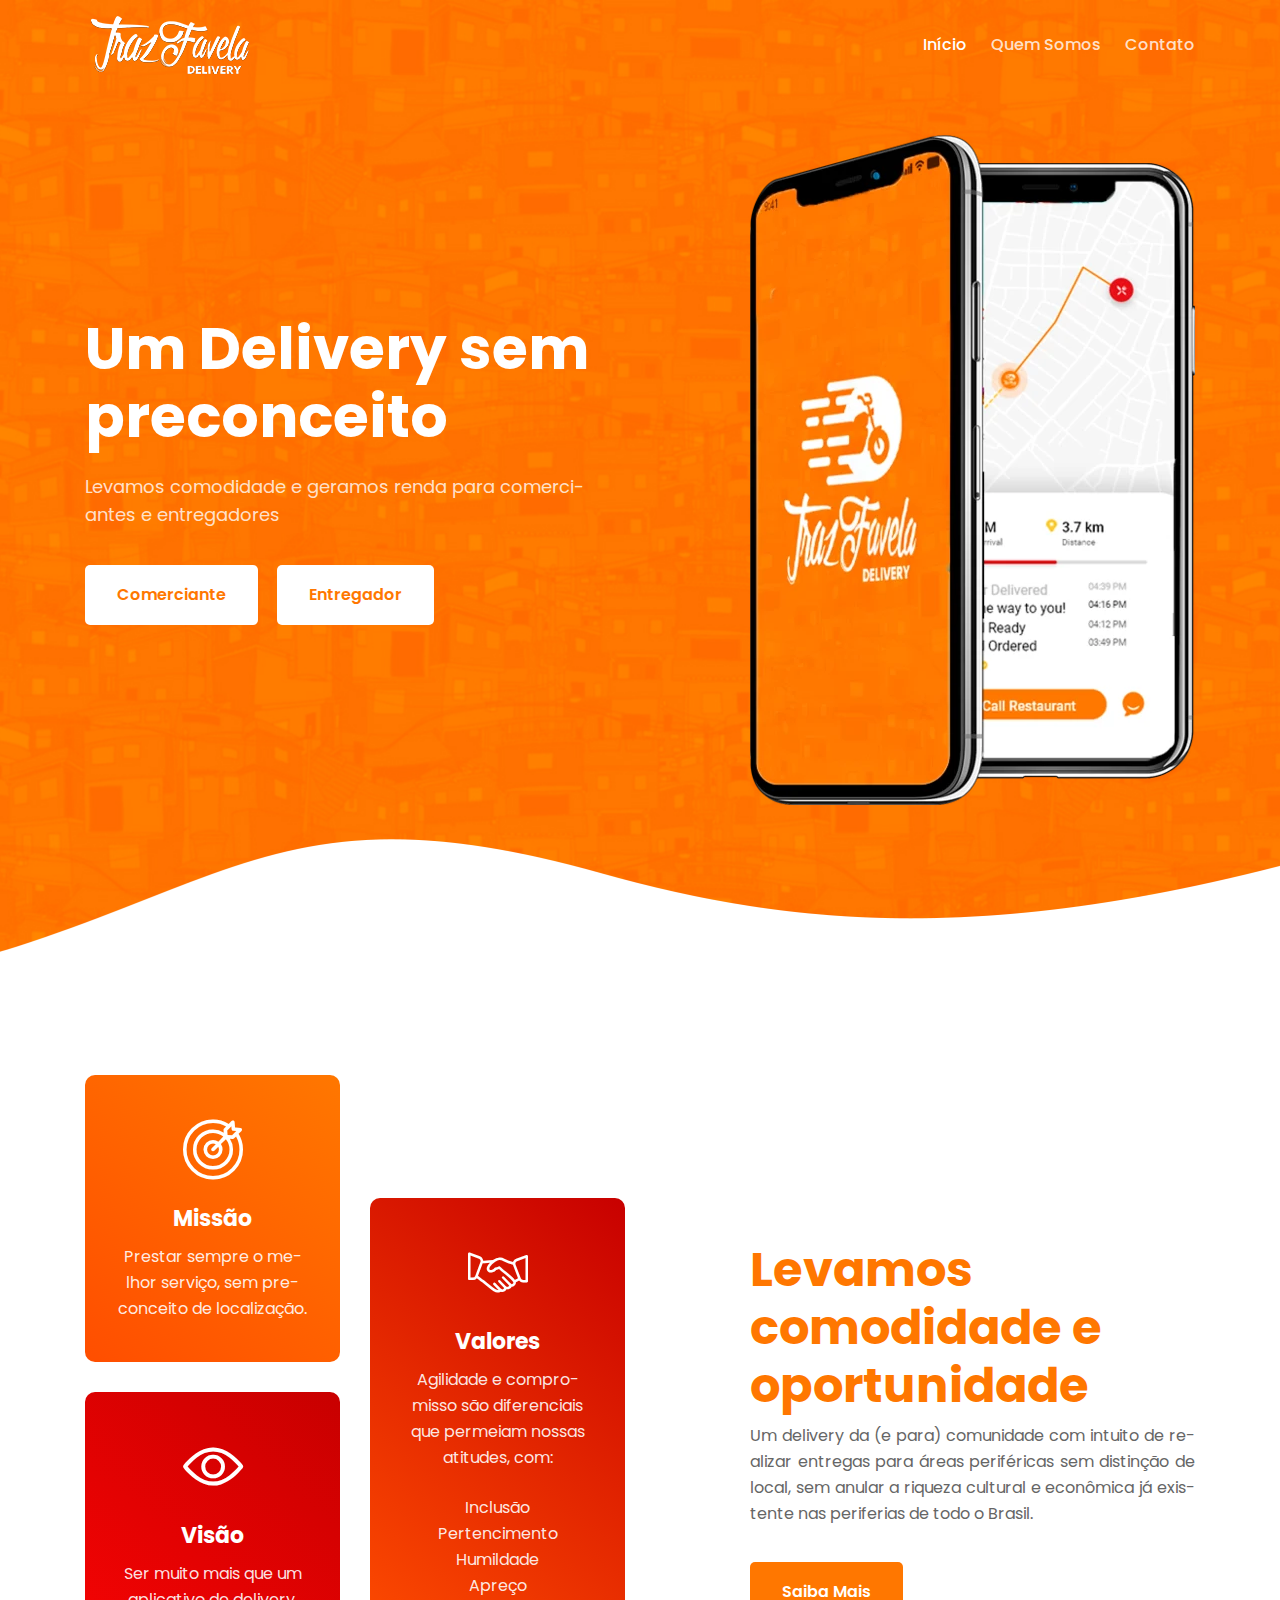
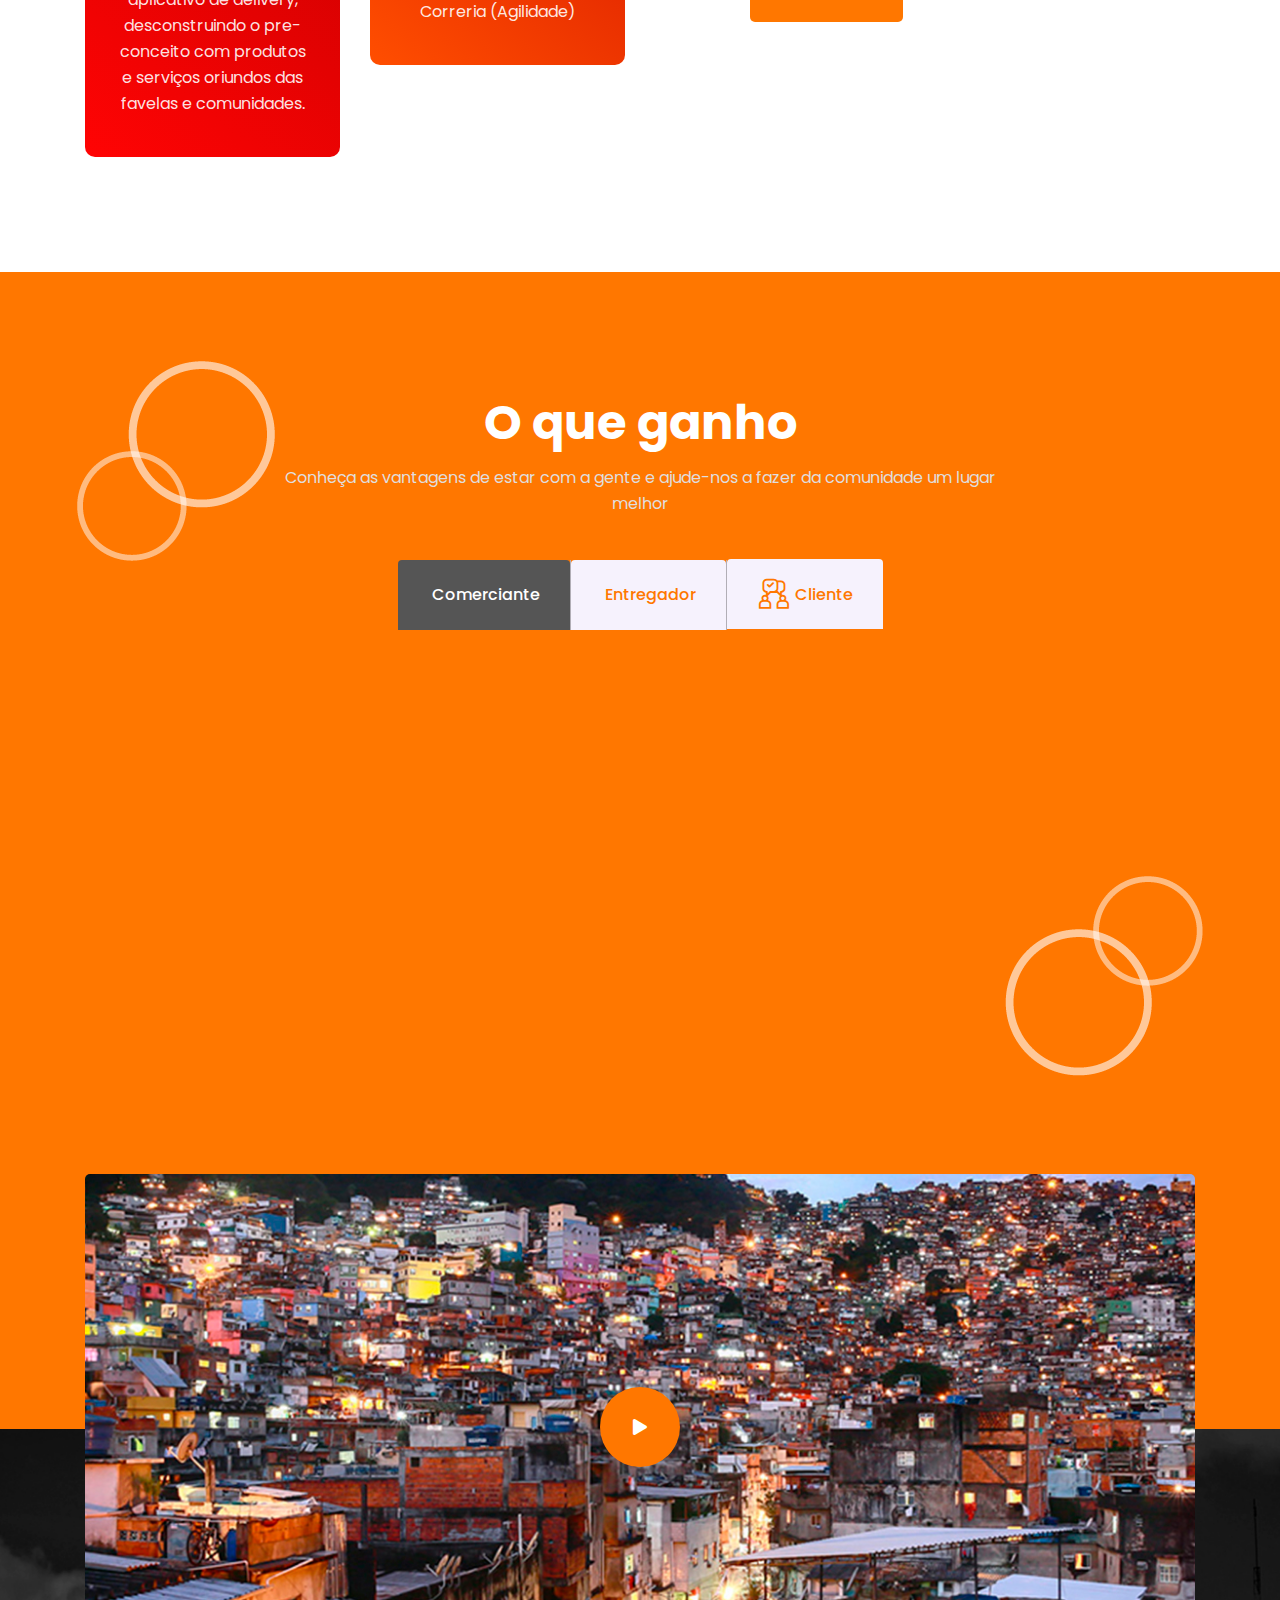
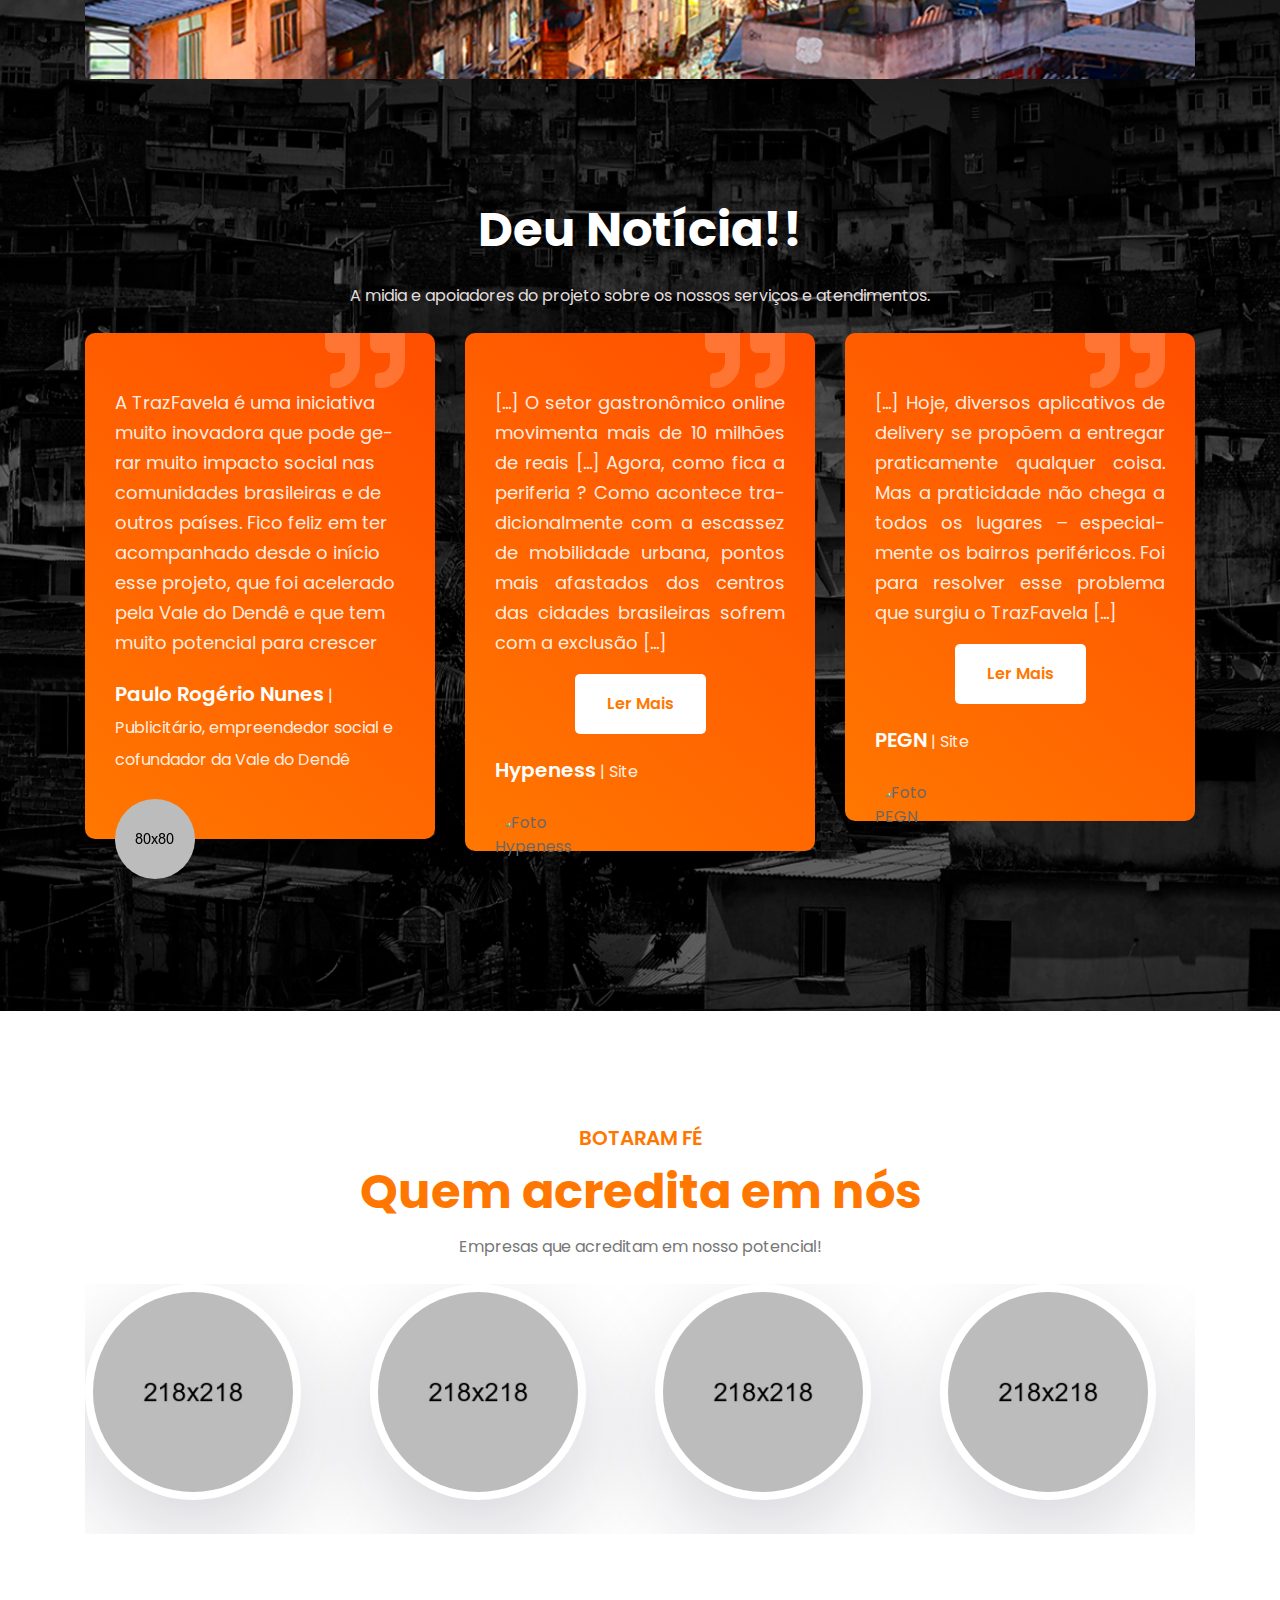
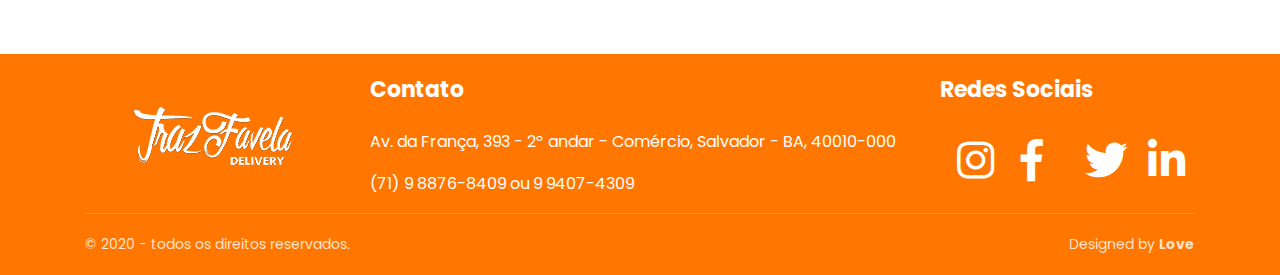
==== index.html @ a5a2a64b "Add estrutura de dados" ====
<!DOCTYPE html>
<html lang="pt-br">

<head>
    <!-- Global site tag (gtag.js) - Google Analytics -->
    <script async src="https://www.googletagmanager.com/gtag/js?id=G-ZBGJKJ9SRN"></script>
    <script>
        window.dataLayer = window.dataLayer || [];
        function gtag() { dataLayer.push(arguments); }
        gtag('js', new Date());
        gtag('config', 'G-ZBGJKJ9SRN');
    </script>
    <script type="application/ld+json">
    {
      "@context": "https://schema.org/",
      "@type": "WebSite",
      "name": "TrazFavela | o aplicativo de delivery para todos",
      "author": "TrazFavela",
      "image": "https://www.trazfavela.com.br/assets/img/screen.png",
      "description": "Um delivery da (e para) comunidade com intuito de realizar entregas para áreas periféricas sem distinção de local e não anulando a riqueza cultural e econômica já existente nas periferias de todo o Brasil.",
      "keywords": [
      	"aplicativo de delivery",
        "delivery", 
        "delivery app",
        "um delivery",
        "trazfavela delivery",
        "trazFavela",
        "black money",
        "traz favela",
        "traz",
        "trazai",
        "aplicativo de entrega",
        "site de entrega",
        "entrega"
      ],
      "video": "https://www.youtube-nocookie.com/embed/RhPimZ2hyXk?controls=1&autoplay=1&output=embed&allowfullscreen=0"
    }
    </script>
    <meta http-equiv="Content-Type" content="text/html; charset=UTF-8">
    <meta http-equiv="X-UA-Compatible" content="IE=edge" />
    <meta http-equiv="X-UA-Compatible" content="ie=edge">
    <meta name="viewport" content="width=device-width, initial-scale=1.0">
    <meta name="robots" content="noarchive">
    <meta name="description"
        content="Um delivery da (e para) comunidade com intuito de realizar entregas para áreas periféricas sem distinção de local e não anulando a riqueza cultural e econômica já existente nas periferias de todo o Brasil.">
    <meta name="keywords"
        content="aplicativo de delivery, delivery, delivery app, um delivery, trazfavela delivery, trazFavela, black money, traz favela, traz, trazai, aplicativo de entrega, site de entrega, entrega">

    <meta property="og:type" content="website">
    <meta property="og:locale" content="pt_BR">
    <meta property="og:url" content="https://www.trazfavela.com.br">
    <meta property="og:title" content="TrazFavela | o aplicativo de delivery para todos">
    <meta property="og:site_name" content="TrazFavela">
    <meta property="og:description"
        content="Um delivery da (e para) comunidade com intuito de realizar entregas para áreas periféricas sem distinção de local e não anulando a riqueza cultural e econômica já existente nas periferias de todo o Brasil.">

    <meta property="og:image" content="https://www.trazfavela.com.br/assets/img/screen.png">
    <meta property="og:image:type" content="image/jpeg">
    <meta property="og:image:width" content="1842">
    <meta property="og:image:height" content="945">

    <meta name="twitter:title" content="TrazFavela | o aplicativo de delivery para todos">
    <meta name="twitter:description"
        content="Um delivery da (e para) comunidade com intuito de realizar entregas para áreas periféricas sem distinção de local e não anulando a riqueza cultural e econômica já existente nas periferias de todo o Brasil.">
    <meta name="twitter:image" content="https://www.trazfavela.com.br/assets/img/screen.png">
    <meta name="twitter:site" content="@trazfavela">
    <meta name="twitter:creator" content="@trazfavela">

    <title>TrazFavela Delivery | o aplicativo de delivery para todos</title>
    <!-- -->
    <link rel="canonical" href="https://www.trazfavela.com.br" />
    <!-- -->
    <link rel="sitemap" href="https://www.trazfavela.com.br/assets/sitemap.xml" type="application/xml" />
    <!-- favicon -->
    <link rel="shortcut icon" href="favicon.ico" type="image/x-icon">
    <!-- bootstrap -->
    <link rel="stylesheet" href="assets/css/bootstrap.min.css">
    <!-- icofont -->
    <link rel="stylesheet" href="assets/css/fontawesome.5.7.2.css">
    <!-- flaticon -->
    <link rel="stylesheet" href="assets/css/flaticon.css">
    <!-- flaticon 2 -->
    <link rel="stylesheet" href="assets/fonts/flaticon/flaticon.css">
    <!-- animate.css -->
    <link rel="stylesheet" href="assets/css/animate.css">
    <!-- Owl Carousel -->
    <link rel="stylesheet" href="assets/css/owl.carousel.min.css">
    <!-- stylesheet -->
    <link rel="stylesheet" href="assets/css/style.css">
    <!-- responsive -->
    <link rel="stylesheet" href="assets/css/responsive.css">
</head>

<body>

    <!-- navbar area start -->
    <nav class="navbar navbar-area navbar-expand-lg nav-absolute white nav-style-01 header-style-09">
        <div class="container nav-container">
            <div class="responsive-mobile-menu">
                <div class="logo-wrapper">
                    <a href="index.html" class="logo">
                        <img src="assets/img/logo-white.png" alt="logo">
                    </a>
                </div>
                <button class="navbar-toggler" type="button" data-toggle="collapse" data-target="#main-menu"
                    aria-expanded="false" aria-label="Toggle navigation">
                    <span class="navbar-toggler-icon"></span>
                </button>
            </div>
            <div class="collapse navbar-collapse smoth-menu" id="main-menu">
                <ul class="navbar-nav">
                    <li class="current-menu-item"><a href="#home">Início</a></li>
                    <li><a href="#about">Quem Somos</a></li>
                    <li><a href="#contact">Contato</a></li>
                </ul>
            </div>
        </div>
    </nav>
    <!-- navbar area end -->

    <!-- header area start  -->
    <header class="header-area header-bg-11 style-11" id="home">
        <div class="container">
            <div class="row justify-content-between">
                <div class="col-lg-6">
                    <div class="header-inner">
                        <h1 class="title">Um Delivery sem preconceito</h1>
                        <p>Levamos comodidade e geramos renda para comerciantes e entregadores</p>
                        <div class="btn-wrapper">
                            <a href="https://trazfavela.typeform.com/to/jO6DlH"
                                class="boxed-btn-02 reverse-color bordered no-capitalize" target="_blank"
                                title="Cadastre-se como comerciante"> Comerciante</a>
                            <a href="https://docs.google.com/forms/d/e/1FAIpQLSd0FrjlT1UzgGK6arwsX7Y5E0xmyBBsvd4bDLtn78IxvxyGZw/viewform"
                                class="boxed-btn-02 reverse-color bordered no-capitalize" target="_blank"
                                title="Cadastre-se como entregador"> Entregador</a>
                        </div>
                    </div>
                </div>
                <div class="col-lg-5">
                    <div class="right-img">
                        <div class="img-wrapper">
                            <picture>
                                <source srcset="assets/img/header-right-image.webp" type="image/webp">
                                <img src="assets/img/header-right-image.png" alt="">
                            </picture>
                        </div>
                    </div>
                </div>
            </div>
        </div>
    </header>
    <!-- header area end  -->

    <!-- connect area start  -->
    <section class="connect-area padding-top-110 padding-bottom-85 mobile-padding-top-20 mobile-padding-bottom-35"
        id="about">
        <div class="container">
            <div class="row justify-content-between">
                <div class="col-lg-6">
                    <div class="row">
                        <div class="col-lg-6">
                            <div class="single-connect-you-item margin-bottom-30 theme-01">
                                <div class="icon">
                                    <i class="flaticon-goal"></i>
                                </div>
                                <div class="content">
                                    <h4 class="title">Missão</h4>
                                    <p>Prestar sempre o melhor serviço, sem preconceito de localização.</p>
                                </div>
                            </div>
                            <div class="single-connect-you-item margin-bottom-30 theme-02">
                                <div class="icon">
                                    <i class="flaticon-view"></i>
                                </div>
                                <div class="content">
                                    <h4 class="title">Visão</h4>
                                    <p>
                                        Ser muito mais que um aplicativo de delivery, desconstruindo o preconceito com
                                        produtos e serviços oriundos das favelas e comunidades.
                                    </p>
                                </div>
                            </div>
                        </div>
                        <div class="col-lg-6">
                            <div class="right-connect-you-wrap">
                                <div class="single-connect-you-item theme-03">
                                    <div class="icon">
                                        <i class="flaticon-deal"></i>
                                    </div>
                                    <div class="content">
                                        <h4 class="title">Valores</h4>
                                        <p>Agilidade e compromisso são diferenciais que permeiam nossas atitudes, com:
                                        </p>
                                        <br />
                                        <p>Inclusão<br />
                                            Pertencimento<br />
                                            Humildade<br />
                                            Apreço<br />
                                            Correria (Agilidade)
                                        </p>
                                    </div>
                                </div>
                            </div>
                        </div>
                    </div>
                </div>
                <div class="col-lg-5">
                    <div class="right-content-area">
                        <h2 class="title">Levamos comodidade e oportunidade</h2>
                        <p class="text-justify">Um delivery da (e para) comunidade com intuito de realizar entregas
                            para áreas periféricas sem distinção de local, sem anular a riqueza cultural e econômica
                            já existente nas periferias de todo o Brasil. </p>
                        <div class="btn-wrapper mobile-div-center smoth-menu">
                            <a href="#traz-video" class="boxed-btn-02 black">Saiba Mais</a>
                        </div>
                    </div>
                </div>
            </div>
        </div>
    </section>
    <!-- connect area end -->

    <!-- how it works area start -->
    <section id="quem-acredita" class="how-it-work-area dark-bg mobile-padding-top-20 mobile-padding-bottom-35">
        <div class="shape-1"><img src="assets/img/shape/08.png" alt=""></div>
        <div class="shape-2"><img src="assets/img/shape/09.png" alt=""></div>
        <div class="shape-3"><img src="assets/img/shape/08.png" alt=""></div>
        <div class="shape-4"><img src="assets/img/shape/09.png" alt=""></div>
        <div class="container">
            <div class="row justify-content-center">
                <div class="col-lg-10">
                    <div class="section-title white mobile-no-margin-bottom">
                        <!-- section title -->
                        <span class="subtitle"></span>
                        <h3 class="title">O que ganho</h3>
                        <p>Conheça as vantagens de estar com a gente e ajude-nos a fazer da comunidade um lugar melhor
                        </p>
                    </div><!-- //. section title -->
                </div>
            </div>
            <div class="row">
                <div class="col-lg-12">
                    <div class="how-it-work-tab-nav mobile-no-margin-bottom">
                        <ul class="nav nav-tabs" role="tablist">
                            <li class="nav-item">
                                <a class="nav-link active" id="comerciante-tab" data-bg-color="#FF7700"
                                    data-toggle="tab" href="#comerciante" role="tab" aria-controls="comerciante"
                                    aria-selected="true">
                                    <i class="flaticon-restaurant"></i> Comerciante
                                </a>
                            </li>
                            <li class="nav-item">
                                <a class="nav-link" id="entregador-tab" data-bg-color="#591877" data-toggle="tab"
                                    href="#entregador" role="tab" aria-controls="entregador" aria-selected="false">
                                    <i class="flaticon-delivery-bike"></i> Entregador
                                </a>
                            </li>
                            <li class="nav-item">
                                <a class="nav-link" id="cliente-tab" data-bg-color="#e25500" data-toggle="tab"
                                    href="#cliente" role="tab" aria-controls="cliente" aria-selected="false">
                                    <i class="flaticon-communication"></i> Cliente
                                </a>
                            </li>
                            Aumente
                        </ul>
                    </div>
                    <div class="tab-content wow slideInUp">
                        <div class="tab-pane fade show active" id="comerciante" role="tabpanel"
                            aria-labelledby="comerciante-tab">
                            <div class="how-it-works-tab-content white">
                                <div class="row">
                                    <div class="col-lg-6">
                                        <div class="left-content-area">
                                            <h4 class="title">Aumente a sua área de atendimento</h4>
                                            <p>
                                                Nos últimos anos, as áreas periféricas consumiram mais de R$ 100 milhões
                                                nos segmentos de alimentação, moda e outros produtos e, infelizmente,
                                                alguns serviços de delivery não atendem a esse público.
                                            </p>
                                            <p>
                                                Como comerciante, você sabe que nenhum consumidor deve ficar de fora do
                                                seu público-alvo. Então, não perca mais tempo e vem crescer com a gente,
                                                cadastre-se no botão abaixo.
                                            </p>
                                            <p>Nos ajude a quebrar essa crença de que favela não tem coisa boa.</p>
                                            <div class="btn-wrapper">
                                                <a href="https://trazfavela.typeform.com/to/jO6DlH"
                                                    class="boxed-btn-02 reverse-color bordered no-capitalize"
                                                    target="_blank">
                                                    Cadastre-se</a>
                                            </div>
                                        </div>
                                    </div>
                                    <div class="col-lg-6">
                                        <div class="right-content-area">
                                            <div class="img-wrapper">
                                                <img src="assets/img/how-it-works-image-2.png"
                                                    alt="Imagem do comerciante">
                                            </div>
                                        </div>
                                    </div>
                                </div>
                            </div>
                        </div>
                        <div class="tab-pane fade" id="entregador" role="tabpanel" aria-labelledby="entregador-tab">
                            <div class="how-it-works-tab-content white">
                                <div class="row">
                                    <div class="col-lg-6">
                                        <div class="left-content-area">
                                            <h4 class="title">Trabalhe mais perto de casa</h4>
                                            <p>
                                                Faça entregas em localidades que você conhece bem, evitando o longos
                                                deslocamentos para outras áreas de atendimentos;
                                            </p>
                                            <p>Recebimento da corrida na hora;</p>
                                            <p>Possibilidade de atender em região de sua escolha;</p>
                                            <p>Nos ajude a quebrar essa crença de que favela não tem coisa boa.</p>
                                            <div class="btn-wrapper">
                                                <a href="https://docs.google.com/forms/d/e/1FAIpQLSd0FrjlT1UzgGK6arwsX7Y5E0xmyBBsvd4bDLtn78IxvxyGZw/viewform"
                                                    class="boxed-btn-02 reverse-color bordered no-capitalize"
                                                    target="_blank">
                                                    Cadastre-se</a>
                                            </div>
                                        </div>
                                    </div>
                                    <div class="col-lg-6">
                                        <div class="right-content-area">
                                            <div class="img-wrapper">keywords
                                                <img src="assets/img/how-it-works-image-1.png"
                                                    alt="Imagem do entregador">
                                            </div>
                                        </div>
                                    </div>
                                </div>
                            </div>
                        </div>
                        <div class="tab-pane fade" id="cliente" role="tabpanel" aria-labelledby="cliente-tab">
                            <div class="how-it-works-tab-content white">
                                <div class="row">
                                    <div class="col-lg-6">
                                        <div class="left-content-area">
                                            <h4 class="title">Alô, você morador!</h4>
                                            <p>Receba o seu pedido no conforto do seu lar;</p>
                                            <p>Fortaleça o comércio local;</p>
                                            <p>Nos ajude a quebrar essa crença de que favela não tem coisa boa.</p>
                                            <div class="btn-wrapper">
                                                <button class="boxed-btn-02 reverse-color bordered no-capitalize"
                                                    disabled="disabled">EM BREVE</button>
                                            </div>
                                        </div>
                                    </div>
                                    <div class="col-lg-6">
                                        <div class="right-content-area">
                                            <div class="img-wrapper">
                                                <img src="assets/img/how-it-works-image.png" alt="Imagem do cliente">
                                            </div>
                                        </div>
                                    </div>
                                </div>
                            </div>
                        </div>
                    </div>
                </div>
            </div>
        </div>
    </section>
    <!-- how it works area end -->

    <!-- full width feature 04 area end -->
    <div id="traz-video" class="video-play-area margin-minus dark-bg ">
        <div class="container">
            <div class="row">
                <div class="col-lg-12">
                    <div class="video-play-width-image">
                        <img class="video-play-image" src="assets/img/video-image-02.jpg" alt="">
                        <div class="hover">
                            <button class="mfp-iframe video-play-btn without-border"><i class="fa fa-play"></i></button>
                        </div>
                        <div class="video-play-modal">
                            <iframe class="video-play-iframe"
                                data-src="https://www.youtube-nocookie.com/embed/RhPimZ2hyXk?controls=1&autoplay=1&output=embed&allowfullscreen=0"
                                frameborder="0"
                                allow="accelerometer; autoplay; encrypted-media; gyroscope; picture-in-picture">
                            </iframe>
                        </div>
                    </div>
                </div>
            </div>
        </div>
    </div>

    <!-- testimonial-two-area start  -->
    <div
        class="testimonial-area-three bg-image padding-bottom-120 mirgin-minus mobile-padding-top-90 mobile-padding-bottom-20">
        <div class="container">
            <div class="row justify-content-center">
                <div class="col-lg-10">
                    <div class="section-title white">
                        <!-- section title -->
                        <span class="subtitle"></span>
                        <h3 class="title extra">Deu Notícia!!</h3>
                        <p>A midia e apoiadores do projeto sobre os nossos serviços e atendimentos.</p>
                    </div><!-- / /. section title -->
                </div>
                <div class="col-lg-12">
                    <div class="testimonial-carousel-03">
                        <div class="single-testimonial-item-03">
                            <div class="content-area">
                                <p>
                                    A TrazFavela é uma iniciativa muito inovadora que pode gerar muito impacto social
                                    nas comunidades brasileiras e de outros países.
                                    Fico feliz em ter acompanhado desde o início esse projeto, que foi acelerado pela
                                    Vale do Dendê
                                    e que tem muito potencial para crescer
                                </p>
                                <div class="author-meta">
                                    <h4 class="title">Paulo Rogério Nunes<span class="designation"> | Publicitário,
                                            empreendedor social e cofundador da Vale do Dendê</span></h4>
                                </div>
                            </div>
                            <div class="img-wrapper">
                                <img src="assets/img/testimonial/style-03/01.jpg" alt="Foto de Paulo Rogério">
                            </div>
                        </div>
                        <div class="single-testimonial-item-03">
                            <div class="content-area">
                                <p class="text-justify">
                                    [...] O setor gastronômico online movimenta mais de 10 milhões de reais [...]
                                    Agora, como fica a periferia ? Como acontece tradicionalmente com a escassez de
                                    mobilidade urbana, pontos mais afastados dos centros das cidades brasileiras sofrem
                                    com a exclusão [...]
                                    <br />
                                </p>
                                <div class="text-center">
                                    <a target="_blank" class="boxed-btn-02 reverse-color bordered no-capitalize"
                                        href="https://www.hypeness.com.br/2019/04/delivery-na-quebrada-trazfavela-conecta-motoboys-e-empresas-em-salvador/">
                                        Ler mais
                                    </a>
                                </div>
                                <div class="author-meta">
                                    <h4 class="title">Hypeness<span class="designation"> | Site</span></h4>
                                </div>
                            </div>
                            <div class="img-wrapper">
                                <img src="assets/img/testimonial/style-03/02.jpg" alt="Foto Hypeness">
                            </div>
                        </div>
                        <div class="single-testimonial-item-03">
                            <div class="content-area">
                                <p class="text-justify">
                                    [...] Hoje, diversos aplicativos de delivery se propõem a entregar praticamente
                                    qualquer coisa.
                                    Mas a praticidade não chega a todos os lugares – especialmente os bairros
                                    periféricos.
                                    Foi para resolver esse problema que surgiu o TrazFavela [...]
                                    <br />
                                </p>
                                <div class="text-center">
                                    <a target="_blank" class="boxed-btn-02 reverse-color bordered no-capitalize"
                                        href="https://revistapegn.globo.com/Banco-de-ideias/Aplicativos/noticia/2019/04/app-quer-conectar-empresas-motoboys-para-levar-delivery-periferia.html">
                                        Ler mais
                                    </a>
                                </div>
                                <div class="author-meta">
                                    <h4 class="title">PEGN<span class="designation"> | Site</span></h4>
                                </div>
                            </div>
                            <div class="img-wrapper">
                                <img src="assets/img/testimonial/style-03/03.jpg" alt="Foto PEGN">
                            </div>
                        </div>
                    </div>
                </div>
            </div>
        </div>

    </div>
    <!-- testimonial-two-area end  -->
    <!-- team member area start -->
    <section class="team-member-area padding-bottom-120" id="team">
        <div class="container">
            <div class="row justify-content-center">
                <div class="col-lg-10">
                    <div class="section-title">
                        <!-- section title -->
                        <span class="subtitle">Botaram fé</span>
                        <h3 class="title">Quem acredita em nós</h3>
                        <p>Empresas que acreditam em nosso potencial!</p>
                    </div><!-- //. section title -->
                </div>
            </div>
            <div class="row">
                <div class="col-lg-12">
                    <div class="team-carousel">
                        <!-- team carousel -->
                        <div class="single-team-member ">
                            <!-- single team member -->
                            <div class="thumb">
                                <a href="https://valedodende.org/" target="_blank">
                                    <img src="assets/img/team-member/01.jpg" alt="vale do Dendê">
                                    <div class="hover"></div>
                                </a>
                            </div>

                        </div><!-- //. single team member -->
                        <div class="single-team-member ">
                            <!-- single team member -->
                            <div class="thumb">
                                <a href="https://hubsalvador.com.br/" target="_blank">
                                    <img src="assets/img/team-member/02.jpg" alt="Hub Salvador">
                                    <div class="hover"></div>
                                </a>
                            </div>

                        </div><!-- //. single team member -->
                        <div class="single-team-member ">
                            <!-- single team member -->
                            <div class="thumb">
                                <a href="https://pensegrande.org.br/participe" target="_blank">
                                    <img src="assets/img/team-member/03.jpg" alt="Pense Grande">
                                    <div class="hover"></div>
                                </a>
                            </div>

                        </div><!-- //. single team member -->
                        <div class="single-team-member ">
                            <!-- single team member -->
                            <div class="thumb">
                                <a href="https://aliancaempreendedora.org.br/uma-semana-de-capacitacao-saiba-como-foi-o-encontro-dos-projetos-apoiados-pelo-pense-grande-incubacao/"
                                    target="_blank">
                                    <img src="assets/img/team-member/04.jpg" alt="Aliança Empreendedora">
                                    <div class="hover"></div>
                                </a>
                            </div>

                        </div>
                        <!-- //. single team member -->
                        <div class="single-team-member ">
                            <!-- single team member -->
                            <div class="thumb">
                                <a href="https://allsaintsbay.com.br/" target="_blank">
                                    <img src="assets/img/team-member/05.jpg" alt="All Saints Bay">
                                    <div class="hover"></div>
                                </a>
                            </div>

                        </div><!-- //. single team member -->
                        <div class="single-team-member ">
                            <!-- single team member -->
                            <div class="thumb">
                                <a href="https://estudio071.com.br/" target="_blank">
                                    <img src="assets/img/team-member/06.jpg" alt="Estudio 071">
                                    <div class="hover"></div>
                                </a>
                            </div>

                        </div>
                    </div><!-- //. team carousel -->
                </div>
            </div>
        </div>
    </section>
    <!-- team member area end -->

    <!-- footer area start -->
    <footer class="footer-area style-02 bg-orange">
        <div class="container">
            <div class="row">
                <div class="col-md-3 footer-logo">
                    <div class="footer-widget about_widget">
                        <a href="index.html" class="footer-logo"><img src="assets/img/logo-white.png" alt=""></a>
                    </div>
                </div>

                <div class="col-md-6 footer-widget">
                    <h4 class="widget-title">Contato</h4>
                    <p class="text-white">Av. da França, 393 - 2º andar - Comércio, Salvador - BA, 40010-000</p>
                    <p class="text-white">(71) 9 8876-8409 ou 9 9407-4309</p>
                </div>
                <div class="col-md-3 footer-widget nav_menus_widget">
                    <h4 class="widget-title">Redes Sociais</h4>
                    <div class="container">
                        <div class="row ">
                            <div class="col-3">
                                <a href="https://www.instagram.com/trazfavela" title="Instagram"
                                    class="text-white social-icon" target="_blank">
                                    <i class="fab fa-instagram"></i>
                                </a>
                            </div>
                            <div class="col-3">
                                <a href="https://www.facebook.com/trazfavela" title="Facebook"
                                    class="text-white social-icon" target="_blank">
                                    <i class="fab fa-facebook-f"></i>
                                </a>
                            </div>
                            <div class="col-3">
                                <a href="https://www.twitter.com/trazfavela" title="Twitter"
                                    class="text-white social-icon" target="_blank">
                                    <i class="fab fa-twitter"></i>
                                </a>
                            </div>
                            <div class="col-3">
                                <a href="https://www.linkedin.com/company/trazfavela" title="Linkedin"
                                    class="text-white social-icon" target="_blank">
                                    <i class="fab fa-linkedin-in"></i>
                                </a>
                            </div>
                        </div>
                    </div>
                </div>
            </div>
        </div>
        <div class="copyright-area">
            <!-- copyright area -->
            <div class="container">
                <div class="row">
                    <div class="col-lg-12">
                        <div class="copyright-inner">
                            <!-- copyright inner wrapper -->
                            <div class="left-content-area">
                                <!-- left content area -->
                                &copy; 2020 - todos os direitos reservados.
                            </div><!-- //. left content aera -->
                            <div class="right-content-area">
                                <!-- right content area -->
                                Designed by <strong>Love</strong>
                            </div><!-- //. right content area -->
                        </div><!-- //.copyright inner wrapper -->
                    </div>
                </div>
            </div>
        </div><!-- //. copyright area -->
    </footer>
    <!-- footer area end -->

    <!-- preloader area start -->
    <div class="preloader-wrapper" id="preloader">
        <div class="preloader">
            <div class="sk-circle">
                <div class="sk-circle1 sk-child"></div>
                <div class="sk-circle2 sk-child"></div>
                <div class="sk-circle3 sk-child"></div>
                <div class="sk-circle4 sk-child"></div>
                <div class="sk-circle5 sk-child"></div>
                <div class="sk-circle6 sk-child"></div>
                <div class="sk-circle7 sk-child"></div>
                <div class="sk-circle8 sk-child"></div>
                <div class="sk-circle9 sk-child"></div>
                <div class="sk-circle10 sk-child"></div>
                <div class="sk-circle11 sk-child"></div>
                <div class="sk-circle12 sk-child"></div>
            </div>
        </div>
    </div>
    <!-- preloader area end -->

    <!-- back to top area start -->
    <div class="back-to-top">
        <i class="fas fa-angle-up"></i>
    </div>
    <!-- back to top area end -->

    <!-- jquery -->
    <script src="assets/js/jquery.js"></script>
    <!-- popper -->
    <script src="assets/js/popper.min.js"></script>
    <!-- bootstrap -->
    <script src="assets/js/bootstrap.min.js"></script>
    <!-- owl carousel -->
    <script src="assets/js/owl.carousel.min.js"></script>
    <!-- wow js-->
    <script src="assets/js/wow.min.js"></script>
    <!-- way points js-->
    <script src="assets/js/waypoints.min.js"></script>
    <!-- main -->
    <script src="assets/js/main.js"></script>
    <!-- custom -->
    <script>
        (function ($) {
            "use strict";

            $(document).ready(function($) {
                var videoModalClass = '.video-play-modal';

                $(videoModalClass).hide();

                $('.video-play-btn').on('click', function (ev) {
                    var $btn, $parent, $modal, $iframe;

                    ev.preventDefault();

                    $btn = $(this);
                    $parent = $btn.parent();
                    $modal = $parent.siblings(videoModalClass);
                    $modal.show();

                    $iframe = $modal.find('.video-play-iframe');
                    $iframe.attr('src', $iframe.attr('data-src'));

                    $parent.siblings('.video-play-image').hide();
                    $btn.hide();

                });

                updateBackgroundColor($('[role="tablist"] a.active'));

                $('[role="tablist"] a[role="tab"]').on('click', function () {
                    updateBackgroundColor($(this));
                });

                function updateBackgroundColor($element) {
                    var bgColor = $element.attr('data-bg-color');
                    if (bgColor) {
                        $('.dark-bg').css('background-color', bgColor);
                    }
                }
            });
        }(jQuery));
    </script>
</body>

</html>
---- assets/css/flaticon.css ----
/*
  	Flaticon icon font: Flaticon
  	Creation date: 13/02/2019 16:36
  	*/

@font-face {
  font-family: "Flaticon";
  src: url("../fonts/Flaticon.eot");
  src: url("../fonts/Flaticon.eot?#iefix") format("embedded-opentype"),
       url("../fonts/Flaticon.woff2") format("woff2"),
       url("../fonts/Flaticon.woff") format("woff"),
       url("../fonts/Flaticon.ttf") format("truetype"),
       url("../fonts/Flaticon.svg#Flaticon") format("svg");
  font-weight: normal;
  font-style: normal;
}

@media screen and (-webkit-min-device-pixel-ratio:0) {
  @font-face {
    font-family: "Flaticon";
    src: url("../fonts/Flaticon.svg#Flaticon") format("svg");
  }
}

[class^="flaticon-"]:before, [class*=" flaticon-"]:before,
[class^="flaticon-"]:after, [class*=" flaticon-"]:after {   
  font-family: Flaticon;
  font-size: inherit;
	font-style: normal;
}

.flaticon-graphic-design:before { content: "\f100"; }
.flaticon-vector:before { content: "\f101"; }
.flaticon-paint-palette:before { content: "\f102"; }
.flaticon-responsive:before { content: "\f103"; }
.flaticon-layers:before { content: "\f104"; }
.flaticon-layers-1:before { content: "\f105"; }
.flaticon-layers-2:before { content: "\f106"; }
.flaticon-picture:before { content: "\f107"; }
.flaticon-camera:before { content: "\f108"; }
.flaticon-picture-1:before { content: "\f109"; }
.flaticon-picture-2:before { content: "\f10a"; }
.flaticon-apple:before { content: "\f10b"; }
.flaticon-apple-1:before { content: "\f10c"; }
.flaticon-android-logo:before { content: "\f10d"; }
.flaticon-android-character-symbol:before { content: "\f10e"; }
.flaticon-android-logo-1:before { content: "\f10f"; }
.flaticon-windows:before { content: "\f110"; }
.flaticon-windows-8:before { content: "\f111"; }
.flaticon-windows-logo-silhouette:before { content: "\f112"; }
.flaticon-rating:before { content: "\f113"; }
.flaticon-review:before { content: "\f114"; }
.flaticon-review-1:before { content: "\f115"; }
.flaticon-conversation:before { content: "\f116"; }
.flaticon-support:before { content: "\f117"; }
.flaticon-communication:before { content: "\f118"; }
.flaticon-customer-service:before { content: "\f119"; }
.flaticon-chat:before { content: "\f11a"; }
.flaticon-email:before { content: "\f11b"; }
.flaticon-mail:before { content: "\f11c"; }
.flaticon-message:before { content: "\f11d"; }
.flaticon-email-1:before { content: "\f11e"; }
.flaticon-award:before { content: "\f11f"; }
.flaticon-cap:before { content: "\f120"; }
.flaticon-medal:before { content: "\f121"; }
.flaticon-trophy:before { content: "\f122"; }
.flaticon-trophy-1:before { content: "\f123"; }
.flaticon-badge:before { content: "\f124"; }
.flaticon-trophy-2:before { content: "\f125"; }
.flaticon-settings:before { content: "\f126"; }
.flaticon-settings-1:before { content: "\f127"; }
.flaticon-tools:before { content: "\f128"; }
.flaticon-customer-support:before { content: "\f129"; }
.flaticon-settings-2:before { content: "\f12a"; }
.flaticon-shield:before { content: "\f12b"; }
.flaticon-shield-1:before { content: "\f12c"; }
.flaticon-checked:before { content: "\f12d"; }
.flaticon-analytics:before { content: "\f12e"; }
.flaticon-conversation-1:before { content: "\f12f"; }
.flaticon-speech-bubble:before { content: "\f130"; }
.flaticon-chat-1:before { content: "\f131"; }
.flaticon-database:before { content: "\f132"; }
.flaticon-data-protection:before { content: "\f133"; }
.flaticon-cloud:before { content: "\f134"; }
---- assets/fonts/flaticon/flaticon.css ----
/*
  	Flaticon icon font: Flaticon
  	Creation date: 07/02/2020 22:36
  	*/

@font-face {
  font-family: "Flaticon";
  src: url("./Flaticon.eot");
  src: url("./Flaticon.eot?#iefix") format("embedded-opentype"),
       url("./Flaticon.woff2") format("woff2"),
       url("./Flaticon.woff") format("woff"),
       url("./Flaticon.ttf") format("truetype"),
       url("./Flaticon.svg#Flaticon") format("svg");
  font-weight: normal;
  font-style: normal;
}

@media screen and (-webkit-min-device-pixel-ratio:0) {
  @font-face {
    font-family: "Flaticon";
    src: url("./Flaticon.svg#Flaticon") format("svg");
  }
}

[class^="flaticon-"]:before, [class*=" flaticon-"]:before,
[class^="flaticon-"]:after, [class*=" flaticon-"]:after {   
  font-family: Flaticon;
  font-style: normal;
}

.flaticon-deal:before { content: "\f100"; }
.flaticon-goal:before { content: "\f101"; }
.flaticon-view:before { content: "\f102"; }
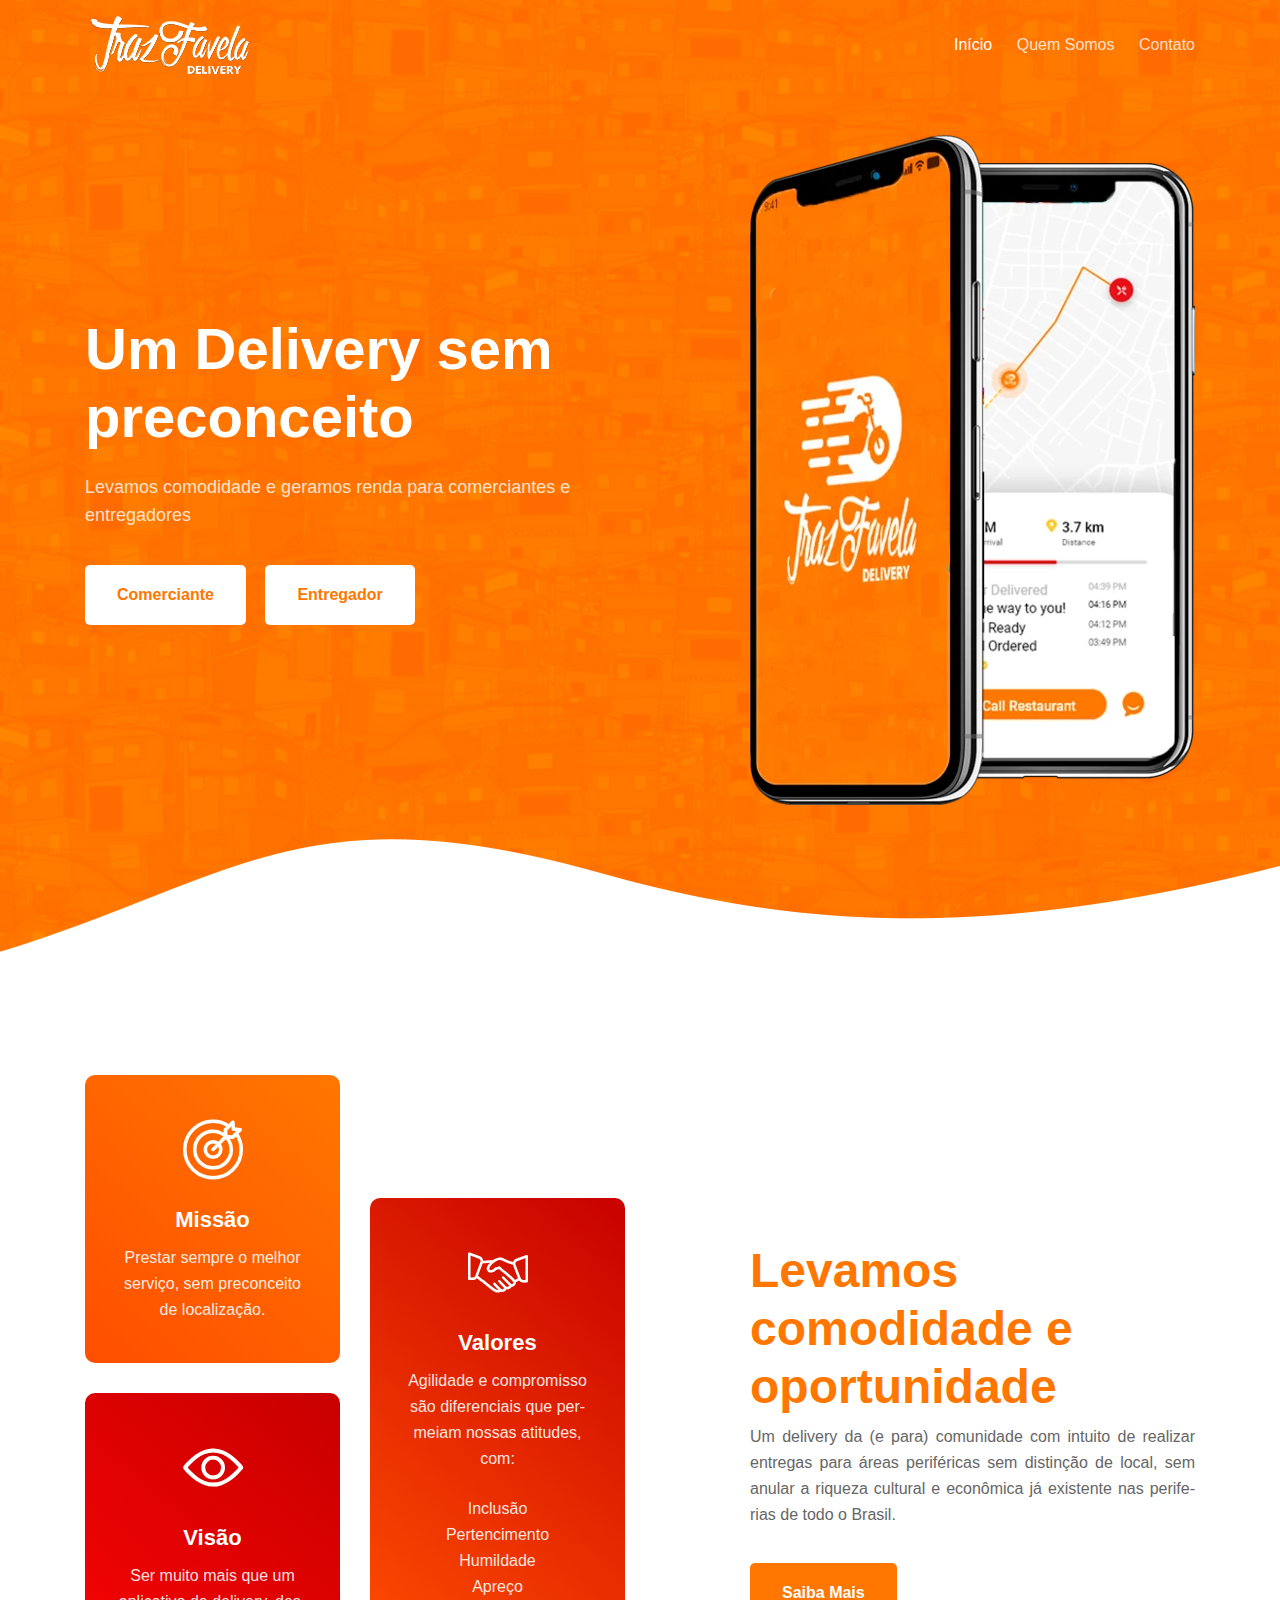
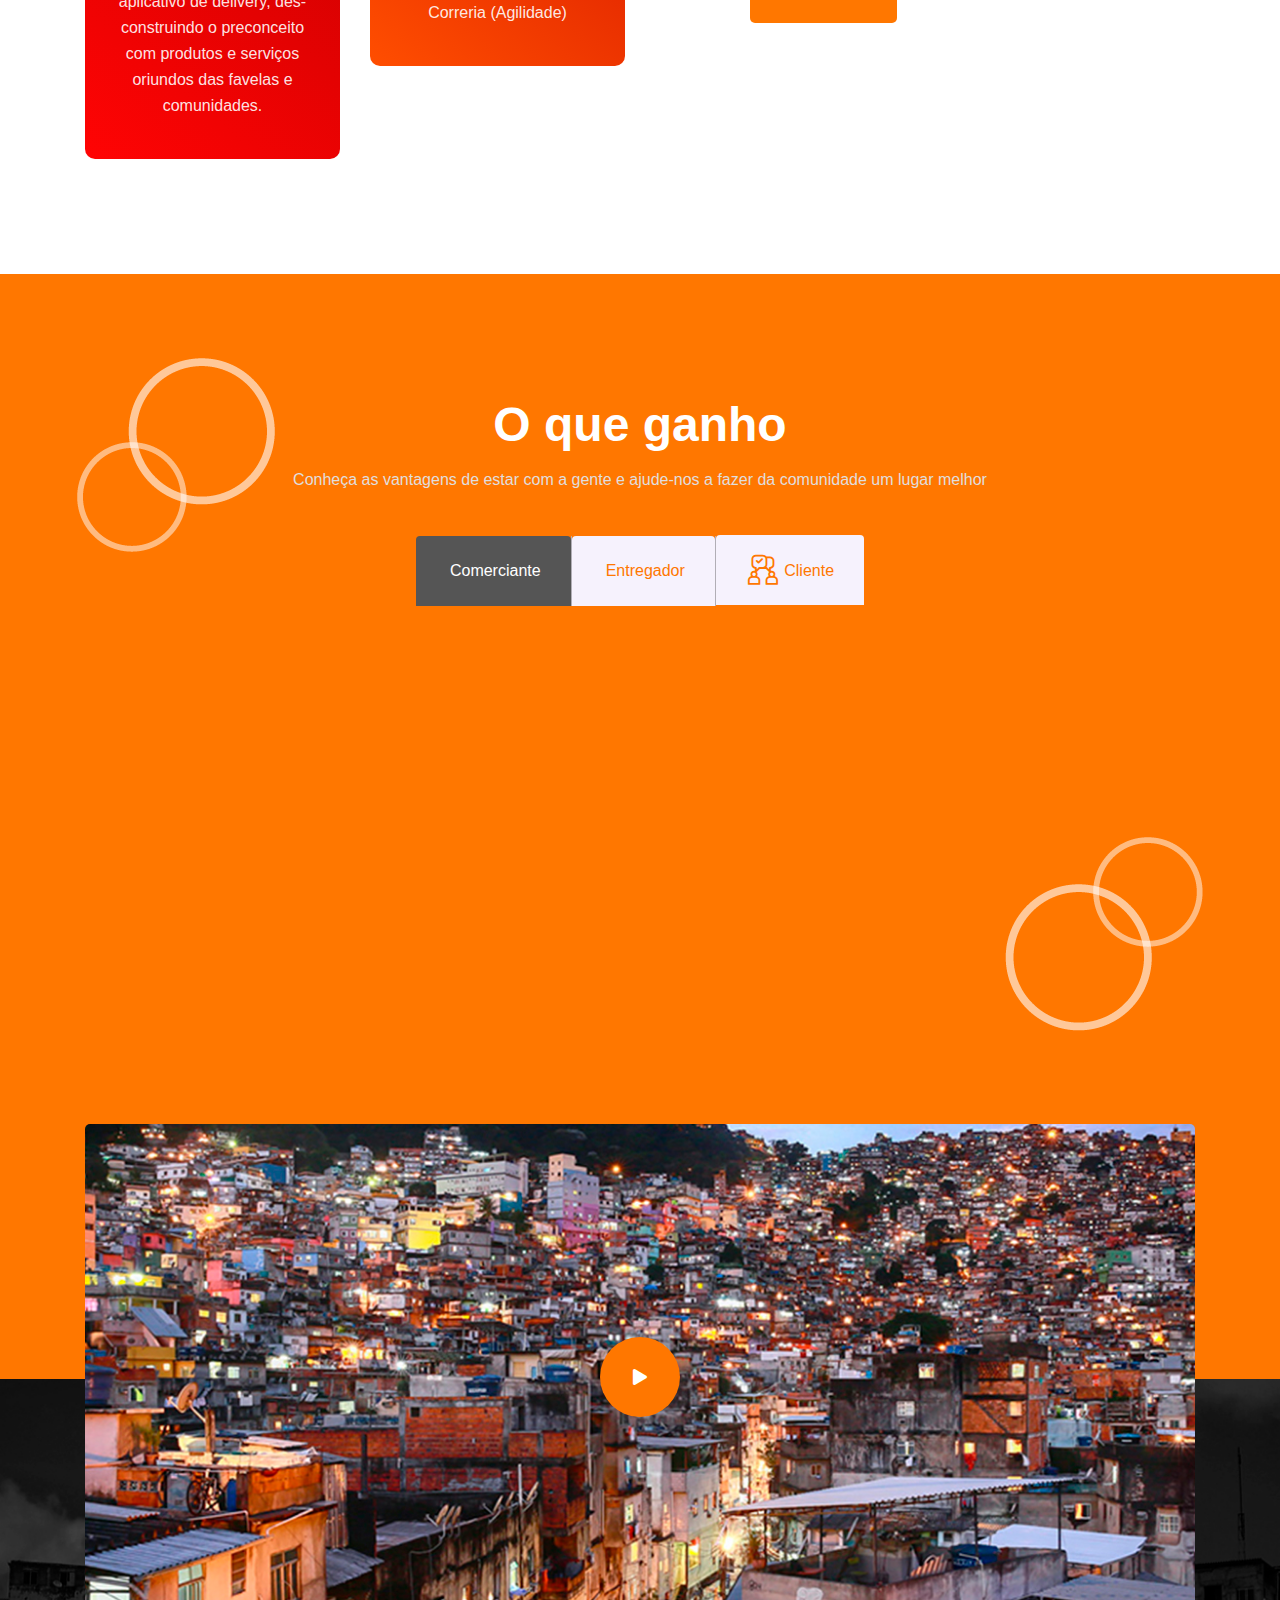
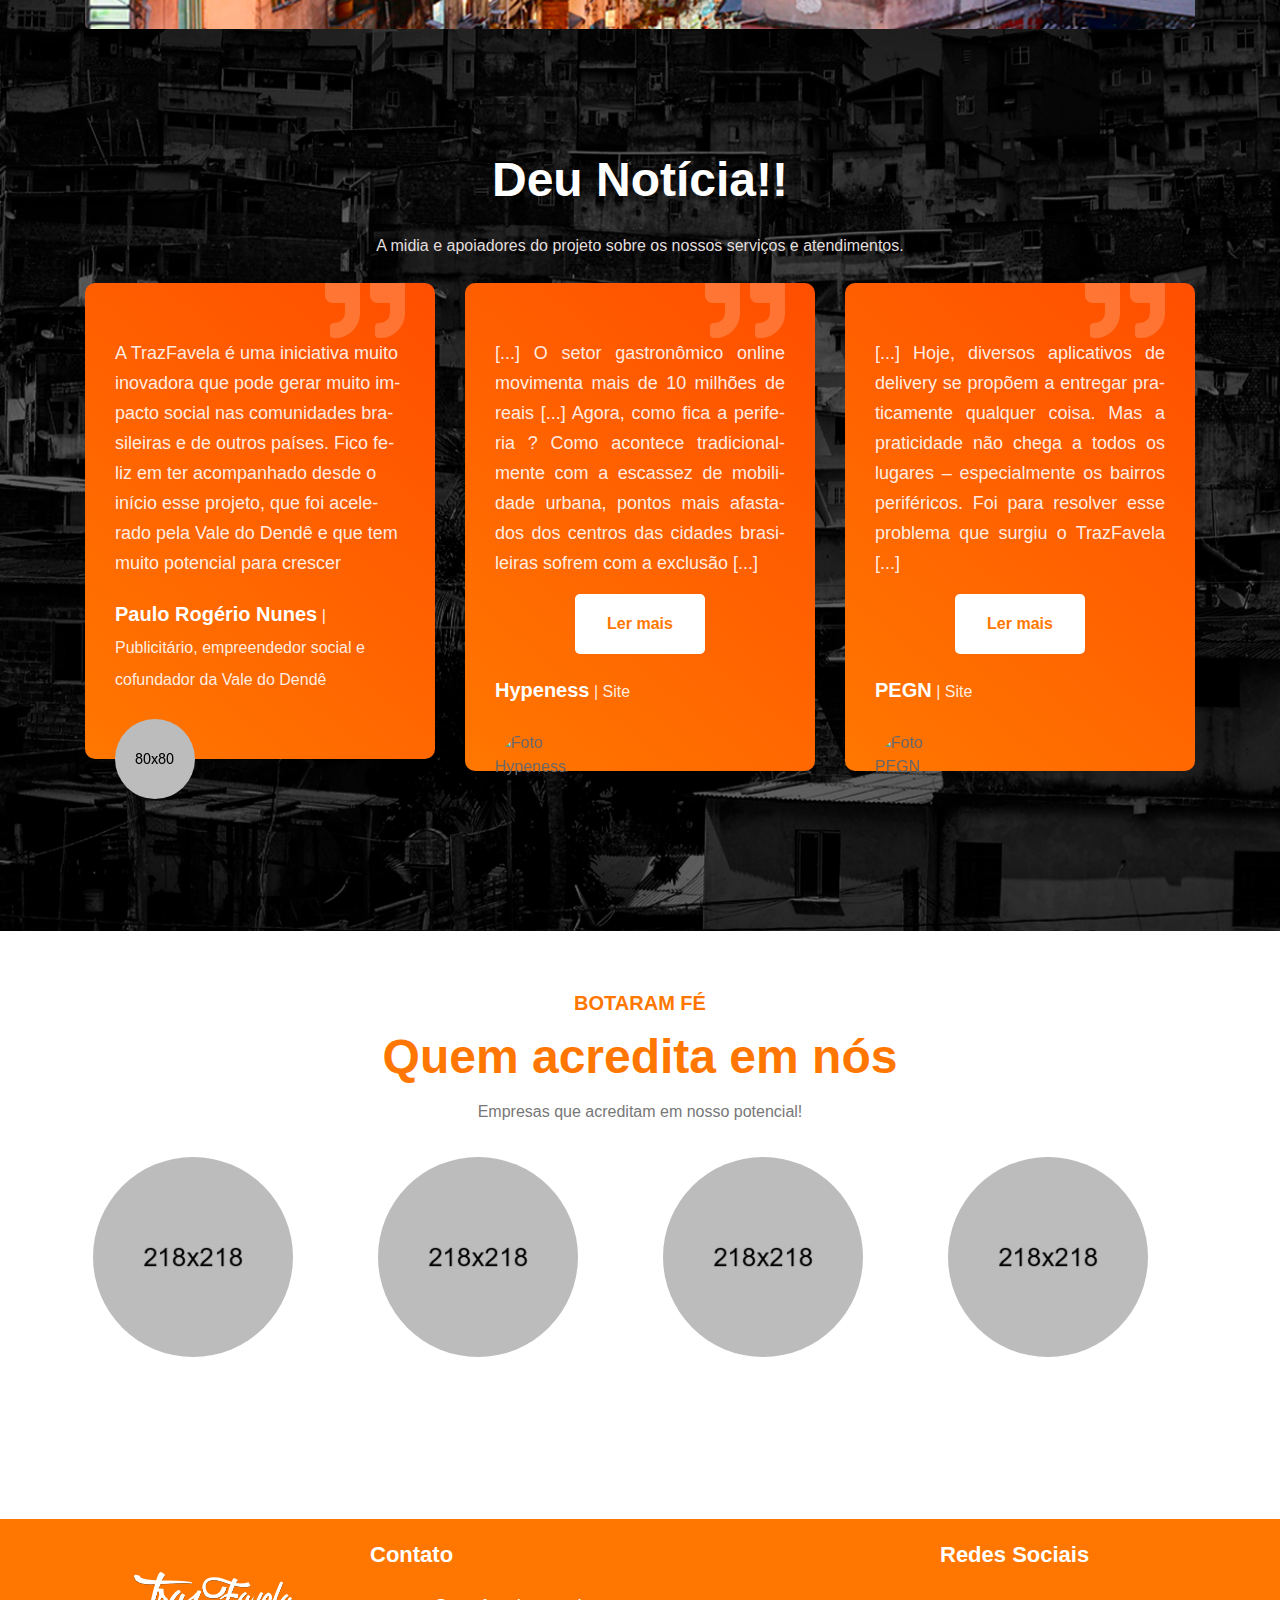
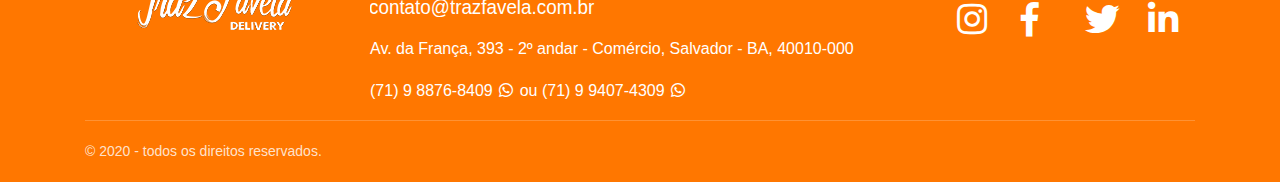
==== commit 9a5e1513: "Atualiza rodapé do site - coloca as informações como link" ====
--- a/index.html
+++ b/index.html
@@ -2,40 +2,10 @@
 <html lang="pt-br">
 
 <head>
-    <!-- Global site tag (gtag.js) - Google Analytics -->
     <script async src="https://www.googletagmanager.com/gtag/js?id=G-ZBGJKJ9SRN"></script>
-    <script>
-        window.dataLayer = window.dataLayer || [];
-        function gtag() { dataLayer.push(arguments); }
-        gtag('js', new Date());
-        gtag('config', 'G-ZBGJKJ9SRN');
-    </script>
-    <script type="application/ld+json">
-    {
-      "@context": "https://schema.org/",
-      "@type": "WebSite",
-      "name": "TrazFavela | o aplicativo de delivery para todos",
-      "author": "TrazFavela",
-      "image": "https://www.trazfavela.com.br/assets/img/screen.png",
-      "description": "Um delivery da (e para) comunidade com intuito de realizar entregas para áreas periféricas sem distinção de local e não anulando a riqueza cultural e econômica já existente nas periferias de todo o Brasil.",
-      "keywords": [
-      	"aplicativo de delivery",
-        "delivery", 
-        "delivery app",
-        "um delivery",
-        "trazfavela delivery",
-        "trazFavela",
-        "black money",
-        "traz favela",
-        "traz",
-        "trazai",
-        "aplicativo de entrega",
-        "site de entrega",
-        "entrega"
-      ],
-      "video": "https://www.youtube-nocookie.com/embed/RhPimZ2hyXk?controls=1&autoplay=1&output=embed&allowfullscreen=0"
-    }
-    </script>
+    <script>function gtag(){dataLayer.push(arguments)}window.dataLayer=window.dataLayer||[],gtag("js",new Date),gtag("config","G-ZBGJKJ9SRN");</script>
+    <script type="application/ld+json">{"@context":"https://schema.org/","@type":"WebSite","name":"TrazFavela | o aplicativo de delivery para todos","author":"TrazFavela","image":"https://www.trazfavela.com.br/assets/img/screen.png","description":"Um delivery da (e para) comunidade com intuito de realizar entregas para áreas periféricas sem distinção de local e não anulando a riqueza cultural e econômica já existente nas periferias de todo o Brasil.","keywords":["aplicativo de delivery","delivery","delivery app","um delivery","trazfavela delivery","trazFavela","black money","traz favela","traz","trazai","aplicativo de entrega","site de entrega","entrega"],"video":"https://www.youtube-nocookie.com/embed/RhPimZ2hyXk?controls=1&autoplay=1&output=embed&allowfullscreen=0"}</script>
+
     <meta http-equiv="Content-Type" content="text/html; charset=UTF-8">
     <meta http-equiv="X-UA-Compatible" content="IE=edge" />
     <meta http-equiv="X-UA-Compatible" content="ie=edge">
@@ -67,28 +37,12 @@
     <meta name="twitter:creator" content="@trazfavela">
 
     <title>TrazFavela Delivery | o aplicativo de delivery para todos</title>
-    <!-- -->
     <link rel="canonical" href="https://www.trazfavela.com.br" />
-    <!-- -->
     <link rel="sitemap" href="https://www.trazfavela.com.br/assets/sitemap.xml" type="application/xml" />
-    <!-- favicon -->
     <link rel="shortcut icon" href="favicon.ico" type="image/x-icon">
-    <!-- bootstrap -->
     <link rel="stylesheet" href="assets/css/bootstrap.min.css">
-    <!-- icofont -->
     <link rel="stylesheet" href="assets/css/fontawesome.5.7.2.css">
-    <!-- flaticon -->
     <link rel="stylesheet" href="assets/css/flaticon.css">
-    <!-- flaticon 2 -->
-    <link rel="stylesheet" href="assets/fonts/flaticon/flaticon.css">
-    <!-- animate.css -->
-    <link rel="stylesheet" href="assets/css/animate.css">
-    <!-- Owl Carousel -->
-    <link rel="stylesheet" href="assets/css/owl.carousel.min.css">
-    <!-- stylesheet -->
-    <link rel="stylesheet" href="assets/css/style.css">
-    <!-- responsive -->
-    <link rel="stylesheet" href="assets/css/responsive.css">
 </head>
 
 <body>
@@ -99,7 +53,7 @@
             <div class="responsive-mobile-menu">
                 <div class="logo-wrapper">
                     <a href="index.html" class="logo">
-                        <img src="assets/img/logo-white.png" alt="logo">
+                        <img src="assets/img/logo-white.png" alt="Logo branca do trazfavela. O nome está estilo letra de grafite">
                     </a>
                 </div>
                 <button class="navbar-toggler" type="button" data-toggle="collapse" data-target="#main-menu"
@@ -130,7 +84,7 @@
                             <a href="https://trazfavela.typeform.com/to/jO6DlH"
                                 class="boxed-btn-02 reverse-color bordered no-capitalize" target="_blank"
                                 title="Cadastre-se como comerciante"> Comerciante</a>
-                            <a href="https://docs.google.com/forms/d/e/1FAIpQLSd0FrjlT1UzgGK6arwsX7Y5E0xmyBBsvd4bDLtn78IxvxyGZw/viewform"
+                            <a href="https://trazfavela.typeform.com/to/S6RRw4"
                                 class="boxed-btn-02 reverse-color bordered no-capitalize" target="_blank"
                                 title="Cadastre-se como entregador"> Entregador</a>
                         </div>
@@ -141,7 +95,7 @@
                         <div class="img-wrapper">
                             <picture>
                                 <source srcset="assets/img/header-right-image.webp" type="image/webp">
-                                <img src="assets/img/header-right-image.png" alt="">
+                                <img src="assets/img/header-right-image.png" alt="Imagem com 2 celulares. O primeiro tem a logo do trazfavela, na segunda a simulação de uma entrega em andamento">
                             </picture>
                         </div>
                     </div>
@@ -222,10 +176,10 @@
 
     <!-- how it works area start -->
     <section id="quem-acredita" class="how-it-work-area dark-bg mobile-padding-top-20 mobile-padding-bottom-35">
-        <div class="shape-1"><img src="assets/img/shape/08.png" alt=""></div>
-        <div class="shape-2"><img src="assets/img/shape/09.png" alt=""></div>
-        <div class="shape-3"><img src="assets/img/shape/08.png" alt=""></div>
-        <div class="shape-4"><img src="assets/img/shape/09.png" alt=""></div>
+        <div class="shape-1"><img src="assets/img/shape/08.png" alt="Círculo branco animado"></div>
+        <div class="shape-2"><img src="assets/img/shape/09.png" alt="Círculo branco animado"></div>
+        <div class="shape-3"><img src="assets/img/shape/08.png" alt="Círculo branco animado"></div>
+        <div class="shape-4"><img src="assets/img/shape/09.png" alt="Círculo branco animado"></div>
         <div class="container">
             <div class="row justify-content-center">
                 <div class="col-lg-10">
@@ -295,7 +249,7 @@
                                         <div class="right-content-area">
                                             <div class="img-wrapper">
                                                 <img src="assets/img/how-it-works-image-2.png"
-                                                    alt="Imagem do comerciante">
+                                                    alt="Desenho de uma mulher com camisa amarela e calça azul, com uma camisa verde aberta nas mãos. Próxima a um varal, na altura da sua cintura, com uma camisa branca estendida">
                                             </div>
                                         </div>
                                     </div>
@@ -316,7 +270,7 @@
                                             <p>Possibilidade de atender em região de sua escolha;</p>
                                             <p>Nos ajude a quebrar essa crença de que favela não tem coisa boa.</p>
                                             <div class="btn-wrapper">
-                                                <a href="https://docs.google.com/forms/d/e/1FAIpQLSd0FrjlT1UzgGK6arwsX7Y5E0xmyBBsvd4bDLtn78IxvxyGZw/viewform"
+                                                <a href="https://trazfavela.typeform.com/to/S6RRw4"
                                                     class="boxed-btn-02 reverse-color bordered no-capitalize"
                                                     target="_blank">
                                                     Cadastre-se</a>
@@ -325,9 +279,9 @@
                                     </div>
                                     <div class="col-lg-6">
                                         <div class="right-content-area">
-                                            <div class="img-wrapper">keywords
+                                            <div class="img-wrapper">
                                                 <img src="assets/img/how-it-works-image-1.png"
-                                                    alt="Imagem do entregador">
+                                                    alt="Desenho de uma jovem com camisa laranja e calça turquesa, com uma bag laranja nas costas, em cima de uma bicicleta branca com pneus em roxo">
                                             </div>
                                         </div>
                                     </div>
@@ -352,7 +306,8 @@
                                     <div class="col-lg-6">
                                         <div class="right-content-area">
                                             <div class="img-wrapper">
-                                                <img src="assets/img/how-it-works-image.png" alt="Imagem do cliente">
+                                                <img src="assets/img/how-it-works-image.png" 
+                                                    alt="Desenho de um rapaz com camisa laranja e calça turquesa apontando para um bloco laranja, com balão de conversa em laranja">
                                             </div>
                                         </div>
                                     </div>
@@ -372,7 +327,7 @@
             <div class="row">
                 <div class="col-lg-12">
                     <div class="video-play-width-image">
-                        <img class="video-play-image" src="assets/img/video-image-02.jpg" alt="">
+                        <img class="video-play-image" src="assets/img/video-image-02.jpg" alt="Capa do vídeo que fala sobre o trazfavela. Foto de uma favela">
                         <div class="hover">
                             <button class="mfp-iframe video-play-btn without-border"><i class="fa fa-play"></i></button>
                         </div>
@@ -568,14 +523,33 @@
             <div class="row">
                 <div class="col-md-3 footer-logo">
                     <div class="footer-widget about_widget">
-                        <a href="index.html" class="footer-logo"><img src="assets/img/logo-white.png" alt=""></a>
+                        <a href="index.html" class="footer-logo">
+                            <img src="assets/img/logo-white.png" alt="Logo branca do trazfavela. O nome está estilo letra de grafite">
+                        </a>
                     </div>
                 </div>
 
                 <div class="col-md-6 footer-widget">
                     <h4 class="widget-title">Contato</h4>
-                    <p class="text-white">Av. da França, 393 - 2º andar - Comércio, Salvador - BA, 40010-000</p>
-                    <p class="text-white">(71) 9 8876-8409 ou 9 9407-4309</p>
+                    <p>
+                        <a href="mailto:contato@trazfavela.com.br?subject=[TrazFavela] Contato" target="_blank">
+                            <img id="email" src="assets/img/e-mail.svg" alt="Email de contato do trazfavela - contato@trazfavela.com.br">
+                        </a>
+                    </p>
+                    <p class="text-white">
+                        <a href="https://g.page/hubsalvador?share" target="_blank" class="text-white">
+                            Av. da França, 393 - 2º andar - Comércio, Salvador - BA, 40010-000
+                        </a>
+                    </p>
+                    <p class="text-white">
+                        <a class="text-white" target="_blank" href="whatsapp://send?text=Ol%C3%A1%20TrazFavela%2C%20tudo%20bem%3F%20Estou%20interessado%20em%20fazer%20parte%20do%20delivery&phone=+5571988768409">
+                            (71) 9 8876-8409 <i class="fab fa-whatsapp"></i>
+                        </a>
+                        ou 
+                        <a class="text-white" target="_blank" href="whatsapp://send?text=Ol%C3%A1%20TrazFavela%2C%20tudo%20bem%3F%20Estou%20interessado%20em%20fazer%20parte%20do%20delivery&phone=+5571994074309">
+                            (71) 9 9407-4309 <i class="fab fa-whatsapp"></i>
+                        </a>
+                    </p>
                 </div>
                 <div class="col-md-3 footer-widget nav_menus_widget">
                     <h4 class="widget-title">Redes Sociais</h4>
@@ -616,15 +590,9 @@
                 <div class="row">
                     <div class="col-lg-12">
                         <div class="copyright-inner">
-                            <!-- copyright inner wrapper -->
                             <div class="left-content-area">
-                                <!-- left content area -->
                                 &copy; 2020 - todos os direitos reservados.
-                            </div><!-- //. left content aera -->
-                            <div class="right-content-area">
-                                <!-- right content area -->
-                                Designed by <strong>Love</strong>
-                            </div><!-- //. right content area -->
+                            </div>
                         </div><!-- //.copyright inner wrapper -->
                     </div>
                 </div>
@@ -660,63 +628,20 @@
     </div>
     <!-- back to top area end -->
 
-    <!-- jquery -->
+    <link rel="stylesheet" href="assets/fonts/flaticon/flaticon.css">
+    <link rel="stylesheet" href="assets/css/animate.css">
+    <link rel="stylesheet" href="assets/css/owl.carousel.min.css">
+    <link rel="stylesheet" href="assets/css/style.css">
+    <link rel="stylesheet" href="assets/css/responsive.css">
+    <link rel="stylesheet" href="assets/css/font.css">
     <script src="assets/js/jquery.js"></script>
-    <!-- popper -->
     <script src="assets/js/popper.min.js"></script>
-    <!-- bootstrap -->
     <script src="assets/js/bootstrap.min.js"></script>
-    <!-- owl carousel -->
     <script src="assets/js/owl.carousel.min.js"></script>
-    <!-- wow js-->
     <script src="assets/js/wow.min.js"></script>
-    <!-- way points js-->
     <script src="assets/js/waypoints.min.js"></script>
-    <!-- main -->
     <script src="assets/js/main.js"></script>
-    <!-- custom -->
-    <script>
-        (function ($) {
-            "use strict";
-
-            $(document).ready(function($) {
-                var videoModalClass = '.video-play-modal';
-
-                $(videoModalClass).hide();
-
-                $('.video-play-btn').on('click', function (ev) {
-                    var $btn, $parent, $modal, $iframe;
-
-                    ev.preventDefault();
-
-                    $btn = $(this);
-                    $parent = $btn.parent();
-                    $modal = $parent.siblings(videoModalClass);
-                    $modal.show();
-
-                    $iframe = $modal.find('.video-play-iframe');
-                    $iframe.attr('src', $iframe.attr('data-src'));
-
-                    $parent.siblings('.video-play-image').hide();
-                    $btn.hide();
-
-                });
-
-                updateBackgroundColor($('[role="tablist"] a.active'));
-
-                $('[role="tablist"] a[role="tab"]').on('click', function () {
-                    updateBackgroundColor($(this));
-                });
-
-                function updateBackgroundColor($element) {
-                    var bgColor = $element.attr('data-bg-color');
-                    if (bgColor) {
-                        $('.dark-bg').css('background-color', bgColor);
-                    }
-                }
-            });
-        }(jQuery));
-    </script>
+    <script>!function(a){"use strict";jQuery(document).ready(function(a){function i(i){var t=i.attr("data-bg-color");t&&a(".dark-bg").css("background-color",t)}a(".video-play-modal").hide(),a(".video-play-btn").on("click",function(i){var t,o,e,n;i.preventDefault(),(e=(o=(t=a(this)).parent()).siblings(".video-play-modal")).show(),(n=e.find(".video-play-iframe")).attr("src",n.attr("data-src")),o.siblings(".video-play-image").hide(),t.hide()}),i(a('[role="tablist"] a.active')),a('[role="tablist"] a[role="tab"]').on("click",function(){i(a(this))})})}();</script>
 </body>
 
-</html>+</html>
--- a/assets/css/style.css
+++ b/assets/css/style.css
@@ -1,1051 +1,247 @@
-@charset "UTF-8";
-/*
-    Css Table of Content
-    --------------------------
-    ** Typography 
-    --------------------------
-    ** Global 
-    --------------------------
-    ** Breadcumb Area
-    --------------------------
-    ** Preloader
-    --------------------------
-    ** Normalize
-    --------------------------
-    ** Navbar
-    --------------------------
-    ** Header 
-    --------------------------
-    ** Featured Area 
-    --------------------------
-    ** Video Area
-    --------------------------
-    ** Counterup Area
-    --------------------------
-    ** Why Choose Us Area
-    --------------------------
-    ** How It Works Area
-    --------------------------
-    ** Screenshort Area
-    --------------------------
-    ** Testimonial Area
-    --------------------------
-    ** Team Member Area
-    --------------------------
-    ** Footer Area
-    --------------------------
-    ** Icon Box Item
-    --------------------------
-    ** Contact Area
-    --------------------------
-    ** Call TO Action Area
-    --------------------------
-    
-
-    --------------------------
-    ** Blog Page
-    --------------------------
-    ** Blog Details Page
-    --------------------------
-
-*/
-/*-----------------
-    @Typography
------------------*/
-@import url("https://fonts.googleapis.com/css?family=Poppins:300,400,500,600,700,800");
-
-/*---------------------------
-** Global 
----------------------------*/
-:root {
-  --main-color-one: #ff7700;
-  --main-color-two: #852aff;
-  --secondary-color: #333333;
-  --heading-color: #ff7700;
-  --paragraph-color: #666666;
-  --heading-font: 'Poppins', sans-serif;
-  --body-font: 'Poppins', sans-serif; }
-
-.dark-bg {
-  background-color: #f27301 /* #10102d */; }
-
-.remove-col-padding {
-  padding: 0; }
-
-.remove-col-padding-right {
-  padding-right: 0; }
-
-.remove-col-padding-left {
-  padding-left: 0; }
-
-.padding-left-0 {
-  padding-left: 0; }
-
-.padding-right-0 {
-  padding-left: 0; }
-
-.padding-bottom-120 {
-  padding-bottom: 120px; }
-
-.padding-top-10 {
-  padding-top: 10px; }
-
-.padding-top-20 {
-  padding-top: 20px; }
-
-.padding-top-30 {
-  padding-top: 30px; }
-
-.padding-top-40 {
-  padding-top: 40px; }
-
-.padding-top-50 {
-  padding-top: 50px; }
-
-.padding-top-60 {
-  padding-top: 60px; }
-
-.padding-top-70 {
-  padding-top: 70px; }
-
-.padding-top-80 {
-  padding-top: 80px; }
-
-.padding-top-90 {
-  padding-top: 90px; }
-
-.padding-top-100 {
-  padding-top: 100px; }
-
-.padding-top-110 {
-  padding-top: 110px; }
-
-.padding-top-120 {
-  padding-top: 120px; }
-
-.margin-top-10 {
-  margin-top: 10px; }
-
-.margin-top-20 {
-  margin-top: 20px; }
-
-.margin-top-30 {
-  margin-top: 30px; }
-
-.margin-top-40 {
-  margin-top: 40px; }
-
-.margin-top-50 {
-  margin-top: 50px; }
-
-.margin-top-60 {
-  margin-top: 60px; }
-
-.margin-top-70 {
-  margin-top: 70px; }
-
-.margin-top-80 {
-  margin-top: 80px; }
-
-.margin-top-90 {
-  margin-top: 90px; }
-
-.margin-top-100 {
-  margin-top: 100px; }
-
-.margin-bottom-0 {
-  margin-bottom: 0px; }
-
-.margin-bottom-10 {
-  margin-bottom: 10px; }
-
-.margin-bottom-15 {
-  margin-bottom: 15px; }
-
-.margin-bottom-20 {
-  margin-bottom: 20px; }
-
-.margin-bottom-30 {
-  margin-bottom: 30px; }
-
-.margin-bottom-40 {
-  margin-bottom: 40px; }
-
-.margin-bottom-50 {
-  margin-bottom: 50px; }
-
-.margin-bottom-60 {
-  margin-bottom: 60px; }
-
-.margin-bottom-70 {
-  margin-bottom: 70px; }
-
-.margin-bottom-80 {
-  margin-bottom: 80px; }
-
-.margin-bottom-90 {
-  margin-bottom: 90px; }
-
-.margin-top-100 {
-  margin-bottom: 100px; }
-
-.margin-top-120 {
-  margin-top: 120px; }
-
-.margin-top-minus-290 {
-  margin-top: -290px; }
-
-.padding-left-0 {
-  padding-left: 0px !important; }
-
-.section-subtitle {
-  font-size: 18px;
-  line-height: 28px;
-  text-transform: uppercase;
-  color: #ff7700;
-  font-weight: 700; }
-
-.navbar-expand-lg .navbar-nav .nav-link {
-  padding-right: .4rem;
-  padding-left: 0.4rem; }
-
-.back-to-top {
-  position: fixed;
-  right: 30px;
-  bottom: 30px;
-  width: 50px;
-  height: 50px;
-  background-color: #ff7700;
-  color: #fff;
-  text-align: center;
-  line-height: 50px;
-  border-radius: 50%;
-  z-index: 99;
-  cursor: pointer;
-  font-size: 30px;
-  -webkit-box-shadow: 0 0 40px 0 rgba(0, 0, 0, 0.1);
-  box-shadow: 0 0 40px 0 rgba(0, 0, 0, 0.1); }
-
-.gray-bg {
-  background-color: #f7f7f7; }
-
-.video-play-btn {
-  position: relative;
-  z-index: 1;
-  display: inline-block;
-  width: 70px;
-  height: 70px;
-  line-height: 70px;
-  text-align: center;
-  font-size: 16px;
-  background-color: #fff;
-  border-radius: 50%;
-  color: #313131; }
-  .video-play-btn:before {
-    content: "";
-    position: absolute;
-    z-index: 0;
-    left: 50%;
-    top: 50%;
-    -ms-transform: translateX(-50%) translateY(-50%);
-    /* IE 9 */
-    -webkit-transform: translateX(-50%) translateY(-50%);
-    /* Chrome, Safari, Opera */
-    transform: translateX(-50%) translateY(-50%);
-    display: block;
-    width: 80px;
-    height: 80px;
-    background: #fff;
-    border-radius: 50%;
-    -webkit-animation: pulse-border 1500ms ease-out infinite;
-    animation: pulse-border 1500ms ease-out infinite;
-    z-index: -1; }
-  .video-play-btn:hover {
-    color: #313131; }
-
-@-webkit-keyframes pulse-border {
-  0% {
-    -webkit-transform: translateX(-50%) translateY(-50%) translateZ(0) scale(1);
-    transform: translateX(-50%) translateY(-50%) translateZ(0) scale(1);
-    opacity: 1; }
-  100% {
-    -webkit-transform: translateX(-50%) translateY(-50%) translateZ(0) scale(1.3);
-    transform: translateX(-50%) translateY(-50%) translateZ(0) scale(1.3);
-    opacity: 0; } }
-
-@-moz-keyframes pulse-border {
-  0% {
-    transform: translateX(-50%) translateY(-50%) translateZ(0) scale(1);
-    opacity: 1; }
-  100% {
-    transform: translateX(-50%) translateY(-50%) translateZ(0) scale(1.3);
-    opacity: 0; } }
-
-@-o-keyframes pulse-border {
-  0% {
-    transform: translateX(-50%) translateY(-50%) translateZ(0) scale(1);
-    opacity: 1; }
-  100% {
-    transform: translateX(-50%) translateY(-50%) translateZ(0) scale(1.3);
-    opacity: 0; } }
-
-@keyframes pulse-border {
-  0% {
-    -webkit-transform: translateX(-50%) translateY(-50%) translateZ(0) scale(1);
-    transform: translateX(-50%) translateY(-50%) translateZ(0) scale(1);
-    opacity: 1; }
-  100% {
-    -webkit-transform: translateX(-50%) translateY(-50%) translateZ(0) scale(1.3);
-    transform: translateX(-50%) translateY(-50%) translateZ(0) scale(1.3);
-    opacity: 0; } }
-
-@media only screen and (max-width: 991px) {
-  .row.reorder-xs {
-    -ms-transform: rotate(180deg);
-    /* IE 9 */
-    -webkit-transform: rotate(180deg);
-    /* Chrome, Safari, Opera */
-    transform: rotate(180deg);
-    direction: rtl; }
-  .row.reorder-xs > [class*="col-"] {
-    -ms-transform: rotate(-180deg);
-    /* IE 9 */
-    -webkit-transform: rotate(-180deg);
-    /* Chrome, Safari, Opera */
-    transform: rotate(-180deg);
-    direction: ltr; } }
-
-.bg-blue {
-  background-color: #ff7700; }
-
-.padding-60 {
-  padding: 60px 0 60px 0; }
-
-.submit-btn-02 {
-  display: inline-block;
-  text-align: center;
-  height: 60px;
-  line-height: 60px;
-  font-size: 16px;
-  text-transform: capitalize;
-  font-weight: 600;
-  color: #fff;
-  width: 202px;
-  background-color: #ff7700;
-  padding: 0 20px;
-  -webkit-transition: all 0.3s ease-in;
-  -moz-transition: all 0.3s ease-in;
-  -o-transition: all 0.3s ease-in;
-  transition: all 0.3s ease-in;
-  cursor: pointer;
-  border: none;
-  border-radius: 5px; }
-  .submit-btn-02:hover {
-    color: #fff;
-    background-color: var(--secondary-color); }
-
-.boxed-btn {
-  display: inline-block;
-  text-align: center;
-  height: 60px;
-  line-height: 60px;
-  font-size: 16px;
-  text-transform: capitalize;
-  font-weight: 600;
-  color: #fff;
-  width: 202px;
-  background-color: #ff7700;
-  padding: 0 20px;
-  -webkit-transition: all 0.3s ease-in;
-  -moz-transition: all 0.3s ease-in;
-  -o-transition: all 0.3s ease-in;
-  transition: all 0.3s ease-in; }
-  .boxed-btn:hover {
-    color: #fff;
-    background-color: #333333; }
-  .boxed-btn.gd-bg-1 {
-    background-image: -moz-linear-gradient(50deg, #5e2ced 0%, #9749f8 100%);
-    background-image: -webkit-linear-gradient(50deg, #ff7700 0%, #FF4E00 100%);
-    background-image: -ms-linear-gradient(50deg, #5e2ced 0%, #9749f8 100%); }
-    .boxed-btn.gd-bg-1:hover {
-      background-image: -moz-linear-gradient(50deg, #9749f8 0%, #5e2ced 100%);
-      background-image: -webkit-linear-gradient(50deg, #9749f8 0%, #5e2ced 100%);
-      background-image: -ms-linear-gradient(50deg, #9749f8 0%, #5e2ced 100%); }
-  .boxed-btn.gd-bg-2 {
-    background-image: -moz-linear-gradient(50deg, #e877cb 0%, #a197fa 100%);
-    background-image: -webkit-linear-gradient(50deg, #e877cb 0%, #a197fa 100%);
-    background-image: -ms-linear-gradient(50deg, #e877cb 0%, #a197fa 100%); }
-    .boxed-btn.gd-bg-2:hover {
-      background-image: -moz-linear-gradient(50deg, #a197fa 0%, #e877cb 100%);
-      background-image: -webkit-linear-gradient(50deg, #a197fa 0%, #e877cb 100%);
-      background-image: -ms-linear-gradient(50deg, #a197fa 0%, #e877cb 100%); }
-  .boxed-btn.gd-bg-3 {
-    background-image: -moz-linear-gradient(50deg, #70bfec 0%, #2784fc 100%);
-    background-image: -webkit-linear-gradient(50deg, #70bfec 0%, #2784fc 100%);
-    background-image: -ms-linear-gradient(50deg, #70bfec 0%, #2784fc 100%); }
-    .boxed-btn.gd-bg-3:hover {
-      background-image: -moz-linear-gradient(50deg, #2784fc 0%, #70bfec 100%);
-      background-image: -webkit-linear-gradient(50deg, #2784fc 0%, #70bfec 100%);
-      background-image: -ms-linear-gradient(50deg, #2784fc 0%, #70bfec 100%); }
-  .boxed-btn.btn-rounded {
-    border-radius: 30px; }
-  .boxed-btn.blank {
-    background-color: transparent;
-    border: 2px solid #ff7700;
-    color: #ff7700; }
-    .boxed-btn.blank:hover {
-      background-color: #ff7700;
-      color: #fff; }
-  .boxed-btn.black {
-    border: none;
-    color: #fff;
-    background-color: #333333; }
-    .boxed-btn.black:hover {
-      background-color: #ff7700;
-      color: #fff; }
-
-.boxed-btn-02 {
-  display: inline-block;
-  text-align: center;
-  height: 60px;
-  line-height: 56px;
-  font-size: 16px;
-  text-transform: capitalize;
-  font-weight: 600;
-  color: #fff;
-  background-color: #ff7700;
-  padding: 0 30px;
-  -webkit-transition: all 0.3s ease-in;
-  -moz-transition: all 0.3s ease-in;
-  -o-transition: all 0.3s ease-in;
-  transition: all 0.3s ease-in;
-  border-radius: 5px;
-  border: 2px solid transparent; }
-  .boxed-btn-02:hover {
-    background-color: #fff;
-    color: var(--main-color-one); }
-  .boxed-btn-02.black:hover {
-    background-color: var(--secondary-color);
-    color: #fff; }
-  .boxed-btn-02.reverse-color {
-    background-color: #fff;
-    color: var(--main-color-one); }
-    .boxed-btn-02.reverse-color:hover {
-      color: #fff;
-      background-color: var(--main-color-one); }
-  .boxed-btn-02.blank {
-    background-color: transparent;
-    color: #fff;
-    border: 2px solid #fff; }
-    .boxed-btn-02.blank:hover {
-      color: var(--main-color-one);
-      background-color: #fff; }
-
-.section-title {
-  text-align: center;
-  margin-bottom: 57px; }
-  .section-title.white .subtitle, .section-title.white .title {
-    color: #fff; }
-  .section-title.white p {
-    color: #e1dede; }
-  .section-title.extra {
-    margin-bottom: 55px; }
-    .section-title.extra .title {
-      margin-bottom: 26px; }
-  .section-title.p-width-lg p {
-    max-width: 730px; }
-  .section-title.left-aligned {
-    text-align: left; }
-  .section-title .title {
-    font-size: 48px;
-    line-height: 58px;
-    margin-bottom: 13px;
-    font-weight: 700;
-    color: #ff7700; }
-    .section-title .title.extra {
-      margin-bottom: 24px; }
-  .section-title .subtitle {
-    font-size: 20px;
-    line-height: 30px;
-    color: #ff7700;
-    text-transform: uppercase;
-    font-weight: 600;
-    font-family: "Poppins", sans-serif;
-    display: block;
-    margin-bottom: 10px; }
-  .section-title p {
-    font-size: 16px;
-    color: #777777;
-    max-width: 720px;
-    line-height: 26px;
-    margin: 0 auto; }
-
-.margin-bottom-45 {
-  margin-bottom: 45px; }
-
-.c-white {
-  color: #fff; }
-
-.c-red {
-  color: #ff7700; }
-
-.bg-red {
-  background-color: #ff7700; }
-
-.c-green {
-  color: #00cf92; }
-
-.padding-bottom-80 {
-  padding-bottom: 80px; }
-
-.padding-bottom-85 {
-  padding-bottom: 85px; }
-
-.padding-top-55 {
-  padding-top: 55px; }
-
-.gradient-bg {
-  background-image: -moz-linear-gradient(0deg, #fff1ee 0%, #e8efff 100%);
-  background-image: -webkit-linear-gradient(0deg, #fff1ee 0%, #e8efff 100%);
-  background-image: -ms-linear-gradient(0deg, #fff1ee 0%, #e8efff 100%); }
-
-.submit-btn {
-  width: 180px;
-  height: 60px;
-  text-align: center;
-  font-weight: 600;
-  font-size: 16px;
-  line-height: 60px;
-  color: #fff;
-  text-transform: capitalize;
-  background-color: #ff7700;
-  border: none;
-  -webkit-transition: all 0.3s ease-in;
-  -moz-transition: all 0.3s ease-in;
-  -o-transition: all 0.3s ease-in;
-  transition: all 0.3s ease-in;
-  cursor: pointer; }
-  .submit-btn:hover {
-    background-color: #333333; }
-  .submit-btn.btn-rounded {
-    border-radius: 30px; }
-  .submit-btn.btn-center {
-    display: block;
-    margin: 0 auto;
-    margin-top: 25px; }
-  .submit-btn:focus {
-    outline: none; }
-  .submit-btn.gd-bg-1 {
-    background-image: -moz-linear-gradient(50deg, #5e2ced 0%, #9749f8 100%);
-    background-image: -webkit-linear-gradient(50deg, #5e2ced 0%, #9749f8 100%);
-    background-image: -ms-linear-gradient(50deg, #5e2ced 0%, #9749f8 100%); }
-    .submit-btn.gd-bg-1:hover {
-      background-image: -moz-linear-gradient(50deg, #9749f8 0%, #5e2ced 100%);
-      background-image: -webkit-linear-gradient(50deg, #9749f8 0%, #5e2ced 100%);
-      background-image: -ms-linear-gradient(50deg, #9749f8 0%, #5e2ced 100%); }
-
-.section-title-inner {
-  text-align: center;
-  margin-bottom: 45px; }
-  .section-title-inner .subtitle {
-    font-size: 18px;
-    line-height: 28px;
-    text-transform: uppercase;
-    font-weight: 700;
-    color: #ff7700;
-    margin-bottom: 20px;
-    display: block; }
-  .section-title-inner .title {
-    font-size: 48px;
-    font-weight: 700;
-    line-height: 58px; }
-
-.form-element.margin-bottom-30 {
-  margin-bottom: 27px; }
-
-.form-element label {
-  color: #ff7700;
-  font-size: 14px;
-  font-weight: 700;
-  line-height: 32px; }
-  .form-element label span {
-    color: #BE1F27; }
-
-.form-element select {
-  -webkit-appearance: none;
-  -moz-appearance: none;
-  appearance: none; }
-
-.has-icon {
-  position: relative;
-  display: block; }
-  .has-icon.textarea .the-icon {
-    top: 25px; }
-  .has-icon .input-field {
-    -webkit-appearance: none;
-    -moz-appearance: none;
-    appearance: none; }
-  .has-icon .the-icon {
-    font-size: 14px;
-    position: absolute;
-    right: 30px;
-    top: 50%;
-    -ms-transform: translateY(-50%);
-    /* IE 9 */
-    -webkit-transform: translateY(-50%);
-    /* Chrome, Safari, Opera */
-    transform: translateY(-50%);
-    color: #7c7c90; }
-
-@media only screen and (max-width: 767px) {
-  .row.reorder-xs {
-    -ms-transform: rotate(180deg);
-    /* IE 9 */
-    -webkit-transform: rotate(180deg);
-    /* Chrome, Safari, Opera */
-    transform: rotate(180deg);
-    direction: rtl; }
-  .row.reorder-xs > [class*="col-"] {
-    -ms-transform: rotate(-180deg);
-    /* IE 9 */
-    -webkit-transform: rotate(-180deg);
-    /* Chrome, Safari, Opera */
-    transform: rotate(-180deg);
-    direction: ltr; } }
-
-@media only screen and (max-width: 991px) {
-  .row.reorder-sm {
-    -ms-transform: rotate(180deg);
-    /* IE 9 */
-    -webkit-transform: rotate(180deg);
-    /* Chrome, Safari, Opera */
-    transform: rotate(180deg);
-    direction: rtl; }
-  .row.reorder-sm > [class*="col-"] {
-    -ms-transform: rotate(-180deg);
-    /* IE 9 */
-    -webkit-transform: rotate(-180deg);
-    /* Chrome, Safari, Opera */
-    transform: rotate(-180deg);
-    direction: ltr; } }
-
-.input-field {
-  width: 100%;
-  height: 60px;
-  padding: 0 30px;
-  border-radius: 5px;
-  color: #7c7c90; }
-  .input-field::-webkit-input-placeholder {
-    /* WebKit browsers */
-    color: #7c7c90; }
-  .input-field:-moz-placeholder {
-    /* Mozilla Firefox 4 to 18 */
-    color: #7c7c90; }
-  .input-field::-moz-placeholder {
-    /* Mozilla Firefox 19+ */
-    color: #7c7c90; }
-  .input-field:-ms-input-placeholder {
-    /* Internet Explorer 10+ */
-    color: #7c7c90; }
-  .input-field.borderd {
-    border: 2px solid rgba(0, 0, 0, 0.1); }
-    .input-field.borderd:focus {
-      border: 2px solid rgba(0, 0, 0, 0.1); }
-  .input-field.textarea {
-    min-height: 120px;
-    padding: 20px 30px;
-    resize: none; }
-  .input-field.error {
-    border: 1px solid #ff7700; }
-    .input-field.error::-webkit-input-placeholder {
-      /* WebKit browsers */
-      color: #ff7700; }
-    .input-field.error:-moz-placeholder {
-      /* Mozilla Firefox 4 to 18 */
-      color: #ff7700; }
-    .input-field.error::-moz-placeholder {
-      /* Mozilla Firefox 19+ */
-      color: #ff7700; }
-    .input-field.error:-ms-input-placeholder {
-      /* Internet Explorer 10+ */
-      color: #ff7700; }
-    .input-field.error:focus {
-      border-color: #ff7700; }
-
-.blog-details-content .single-blog-post .details-container .post-body .post-bottom-content .bottom-content .right-content .title {
-  display: none; }
-
-.email-success {
-  display: block;
-  width: 100%; }
-
-.checkbox-element {
-  display: inline-block; }
-
-.checkbox-wrapper {
-  display: inline-block; }
-
-.checkbox-inner {
-  display: block;
-  position: relative;
-  padding-left: 30px;
-  margin-bottom: 12px;
-  cursor: pointer;
-  font-size: 14px;
-  line-height: 24px;
-  color: #585869;
-  -webkit-user-select: none;
-  -moz-user-select: none;
-  -ms-user-select: none;
-  user-select: none; }
-  .checkbox-inner input {
-    position: absolute;
-    opacity: 0;
-    cursor: pointer; }
-  .checkbox-inner .checkmark {
-    position: absolute;
-    top: 0;
-    left: 0;
-    height: 20px;
-    width: 20px;
-    background-color: transparent;
-    border: 2px solid rgba(0, 0, 0, 0.1); }
-  .checkbox-inner input:checked ~ .checkmark {
-    background-color: transparent; }
-  .checkbox-inner .checkmark:after {
-    content: "";
-    position: absolute;
-    display: none; }
-  .checkbox-inner input:checked ~ .checkmark:after {
-    display: block; }
-  .checkbox-inner .checkmark:after {
-    left: 5px;
-    top: 2px;
-    width: 5px;
-    height: 10px;
-    border: solid #ff7700;
-    border-width: 0 3px 3px 0;
-    -webkit-transform: rotate(45deg);
-    -ms-transform: rotate(45deg);
-    transform: rotate(45deg); }
-
-.table-responsive {
-  display: table; }
-
-/*---------------------
-    Breadcumb Area
-----------------------*/
-.breadcrumb-area {
-  position: relative;
-  z-index: 0;
-  padding: 229px 0 140px 0;
-  background-color: #1f2732; }
-  .breadcrumb-area.extra {
-    padding-top: 232px; }
-  .breadcrumb-area .page-title {
-    color: #fff;
-    font-size: 50px;
-    line-height: 60px;
-    font-weight: 700;
-    margin-bottom: 30px; }
-  .breadcrumb-area .page-navigation {
-    font-size: 18px;
-    line-height: 20px;
-    color: #ff7700; }
-    .breadcrumb-area .page-navigation li {
-      display: inline-block;
-      position: relative;
-      margin: 0 10px;
-      color: #fff; }
-      .breadcrumb-area .page-navigation li:first-child {
-        margin-left: 0; }
-      .breadcrumb-area .page-navigation li:last-child:after {
-        display: none; }
-      .breadcrumb-area .page-navigation li:after {
-        position: absolute;
-        right: -15px;
-        top: 0px;
-        font-family: 'Font Awesome 5 Free';
-        content: '\f105';
-        font-weight: 900; }
-      .breadcrumb-area .page-navigation li a {
-        color: #fff;
-        -webkit-transition: all 0.3s ease-in;
-        -moz-transition: all 0.3s ease-in;
-        -o-transition: all 0.3s ease-in;
-        transition: all 0.3s ease-in; }
-  .breadcrumb-area.breadcrumb-bg {
-    background-image: url(../img/bg/breadcrumb-bg.jpg);
-    background-size: cover;
-    background-position: center; }
-
-/*-------------------------
-    Preloader Css
----------------------------*/
-.preloader-wrapper {
-  position: fixed;
-  width: 100%;
-  height: 100%;
-  top: 0;
-  left: 0;
-  z-index: 99999999;
-  background-color: #fff; }
-  .preloader-wrapper .preloader {
-    position: absolute;
-    top: 50%;
-    left: 50%;
-    width: 80px;
-    height: 60px;
-    margin: -30px 0 0 -40px; }
-
-.sk-circle {
-  width: 80px;
-  height: 80px;
-  position: relative;
-  display: block; }
-
-.sk-circle .sk-child {
-  width: 100%;
-  height: 100%;
-  position: absolute;
-  left: 0;
-  top: 0; }
-
-.sk-circle .sk-child:before {
-  content: '';
-  display: block;
-  margin: 0 auto;
-  width: 15%;
-  height: 15%;
-  background-color: #ff7700;
-  border-radius: 100%;
-  -webkit-animation: sk-circleBounceDelay 1.2s infinite ease-in-out both;
-  animation: sk-circleBounceDelay 1.2s infinite ease-in-out both; }
-
-.sk-circle .sk-circle2 {
-  -webkit-transform: rotate(30deg);
-  -ms-transform: rotate(30deg);
-  transform: rotate(30deg); }
-
-.sk-circle .sk-circle3 {
-  -webkit-transform: rotate(60deg);
-  -ms-transform: rotate(60deg);
-  transform: rotate(60deg); }
-
-.sk-circle .sk-circle4 {
-  -webkit-transform: rotate(90deg);
-  -ms-transform: rotate(90deg);
-  transform: rotate(90deg); }
-
-.sk-circle .sk-circle5 {
-  -webkit-transform: rotate(120deg);
-  -ms-transform: rotate(120deg);
-  transform: rotate(120deg); }
-
-.sk-circle .sk-circle6 {
-  -webkit-transform: rotate(150deg);
-  -ms-transform: rotate(150deg);
-  transform: rotate(150deg); }
-
-.sk-circle .sk-circle7 {
-  -webkit-transform: rotate(180deg);
-  -ms-transform: rotate(180deg);
-  transform: rotate(180deg); }
-
-.sk-circle .sk-circle8 {
-  -webkit-transform: rotate(210deg);
-  -ms-transform: rotate(210deg);
-  transform: rotate(210deg); }
-
-.sk-circle .sk-circle9 {
-  -webkit-transform: rotate(240deg);
-  -ms-transform: rotate(240deg);
-  transform: rotate(240deg); }
-
-.sk-circle .sk-circle10 {
-  -webkit-transform: rotate(270deg);
-  -ms-transform: rotate(270deg);
-  transform: rotate(270deg); }
-
-.sk-circle .sk-circle11 {
-  -webkit-transform: rotate(300deg);
-  -ms-transform: rotate(300deg);
-  transform: rotate(300deg); }
-
-.sk-circle .sk-circle12 {
-  -webkit-transform: rotate(330deg);
-  -ms-transform: rotate(330deg);
-  transform: rotate(330deg); }
-
-.sk-circle .sk-circle2:before {
-  -webkit-animation-delay: -1.1s;
-  animation-delay: -1.1s; }
-
-.sk-circle .sk-circle3:before {
-  -webkit-animation-delay: -1s;
-  animation-delay: -1s; }
-
-.sk-circle .sk-circle4:before {
-  -webkit-animation-delay: -0.9s;
-  animation-delay: -0.9s; }
-
-.sk-circle .sk-circle5:before {
-  -webkit-animation-delay: -0.8s;
-  animation-delay: -0.8s; }
-
-.sk-circle .sk-circle6:before {
-  -webkit-animation-delay: -0.7s;
-  animation-delay: -0.7s; }
-
-.sk-circle .sk-circle7:before {
-  -webkit-animation-delay: -0.6s;
-  animation-delay: -0.6s; }
-
-.sk-circle .sk-circle8:before {
-  -webkit-animation-delay: -0.5s;
-  animation-delay: -0.5s; }
-
-.sk-circle .sk-circle9:before {
-  -webkit-animation-delay: -0.4s;
-  animation-delay: -0.4s; }
-
-.sk-circle .sk-circle10:before {
-  -webkit-animation-delay: -0.3s;
-  animation-delay: -0.3s; }
-
-.sk-circle .sk-circle11:before {
-  -webkit-animation-delay: -0.2s;
-  animation-delay: -0.2s; }
-
-.sk-circle .sk-circle12:before {
-  -webkit-animation-delay: -0.1s;
-  animation-delay: -0.1s; }
-
-@-webkit-keyframes sk-circleBounceDelay {
-  0%, 80%, 100% {
-    -webkit-transform: scale(0);
-    transform: scale(0); }
-  40% {
-    -webkit-transform: scale(1);
-    transform: scale(1); } }
-
-@keyframes sk-circleBounceDelay {
-  0%, 80%, 100% {
-    -webkit-transform: scale(0);
-    transform: scale(0); }
-  40% {
-    -webkit-transform: scale(1);
-    transform: scale(1); } }
-
-@-webkit-keyframes slide {
-  0% {
-    clip: rect(0, 0, 20px, 0); }
-  30% {
-    clip: rect(0, 80px, 20px, 0); }
-  50% {
-    clip: rect(0, 80px, 20px, 0); }
-  80% {
-    clip: rect(0, 80px, 20px, 80px); }
-  100% {
-    clip: rect(0, 80px, 20px, 80px); } }
-
-@keyframes slide {
-  0% {
-    clip: rect(0, 0, 20px, 0); }
-  30% {
-    clip: rect(0, 80px, 20px, 0); }
-  50% {
-    clip: rect(0, 80px, 20px, 0); }
-  80% {
-    clip: rect(0, 80px, 20px, 80px); }
-  100% {
-    clip: rect(0, 80px, 20px, 80px); } }
-
-@-webkit-keyframes fade {
-  0% {
-    opacity: 1; }
-  50% {
-    opacity: 0; }
-  100% {
-    opacity: 1; } }
-
-@keyframes fade {
-  0% {
-    opacity: 1; }
-  50% {
-    opacity: 0; }
-  100% {
-    opacity: 1; } }
-
-/*====================
-** Normalize
-====================*/
-html {
-  font-family: "Poppins", sans-serif;
-  -webkit-text-size-adjust: 100%;
-  -ms-text-size-adjust: 100%;
-  overflow-x: hidden; }
-
-body {
-  font-family: "Poppins", sans-serif;
-  font-size: 16px;
-  margin: 0;
-  color: #666666;
-  overflow-x: hidden; }
-
-h1 {
-  font-size: 72px;
-  line-height: 1.0833333333333333; }
-
-h2 {
-  font-size: 52px;
-  line-height: 1.4444444444444444; }
-
-h3 {
-  font-size: 32px;
-  line-height: 1.0833333333333333; }
-
-h4 {
-  font-size: 22px;
-  line-height: 1.2380952380952381; }
-
+@charset "UTF-8";:root{--main-color-one:#ff7700;--main-color-two:#852aff;--secondary-color:#333333;--heading-color:#ff7700;--paragraph-color:#666666;--heading-font:'Poppins', sans-serif;--body-font:'Poppins', sans-serif;}
+.dark-bg{background-color:#f27301;}
+.remove-col-padding{padding:0;}
+.remove-col-padding-right{padding-right:0;}
+.remove-col-padding-left{padding-left:0;}
+.padding-left-0{padding-left:0;}
+.padding-right-0{padding-left:0;}
+.padding-bottom-120{padding-bottom:120px;}
+.padding-top-10{padding-top:10px;}
+.padding-top-20{padding-top:20px;}
+.padding-top-30{padding-top:30px;}
+.padding-top-40{padding-top:40px;}
+.padding-top-50{padding-top:50px;}
+.padding-top-60{padding-top:60px;}
+.padding-top-70{padding-top:70px;}
+.padding-top-80{padding-top:80px;}
+.padding-top-90{padding-top:90px;}
+.padding-top-100{padding-top:100px;}
+.padding-top-110{padding-top:110px;}
+.padding-top-120{padding-top:120px;}
+.margin-top-10{margin-top:10px;}
+.margin-top-20{margin-top:20px;}
+.margin-top-30{margin-top:30px;}
+.margin-top-40{margin-top:40px;}
+.margin-top-50{margin-top:50px;}
+.margin-top-60{margin-top:60px;}
+.margin-top-70{margin-top:70px;}
+.margin-top-80{margin-top:80px;}
+.margin-top-90{margin-top:90px;}
+.margin-top-100{margin-top:100px;}
+.margin-bottom-0{margin-bottom:0px;}
+.margin-bottom-10{margin-bottom:10px;}
+.margin-bottom-15{margin-bottom:15px;}
+.margin-bottom-20{margin-bottom:20px;}
+.margin-bottom-30{margin-bottom:30px;}
+.margin-bottom-40{margin-bottom:40px;}
+.margin-bottom-50{margin-bottom:50px;}
+.margin-bottom-60{margin-bottom:60px;}
+.margin-bottom-70{margin-bottom:70px;}
+.margin-bottom-80{margin-bottom:80px;}
+.margin-bottom-90{margin-bottom:90px;}
+.margin-top-100{margin-bottom:100px;}
+.margin-top-120{margin-top:120px;}
+.margin-top-minus-290{margin-top:-290px;}
+.padding-left-0{padding-left:0px !important;}
+.section-subtitle{font-size:18px;line-height:28px;text-transform:uppercase;color:#ff7700;font-weight:700;}
+.navbar-expand-lg .navbar-nav .nav-link{padding-right:.4rem;padding-left:0.4rem;}
+.back-to-top{position:fixed;right:30px;bottom:30px;width:50px;height:50px;background-color:#ff7700;color:#fff;text-align:center;line-height:50px;border-radius:50%;z-index:99;cursor:pointer;font-size:30px;-webkit-box-shadow:0 0 40px 0 rgba(0, 0, 0, 0.1);box-shadow:0 0 40px 0 rgba(0, 0, 0, 0.1);}
+.gray-bg{background-color:#f7f7f7;}
+.video-play-btn{position:relative;z-index:1;display:inline-block;width:70px;height:70px;line-height:70px;text-align:center;font-size:16px;background-color:#fff;border-radius:50%;color:#313131;}
+.video-play-btn:before{content:"";position:absolute;z-index:0;left:50%;top:50%;-ms-transform:translateX(-50%) translateY(-50%);-webkit-transform:translateX(-50%) translateY(-50%);transform:translateX(-50%) translateY(-50%);display:block;width:80px;height:80px;background:#fff;border-radius:50%;-webkit-animation:pulse-border 1500ms ease-out infinite;animation:pulse-border 1500ms ease-out infinite;z-index:-1;}
+.video-play-btn:hover{color:#313131;}
+@-webkit-keyframes pulse-border{0%{-webkit-transform:translateX(-50%) translateY(-50%) translateZ(0) scale(1);transform:translateX(-50%) translateY(-50%) translateZ(0) scale(1);opacity:1;}
+100%{-webkit-transform:translateX(-50%) translateY(-50%) translateZ(0) scale(1.3);transform:translateX(-50%) translateY(-50%) translateZ(0) scale(1.3);opacity:0;}
+}
+@-moz-keyframes pulse-border{0%{transform:translateX(-50%) translateY(-50%) translateZ(0) scale(1);opacity:1;}
+100%{transform:translateX(-50%) translateY(-50%) translateZ(0) scale(1.3);opacity:0;}
+}
+@-o-keyframes pulse-border{0%{transform:translateX(-50%) translateY(-50%) translateZ(0) scale(1);opacity:1;}
+100%{transform:translateX(-50%) translateY(-50%) translateZ(0) scale(1.3);opacity:0;}
+}
+@keyframes pulse-border{0%{-webkit-transform:translateX(-50%) translateY(-50%) translateZ(0) scale(1);transform:translateX(-50%) translateY(-50%) translateZ(0) scale(1);opacity:1;}
+100%{-webkit-transform:translateX(-50%) translateY(-50%) translateZ(0) scale(1.3);transform:translateX(-50%) translateY(-50%) translateZ(0) scale(1.3);opacity:0;}
+}
+@media only screen and (max-width:991px){.row.reorder-xs{-ms-transform:rotate(180deg);-webkit-transform:rotate(180deg);transform:rotate(180deg);direction:rtl;}
+.row.reorder-xs > [class*="col-"]{-ms-transform:rotate(-180deg);-webkit-transform:rotate(-180deg);transform:rotate(-180deg);direction:ltr;}
+}
+.bg-blue{background-color:#ff7700;}
+.padding-60{padding:60px 0 60px 0;}
+.submit-btn-02{display:inline-block;text-align:center;height:60px;line-height:60px;font-size:16px;text-transform:capitalize;font-weight:600;color:#fff;width:202px;background-color:#ff7700;padding:0 20px;-webkit-transition:all 0.3s ease-in;-moz-transition:all 0.3s ease-in;-o-transition:all 0.3s ease-in;transition:all 0.3s ease-in;cursor:pointer;border:none;border-radius:5px;}
+.submit-btn-02:hover{color:#fff;background-color:var(--secondary-color);}
+.boxed-btn{display:inline-block;text-align:center;height:60px;line-height:60px;font-size:16px;text-transform:capitalize;font-weight:600;color:#fff;width:202px;background-color:#ff7700;padding:0 20px;-webkit-transition:all 0.3s ease-in;-moz-transition:all 0.3s ease-in;-o-transition:all 0.3s ease-in;transition:all 0.3s ease-in;}
+.boxed-btn:hover{color:#fff;background-color:#333333;}
+.boxed-btn.gd-bg-1{background-image:-moz-linear-gradient(50deg, #5e2ced 0%, #9749f8 100%);background-image:-webkit-linear-gradient(50deg, #ff7700 0%, #FF4E00 100%);background-image:-ms-linear-gradient(50deg, #5e2ced 0%, #9749f8 100%);}
+.boxed-btn.gd-bg-1:hover{background-image:-moz-linear-gradient(50deg, #9749f8 0%, #5e2ced 100%);background-image:-webkit-linear-gradient(50deg, #9749f8 0%, #5e2ced 100%);background-image:-ms-linear-gradient(50deg, #9749f8 0%, #5e2ced 100%);}
+.boxed-btn.gd-bg-2{background-image:-moz-linear-gradient(50deg, #e877cb 0%, #a197fa 100%);background-image:-webkit-linear-gradient(50deg, #e877cb 0%, #a197fa 100%);background-image:-ms-linear-gradient(50deg, #e877cb 0%, #a197fa 100%);}
+.boxed-btn.gd-bg-2:hover{background-image:-moz-linear-gradient(50deg, #a197fa 0%, #e877cb 100%);background-image:-webkit-linear-gradient(50deg, #a197fa 0%, #e877cb 100%);background-image:-ms-linear-gradient(50deg, #a197fa 0%, #e877cb 100%);}
+.boxed-btn.gd-bg-3{background-image:-moz-linear-gradient(50deg, #70bfec 0%, #2784fc 100%);background-image:-webkit-linear-gradient(50deg, #70bfec 0%, #2784fc 100%);background-image:-ms-linear-gradient(50deg, #70bfec 0%, #2784fc 100%);}
+.boxed-btn.gd-bg-3:hover{background-image:-moz-linear-gradient(50deg, #2784fc 0%, #70bfec 100%);background-image:-webkit-linear-gradient(50deg, #2784fc 0%, #70bfec 100%);background-image:-ms-linear-gradient(50deg, #2784fc 0%, #70bfec 100%);}
+.boxed-btn.btn-rounded{border-radius:30px;}
+.boxed-btn.blank{background-color:transparent;border:2px solid #ff7700;color:#ff7700;}
+.boxed-btn.blank:hover{background-color:#ff7700;color:#fff;}
+.boxed-btn.black{border:none;color:#fff;background-color:#333333;}
+.boxed-btn.black:hover{background-color:#ff7700;color:#fff;}
+.boxed-btn-02{display:inline-block;text-align:center;height:60px;line-height:56px;font-size:16px;text-transform:capitalize;font-weight:600;color:#fff;background-color:#ff7700;padding:0 30px;-webkit-transition:all 0.3s ease-in;-moz-transition:all 0.3s ease-in;-o-transition:all 0.3s ease-in;transition:all 0.3s ease-in;border-radius:5px;border:2px solid transparent;}
+.boxed-btn-02:hover{background-color:#fff;color:var(--main-color-one);}
+.boxed-btn-02.black:hover{background-color:var(--secondary-color);color:#fff;}
+.boxed-btn-02.reverse-color{background-color:#fff;color:var(--main-color-one);}
+.boxed-btn-02.reverse-color:hover{color:#fff;background-color:var(--main-color-one);}
+.boxed-btn-02.blank{background-color:transparent;color:#fff;border:2px solid #fff;}
+.boxed-btn-02.blank:hover{color:var(--main-color-one);background-color:#fff;}
+.section-title{text-align:center;margin-bottom:57px;}
+.section-title.white .subtitle, .section-title.white .title{color:#fff;}
+.section-title.white p{color:#e1dede;}
+.section-title.extra{margin-bottom:55px;}
+.section-title.extra .title{margin-bottom:26px;}
+.section-title.p-width-lg p{max-width:730px;}
+.section-title.left-aligned{text-align:left;}
+.section-title .title{font-size:48px;line-height:58px;margin-bottom:13px;font-weight:700;color:#ff7700;}
+.section-title .title.extra{margin-bottom:24px;}
+.section-title .subtitle{font-size:20px;line-height:30px;color:#ff7700;text-transform:uppercase;font-weight:600;font-family:"Poppins", sans-serif;display:block;margin-bottom:10px;}
+.section-title p{font-size:16px;color:#777777;max-width:720px;line-height:26px;margin:0 auto;}
+.margin-bottom-45{margin-bottom:45px;}
+.c-white{color:#fff;}
+.c-red{color:#ff7700;}
+.bg-red{background-color:#ff7700;}
+.c-green{color:#00cf92;}
+.padding-bottom-80{padding-bottom:80px;}
+.padding-bottom-85{padding-bottom:85px;}
+.padding-top-55{padding-top:55px;}
+.gradient-bg{background-image:-moz-linear-gradient(0deg, #fff1ee 0%, #e8efff 100%);background-image:-webkit-linear-gradient(0deg, #fff1ee 0%, #e8efff 100%);background-image:-ms-linear-gradient(0deg, #fff1ee 0%, #e8efff 100%);}
+.submit-btn{width:180px;height:60px;text-align:center;font-weight:600;font-size:16px;line-height:60px;color:#fff;text-transform:capitalize;background-color:#ff7700;border:none;-webkit-transition:all 0.3s ease-in;-moz-transition:all 0.3s ease-in;-o-transition:all 0.3s ease-in;transition:all 0.3s ease-in;cursor:pointer;}
+.submit-btn:hover{background-color:#333333;}
+.submit-btn.btn-rounded{border-radius:30px;}
+.submit-btn.btn-center{display:block;margin:0 auto;margin-top:25px;}
+.submit-btn:focus{outline:none;}
+.submit-btn.gd-bg-1{background-image:-moz-linear-gradient(50deg, #5e2ced 0%, #9749f8 100%);background-image:-webkit-linear-gradient(50deg, #5e2ced 0%, #9749f8 100%);background-image:-ms-linear-gradient(50deg, #5e2ced 0%, #9749f8 100%);}
+.submit-btn.gd-bg-1:hover{background-image:-moz-linear-gradient(50deg, #9749f8 0%, #5e2ced 100%);background-image:-webkit-linear-gradient(50deg, #9749f8 0%, #5e2ced 100%);background-image:-ms-linear-gradient(50deg, #9749f8 0%, #5e2ced 100%);}
+.section-title-inner{text-align:center;margin-bottom:45px;}
+.section-title-inner .subtitle{font-size:18px;line-height:28px;text-transform:uppercase;font-weight:700;color:#ff7700;margin-bottom:20px;display:block;}
+.section-title-inner .title{font-size:48px;font-weight:700;line-height:58px;}
+.form-element.margin-bottom-30{margin-bottom:27px;}
+.form-element label{color:#ff7700;font-size:14px;font-weight:700;line-height:32px;}
+.form-element label span{color:#BE1F27;}
+.form-element select{-webkit-appearance:none;-moz-appearance:none;appearance:none;}
+.has-icon{position:relative;display:block;}
+.has-icon.textarea .the-icon{top:25px;}
+.has-icon .input-field{-webkit-appearance:none;-moz-appearance:none;appearance:none;}
+.has-icon .the-icon{font-size:14px;position:absolute;right:30px;top:50%;-ms-transform:translateY(-50%);-webkit-transform:translateY(-50%);transform:translateY(-50%);color:#7c7c90;}
+@media only screen and (max-width:767px){.row.reorder-xs{-ms-transform:rotate(180deg);-webkit-transform:rotate(180deg);transform:rotate(180deg);direction:rtl;}
+.row.reorder-xs > [class*="col-"]{-ms-transform:rotate(-180deg);-webkit-transform:rotate(-180deg);transform:rotate(-180deg);direction:ltr;}
+}
+@media only screen and (max-width:991px){.row.reorder-sm{-ms-transform:rotate(180deg);-webkit-transform:rotate(180deg);transform:rotate(180deg);direction:rtl;}
+.row.reorder-sm > [class*="col-"]{-ms-transform:rotate(-180deg);-webkit-transform:rotate(-180deg);transform:rotate(-180deg);direction:ltr;}
+}
+.input-field{width:100%;height:60px;padding:0 30px;border-radius:5px;color:#7c7c90;}
+.input-field::-webkit-input-placeholder{color:#7c7c90;}
+.input-field:-moz-placeholder{color:#7c7c90;}
+.input-field::-moz-placeholder{color:#7c7c90;}
+.input-field:-ms-input-placeholder{color:#7c7c90;}
+.input-field.borderd{border:2px solid rgba(0, 0, 0, 0.1);}
+.input-field.borderd:focus{border:2px solid rgba(0, 0, 0, 0.1);}
+.input-field.textarea{min-height:120px;padding:20px 30px;resize:none;}
+.input-field.error{border:1px solid #ff7700;}
+.input-field.error::-webkit-input-placeholder{color:#ff7700;}
+.input-field.error:-moz-placeholder{color:#ff7700;}
+.input-field.error::-moz-placeholder{color:#ff7700;}
+.input-field.error:-ms-input-placeholder{color:#ff7700;}
+.input-field.error:focus{border-color:#ff7700;}
+.blog-details-content .single-blog-post .details-container .post-body .post-bottom-content .bottom-content .right-content .title{display:none;}
+.email-success{display:block;width:100%;}
+.checkbox-element{display:inline-block;}
+.checkbox-wrapper{display:inline-block;}
+.checkbox-inner{display:block;position:relative;padding-left:30px;margin-bottom:12px;cursor:pointer;font-size:14px;line-height:24px;color:#585869;-webkit-user-select:none;-moz-user-select:none;-ms-user-select:none;user-select:none;}
+.checkbox-inner input{position:absolute;opacity:0;cursor:pointer;}
+.checkbox-inner .checkmark{position:absolute;top:0;left:0;height:20px;width:20px;background-color:transparent;border:2px solid rgba(0, 0, 0, 0.1);}
+.checkbox-inner input:checked ~ .checkmark{background-color:transparent;}
+.checkbox-inner .checkmark:after{content:"";position:absolute;display:none;}
+.checkbox-inner input:checked ~ .checkmark:after{display:block;}
+.checkbox-inner .checkmark:after{left:5px;top:2px;width:5px;height:10px;border:solid #ff7700;border-width:0 3px 3px 0;-webkit-transform:rotate(45deg);-ms-transform:rotate(45deg);transform:rotate(45deg);}
+.table-responsive{display:table;}
+.breadcrumb-area{position:relative;z-index:0;padding:229px 0 140px 0;background-color:#1f2732;}
+.breadcrumb-area.extra{padding-top:232px;}
+.breadcrumb-area .page-title{color:#fff;font-size:50px;line-height:60px;font-weight:700;margin-bottom:30px;}
+.breadcrumb-area .page-navigation{font-size:18px;line-height:20px;color:#ff7700;}
+.breadcrumb-area .page-navigation li{display:inline-block;position:relative;margin:0 10px;color:#fff;}
+.breadcrumb-area .page-navigation li:first-child{margin-left:0;}
+.breadcrumb-area .page-navigation li:last-child:after{display:none;}
+.breadcrumb-area .page-navigation li:after{position:absolute;right:-15px;top:0px;font-family:'Font Awesome 5 Free';content:'\f105';font-weight:900;}
+.breadcrumb-area .page-navigation li a{color:#fff;-webkit-transition:all 0.3s ease-in;-moz-transition:all 0.3s ease-in;-o-transition:all 0.3s ease-in;transition:all 0.3s ease-in;}
+.breadcrumb-area.breadcrumb-bg{background-image:url(../img/bg/breadcrumb-bg.jpg);background-size:cover;background-position:center;}
+.preloader-wrapper{position:fixed;width:100%;height:100%;top:0;left:0;z-index:99999999;background-color:#fff;}
+.preloader-wrapper .preloader{position:absolute;top:50%;left:50%;width:80px;height:60px;margin:-30px 0 0 -40px;}
+.sk-circle{width:80px;height:80px;position:relative;display:block;}
+.sk-circle .sk-child{width:100%;height:100%;position:absolute;left:0;top:0;}
+.sk-circle .sk-child:before{content:'';display:block;margin:0 auto;width:15%;height:15%;background-color:#ff7700;border-radius:100%;-webkit-animation:sk-circleBounceDelay 1.2s infinite ease-in-out both;animation:sk-circleBounceDelay 1.2s infinite ease-in-out both;}
+.sk-circle .sk-circle2{-webkit-transform:rotate(30deg);-ms-transform:rotate(30deg);transform:rotate(30deg);}
+.sk-circle .sk-circle3{-webkit-transform:rotate(60deg);-ms-transform:rotate(60deg);transform:rotate(60deg);}
+.sk-circle .sk-circle4{-webkit-transform:rotate(90deg);-ms-transform:rotate(90deg);transform:rotate(90deg);}
+.sk-circle .sk-circle5{-webkit-transform:rotate(120deg);-ms-transform:rotate(120deg);transform:rotate(120deg);}
+.sk-circle .sk-circle6{-webkit-transform:rotate(150deg);-ms-transform:rotate(150deg);transform:rotate(150deg);}
+.sk-circle .sk-circle7{-webkit-transform:rotate(180deg);-ms-transform:rotate(180deg);transform:rotate(180deg);}
+.sk-circle .sk-circle8{-webkit-transform:rotate(210deg);-ms-transform:rotate(210deg);transform:rotate(210deg);}
+.sk-circle .sk-circle9{-webkit-transform:rotate(240deg);-ms-transform:rotate(240deg);transform:rotate(240deg);}
+.sk-circle .sk-circle10{-webkit-transform:rotate(270deg);-ms-transform:rotate(270deg);transform:rotate(270deg);}
+.sk-circle .sk-circle11{-webkit-transform:rotate(300deg);-ms-transform:rotate(300deg);transform:rotate(300deg);}
+.sk-circle .sk-circle12{-webkit-transform:rotate(330deg);-ms-transform:rotate(330deg);transform:rotate(330deg);}
+.sk-circle .sk-circle2:before{-webkit-animation-delay:-1.1s;animation-delay:-1.1s;}
+.sk-circle .sk-circle3:before{-webkit-animation-delay:-1s;animation-delay:-1s;}
+.sk-circle .sk-circle4:before{-webkit-animation-delay:-0.9s;animation-delay:-0.9s;}
+.sk-circle .sk-circle5:before{-webkit-animation-delay:-0.8s;animation-delay:-0.8s;}
+.sk-circle .sk-circle6:before{-webkit-animation-delay:-0.7s;animation-delay:-0.7s;}
+.sk-circle .sk-circle7:before{-webkit-animation-delay:-0.6s;animation-delay:-0.6s;}
+.sk-circle .sk-circle8:before{-webkit-animation-delay:-0.5s;animation-delay:-0.5s;}
+.sk-circle .sk-circle9:before{-webkit-animation-delay:-0.4s;animation-delay:-0.4s;}
+.sk-circle .sk-circle10:before{-webkit-animation-delay:-0.3s;animation-delay:-0.3s;}
+.sk-circle .sk-circle11:before{-webkit-animation-delay:-0.2s;animation-delay:-0.2s;}
+.sk-circle .sk-circle12:before{-webkit-animation-delay:-0.1s;animation-delay:-0.1s;}
+@-webkit-keyframes sk-circleBounceDelay{0%, 80%, 100%{-webkit-transform:scale(0);transform:scale(0);}
+40%{-webkit-transform:scale(1);transform:scale(1);}
+}
+@keyframes sk-circleBounceDelay{0%, 80%, 100%{-webkit-transform:scale(0);transform:scale(0);}
+40%{-webkit-transform:scale(1);transform:scale(1);}
+}
+@-webkit-keyframes slide{0%{clip:rect(0, 0, 20px, 0);}
+30%{clip:rect(0, 80px, 20px, 0);}
+50%{clip:rect(0, 80px, 20px, 0);}
+80%{clip:rect(0, 80px, 20px, 80px);}
+100%{clip:rect(0, 80px, 20px, 80px);}
+}
+@keyframes slide{0%{clip:rect(0, 0, 20px, 0);}
+30%{clip:rect(0, 80px, 20px, 0);}
+50%{clip:rect(0, 80px, 20px, 0);}
+80%{clip:rect(0, 80px, 20px, 80px);}
+100%{clip:rect(0, 80px, 20px, 80px);}
+}
+@-webkit-keyframes fade{0%{opacity:1;}
+50%{opacity:0;}
+100%{opacity:1;}
+}
+@keyframes fade{0%{opacity:1;}
+50%{opacity:0;}
+100%{opacity:1;}
+}
+html{font-family:"Poppins", sans-serif;-webkit-text-size-adjust:100%;-ms-text-size-adjust:100%;overflow-x:hidden;}
+body{font-family:"Poppins", sans-serif;font-size:16px;margin:0;color:#666666;overflow-x:hidden;}
+h1{font-size:72px;line-height:1.0833333333333333;}
+h2{font-size:52px;line-height:1.4444444444444444;}
+h3{font-size:32px;line-height:1.0833333333333333;}
+h4{font-size:22px;line-height:1.2380952380952381;}
 h1,
 h2,
 h3,
 h4,
 h5,
-h6 {
-  color: #ff7700;
-  font-weight: 700;
-  font-family: "Poppins", sans-serif; }
-
-p {
-  font-size: 16px;
-  color: #666666;
-  line-height: 1.625;
-  -webkit-hyphens: auto;
-  -moz-hyphens: auto;
-  -ms-hyphens: auto;
-  hyphens: auto; }
-
-a {
-  color: #ff7700;
-  text-decoration: none; }
-
+h6{color:#ff7700;font-weight:700;font-family:"Poppins", sans-serif;}
+p{font-size:16px;color:#666666;line-height:1.625;-webkit-hyphens:auto;-moz-hyphens:auto;-ms-hyphens:auto;hyphens:auto;}
+a{color:#ff7700;text-decoration:none;}
 a,
 a:hover,
 a:focus,
-a:active {
-  text-decoration: none;
-  outline: none; }
-
-a i {
-  padding: 0 2px; }
-
-img {
-  max-width: 100%; }
-
-/*input and button type focus outline disable*/
+a:active{text-decoration:none;outline:none;}
+a i{padding:0 2px;}
+img{max-width:100%;}
 input[type="text"]:focus,
 input[type="email"]:focus,
 input[type="url"]:focus,
@@ -1057,3465 +253,730 @@
 input[type="button"]:focus,
 input[type="reset"]:focus,
 input[type="submit"]:focus,
-select:focus {
-  outline: none;
-  -webkit-box-shadow: none;
-  box-shadow: none;
-  border: 1px solid #ddd; }
-
-/**
- * 5.0 - Alignments
- */
-.alignleft {
-  float: left; }
-
-.alignright {
-  float: right; }
-
-.aligncenter {
-  clear: both;
-  display: block;
-  margin: 0 auto 1.75em; }
-
-ul {
-  margin: 0;
-  padding: 0;
-  list-style: none; }
-
-/*----------------------------------------------
-    # Nav bar 
-----------------------------------------------*/
-.navbar.navbar-area.white .navbar-toggler-icon {
-  background-image: url("data:image/svg+xml;charset=utf8,%3Csvg viewBox='0 0 32 32' xmlns='http://www.w3.org/2000/svg'%3E%3Cpath stroke='rgba(255, 255, 255, 0.50)' stroke-width='2' stroke-linecap='round' stroke-miterlimit='10' d='M4 8h24M4 16h24M4 24h24'/%3E%3C/svg%3E"); }
-
-.navbar.navbar-area .navbar-toggler-icon {
-  background-image: url("data:image/svg+xml;charset=utf8,%3Csvg viewBox='0 0 32 32' xmlns='http://www.w3.org/2000/svg'%3E%3Cpath stroke='rgba(0, 0, 0, 0.50)' stroke-width='2' stroke-linecap='round' stroke-miterlimit='10' d='M4 8h24M4 16h24M4 24h24'/%3E%3C/svg%3E"); }
-
-.mobile-logo {
-  display: none; }
-
-@media only screen and (max-width: 991px) {
-  .mobile-logo {
-    display: block; }
-  .desktop-logo {
-    display: none !important; } }
-
-.navbar-area {
-  padding: 0; }
-  .navbar-area.nav-absolute {
-    position: absolute;
-    left: 0;
-    width: 100%;
-    top: 0px;
-    z-index: 1; }
-  .navbar-area.header-style-09 .nav-container .nav-right-content ul li .boxed-btn {
-    border-radius: 5px;
-    background-color: #fff;
-    color: var(--paragraph-color); }
-    .navbar-area.header-style-09 .nav-container .nav-right-content ul li .boxed-btn:hover {
-      background-color: var(--main-color-one);
-      color: #fff; }
-  .navbar-area.header-style-12 .nav-container .nav-right-content ul li .boxed-btn {
-    border-radius: 5px; }
-  .navbar-area.white .nav-container .navbar-collapse .navbar-nav {
-    display: block;
-    width: 100%;
-    text-align: right; }
-    .navbar-area.white .nav-container .navbar-collapse .navbar-nav li.menu-item-has-children:before {
-      color: rgba(255, 255, 255, 0.8); }
-    .navbar-area.white .nav-container .navbar-collapse .navbar-nav li.current-menu-item a {
-      color: #fff; }
-    .navbar-area.white .nav-container .navbar-collapse .navbar-nav li a {
-      color: rgba(255, 255, 255, 0.8); }
-      .navbar-area.white .nav-container .navbar-collapse .navbar-nav li a:hover {
-        color: #fff; }
-  .navbar-area .nav-container .nav-right-content ul {
-    margin: 0;
-    padding: 0;
-    list-style: none;
-    margin-left: 30px; }
-    .navbar-area .nav-container .nav-right-content ul li {
-      display: inline-block; }
-      .navbar-area .nav-container .nav-right-content ul li .btn-boxed {
-        font-weight: 600;
-        text-transform: capitalize;
-        border-radius: 5px;
-        background-color: var(--main-color-one); }
-        .navbar-area .nav-container .nav-right-content ul li .btn-boxed:hover {
-          background-color: var(--secondary-color); }
-  .navbar-area .nav-container .navbar-brand .site-title {
-    font-weight: 700;
-    font-size: 30px;
-    font-family: var(--heading-font);
-    line-height: 90px;
-    color: var(--heading-color); }
-  .navbar-area .nav-container .navbar-collapse .navbar-nav {
-    display: block;
-    width: 100%;
-    text-align: right; }
-    .navbar-area .nav-container .navbar-collapse .navbar-nav li {
-      display: inline-block;
-      font-size: 16px;
-      font-weight: 500;
-      line-height: 90px; }
-      .navbar-area .nav-container .navbar-collapse .navbar-nav li + li {
-        margin-left: 20px; }
-      .navbar-area .nav-container .navbar-collapse .navbar-nav li.current-menu-item a {
-        color: var(--main-color-one); }
-      .navbar-area .nav-container .navbar-collapse .navbar-nav li.menu-item-has-children {
-        position: relative;
-        z-index: 0;
-        padding-right: 15px; }
-        .navbar-area .nav-container .navbar-collapse .navbar-nav li.menu-item-has-children:before {
-          position: absolute;
-          right: 0;
-          top: 50%;
-          content: '\f107';
-          font-family: 'Font Awesome 5 Free';
-          -ms-transform: translateY(-50%);
-          /* IE 9 */
-          -webkit-transform: translateY(-50%);
-          /* Chrome, Safari, Opera */
-          transform: translateY(-50%);
-          -webkit-transition: all 0.3s ease-in;
-          -moz-transition: all 0.3s ease-in;
-          -o-transition: all 0.3s ease-in;
-          transition: all 0.3s ease-in;
-          font-weight: 900; }
-        .navbar-area .nav-container .navbar-collapse .navbar-nav li.menu-item-has-children:hover > .sub-menu {
-          visibility: visible;
-          opacity: 1; }
-        .navbar-area .nav-container .navbar-collapse .navbar-nav li.menu-item-has-children .sub-menu {
-          position: absolute;
-          text-align: left;
-          min-width: 220px;
-          margin: 0;
-          padding: 0;
-          list-style: none;
-          left: 0;
-          top: 100%;
-          -webkit-box-shadow: 0 0 15px 0 rgba(0, 0, 0, 0.05);
-          box-shadow: 0 0 15px 0 rgba(0, 0, 0, 0.05);
-          background-color: #fff;
-          z-index: 9;
-          border-bottom: 4px solid var(--main-color-one);
-          visibility: hidden;
-          opacity: 0;
-          -webkit-transition: all 0.3s ease-in;
-          -moz-transition: all 0.3s ease-in;
-          -o-transition: all 0.3s ease-in;
-          transition: all 0.3s ease-in; }
-          .navbar-area .nav-container .navbar-collapse .navbar-nav li.menu-item-has-children .sub-menu li {
-            display: block;
-            margin-left: 0;
-            line-height: 24px;
-            font-size: 16px; }
-            .navbar-area .nav-container .navbar-collapse .navbar-nav li.menu-item-has-children .sub-menu li + li {
-              border-top: 1px solid #e2e2e2; }
-            .navbar-area .nav-container .navbar-collapse .navbar-nav li.menu-item-has-children .sub-menu li a {
-              display: block;
-              padding: 12px 30px;
-              background-color: #fff;
-              white-space: nowrap;
-              color: var(--paragraph-color);
-              -webkit-transition: all 0.3s ease-in;
-              -moz-transition: all 0.3s ease-in;
-              -o-transition: all 0.3s ease-in;
-              transition: all 0.3s ease-in; }
-              .navbar-area .nav-container .navbar-collapse .navbar-nav li.menu-item-has-children .sub-menu li a:hover {
-                background-color: var(--main-color-one);
-                color: #fff; }
-          .navbar-area .nav-container .navbar-collapse .navbar-nav li.menu-item-has-children .sub-menu .menu-item-has-children {
-            position: relative;
-            z-index: 0;
-            padding-right: 0px; }
-            .navbar-area .nav-container .navbar-collapse .navbar-nav li.menu-item-has-children .sub-menu .menu-item-has-children:before {
-              position: absolute;
-              right: 15px;
-              top: 50%;
-              content: '\f105';
-              font-family: 'fontawesome';
-              -ms-transform: translateY(-50%);
-              /* IE 9 */
-              -webkit-transform: translateY(-50%);
-              /* Chrome, Safari, Opera */
-              transform: translateY(-50%); }
-            .navbar-area .nav-container .navbar-collapse .navbar-nav li.menu-item-has-children .sub-menu .menu-item-has-children > .sub-menu {
-              left: 100%;
-              top: 20px; }
-              .navbar-area .nav-container .navbar-collapse .navbar-nav li.menu-item-has-children .sub-menu .menu-item-has-children > .sub-menu .sub-menu .sub-menu {
-                left: auto;
-                right: 100%; }
-            .navbar-area .nav-container .navbar-collapse .navbar-nav li.menu-item-has-children .sub-menu .menu-item-has-children:hover > .sub-menu {
-              visibility: visible;
-              opacity: 1; }
-              .navbar-area .nav-container .navbar-collapse .navbar-nav li.menu-item-has-children .sub-menu .menu-item-has-children:hover > .sub-menu li:hover:before {
-                color: #fff; }
-      .navbar-area .nav-container .navbar-collapse .navbar-nav li a {
-        -webkit-transition: all 0.3s ease-in;
-        -moz-transition: all 0.3s ease-in;
-        -o-transition: all 0.3s ease-in;
-        transition: all 0.3s ease-in; }
-        .navbar-area .nav-container .navbar-collapse .navbar-nav li a:hover {
-          color: var(--main-color-one); }
-
-@media only screen and (max-width: 991px) {
-  .navbar-area .nav-container {
-    position: relative;
-    z-index: 0;
-    min-height: 80px; }
-    .navbar-area .nav-container .navbar-brand {
-      display: block; }
-      .navbar-area .nav-container .navbar-brand .navbar-toggler {
-        position: absolute;
-        right: 10px;
-        border: 1px solid #e2e2e2; }
-    .navbar-area .nav-container .navbar-collapse .navbar-nav {
-      display: block;
-      margin-top: 20px; }
-      .navbar-area .nav-container .navbar-collapse .navbar-nav li {
-        display: block;
-        text-align: left;
-        line-height: 30px;
-        padding: 10px 0;
-        border-bottom: 1px solid #e2e2e2; }
-        .navbar-area .nav-container .navbar-collapse .navbar-nav li:last-child {
-          border-bottom: none; }
-        .navbar-area .nav-container .navbar-collapse .navbar-nav li + li {
-          margin-left: 0; }
-        .navbar-area .nav-container .navbar-collapse .navbar-nav li.menu-item-has-children:before {
-          top: 25px;
-          right: 20px; }
-        .navbar-area .nav-container .navbar-collapse .navbar-nav li.menu-item-has-children:hover {
-          padding-bottom: 0; }
-          .navbar-area .nav-container .navbar-collapse .navbar-nav li.menu-item-has-children:hover > .sub-menu {
-            visibility: visible;
-            height: auto;
-            opacity: 1;
-            background-color: transparent;
-            border-bottom: none; }
-        .navbar-area .nav-container .navbar-collapse .navbar-nav li.menu-item-has-children .sub-menu {
-          position: initial;
-          display: block;
-          width: 100%;
-          border-top: none;
-          -webkit-box-shadow: none;
-          box-shadow: none;
-          margin-left: 0;
-          padding-bottom: 0;
-          visibility: hidden;
-          opacity: 0;
-          height: 0;
-          overflow: hidden;
-          max-height: 250px;
-          overflow-y: scroll;
-          -webkit-transition: height 500ms;
-          -moz-transition: height 500ms;
-          -o-transition: height 500ms;
-          transition: height 500ms; }
-          .navbar-area .nav-container .navbar-collapse .navbar-nav li.menu-item-has-children .sub-menu .sub-menu .menu-item-has-children:before {
-            content: "\f107"; }
-          .navbar-area .nav-container .navbar-collapse .navbar-nav li.menu-item-has-children .sub-menu li {
-            padding: 0; }
-            .navbar-area .nav-container .navbar-collapse .navbar-nav li.menu-item-has-children .sub-menu li.menu-item-has-children:hover:before {
-              top: 30px;
-              color: #fff; }
-            .navbar-area .nav-container .navbar-collapse .navbar-nav li.menu-item-has-children .sub-menu li + li {
-              border-top: none; }
-            .navbar-area .nav-container .navbar-collapse .navbar-nav li.menu-item-has-children .sub-menu li:first-child {
-              border-top: 1px solid #e2e2e2; } }
-
-@media only screen and (max-width: 575px) {
-  .navbar-area .nav-container {
-    margin: 0 15px; } }
-
-/*------------------------------
-    Header Area
-------------------------------*/
-.header-area {
-  padding: 352px 0 252px 0;
-  background-color: #fff;
-  position: relative; }
-  .header-area .shape-1 {
-    position: absolute;
-    left: 10%;
-    top: 15%;
-    -webkit-animation: left2right 10s linear 0s infinite;
-    animation: left2right 10s linear 0s infinite;
-    opacity: .1; }
-  .header-area .shape-2 {
-    position: absolute;
-    right: 5%;
-    top: 10%;
-    -webkit-animation: upndown 10s linear 0s infinite;
-    animation: upndown 10s linear 0s infinite;
-    opacity: .3; }
-  .header-area .shape-3 {
-    position: absolute;
-    left: 50%;
-    bottom: 30%;
-    -webkit-animation: left2right 10s linear 0s infinite;
-    animation: left2right 10s linear 0s infinite;
-    opacity: .2; }
-  .header-area .header-right-image {
-    position: absolute;
-    bottom: 0px;
-    right: 10%; }
-  .header-area.header-bg {
-    background-color: #fff;
-    background-image: url(../img/bg/header-bg.png);
-    background-position: top right;
-    background-repeat: no-repeat; }
-  .header-area.header-bg-2 {
-    background-color: #fff;
-    background-image: url(../img/bg/header-bg-3.png);
-    background-position: top right;
-    background-repeat: no-repeat; }
-  .header-area.header-bg-3 {
-    background-color: #fff;
-    background-image: url(../img/bg/header-bg-4.jpg);
-    background-position: center;
-    background-size: cover; }
-  .header-area.header-bg-4 {
-    background-color: #fff;
-    background-image: url(../img/bg/header-bg-3.png);
-    background-position: center;
-    background-size: cover; }
-  .header-area.header-bg-5 {
-    background-color: #fff;
-    background-image: url(../img/bg/header-bg-3.png);
-    background-position: center;
-    background-size: cover; }
-    .header-area.header-bg-5.dark-bg {
-      background-color: #10102D; }
-  .header-area.header-bg-6 {
-    background-color: #fff;
-    background-image: url(../img/bg/header-bg-4.jpg);
-    background-position: center;
-    background-size: cover; }
-  .header-area.header-bg-12 {
-    background-color: #fff;
-    background-image: url(../img/bg/header-bottom-bg-12.png);
-    background-position: bottom;
-    background-size: contain;
-    background-repeat: no-repeat; }
-  .header-area.header-bg-9 {
-    background-color: #fff;
-    background-image: url(../img/bg/header-bg-9.jpg);
-    background-position: center;
-    background-size: cover;
-    position: relative;
-    z-index: 0; }
-    .header-area.header-bg-9:after {
-      position: absolute;
-      left: 0;
-      top: 0;
-      width: 100%;
-      height: 100%;
-      content: '';
-      z-index: -1;
-      background-image: -moz-linear-gradient(146deg, #0250c5 0%, #ca3c87 60%, #d43f8d 100%);
-      background-image: -webkit-linear-gradient(146deg, #0250c5 0%, #ca3c87 60%, #d43f8d 100%);
-      background-image: -ms-linear-gradient(146deg, #0250c5 0%, #ca3c87 60%, #d43f8d 100%);
-      opacity: .9; }
-  .header-area.header-bg-10 {
-    background-color: #fff;
-    background-image: url(../img/bg/header-bg-10.jpg);
-    background-position: center;
-    background-size: cover;
-    position: relative;
-    z-index: 0; }
-    .header-area.header-bg-10:after {
-      position: absolute;
-      left: 0;
-      top: 0;
-      width: 100%;
-      height: 100%;
-      content: '';
-      background-color: rgba(26, 31, 36, 0.7);
-      z-index: -1;
-      opacity: .9;
-      background-image: url(../img/bg/header-bg-overlay-10.png);
-      background-position: bottom;
-      background-repeat: no-repeat; }
-  .header-area.header-bg-11 {
-    background-color: #ee9200;
-    background-image: url(../img/bg/header-bg-11.jpg);
-    background-position: center;
-    background-size: cover;
-    position: relative;
-    z-index: 0; }
-    .header-area.header-bg-11:after {
-      position: absolute;
-      left: 0;
-      top: 0;
-      width: 100%;
-      height: 100%;
-      content: '';
-      background-color: rgba(238, 146, 0, 0.0);
-      z-index: -1;
-      background-image: url(../img/bg-shape-11.png);
-      background-position: bottom;
-      background-repeat: no-repeat; }
-  .header-area.dark-home-1 {
-    background-color: #fff;
-    background-image: url(../img/bg/dark-bg-1.png);
-    background-position: bottom;
-    background-size: cover;
-    background-color: #10102d; }
-    .header-area.dark-home-1 .shape-1 {
-      position: absolute;
-      left: 10%;
-      top: 15%;
-      -webkit-animation: upndown 10s linear 0s infinite;
-      animation: upndown 10s linear 0s infinite; }
-    .header-area.dark-home-1 .shape-2 {
-      position: absolute;
-      right: 5%;
-      top: 10%;
-      -webkit-animation: upndown 10s linear 0s infinite;
-      animation: upndown 10s linear 0s infinite; }
-    .header-area.dark-home-1 .shape-3 {
-      position: absolute;
-      left: 50%;
-      bottom: 30%;
-      -webkit-animation: left2right 10s linear 0s infinite;
-      animation: left2right 10s linear 0s infinite; }
-    .header-area.dark-home-1 .shape-4 {
-      position: absolute;
-      left: 55%;
-      top: 15%;
-      -webkit-animation: roatate 10s linear 5s infinite;
-      animation: roatate 10s linear 5s infinite;
-      display: inline-block; }
-    .header-area.dark-home-1 .header-inner .title {
-      color: #fff; }
-    .header-area.dark-home-1 .header-inner p {
-      color: rgba(255, 255, 255, 0.8); }
-  .header-area.dark-home-2 {
-    background-color: #fff;
-    background-image: url(../img/bg/dark-bg-2.png);
-    background-position: bottom;
-    background-size: cover;
-    background-color: #10102d; }
-    .header-area.dark-home-2 .shape-1 {
-      position: absolute;
-      left: 10%;
-      top: 15%;
-      -webkit-animation: upndown 10s linear 0s infinite;
-      animation: upndown 10s linear 0s infinite; }
-    .header-area.dark-home-2 .shape-2 {
-      position: absolute;
-      right: 5%;
-      top: 10%;
-      -webkit-animation: upndown 10s linear 0s infinite;
-      animation: upndown 10s linear 0s infinite; }
-    .header-area.dark-home-2 .shape-3 {
-      position: absolute;
-      left: 50%;
-      bottom: 30%;
-      -webkit-animation: left2right 10s linear 0s infinite;
-      animation: left2right 10s linear 0s infinite; }
-    .header-area.dark-home-2 .shape-4 {
-      position: absolute;
-      left: 55%;
-      top: 15%;
-      -webkit-animation: roatate 10s linear 5s infinite;
-      animation: roatate 10s linear 5s infinite;
-      display: inline-block; }
-    .header-area.dark-home-2 .header-inner .title {
-      color: #fff; }
-    .header-area.dark-home-2 .header-inner p {
-      color: rgba(255, 255, 255, 0.8); }
-  .header-area.style-six .header-inner {
-    text-align: center; }
-    .header-area.style-six .header-inner .video-play-btn {
-      color: #ff7700;
-      margin-bottom: 30px; }
-    .header-area.style-six .header-inner .title {
-      color: #fff; }
-    .header-area.style-six .header-inner p {
-      color: rgba(255, 255, 255, 0.8);
-      margin: 0 auto; }
-  .header-area.style-five .header-inner {
-    display: -webkit-box;
-    display: -ms-flexbox;
-    display: flex;
-    -webkit-box-orient: vertical;
-    -webkit-box-direction: normal;
-    -ms-flex-direction: column;
-    flex-direction: column;
-    height: 100%;
-    -webkit-box-pack: center;
-    -ms-flex-pack: center;
-    justify-content: center; }
-    .header-area.style-five .header-inner .title {
-      color: #fff; }
-    .header-area.style-five .header-inner p {
-      color: rgba(255, 255, 255, 0.8); }
-  .header-area.style-four .header-inner .title {
-    color: #fff; }
-  .header-area.style-four .header-inner p {
-    color: rgba(255, 255, 255, 0.8); }
-  .header-area.style-four .header-inner .free-trail-form {
-    position: relative;
-    z-index: 0;
-    max-width: 500px;
-    margin-top: 36px; }
-    .header-area.style-four .header-inner .free-trail-form .form-group .form-control {
-      height: 60px;
-      padding: 0 170px 0 20px; }
-    .header-area.style-four .header-inner .free-trail-form .submit-btn {
-      position: absolute;
-      top: 0;
-      right: 0;
-      background-color: #9749f8;
-      -webkit-transition: all 0.3s ease-in;
-      -moz-transition: all 0.3s ease-in;
-      -o-transition: all 0.3s ease-in;
-      transition: all 0.3s ease-in;
-      cursor: pointer;
-      width: 150px; }
-      .header-area.style-four .header-inner .free-trail-form .submit-btn:hover {
-        background-color: #5e2ced; }
-  .header-area.style-three .header-overlay-image {
-    position: absolute;
-    left: 0;
-    bottom: -10px;
-    width: 100%;
-    -ms-transform: scale(1.05);
-    /* IE 9 */
-    -webkit-transform: scale(1.05);
-    /* Chrome, Safari, Opera */
-    transform: scale(1.05); }
-    .header-area.style-three .header-overlay-image .st1, .header-area.style-three .header-overlay-image .st0 {
-      fill: #fff; }
-  .header-area.style-three .header-inner .title {
-    color: #fff; }
-  .header-area.style-three .header-inner p {
-    color: rgba(255, 255, 255, 0.8); }
-  .header-area.style-09 {
-    padding-top: 235px;
-    padding-bottom: 160px; }
-    .header-area.style-09 .header-inner {
-      display: -webkit-box;
-      display: -ms-flexbox;
-      display: flex;
-      -webkit-box-pack: center;
-      -ms-flex-pack: center;
-      justify-content: center;
-      -webkit-box-orient: vertical;
-      -webkit-box-direction: normal;
-      -ms-flex-direction: column;
-      flex-direction: column;
-      height: 100%; }
-    .header-area.style-09 .header-overlay-image {
-      position: absolute;
-      left: 0;
-      bottom: -10px;
-      width: 100%;
-      -ms-transform: scale(1.05);
-      /* IE 9 */
-      -webkit-transform: scale(1.05);
-      /* Chrome, Safari, Opera */
-      transform: scale(1.05); }
-      .header-area.style-09 .header-overlay-image .st1, .header-area.style-09 .header-overlay-image .st0 {
-        fill: #fff; }
-    .header-area.style-09 .header-inner .title {
-      color: #fff;
-      font-size: 58px;
-      line-height: 68px; }
-    .header-area.style-09 .header-inner p {
-      color: rgba(255, 255, 255, 0.8);
-      font-size: 18px;
-      line-height: 28px; }
-    .header-area.style-09 .header-inner .btn-wrapper {
-      margin-top: 20px; }
-      .header-area.style-09 .header-inner .btn-wrapper .boxed-btn-02 + .boxed-btn-02 {
-        margin-left: 15px; }
-  .header-area.style-10 {
-    padding-top: 235px;
-    padding-bottom: 160px; }
-    .header-area.style-10 .header-inner {
-      display: -webkit-box;
-      display: -ms-flexbox;
-      display: flex;
-      -webkit-box-pack: center;
-      -ms-flex-pack: center;
-      justify-content: center;
-      -webkit-box-orient: vertical;
-      -webkit-box-direction: normal;
-      -ms-flex-direction: column;
-      flex-direction: column;
-      height: 100%; }
-    .header-area.style-10 .header-overlay-image {
-      position: absolute;
-      left: 0;
-      bottom: -10px;
-      width: 100%;
-      -ms-transform: scale(1.05);
-      /* IE 9 */
-      -webkit-transform: scale(1.05);
-      /* Chrome, Safari, Opera */
-      transform: scale(1.05); }
-      .header-area.style-10 .header-overlay-image .st1, .header-area.style-10 .header-overlay-image .st0 {
-        fill: #fff; }
-    .header-area.style-10 .header-inner .title {
-      color: #fff;
-      font-size: 58px;
-      line-height: 68px; }
-    .header-area.style-10 .header-inner p {
-      color: rgba(255, 255, 255, 0.8);
-      font-size: 18px;
-      line-height: 28px; }
-    .header-area.style-10 .header-inner .btn-wrapper {
-      margin-top: 20px; }
-      .header-area.style-10 .header-inner .btn-wrapper .boxed-btn-02 + .boxed-btn-02 {
-        margin-left: 15px; }
-  .header-area.style-11 {
-    padding-top: 135px;
-    padding-bottom: 160px; }
-    .header-area.style-11 .header-inner {
-      display: -webkit-box;
-      display: -ms-flexbox;
-      display: flex;
-      -webkit-box-pack: center;
-      -ms-flex-pack: center;
-      justify-content: center;
-      -webkit-box-orient: vertical;
-      -webkit-box-direction: normal;
-      -ms-flex-direction: column;
-      flex-direction: column;
-      height: 100%; }
-    .header-area.style-11 .header-overlay-image {
-      position: absolute;
-      left: 0;
-      bottom: -10px;
-      width: 100%;
-      -ms-transform: scale(1.05);
-      /* IE 9 */
-      -webkit-transform: scale(1.05);
-      /* Chrome, Safari, Opera */
-      transform: scale(1.05); }
-      .header-area.style-11 .header-overlay-image .st1, .header-area.style-11 .header-overlay-image .st0 {
-        fill: #fff; }
-    .header-area.style-11 .header-inner .title {
-      color: #fff;
-      font-size: 58px;
-      line-height: 68px; }
-    .header-area.style-11 .header-inner p {
-      color: rgba(255, 255, 255, 0.8);
-      font-size: 18px;
-      line-height: 28px; }
-    .header-area.style-11 .header-inner .btn-wrapper {
-      margin-top: 20px; }
-      .header-area.style-11 .header-inner .btn-wrapper .boxed-btn-02 + .boxed-btn-02 {
-        margin-left: 15px; }
-  .header-area.style-12 {
-    padding-top: 265px;
-    padding-bottom: 120px; }
-    .header-area.style-12 .header-inner {
-      text-align: center; }
-      .header-area.style-12 .header-inner .title {
-        font-size: 58px;
-        line-height: 68px; }
-      .header-area.style-12 .header-inner .btn-wrapper {
-        margin-top: 40px; }
-        .header-area.style-12 .header-inner .btn-wrapper .boxed-btn-02 {
-          background-color: var(--main-color-one);
-          color: #fff;
-          border: 2px solid var(--main-color-one); }
-          .header-area.style-12 .header-inner .btn-wrapper .boxed-btn-02:hover {
-            background-color: transparent;
-            color: var(--main-color-one);
-            border-color: var(--main-color-one); }
-          .header-area.style-12 .header-inner .btn-wrapper .boxed-btn-02 + .boxed-btn-02 {
-            background-color: transparent;
-            color: var(--main-color-one);
-            border-color: var(--main-color-one);
-            margin-left: 15px; }
-            .header-area.style-12 .header-inner .btn-wrapper .boxed-btn-02 + .boxed-btn-02:hover {
-              background-color: var(--main-color-one);
-              color: #fff;
-              border: 2px solid var(--main-color-one); }
-  .header-area.style-two .header-inner .title {
-    color: #fff; }
-  .header-area.style-two .header-inner p {
-    color: rgba(255, 255, 255, 0.8); }
-  .header-area .header-inner .title {
-    font-size: 60px;
-    font-weight: 700;
-    line-height: 70px;
-    color: #252a32;
-    margin-bottom: 22px; }
-  .header-area .header-inner p {
-    font-size: 20px;
-    line-height: 32px;
-    color: #505b6d;
-    max-width: 520px; }
-
-.header-form-area .header-form-inner {
-  background-color: #fff;
-  padding: 40px 30px 50px 40px;
-  border-radius: 5px;
-  border: 1px solid #e2e2e2; }
-  .header-form-area .header-form-inner .title {
-    font-size: 30px;
-    line-height: 40px;
-    color: #ff7700;
-    margin-bottom: 25px; }
-
-.get-quote-form .form-group.textarea .form-control {
-  min-height: 140px;
-  resize: none; }
-  .get-quote-form .form-group.textarea .form-control:focus {
-    -webkit-box-shadow: none;
-    box-shadow: none; }
-
-.get-quote-form .form-group .form-control {
-  height: 50px;
-  border: 1px solid #e3e3e3; }
-
-.get-quote-form .submit-btn {
-  font-size: 16px;
-  font-weight: 600;
-  border-radius: 3px;
-  background-image: -moz-linear-gradient(0deg, #5e2ced 0%, #9749f8 100%);
-  background-image: -webkit-linear-gradient(0deg, #5e2ced 0%, #9749f8 100%);
-  background-image: -ms-linear-gradient(0deg, #5e2ced 0%, #9749f8 100%); }
-  .get-quote-form .submit-btn:hover {
-    -webkit-box-shadow: 0px 3px 20px 0px rgba(13, 21, 75, 0.3);
-    box-shadow: 0px 3px 20px 0px rgba(13, 21, 75, 0.3); }
-
-@-webkit-keyframes upndown {
-  0% {
-    -ms-transform: translateY(0px);
-    /* IE 9 */
-    -webkit-transform: translateY(0px);
-    /* Chrome, Safari, Opera */
-    transform: translateY(0px); }
-  50% {
-    -ms-transform: translateY(100px);
-    /* IE 9 */
-    -webkit-transform: translateY(100px);
-    /* Chrome, Safari, Opera */
-    transform: translateY(100px); }
-  100% {
-    -ms-transform: translateY(0px);
-    /* IE 9 */
-    -webkit-transform: translateY(0px);
-    /* Chrome, Safari, Opera */
-    transform: translateY(0px); } }
-
-@-moz-keyframes upndown {
-  0% {
-    -ms-transform: translateY(0px);
-    /* IE 9 */
-    -webkit-transform: translateY(0px);
-    /* Chrome, Safari, Opera */
-    transform: translateY(0px); }
-  50% {
-    -ms-transform: translateY(100px);
-    /* IE 9 */
-    -webkit-transform: translateY(100px);
-    /* Chrome, Safari, Opera */
-    transform: translateY(100px); }
-  100% {
-    -ms-transform: translateY(0px);
-    /* IE 9 */
-    -webkit-transform: translateY(0px);
-    /* Chrome, Safari, Opera */
-    transform: translateY(0px); } }
-
-@-o-keyframes upndown {
-  0% {
-    -ms-transform: translateY(0px);
-    /* IE 9 */
-    -webkit-transform: translateY(0px);
-    /* Chrome, Safari, Opera */
-    transform: translateY(0px); }
-  50% {
-    -ms-transform: translateY(100px);
-    /* IE 9 */
-    -webkit-transform: translateY(100px);
-    /* Chrome, Safari, Opera */
-    transform: translateY(100px); }
-  100% {
-    -ms-transform: translateY(0px);
-    /* IE 9 */
-    -webkit-transform: translateY(0px);
-    /* Chrome, Safari, Opera */
-    transform: translateY(0px); } }
-
-@keyframes upndown {
-  0% {
-    -ms-transform: translateY(0px);
-    /* IE 9 */
-    -webkit-transform: translateY(0px);
-    /* Chrome, Safari, Opera */
-    transform: translateY(0px); }
-  50% {
-    -ms-transform: translateY(100px);
-    /* IE 9 */
-    -webkit-transform: translateY(100px);
-    /* Chrome, Safari, Opera */
-    transform: translateY(100px); }
-  100% {
-    -ms-transform: translateY(0px);
-    /* IE 9 */
-    -webkit-transform: translateY(0px);
-    /* Chrome, Safari, Opera */
-    transform: translateY(0px); } }
-
-@-webkit-keyframes left2right {
-  0% {
-    -ms-transform: translateX(0px);
-    /* IE 9 */
-    -webkit-transform: translateX(0px);
-    /* Chrome, Safari, Opera */
-    transform: translateX(0px); }
-  50% {
-    -ms-transform: translateX(100px);
-    /* IE 9 */
-    -webkit-transform: translateX(100px);
-    /* Chrome, Safari, Opera */
-    transform: translateX(100px); }
-  100% {
-    -ms-transform: translateX(0px);
-    /* IE 9 */
-    -webkit-transform: translateX(0px);
-    /* Chrome, Safari, Opera */
-    transform: translateX(0px); } }
-
-@-moz-keyframes left2right {
-  0% {
-    -ms-transform: translateX(0px);
-    /* IE 9 */
-    -webkit-transform: translateX(0px);
-    /* Chrome, Safari, Opera */
-    transform: translateX(0px); }
-  50% {
-    -ms-transform: translateX(100px);
-    /* IE 9 */
-    -webkit-transform: translateX(100px);
-    /* Chrome, Safari, Opera */
-    transform: translateX(100px); }
-  100% {
-    -ms-transform: translateX(0px);
-    /* IE 9 */
-    -webkit-transform: translateX(0px);
-    /* Chrome, Safari, Opera */
-    transform: translateX(0px); } }
-
-@-o-keyframes left2right {
-  0% {
-    -ms-transform: translateX(0px);
-    /* IE 9 */
-    -webkit-transform: translateX(0px);
-    /* Chrome, Safari, Opera */
-    transform: translateX(0px); }
-  50% {
-    -ms-transform: translateX(100px);
-    /* IE 9 */
-    -webkit-transform: translateX(100px);
-    /* Chrome, Safari, Opera */
-    transform: translateX(100px); }
-  100% {
-    -ms-transform: translateX(0px);
-    /* IE 9 */
-    -webkit-transform: translateX(0px);
-    /* Chrome, Safari, Opera */
-    transform: translateX(0px); } }
-
-@keyframes left2right {
-  0% {
-    -ms-transform: translateX(0px);
-    /* IE 9 */
-    -webkit-transform: translateX(0px);
-    /* Chrome, Safari, Opera */
-    transform: translateX(0px); }
-  50% {
-    -ms-transform: translateX(100px);
-    /* IE 9 */
-    -webkit-transform: translateX(100px);
-    /* Chrome, Safari, Opera */
-    transform: translateX(100px); }
-  100% {
-    -ms-transform: translateX(0px);
-    /* IE 9 */
-    -webkit-transform: translateX(0px);
-    /* Chrome, Safari, Opera */
-    transform: translateX(0px); } }
-
-@-webkit-keyframes roatate {
-  0% {
-    -ms-transform: rotate(90deg);
-    /* IE 9 */
-    -webkit-transform: rotate(90deg);
-    /* Chrome, Safari, Opera */
-    transform: rotate(90deg);
-    opacity: 0.3; }
-  25% {
-    opacity: 0.6;
-    -ms-transform: rotate(180deg);
-    /* IE 9 */
-    -webkit-transform: rotate(180deg);
-    /* Chrome, Safari, Opera */
-    transform: rotate(180deg); }
-  50% {
-    -ms-transform: rotate(-90deg);
-    /* IE 9 */
-    -webkit-transform: rotate(-90deg);
-    /* Chrome, Safari, Opera */
-    transform: rotate(-90deg);
-    opacity: 0.8; }
-  75% {
-    -ms-transform: rotate(-180deg);
-    /* IE 9 */
-    -webkit-transform: rotate(-180deg);
-    /* Chrome, Safari, Opera */
-    transform: rotate(-180deg);
-    opacity: 0.6; }
-  100% {
-    -ms-transform: rotate(-90deg);
-    /* IE 9 */
-    -webkit-transform: rotate(-90deg);
-    /* Chrome, Safari, Opera */
-    transform: rotate(-90deg);
-    opacity: 0.3; } }
-
-@-moz-keyframes roatate {
-  0% {
-    -ms-transform: rotate(90deg);
-    /* IE 9 */
-    -webkit-transform: rotate(90deg);
-    /* Chrome, Safari, Opera */
-    transform: rotate(90deg);
-    opacity: 0.3; }
-  25% {
-    opacity: 0.6;
-    -ms-transform: rotate(180deg);
-    /* IE 9 */
-    -webkit-transform: rotate(180deg);
-    /* Chrome, Safari, Opera */
-    transform: rotate(180deg); }
-  50% {
-    -ms-transform: rotate(-90deg);
-    /* IE 9 */
-    -webkit-transform: rotate(-90deg);
-    /* Chrome, Safari, Opera */
-    transform: rotate(-90deg);
-    opacity: 0.8; }
-  75% {
-    -ms-transform: rotate(-180deg);
-    /* IE 9 */
-    -webkit-transform: rotate(-180deg);
-    /* Chrome, Safari, Opera */
-    transform: rotate(-180deg);
-    opacity: 0.6; }
-  100% {
-    -ms-transform: rotate(-90deg);
-    /* IE 9 */
-    -webkit-transform: rotate(-90deg);
-    /* Chrome, Safari, Opera */
-    transform: rotate(-90deg);
-    opacity: 0.3; } }
-
-@-o-keyframes roatate {
-  0% {
-    -ms-transform: rotate(90deg);
-    /* IE 9 */
-    -webkit-transform: rotate(90deg);
-    /* Chrome, Safari, Opera */
-    transform: rotate(90deg);
-    opacity: 0.3; }
-  25% {
-    opacity: 0.6;
-    -ms-transform: rotate(180deg);
-    /* IE 9 */
-    -webkit-transform: rotate(180deg);
-    /* Chrome, Safari, Opera */
-    transform: rotate(180deg); }
-  50% {
-    -ms-transform: rotate(-90deg);
-    /* IE 9 */
-    -webkit-transform: rotate(-90deg);
-    /* Chrome, Safari, Opera */
-    transform: rotate(-90deg);
-    opacity: 0.8; }
-  75% {
-    -ms-transform: rotate(-180deg);
-    /* IE 9 */
-    -webkit-transform: rotate(-180deg);
-    /* Chrome, Safari, Opera */
-    transform: rotate(-180deg);
-    opacity: 0.6; }
-  100% {
-    -ms-transform: rotate(-90deg);
-    /* IE 9 */
-    -webkit-transform: rotate(-90deg);
-    /* Chrome, Safari, Opera */
-    transform: rotate(-90deg);
-    opacity: 0.3; } }
-
-@keyframes roatate {
-  0% {
-    -ms-transform: rotate(90deg);
-    /* IE 9 */
-    -webkit-transform: rotate(90deg);
-    /* Chrome, Safari, Opera */
-    transform: rotate(90deg);
-    opacity: 0.3; }
-  25% {
-    opacity: 0.6;
-    -ms-transform: rotate(180deg);
-    /* IE 9 */
-    -webkit-transform: rotate(180deg);
-    /* Chrome, Safari, Opera */
-    transform: rotate(180deg); }
-  50% {
-    -ms-transform: rotate(-90deg);
-    /* IE 9 */
-    -webkit-transform: rotate(-90deg);
-    /* Chrome, Safari, Opera */
-    transform: rotate(-90deg);
-    opacity: 0.8; }
-  75% {
-    -ms-transform: rotate(-180deg);
-    /* IE 9 */
-    -webkit-transform: rotate(-180deg);
-    /* Chrome, Safari, Opera */
-    transform: rotate(-180deg);
-    opacity: 0.6; }
-  100% {
-    -ms-transform: rotate(-90deg);
-    /* IE 9 */
-    -webkit-transform: rotate(-90deg);
-    /* Chrome, Safari, Opera */
-    transform: rotate(-90deg);
-    opacity: 0.3; } }
-
-.btn-wrapper {
-  margin-top: 35px; }
-  .btn-wrapper .boxed-btn {
-    margin: 0 10px;
-    border: none;
-    width: 165px;
-    height: 60px;
-    line-height: 55px;
-    position: relative;
-    z-index: 1;
-    overflow: hidden;
-    font-size: 16px;
-    font-weight: 600;
-    border: 2px solid #fff;
-    background-image: -moz-linear-gradient(50deg, #5e2ced 0%, #9749f8 100%);
-    background-image: -webkit-linear-gradient(50deg, #5e2ced 0%, #9749f8 100%);
-    background-image: -ms-linear-gradient(50deg, #5e2ced 0%, #9749f8 100%);
-    -webkit-box-shadow: 0px 3px 20px 0px rgba(13, 21, 75, 0.3);
-    box-shadow: 0px 3px 20px 0px rgba(13, 21, 75, 0.3);
-    -webkit-transition: all 0.3s ease-in;
-    -moz-transition: all 0.3s ease-in;
-    -o-transition: all 0.3s ease-in;
-    transition: all 0.3s ease-in;
-    text-transform: capitalize; }
-    .btn-wrapper .boxed-btn.blank {
-      background-color: #fff;
-      color: #252a32;
-      border: 2px solid #ff7700;
-      background-image: -moz-linear-gradient(0deg, transparent 0%, transparent 100%);
-      background-image: -webkit-linear-gradient(0deg, transparent 0%, transparent 100%);
-      background-image: -ms-linear-gradient(0deg, transparent 0%, transparent 100%);
-      -webkit-transition: all 0.3s ease-in;
-      -moz-transition: all 0.3s ease-in;
-      -o-transition: all 0.3s ease-in;
-      transition: all 0.3s ease-in; }
-      .btn-wrapper .boxed-btn.blank img {
-        margin-right: 3px; }
-      .btn-wrapper .boxed-btn.blank:hover {
-        background-image: -moz-linear-gradient(0deg, #5e2ced 0%, #9749f8 100%);
-        background-image: -webkit-linear-gradient(0deg, #5e2ced 0%, #9749f8 100%);
-        background-image: -ms-linear-gradient(0deg, #5e2ced 0%, #9749f8 100%);
-        border-color: #fff;
-        color: #fff; }
-    .btn-wrapper .boxed-btn:hover {
-      background-image: -moz-linear-gradient(0deg, transparent 0%, transparent 100%);
-      background-image: -webkit-linear-gradient(0deg, transparent 0%, transparent 100%);
-      background-image: -ms-linear-gradient(0deg, transparent 0%, transparent 100%);
-      background-color: #fff;
-      color: #505b6d; }
-
-/*------------------------
-    Featured Area
-------------------------*/
-.about-us-area {
-  padding: 113px 0 120px 0;
-  position: relative; }
-  .about-us-area .shape-1 {
-    position: absolute;
-    right: 10%;
-    bottom: 10%;
-    -webkit-animation: upndown 10s linear 0s infinite;
-    animation: upndown 10s linear 0s infinite; }
-  .about-us-area .shape-2 {
-    position: absolute;
-    left: 10%;
-    top: 15%;
-    -webkit-animation: roatate 10s linear 5s infinite;
-    animation: roatate 10s linear 5s infinite;
-    display: inline-block; }
-  .about-us-area .btn-wrapper {
-    text-align: center;
-    margin-top: 60px; }
-    .about-us-area .btn-wrapper .boxed-btn {
-      margin: 0 10px; }
-  .about-us-area.style-two {
-    padding-top: 118px;
-    padding-bottom: 80px; }
-    .about-us-area.style-two .section-title {
-      padding-right: 100px; }
-    .about-us-area.style-two .feature-list {
-      -ms-flex-wrap: wrap;
-      flex-wrap: wrap;
-      border: none; }
-      .about-us-area.style-two .feature-list .single-feature-list {
-        margin-bottom: 20px;
-        width: 50%;
-        border: none;
-        padding: 0 20px;
-        text-align: left; }
-        .about-us-area.style-two .feature-list .single-feature-list .icon {
-          text-align: center; }
-
-.feature-list {
-  margin: 0;
-  padding: 0;
-  list-style: none;
-  display: -webkit-box;
-  display: -ms-flexbox;
-  display: flex;
-  -ms-flex-wrap: nowrap;
-  flex-wrap: nowrap;
-  border: 2px solid #ededed; }
-  .feature-list.white {
-    border-color: rgba(255, 255, 255, 0.2); }
-  .feature-list.style-03 .single-feature-list {
-    background-color: #fff;
-    position: relative;
-    z-index: 0;
-    overflow: hidden; }
-    .feature-list.style-03 .single-feature-list .icon {
-      position: relative;
-      z-index: 0;
-      font-size: 36px; }
-      .feature-list.style-03 .single-feature-list .icon:after {
-        position: absolute;
-        left: 15px;
-        top: 0;
-        width: 70px;
-        height: 90px;
-        border-radius: 40px;
-        content: '';
-        -ms-transform: rotate(40deg);
-        /* IE 9 */
-        -webkit-transform: rotate(40deg);
-        /* Chrome, Safari, Opera */
-        transform: rotate(40deg);
-        z-index: -1; }
-      .feature-list.style-03 .single-feature-list .icon.icon-bg-1 {
-        background-image: unset; }
-        .feature-list.style-03 .single-feature-list .icon.icon-bg-1:after {
-          background-image: -moz-linear-gradient(50deg, #5e2ced 0%, #9749f8 100%);
-          background-image: -webkit-linear-gradient(50deg, #5e2ced 0%, #9749f8 100%);
-          background-image: -ms-linear-gradient(50deg, #5e2ced 0%, #9749f8 100%); }
-      .feature-list.style-03 .single-feature-list .icon.icon-bg-2 {
-        background-image: unset; }
-        .feature-list.style-03 .single-feature-list .icon.icon-bg-2:after {
-          background-image: -moz-linear-gradient(50deg, #e877cb 0%, #a197fa 100%);
-          background-image: -webkit-linear-gradient(50deg, #e877cb 0%, #a197fa 100%);
-          background-image: -ms-linear-gradient(50deg, #e877cb 0%, #a197fa 100%); }
-      .feature-list.style-03 .single-feature-list .icon.icon-bg-3 {
-        background-image: unset; }
-        .feature-list.style-03 .single-feature-list .icon.icon-bg-3:after {
-          background-image: -moz-linear-gradient(50deg, #70bfec 0%, #2784fc 100%);
-          background-image: -webkit-linear-gradient(50deg, #C80000 0%, ##FF0404 100%);
-          background-image: -ms-linear-gradient(50deg, #70bfec 0%, #2784fc 100%); }
-      .feature-list.style-03 .single-feature-list .icon.icon-bg-4 {
-        background-image: unset; }
-        .feature-list.style-03 .single-feature-list .icon.icon-bg-4:after {
-          background-image: -moz-linear-gradient(90deg, #ec6c7f 0%, #fa9f69 100%);
-          background-image: -webkit-linear-gradient(90deg, #ec6c7f 0%, #fa9f69 100%);
-          background-image: -ms-linear-gradient(90deg, #ec6c7f 0%, #fa9f69 100%); }
-    .feature-list.style-03 .single-feature-list:after {
-      position: absolute;
-      left: 0;
-      top: 0;
-      width: 100%;
-      height: 5px;
-      background-image: -moz-linear-gradient(-177deg, #0250c5 0%, #d43f8d 100%);
-      background-image: -webkit-linear-gradient(-177deg, #0250c5 0%, #d43f8d 100%);
-      background-image: -ms-linear-gradient(-177deg, #0250c5 0%, #d43f8d 100%);
-      content: '';
-      -ms-transform: translateX(-105%);
-      /* IE 9 */
-      -webkit-transform: translateX(-105%);
-      /* Chrome, Safari, Opera */
-      transform: translateX(-105%);
-      -webkit-transition: -webkit-transform 1s;
-      transition: -webkit-transform 1s;
-      -o-transition: transform 1s;
-      transition: transform 1s;
-      transition: transform 1s, -webkit-transform 1s; }
-    .feature-list.style-03 .single-feature-list:hover {
-      -webkit-box-shadow: 0px 0px 95px 0px rgba(0, 0, 0, 0.07);
-      box-shadow: 0px 0px 95px 0px rgba(0, 0, 0, 0.07); }
-      .feature-list.style-03 .single-feature-list:hover:after {
-        -ms-transform: translateX(0%);
-        /* IE 9 */
-        -webkit-transform: translateX(0%);
-        /* Chrome, Safari, Opera */
-        transform: translateX(0%); }
-
-.single-feature-list {
-  display: block;
-  text-align: center;
-  padding: 60px 20px 40px 20px;
-  border-right: 2px solid #ededed; }
-  .single-feature-list.white {
-    border-right: 2px solid rgba(255, 255, 255, 0.2); }
-    .single-feature-list.white .content .title a {
-      color: #fff; }
-    .single-feature-list.white .content p {
-      color: rgba(255, 255, 255, 0.7); }
-  .single-feature-list:hover .icon {
-    -ms-transform: rotateY(360deg);
-    /* IE 9 */
-    -webkit-transform: rotateY(360deg);
-    /* Chrome, Safari, Opera */
-    transform: rotateY(360deg); }
-  .single-feature-list .icon {
-    font-size: 40px;
-    display: inline-block;
-    margin: 0 auto;
-    width: 100px;
-    height: 100px;
-    line-height: 100px;
-    color: #fff;
-    margin-bottom: 15px;
-    -webkit-transition: all 0.3s ease-in;
-    -moz-transition: all 0.3s ease-in;
-    -o-transition: all 0.3s ease-in;
-    transition: all 0.3s ease-in; }
-    .single-feature-list .icon.icon-bg-1 {
-      background-image: url(../img/icon-bg/01.png);
-      background-repeat: no-repeat; }
-    .single-feature-list .icon.icon-bg-2 {
-      background-image: url(../img/icon-bg/02.png);
-      background-repeat: no-repeat; }
-    .single-feature-list .icon.icon-bg-3 {
-      background-image: url(../img/icon-bg/03.png);
-      background-repeat: no-repeat; }
-    .single-feature-list .icon.icon-bg-4 {
-      background-image: url(../img/icon-bg/04.png);
-      background-repeat: no-repeat; }
-  .single-feature-list .content .title {
-    font-size: 22px;
-    line-height: 32px;
-    font-weight: 600;
-    margin-bottom: 15px; }
-    .single-feature-list .content .title a {
-      color: #ff7700;
-      -webkit-transition: all 0.3s ease-in;
-      -moz-transition: all 0.3s ease-in;
-      -o-transition: all 0.3s ease-in;
-      transition: all 0.3s ease-in; }
-      .single-feature-list .content .title a:hover {
-        color: #ff7700; }
-
-.feature-list-04 .single-feature-list-item-04 {
-  padding: 30px 30px;
-  -webkit-box-shadow: 0px 0px 95px 0px rgba(0, 0, 0, 0.07);
-  box-shadow: 0px 0px 95px 0px rgba(0, 0, 0, 0.07);
-  display: -webkit-box;
-  display: -ms-flexbox;
-  display: flex;
-  -ms-flex-item-align: start;
-  align-self: flex-start;
-  -webkit-transition: all 500ms;
-  -o-transition: all 500ms;
-  transition: all 500ms; }
-  .feature-list-04 .single-feature-list-item-04 + .single-feature-list-item-04 {
-    margin-top: 30px; }
-  .feature-list-04 .single-feature-list-item-04:hover {
-    -webkit-box-shadow: 0px 0px 155px 0px rgba(0, 0, 0, 0.2);
-    box-shadow: 0px 0px 155px 0px rgba(0, 0, 0, 0.2); }
-  .feature-list-04 .single-feature-list-item-04.theme-01 .icon {
-    color: #e81273; }
-  .feature-list-04 .single-feature-list-item-04.theme-02 .icon {
-    color: #3ceb9e; }
-  .feature-list-04 .single-feature-list-item-04.theme-03 .icon {
-    color: #f99c6a; }
-  .feature-list-04 .single-feature-list-item-04 .icon {
-    font-size: 40px;
-    line-height: 50px;
-    margin-right: 20px;
-    -webkit-transition: all 500ms;
-    -o-transition: all 500ms;
-    transition: all 500ms; }
-  .feature-list-04 .single-feature-list-item-04 .content {
-    -webkit-box-flex: 1;
-    -ms-flex: 1;
-    flex: 1; }
-    .feature-list-04 .single-feature-list-item-04 .content p {
-      margin-bottom: 0px; }
-
-.single-feature-item-02 {
-  background-color: #fff;
-  position: relative;
-  z-index: 0;
-  overflow: hidden;
-  padding: 70px 30px 50px 30px;
-  text-align: center;
-  -webkit-transition: 500ms all;
-  -o-transition: 500ms all;
-  transition: 500ms all;
-  -webkit-box-shadow: 0px 0px 95px 0px rgba(0, 0, 0, 0.07);
-  box-shadow: 0px 0px 95px 0px rgba(0, 0, 0, 0.07); }
-  .single-feature-item-02 .icon {
-    position: relative;
-    z-index: 0;
-    font-size: 36px;
-    line-height: 46px;
-    color: #fff;
-    margin-bottom: 40px; }
-    .single-feature-item-02 .icon:after {
-      position: absolute;
-      left: 50%;
-      top: 5px;
-      width: 70px;
-      height: 90px;
-      border-radius: 40px;
-      content: '';
-      -ms-transform: rotate(40deg) translateX(-60%);
-      /* IE 9 */
-      -webkit-transform: rotate(40deg) translateX(-60%);
-      /* Chrome, Safari, Opera */
-      transform: rotate(40deg) translateX(-60%);
-      z-index: -1; }
-    .single-feature-item-02 .icon.icon-bg-1 {
-      background-image: unset; }
-      .single-feature-item-02 .icon.icon-bg-1:after {
-        background-image: -moz-linear-gradient(50deg, #5e2ced 0%, #9749f8 100%);
-        background-image: -webkit-linear-gradient(50deg, #5e2ced 0%, #9749f8 100%);
-        background-image: -ms-linear-gradient(50deg, #5e2ced 0%, #9749f8 100%); }
-    .single-feature-item-02 .icon.icon-bg-2 {
-      background-image: unset; }
-      .single-feature-item-02 .icon.icon-bg-2:after {
-        background-image: -moz-linear-gradient(50deg, #e877cb 0%, #a197fa 100%);
-        background-image: -webkit-linear-gradient(50deg, #e877cb 0%, #a197fa 100%);
-        background-image: -ms-linear-gradient(50deg, #e877cb 0%, #a197fa 100%); }
-    .single-feature-item-02 .icon.icon-bg-3 {
-      background-image: unset; }
-      .single-feature-item-02 .icon.icon-bg-3:after {
-        background-image: -moz-linear-gradient(50deg, #70bfec 0%, #2784fc 100%);
-        background-image: -webkit-linear-gradient(50deg, #70bfec 0%, #2784fc 100%);
-        background-image: -ms-linear-gradient(50deg, #70bfec 0%, #2784fc 100%); }
-    .single-feature-item-02 .icon.icon-bg-4 {
-      background-image: unset; }
-      .single-feature-item-02 .icon.icon-bg-4:after {
-        background-image: -moz-linear-gradient(90deg, #ec6c7f 0%, #fa9f69 100%);
-        background-image: -webkit-linear-gradient(90deg, #ec6c7f 0%, #fa9f69 100%);
-        background-image: -ms-linear-gradient(90deg, #ec6c7f 0%, #fa9f69 100%); }
-  .single-feature-item-02:hover {
-    -webkit-box-shadow: 0px 0px 5px 0px rgba(0, 0, 0, 0.07);
-    box-shadow: 0px 0px 5px 0px rgba(0, 0, 0, 0.07); }
-  .single-feature-item-02 .content .title {
-    font-size: 22px;
-    line-height: 34px; }
-
-/*------------------------
-    Video Area
--------------------------*/
-.about-app-area {
-  background-repeat: no-repeat; }
-  .about-app-area .img-wrapper {
-    position: relative;
-    z-index: 2; }
-
-.img-full-width-video {
-  position: relative;
-  z-index: 0; }
-  .img-full-width-video img {
-    border-radius: 10px; }
-  .img-full-width-video .hover {
-    position: absolute;
-    right: 15%;
-    top: 50%;
-    -ms-transform: translateY(-50%);
-    /* IE 9 */
-    -webkit-transform: translateY(-50%);
-    /* Chrome, Safari, Opera */
-    transform: translateY(-50%); }
-    .img-full-width-video .hover .play-video-btn {
-      display: inline-block;
-      padding: 15px 40px;
-      border-radius: 5px;
-      background-image: -moz-linear-gradient(176deg, #0250c5 0%, #d43f8d 100%);
-      background-image: -webkit-linear-gradient(176deg, #0250c5 0%, #d43f8d 100%);
-      background-image: -ms-linear-gradient(176deg, #0250c5 0%, #d43f8d 100%);
-      color: #fff;
-      font-weight: 600; }
-
-.img-with-video {
-  display: inline-block; }
-  .img-with-video .img-wrap {
-    position: relative;
-    z-index: 0; }
-    .img-with-video .img-wrap .hover {
-      position: absolute;
-      left: 0;
-      top: 0;
-      background-color: rgba(98, 46, 238, 0.6);
-      width: 100%;
-      height: 100%;
-      display: -webkit-box;
-      display: -ms-flexbox;
-      display: flex;
-      -webkit-box-pack: center;
-      -ms-flex-pack: center;
-      justify-content: center;
-      -webkit-box-align: center;
-      -ms-flex-align: center;
-      align-items: center; }
-      .img-with-video .img-wrap .hover .video-play-btn {
-        color: #ff7700;
-        width: 100px;
-        height: 100px;
-        line-height: 100px; }
-        .img-with-video .img-wrap .hover .video-play-btn:before {
-          width: 120px;
-          height: 120px; }
-
-.video-area.white .right-content-area .title {
-  color: #fff; }
-
-.video-area.white .right-content-area .subtitle {
-  color: rgba(255, 255, 255, 0.8); }
-
-.video-area.white .right-content-area p {
-  color: rgba(255, 255, 255, 0.6); }
-
-.video-area.style-two {
-  position: relative;
-  z-index: 0; }
-  .video-area.style-two:after {
-    position: absolute;
-    left: 0;
-    top: 0;
-    background-image: url(../img/bg/video-area-bg.png);
-    content: '';
-    z-index: -1;
-    width: 100%;
-    height: 100%; }
-
-.video-area .right-content-area {
-  margin-top: 45px; }
-  .video-area .right-content-area .title {
-    font-size: 48px;
-    line-height: 58px;
-    margin-bottom: 20px;
-    font-weight: 700;
-    color: #ff7700; }
-  .video-area .right-content-area .subtitle {
-    font-size: 20px;
-    line-height: 30px;
-    color: #ff7700;
-    text-transform: uppercase;
-    font-weight: 600;
-    font-family: "Poppins", sans-serif;
-    display: block;
-    margin-bottom: 10px; }
-
-.has-video-with-img {
-  padding-top: 370px; }
-
-.video-play-area.margin-minus {
-  margin-bottom: -250px;
-  margin-top: -1px;
-  padding-top: 10px; }
-
-.video-play-width-image {
-  position: relative;
-  z-index: 1; }
-  .video-play-width-image img {
-    border-radius: 5px; }
-  .video-play-width-image .hover {
-    position: absolute;
-    left: 50%;
-    top: 50%;
-    -ms-transform: translate(-50%, -50%);
-    /* IE 9 */
-    -webkit-transform: translate(-50%, -50%);
-    /* Chrome, Safari, Opera */
-    transform: translate(-50%, -50%); }
-    .video-play-width-image .hover .video-play-btn {
-      background-color: var(--main-color-one);
-      color: #fff; }
-      .video-play-width-image .hover .video-play-btn:before {
-        background-color: var(--main-color-one); }
-
-/*----------------------
-    Counterup Area
------------------------*/
-.single-counterup-style-02 {
-  text-align: center; }
-  .single-counterup-style-02 .count-text {
-    background-color: #f7f7f8;
-    width: 130px;
-    height: 130px;
-    font-size: 48px;
-    line-height: 130px;
-    text-align: center;
-    border-radius: 15px;
-    position: relative;
-    z-index: 0;
-    margin: 0 auto;
-    margin-bottom: 22px; }
-    .single-counterup-style-02 .count-text .count-wrap {
-      background: -webkit-gradient(linear, left bottom, left top, from(#0250c5), to(#d43f8d));
-      background: -webkit-linear-gradient(bottom, #0250c5 0%, #d43f8d 100%);
-      background: -o-linear-gradient(bottom, #0250c5 0%, #d43f8d 100%);
-      background: linear-gradient(0deg, #0250c5 0%, #d43f8d 100%);
-      background: -webkit-linear-gradient(0deg, #0250c5 0%, #d43f8d 100%);
-      -webkit-background-clip: text;
-      -webkit-text-fill-color: transparent; }
-    .single-counterup-style-02 .count-text:after {
-      top: 0;
-      left: 0;
-      width: 100%;
-      height: 100%;
-      background-color: #f7f7f8;
-      content: '';
-      z-index: -1; }
-  .single-counterup-style-02 .content .title {
-    font-size: 18px;
-    line-height: 28px;
-    font-weight: 500; }
-
-.counterup-area {
-  padding: 120px 0 120px 0; }
-
-.single-counter-item {
-  display: -webkit-box;
-  display: -ms-flexbox;
-  display: flex; }
-  .single-counter-item.white .content .count-num {
-    color: #fff; }
-  .single-counter-item.white .content .title {
-    color: rgba(255, 255, 255, 0.7); }
-  .single-counter-item .icon {
-    font-size: 80px;
-    line-height: 80px;
-    color: #ff7700;
-    margin-right: 20px; }
-  .single-counter-item .content .count-num {
-    font-size: 36px;
-    line-height: 46px;
-    color: #ff7700;
-    font-weight: 600; }
-  .single-counter-item .content .title {
-    font-size: 16px;
-    line-height: 26px;
-    color: #666666;
-    font-weight: 500; }
-
-/*------------------------
-    Why Choose Us
--------------------------*/
-.why-choose-area {
-  padding: 112px 0 120px 0;
-  position: relative; }
-  .why-choose-area .shape-1 {
-    position: absolute;
-    left: 10%;
-    top: 10%;
-    -webkit-animation: fadeIn 10s linear 2s infinite;
-    animation: fadeIn 10s linear 2s infinite; }
-  .why-choose-area.why-choose-us-bg {
-    background-image: url(../img/bg/why-us-bg.jpg);
-    background-size: cover;
-    background-position: center; }
-  .why-choose-area.dark-bg {
-    background-image: url(../img/bg/why-us-dark-bg.png);
-    background-size: cover;
-    background-position: center; }
-
-.single-why-us-item {
-  border: 1px solid rgba(255, 255, 255, 0.8);
-  border-radius: 6px;
-  padding: 40px 30px 15px 30px;
-  margin-bottom: 30px;
-  background-color: rgba(118, 70, 233, 0.2);
-  -webkit-transition: all 0.3s ease-in;
-  -moz-transition: all 0.3s ease-in;
-  -o-transition: all 0.3s ease-in;
-  transition: all 0.3s ease-in; }
-  .single-why-us-item.white {
-    background-color: transparent; }
-  .single-why-us-item:hover {
-    background-color: #fff; }
-    .single-why-us-item:hover .content .title {
-      color: #ff7700; }
-    .single-why-us-item:hover .content p {
-      color: #666666; }
-  .single-why-us-item .icon {
-    width: 60px;
-    height: 60px;
-    border-radius: 50%;
-    background-image: -moz-linear-gradient(50deg, #776df2 0%, #a1f0e6 100%);
-    background-image: -webkit-linear-gradient(50deg, #776df2 0%, #a1f0e6 100%);
-    background-image: -ms-linear-gradient(50deg, #776df2 0%, #a1f0e6 100%);
-    -webkit-box-shadow: 0px 26px 68px 0px rgba(42, 0, 117, 0.4);
-    box-shadow: 0px 26px 68px 0px rgba(42, 0, 117, 0.4);
-    text-align: center;
-    line-height: 60px;
-    font-size: 30px;
-    color: #fff;
-    margin-bottom: 27px; }
-    .single-why-us-item .icon.gdbg-1 {
-      background-image: -moz-linear-gradient(50deg, #5e2ced 0%, #9749f8 100%);
-      background-image: -webkit-linear-gradient(50deg, #5e2ced 0%, #9749f8 100%);
-      background-image: -ms-linear-gradient(50deg, #5e2ced 0%, #9749f8 100%);
-      -webkit-box-shadow: 0px 26px 68px 0px rgba(42, 0, 117, 0.4);
-      box-shadow: 0px 26px 68px 0px rgba(42, 0, 117, 0.4); }
-    .single-why-us-item .icon.gdbg-3 {
-      background-image: -moz-linear-gradient(50deg, #e877cb 0%, #a197fa 100%);
-      background-image: -webkit-linear-gradient(50deg, #e877cb 0%, #a197fa 100%);
-      background-image: -ms-linear-gradient(50deg, #e877cb 0%, #a197fa 100%); }
-    .single-why-us-item .icon.gdbg-4 {
-      background-image: -moz-linear-gradient(50deg, #70bfec 0%, #2784fc 100%);
-      background-image: -webkit-linear-gradient(50deg, #70bfec 0%, #2784fc 100%);
-      background-image: -ms-linear-gradient(50deg, #70bfec 0%, #2784fc 100%); }
-  .single-why-us-item .content .title {
-    font-size: 22px;
-    line-height: 32px;
-    color: #fff;
-    -webkit-transition: all 0.3s ease-in;
-    -moz-transition: all 0.3s ease-in;
-    -o-transition: all 0.3s ease-in;
-    transition: all 0.3s ease-in; }
-  .single-why-us-item .content p {
-    font-size: 16px;
-    line-height: 26px;
-    color: rgba(255, 255, 255, 0.8);
-    -webkit-transition: all 0.3s ease-in;
-    -moz-transition: all 0.3s ease-in;
-    -o-transition: all 0.3s ease-in;
-    transition: all 0.3s ease-in; }
-
-/*-------------------------
-    How It Works Area
----------------------------*/
-.how-it-work-area {
-  padding: 112px 0 112px 0;
-  position: relative; }
-  .how-it-work-area .shape-1 {
-    position: absolute;
-    left: 10%;
-    top: 10%;
-    -webkit-animation: upndown 10s linear 2s infinite;
-    animation: upndown 10s linear 2s infinite; }
-  .how-it-work-area .shape-2 {
-    position: absolute;
-    left: 6%;
-    top: 20%;
-    -webkit-animation: upndown 8s linear 2s infinite;
-    animation: upndown 8s linear 2s infinite;
-    opacity: .5; }
-  .how-it-work-area .shape-3 {
-    position: absolute;
-    right: 10%;
-    bottom: 10%;
-    -webkit-animation: upndown 10s linear 2s infinite;
-    animation: upndown 10s linear 2s infinite; }
-  .how-it-work-area .shape-4 {
-    position: absolute;
-    right: 6%;
-    bottom: 20%;
-    -webkit-animation: upndown 8s linear 2s infinite;
-    animation: upndown 8s linear 2s infinite;
-    opacity: .5; }
-
-.how-it-work-tab-nav {
-  margin-bottom: 40px; }
-  .how-it-work-tab-nav .nav-tabs {
-    border: none;
-    display: block;
-    text-align: center;
-    font-size: 0;
-    margin-top: 18px; }
-    .how-it-work-tab-nav .nav-tabs .nav-item {
-      display: inline-block;
-      border-right: 1px solid #b1aeb6; }
-      .how-it-work-tab-nav .nav-tabs .nav-item:last-child {
-        border-right: none; }
-      .how-it-work-tab-nav .nav-tabs .nav-item .nav-link {
-        border: none;
-        height: 70px;
-        line-height: 60px;
-        padding: 0 30px;
-        color: #ff7700;
-        background-color: #f6f2fd;
-        font-size: 16px;
-        font-weight: 500;
-        position: relative; }
-        .how-it-work-tab-nav .nav-tabs .nav-item .nav-link .number {
-          position: absolute;
-          top: -20px;
-          right: 30px;
-          width: 40px;
-          height: 40px;
-          border-radius: 50%;
-          background-image: -moz-linear-gradient(50deg, #e877cb 0%, #a197fa 100%);
-          background-image: -webkit-linear-gradient(50deg, #e877cb 0%, #a197fa 100%);
-          background-image: -ms-linear-gradient(50deg, #e877cb 0%, #a197fa 100%);
-          text-align: center;
-          line-height: 40px;
-          font-weight: 600;
-          color: #fff;
-          border: 2px solid #fff; }
-        .how-it-work-tab-nav .nav-tabs .nav-item .nav-link i {
-          font-size: 30px;
-          position: relative;
-          top: 5px;
-          color: #ff7700; }
-        .how-it-work-tab-nav .nav-tabs .nav-item .nav-link.active {
-          color: #fff;
-          background-image: -moz-linear-gradient(50deg, #5e2ced 0%, #9749f8 100%);
-          background-image: -webkit-linear-gradient(50deg, #ff7700 0%, #FF4E00 100%);
-          background-image: -ms-linear-gradient(50deg, #5e2ced 0%, #9749f8 100%); }
-          .how-it-work-tab-nav .nav-tabs .nav-item .nav-link.active i {
-            color: #fff; }
-
-.how-it-works-tab-content.white .left-content-area .title {
-  color: #fff; }
-
-.how-it-works-tab-content.white .left-content-area p {
-  color: rgba(255, 255, 255, 0.7); }
-
-.how-it-works-tab-content .left-content-area .title {
-  font-size: 24px;
-  line-height: 34px;
-  margin-bottom: 15px;
-  color: #ff7700; }
-
-/*---------------------------
-    Screenshort area
----------------------------*/
-.screenshort-area {
-  padding-bottom: 102px;
-  position: relative; }
-  .screenshort-area .shape-1 {
-    position: absolute;
-    left: 10%;
-    bottom: 10%;
-    -webkit-animation: upndown 10s linear 2s infinite;
-    animation: upndown 10s linear 2s infinite; }
-  .screenshort-area .shape-2 {
-    position: absolute;
-    left: 6%;
-    bottom: 20%;
-    -webkit-animation: upndown 8s linear 2s infinite;
-    animation: upndown 8s linear 2s infinite;
-    opacity: .5; }
-
-.single-screenshort-item {
-  -webkit-box-shadow: 0 0 5px rgba(0, 0, 0, 0.2);
-  box-shadow: 0 0 5px rgba(0, 0, 0, 0.2);
-  border-radius: 10px;
-  margin-bottom: 10px; }
-
-.screeshort-carousel-wrap-02 {
-  position: relative;
-  z-index: 0; }
-  .screeshort-carousel-wrap-02 .mobile-cover {
-    position: absolute;
-    left: 50%;
-    -webkit-transform: translateX(-50%);
-    -ms-transform: translateX(-50%);
-    transform: translateX(-50%);
-    z-index: 2;
-    overflow: hidden; }
-  .screeshort-carousel-wrap-02 .single-screenshort-item {
-    -webkit-box-shadow: none;
-    box-shadow: none;
-    border-bottom: 0px;
-    border-radius: 10px; }
-    .screeshort-carousel-wrap-02 .single-screenshort-item img {
-      border-radius: 10px; }
-
-/*----------------------------
-    Testimonial Area
------------------------------*/
-.testimonial-area {
-  padding-bottom: 120px;
-  position: relative; }
-  .testimonial-area .shape-1 {
-    position: absolute;
-    right: 10%;
-    bottom: 40%;
-    -webkit-animation: upndown 10s linear 2s infinite;
-    animation: upndown 10s linear 2s infinite; }
-  .testimonial-area .shape-2 {
-    position: absolute;
-    right: 6%;
-    bottom: 30%;
-    -webkit-animation: upndown 8s linear 2s infinite;
-    animation: upndown 8s linear 2s infinite;
-    opacity: .5; }
-
-.single-testimonial-item {
-  position: relative;
-  z-index: 0; }
-  .single-testimonial-item img {
-    width: auto !important; }
-  .single-testimonial-item .hover {
-    position: absolute;
-    right: 0;
-    top: 50%;
-    width: 50%;
-    background-color: #fff;
-    -webkit-box-shadow: 0px 0px 100px 0px rgba(0, 0, 0, 0.08);
-    box-shadow: 0px 0px 100px 0px rgba(0, 0, 0, 0.08);
-    margin-right: 30px;
-    -ms-transform: translateY(-50%);
-    /* IE 9 */
-    -webkit-transform: translateY(-50%);
-    /* Chrome, Safari, Opera */
-    transform: translateY(-50%); }
-    .single-testimonial-item .hover .hover-inner {
-      text-align: center;
-      padding: 50px 50px 43px 50px; }
-      .single-testimonial-item .hover .hover-inner .icon {
-        position: absolute;
-        top: -40px;
-        left: 50%;
-        width: 80px;
-        height: 80px;
-        border-radius: 50%;
-        background-image: -moz-linear-gradient(50deg, #5e2ced 0%, #9749f8 100%);
-        background-image: -webkit-linear-gradient(50deg, #5e2ced 0%, #9749f8 100%);
-        background-image: -ms-linear-gradient(50deg, #5e2ced 0%, #9749f8 100%);
-        line-height: 80px;
-        color: #fff;
-        -ms-transform: translateX(-50%);
-        /* IE 9 */
-        -webkit-transform: translateX(-50%);
-        /* Chrome, Safari, Opera */
-        transform: translateX(-50%); }
-      .single-testimonial-item .hover .hover-inner p {
-        font-size: 24px;
-        line-height: 34px;
-        margin-top: 15px; }
-      .single-testimonial-item .hover .hover-inner .author-meta {
-        margin-top: 33px; }
-        .single-testimonial-item .hover .hover-inner .author-meta .name {
-          font-size: 18px;
-          text-transform: uppercase; }
-        .single-testimonial-item .hover .hover-inner .author-meta .post {
-          font-size: 14px; }
-
-.single-testimonial-item .thumb {
-  position: relative;
-  display: block;
-  -webkit-mask-repeat: no-repeat;
-  mask-repeat: no-repeat;
-  -webkit-mask-image: url(../img/mask-image.png);
-  mask-image: url(../img/mask-image.png);
-  -webkit-mask-size: 100% 100%;
-  mask-size: 100% 100%;
-  overflow: hidden;
-  width: 763px;
-  height: 827px; }
-  .single-testimonial-item .thumb img {
-    width: 100%;
-    height: 100%; }
-
-@media only screen and (max-width: 768px) {
-  .single-testimonial-item .thumb {
-    width: 100%;
-    height: 630px; } }
-
-@media only screen and (max-width: 500px) {
-  .single-testimonial-item .thumb {
-    width: 100%;
-    height: 530px; } }
-
-.single-testimonial-item-03 {
-  position: relative;
-  z-index: 0;
-  margin-bottom: 40px; }
-  .single-testimonial-item-03 .img-wrapper {
-    position: absolute;
-    left: 30px;
-    bottom: -40px; }
-    .single-testimonial-item-03 .img-wrapper img {
-      width: 80px;
-      height: 80px;
-      border-radius: 50%; }
-  .single-testimonial-item-03 .content-area {
-    background-image: -moz-linear-gradient(50deg, #5e2ced 0%, #9749f8 100%);
-    background-image: -webkit-linear-gradient(50deg, #ff7700 0%, #FF4E00 100%);
-    background-image: -ms-linear-gradient(50deg, #5e2ced 0%, #9749f8 100%);
-    padding: 55px 30px 65px 30px;
-    position: relative;
-    z-index: 0;
-    overflow: hidden;
-    border-radius: 10px; }
-    .single-testimonial-item-03 .content-area:after {
-      position: absolute;
-      right: 30px;
-      top: -20px;
-      font-size: 80px;
-      line-height: 80px;
-      content: "\f10e";
-      font-family: 'Font Awesome 5 Free';
-      font-weight: 900;
-      color: rgba(255, 255, 255, 0.2); }
-    .single-testimonial-item-03 .content-area p {
-      font-size: 18px;
-      line-height: 30px;
-      color: rgba(255, 255, 255, 0.9); }
-    .single-testimonial-item-03 .content-area .author-meta {
-      margin-top: 20px; }
-      .single-testimonial-item-03 .content-area .author-meta .title {
-        font-size: 20px;
-        font-weight: 600;
-        line-height: 32px;
-        color: #fff;
-        margin-bottom: 0px; }
-      .single-testimonial-item-03 .content-area .author-meta .designation {
-        font-size: 16px;
-        line-height: 26px;
-        color: rgba(255, 255, 255, 0.9);
-        font-weight: 400; }
-
-.single-testimonial-item-02 {
-  background-image: -moz-linear-gradient(176deg, #0250c5 0%, #d43f8d 100%);
-  background-image: -webkit-linear-gradient(176deg, #0250c5 0%, #d43f8d 100%);
-  background-image: -ms-linear-gradient(176deg, #0250c5 0%, #d43f8d 100%);
-  border-radius: 5px;
-  display: -webkit-box;
-  display: -ms-flexbox;
-  display: flex;
-  -ms-flex-item-align: start;
-  align-self: flex-start; }
-  .single-testimonial-item-02 .img-wrapper {
-    width: calc(100% - 60%); }
-    .single-testimonial-item-02 .img-wrapper .bg-image {
-      display: -webkit-box;
-      display: -ms-flexbox;
-      display: flex;
-      -webkit-box-pack: center;
-      -ms-flex-pack: center;
-      justify-content: center;
-      -webkit-box-align: center;
-      -ms-flex-align: center;
-      align-items: center;
-      height: 100%;
-      background-size: cover;
-      background-position: center; }
-  .single-testimonial-item-02 .content-area {
-    width: calc(100% - 40%);
-    -webkit-box-flex: 1;
-    -ms-flex: 1;
-    flex: 1;
-    padding: 70px 60px 72px 60px;
-    position: relative;
-    z-index: 0;
-    overflow: hidden; }
-    .single-testimonial-item-02 .content-area:after {
-      position: absolute;
-      right: 30px;
-      bottom: -10px;
-      font-size: 80px;
-      line-height: 80px;
-      content: "\f10d";
-      font-family: 'Font Awesome 5 Free';
-      font-weight: 900;
-      color: rgba(255, 255, 255, 0.2); }
-    .single-testimonial-item-02 .content-area p {
-      font-size: 20px;
-      line-height: 40px;
-      color: rgba(255, 255, 255, 0.1); }
-    .single-testimonial-item-02 .content-area .author-meta {
-      margin-top: 25px; }
-      .single-testimonial-item-02 .content-area .author-meta .title {
-        font-size: 26px;
-        font-weight: 700;
-        line-height: 40px;
-        color: #fff;
-        margin-bottom: 0px; }
-      .single-testimonial-item-02 .content-area .author-meta .designation {
-        font-size: 16px;
-        line-height: 26px;
-        color: rgba(255, 255, 255, 0.9); }
-
-.testimonial-area-three.mirgin-minus {
-  padding-top: 362px; }
-
-.testimonial-area-three.bg-image {
-  background-image: url(../img/bg/testimonial-bg-03.jpg);
-  background-position: center;
-  background-size: cover;
-  position: relative;
-  z-index: 0; }
-  .testimonial-area-three.bg-image:after {
-    position: absolute;
-    left: 0px;
-    top: 0px;
-    width: 100%;
-    height: 100%;
-    content: '';
-    background-color: rgba(0, 0, 0, 0);
-    z-index: -1; }
-
-/*--------------------------
-    Pricing Plan Area---------------------------*/
-.pricing-plan-area {
-  padding: 112px 0 120px 0; }
-  .pricing-plan-area.pricing-plan-bg {
-    background-image: url(../img/bg/pricing_plan.jpg);
-    background-position: center;
-    background-size: cover; }
-  .pricing-plan-area.dark-bg {
-    background-image: url(../img/bg/price-plan-dark-bg.png);
-    background-position: center;
-    background-size: cover; }
-
-.single-price-plan-01 {
-  text-align: center;
-  background-color: rgba(121, 71, 224, 0.4);
-  border: 1px solid rgba(255, 255, 255, 0.3);
-  border-radius: 5px;
-  padding: 52px 0 60px 0;
-  -webkit-transition: all 0.3s ease-in;
-  -moz-transition: all 0.3s ease-in;
-  -o-transition: all 0.3s ease-in;
-  transition: all 0.3s ease-in; }
-  .single-price-plan-01.white {
-    background-color: #131332; }
-  .single-price-plan-01:hover {
-    background-color: #fff; }
-    .single-price-plan-01:hover .price-header .name {
-      color: #ff7700; }
-    .single-price-plan-01:hover .price-header .price-wrap .price {
-      color: #ff7700; }
-    .single-price-plan-01:hover .price-header .price-wrap .month {
-      color: #666666; }
-    .single-price-plan-01:hover .price-body ul li {
-      color: #666666; }
-  .single-price-plan-01 .price-header .name {
-    font-size: 18px;
-    line-height: 28px;
-    text-transform: uppercase;
-    font-weight: 600;
-    margin-bottom: 15px;
-    color: #fff;
-    -webkit-transition: all 0.3s ease-in;
-    -moz-transition: all 0.3s ease-in;
-    -o-transition: all 0.3s ease-in;
-    transition: all 0.3s ease-in; }
-  .single-price-plan-01 .price-header .price-wrap {
-    margin-bottom: 36px; }
-    .single-price-plan-01 .price-header .price-wrap .price {
-      font-size: 48px;
-      line-height: 58px;
-      color: #fff;
-      -webkit-transition: all 0.3s ease-in;
-      -moz-transition: all 0.3s ease-in;
-      -o-transition: all 0.3s ease-in;
-      transition: all 0.3s ease-in; }
-    .single-price-plan-01 .price-header .price-wrap .month {
-      color: rgba(255, 255, 255, 0.8);
-      -webkit-transition: all 0.3s ease-in;
-      -moz-transition: all 0.3s ease-in;
-      -o-transition: all 0.3s ease-in;
-      transition: all 0.3s ease-in; }
-  .single-price-plan-01 .price-body ul {
-    margin: 0;
-    padding: 0;
-    list-style: none; }
-    .single-price-plan-01 .price-body ul li {
-      display: block;
-      margin: 15px 0;
-      color: rgba(255, 255, 255, 0.8);
-      -webkit-transition: all 0.3s ease-in;
-      -moz-transition: all 0.3s ease-in;
-      -o-transition: all 0.3s ease-in;
-      transition: all 0.3s ease-in; }
-      .single-price-plan-01 .price-body ul li:first-child {
-        margin-top: 0; }
-      .single-price-plan-01 .price-body ul li:last-child {
-        margin-bottom: 0; }
-  .single-price-plan-01 .price-footer {
-    margin-top: 48px;
-    display: block; }
-
-.single-price-plan-02 {
-  text-align: center;
-  border: 1px solid rgba(0, 0, 0, 0.06);
-  border-radius: 5px;
-  padding: 52px 0 60px 0;
-  -webkit-transition: all 0.3s ease-in;
-  -moz-transition: all 0.3s ease-in;
-  -o-transition: all 0.3s ease-in;
-  transition: all 0.3s ease-in;
-  position: relative;
-  z-index: 0;
-  overflow: hidden; }
-  .single-price-plan-02.featured {
-    -webkit-box-shadow: 0px 0px 95px 0px rgba(0, 0, 0, 0.07);
-    box-shadow: 0px 0px 95px 0px rgba(0, 0, 0, 0.07); }
-    .single-price-plan-02.featured:after {
-      -ms-transform: translateX(0%);
-      /* IE 9 */
-      -webkit-transform: translateX(0%);
-      /* Chrome, Safari, Opera */
-      transform: translateX(0%);
-      visibility: visible;
-      opacity: 1; }
-  .single-price-plan-02:after {
-    position: absolute;
-    left: 0;
-    top: 0;
-    width: 100%;
-    height: 5px;
-    background-image: -webkit-linear-gradient(267deg, #0250c5 0%, #d43f8d 100%);
-    background-image: -o-linear-gradient(267deg, #0250c5 0%, #d43f8d 100%);
-    background-image: linear-gradient(-177deg, #0250c5 0%, #d43f8d 100%);
-    background-image: -moz-linear-gradient(-177deg, #0250c5 0%, #d43f8d 100%);
-    background-image: -webkit-linear-gradient(-177deg, #0250c5 0%, #d43f8d 100%);
-    background-image: -ms-linear-gradient(-177deg, #0250c5 0%, #d43f8d 100%);
-    content: '';
-    z-index: -1;
-    visibility: hidden;
-    opacity: 0;
-    -webkit-transition: all 500ms;
-    -o-transition: all 500ms;
-    transition: all 500ms;
-    -ms-transform: translateX(-100%);
-    /* IE 9 */
-    -webkit-transform: translateX(-100%);
-    /* Chrome, Safari, Opera */
-    transform: translateX(-100%); }
-  .single-price-plan-02.white {
-    background-color: #131332; }
-  .single-price-plan-02:hover {
-    -webkit-box-shadow: 0px 0px 95px 0px rgba(0, 0, 0, 0.07);
-    box-shadow: 0px 0px 95px 0px rgba(0, 0, 0, 0.07); }
-    .single-price-plan-02:hover:after {
-      -ms-transform: translateX(0%);
-      /* IE 9 */
-      -webkit-transform: translateX(0%);
-      /* Chrome, Safari, Opera */
-      transform: translateX(0%);
-      visibility: visible;
-      opacity: 1; }
-  .single-price-plan-02 .price-header .name {
-    font-size: 18px;
-    line-height: 28px;
-    text-transform: uppercase;
-    font-weight: 600;
-    margin-bottom: 15px;
-    -webkit-transition: all 0.3s ease-in;
-    -moz-transition: all 0.3s ease-in;
-    -o-transition: all 0.3s ease-in;
-    transition: all 0.3s ease-in; }
-  .single-price-plan-02 .price-header .price-wrap {
-    margin-bottom: 36px; }
-    .single-price-plan-02 .price-header .price-wrap .price {
-      font-size: 48px;
-      line-height: 58px;
-      color: var(--heading-color);
-      -webkit-transition: all 0.3s ease-in;
-      -moz-transition: all 0.3s ease-in;
-      -o-transition: all 0.3s ease-in;
-      transition: all 0.3s ease-in; }
-    .single-price-plan-02 .price-header .price-wrap .month {
-      color: var(--heading-color);
-      -webkit-transition: all 0.3s ease-in;
-      -moz-transition: all 0.3s ease-in;
-      -o-transition: all 0.3s ease-in;
-      transition: all 0.3s ease-in; }
-  .single-price-plan-02 .price-body ul {
-    margin: 0;
-    padding: 0;
-    list-style: none; }
-    .single-price-plan-02 .price-body ul li {
-      display: block;
-      margin: 15px 0;
-      -webkit-transition: all 0.3s ease-in;
-      -moz-transition: all 0.3s ease-in;
-      -o-transition: all 0.3s ease-in;
-      transition: all 0.3s ease-in; }
-      .single-price-plan-02 .price-body ul li:first-child {
-        margin-top: 0; }
-      .single-price-plan-02 .price-body ul li:last-child {
-        margin-bottom: 0; }
-  .single-price-plan-02 .price-footer {
-    margin-top: 48px;
-    display: block; }
-    .single-price-plan-02 .price-footer .boxed-btn {
-      border-radius: 5px;
-      width: 180px; }
-
-/*-----------------------
-    Team Member Area
-------------------------*/
-.team-member-area {
-  position: relative;
-  z-index: 0;
-  padding-top: 112px;
-  overflow: hidden; }
-  .team-member-area .bg-shape-1 {
-    position: absolute;
-    left: 0;
-    top: 50px;
-    width: 100%;
-    height: 100%; }
-  .team-member-area .bg-shape-2 {
-    position: absolute;
-    left: 0;
-    bottom: 0px; }
-  .team-member-area .bg-shape-3 {
-    position: absolute;
-    right: 0;
-    bottom: 50px; }
-
-.single-team-member {
-  text-align: center;
-  display: inline-block; }
-  .single-team-member.white .content .title {
-    color: #fff; }
-  .single-team-member.white .content .post {
-    color: rgba(255, 255, 255, 0.7); }
-  .single-team-member:hover .thumb .hover {
-    visibility: visible;
-    opacity: 1;
-    -ms-transform: scale(1);
-    /* IE 9 */
-    -webkit-transform: scale(1);
-    /* Chrome, Safari, Opera */
-    transform: scale(1); }
-  .single-team-member .thumb {
-    display: inline-block;
-    background-color: white;
-    -webkit-box-shadow: 0px 34px 95px 0px rgba(22, 12, 43, 0.18);
-    box-shadow: 0px 34px 95px 0px rgba(22, 12, 43, 0.18);
-    border-radius: 50%;
-    border: 8px solid #fff;
-    position: relative;
-    z-index: 0;
-    margin-bottom: 27px; }
-    .single-team-member .thumb img {
-      width: 200px;
-      height: 200px;
-      border-radius: 50%; }
-    .single-team-member .thumb .hover {
-      position: absolute;
-      left: 0;
-      top: 0;
-      width: 100%;
-      height: 100%;
-      background-color: rgba(80, 10, 222, 0.7);
-      border-radius: 50%;
-      visibility: hidden;
-      opacity: 0;
-      -ms-transform: scale(0);
-      /* IE 9 */
-      -webkit-transform: scale(0);
-      /* Chrome, Safari, Opera */
-      transform: scale(0);
-      -webkit-transition: all 0.3s ease-in;
-      -moz-transition: all 0.3s ease-in;
-      -o-transition: all 0.3s ease-in;
-      transition: all 0.3s ease-in; }
-      .single-team-member .thumb .hover .social-icon {
-        margin: 0;
-        padding: 0;
-        list-style: none;
-        position: absolute;
-        left: 50%;
-        bottom: 30px;
-        -ms-transform: translateX(-50%);
-        /* IE 9 */
-        -webkit-transform: translateX(-50%);
-        /* Chrome, Safari, Opera */
-        transform: translateX(-50%); }
-        .single-team-member .thumb .hover .social-icon li {
-          display: inline-block;
-          margin: 0 5px; }
-          .single-team-member .thumb .hover .social-icon li a {
-            display: block;
-            color: #fff; }
-            .single-team-member .thumb .hover .social-icon li a i {
-              -webkit-transition: all 0.3s ease-in;
-              -moz-transition: all 0.3s ease-in;
-              -o-transition: all 0.3s ease-in;
-              transition: all 0.3s ease-in; }
-            .single-team-member .thumb .hover .social-icon li a:hover i {
-              -ms-transform: scale(1.2);
-              /* IE 9 */
-              -webkit-transform: scale(1.2);
-              /* Chrome, Safari, Opera */
-              transform: scale(1.2); }
-  .single-team-member .content .title {
-    font-size: 22px;
-    line-height: 28px;
-    color: #283659;
-    margin-bottom: 5px; }
-  .single-team-member .content .post {
-    font-size: 14px;
-    line-height: 24px; }
-
-.download-area-wrapper {
-  background-color: #fff;
-  -webkit-box-shadow: 0px 0px 169px 0px rgba(0, 0, 0, 0.08);
-  box-shadow: 0px 0px 169px 0px rgba(0, 0, 0, 0.08);
-  text-align: center;
-  padding: 93px 100px 100px 100px; }
-  .download-area-wrapper.white {
-    background-color: #131333; }
-    .download-area-wrapper.white .title {
-      color: #fff; }
-    .download-area-wrapper.white .subtitle {
-      color: rgba(255, 255, 255, 0.8); }
-    .download-area-wrapper.white p {
-      color: rgba(255, 255, 255, 0.7); }
-  .download-area-wrapper p {
-    max-width: 750px;
-    margin: 0 auto; }
-  .download-area-wrapper .title {
-    font-size: 48px;
-    line-height: 58px;
-    margin-bottom: 10px;
-    font-weight: 700;
-    color: #ff7700; }
-  .download-area-wrapper .subtitle {
-    font-size: 20px;
-    line-height: 30px;
-    color: #ff7700;
-    text-transform: uppercase;
-    font-weight: 600;
-    font-family: "Poppins", sans-serif;
-    display: block;
-    margin-bottom: 10px; }
-  .download-area-wrapper .btn-wrapper {
-    margin-top: 57px; }
-    .download-area-wrapper .btn-wrapper .boxed-btn {
-      margin: 0 10px; }
-
-.contact-area-wrapper {
-  padding: 113px 0 120px 0; }
-  .contact-area-wrapper.white .title {
-    color: #fff; }
-  .contact-area-wrapper.white .subtitle {
-    color: rgba(255, 255, 255, 0.8); }
-  .contact-area-wrapper.white p {
-    color: rgba(255, 255, 255, 0.7); }
-  .contact-area-wrapper .title {
-    font-size: 48px;
-    line-height: 58px;
-    margin-bottom: 10px;
-    font-weight: 700;
-    color: #ff7700; }
-  .contact-area-wrapper .subtitle {
-    font-size: 20px;
-    line-height: 30px;
-    color: #ff7700;
-    text-transform: uppercase;
-    font-weight: 600;
-    font-family: "Poppins", sans-serif;
-    display: block;
-    margin-bottom: 10px; }
-
-.contact-form.sec-margin {
-  margin-top: 57px; }
-
-.contact-form .form-group.textarea .form-control {
-  resize: none;
-  padding: 20px;
-  min-height: 150px; }
-  .contact-form .form-group.textarea .form-control:focus {
-    outline: none;
-    -webkit-box-shadow: none;
-    box-shadow: none; }
-
-.contact-form .form-group .form-control {
-  border: 1px solid #ededed;
-  height: 60px;
-  padding: 0 20px; }
-
-/*------------------------
-    Icon Box Items
--------------------------*/
-.single-icon-box-03 {
-  display: -webkit-box;
-  display: -ms-flexbox;
-  display: flex;
-  -ms-flex-item-align: start;
-  align-self: flex-start; }
-  .single-icon-box-03.theme-01 .icon {
-    color: #e81273; }
-  .single-icon-box-03.theme-01:hover .icon {
-    background-color: #e81273;
-    color: #fff; }
-  .single-icon-box-03.theme-02 .icon {
-    color: #3993f8; }
-  .single-icon-box-03.theme-02:hover .icon {
-    background-color: #3993f8;
-    color: #fff; }
-  .single-icon-box-03.theme-03 .icon {
-    color: #3ceb9e; }
-  .single-icon-box-03.theme-03:hover .icon {
-    background-color: #3ceb9e;
-    color: #fff; }
-  .single-icon-box-03.theme-04 .icon {
-    color: #f99c6a; }
-  .single-icon-box-03.theme-04:hover .icon {
-    background-color: #f99c6a;
-    color: #fff; }
-  .single-icon-box-03 .icon {
-    margin-right: 20px;
-    width: 100px;
-    height: 100px;
-    border-radius: 50%;
-    border: 1px solid #cfcfcf;
-    line-height: 100px;
-    text-align: center;
-    font-size: 36px;
-    color: var(--main-color-one);
-    -webkit-transition: all 500ms;
-    -o-transition: all 500ms;
-    transition: all 500ms; }
-  .single-icon-box-03 .content {
-    -webkit-box-flex: 1;
-    -ms-flex: 1;
-    flex: 1; }
-
-/*-------------------------------
-    Full Width Features Area
--------------------------------*/
-.full-width-feature-style-03 .content-area {
-  display: -webkit-box;
-  display: -ms-flexbox;
-  display: flex;
-  -webkit-box-orient: vertical;
-  -webkit-box-direction: normal;
-  -ms-flex-direction: column;
-  flex-direction: column;
-  -webkit-box-pack: center;
-  -ms-flex-pack: center;
-  justify-content: center;
-  height: 100%; }
-  .full-width-feature-style-03 .content-area .section-title .title {
-    letter-spacing: -1px; }
-
-/*-------------------------
-    Contact Area
----------------------------*/
-.contact-form-area-02.contact-bg {
-  background-image: url(../img/bg/contact-map-bg.png);
-  background-position: left top;
-  background-repeat: no-repeat; }
-
-.contact-form-area-02 .img-wrapper {
-  text-align: right;
-  padding-left: 40px; }
-
-.contact-form-area-02 .contact-area-wrapper {
-  padding: 0;
-  padding-top: 60px; }
-
-/*--------------------
-    Call TO Action 
---------------------*/
-.call-to-action-inner-style-02 {
-  padding: 90px 0 100px 0;
-  position: relative;
-  z-index: 0;
-  background-image: url("../img/bg/header-bg-9.jpg");
-  text-align: center;
-  border-radius: 10px;
-  margin-bottom: -200px; }
-  .call-to-action-inner-style-02:after {
-    position: absolute;
-    left: 0;
-    top: 0;
-    width: 100%;
-    height: 100%;
-    content: '';
-    z-index: -1;
-    background-image: -moz-linear-gradient(176deg, #0250c5 0%, #d43f8d 100%);
-    background-image: -webkit-linear-gradient(176deg, #ff7700 0%, #FF4E00 100%);
-    background-image: -ms-linear-gradient(176deg, #0250c5 0%, #d43f8d 100%);
-    opacity: .8;
-    border-radius: 10px; }
-  .call-to-action-inner-style-02 .title {
-    font-size: 48px;
-    line-height: 60px;
-    color: #fff; }
-  .call-to-action-inner-style-02 .btn-wrapper .boxed-btn-02 + .boxed-btn-02 {
-    margin-left: 20px; }
-
-/*--------------------------
-    Footer Area
----------------------------*/
-.footer-area {
-  background-image: -moz-linear-gradient(50deg, #5e2ced 0%, #9749f8 100%);
-  background-image: -webkit-linear-gradient(50deg, #5e2ced 0%, #9749f8 100%);
-  background-image: -ms-linear-gradient(50deg, #5e2ced 0%, #9749f8 100%); }
-  .footer-area.style-02 {
-    background-image: unset;
-    padding-top: 220px; }
-
-.footer-top {
-  padding: 100px 0 95px 0; }
-
-.copyright-inner {
-  border-top: 1px solid rgba(255, 255, 255, 0.2);
-  color: rgba(255, 255, 255, 0.8);
-  font-size: 14px;
-  padding: 20px 0; }
-  .copyright-inner .left-content-area {
-    display: inline-block; }
-  .copyright-inner .right-content-area {
-    display: inline-block;
-    float: right; }
-
-.footer-widget .widget-title {
-  font-size: 22px;
-  line-height: 32px;
-  color: #fff;
-  margin-bottom: 23px; }
-
-.about_widget .footer-logo {
-  display: block;
-  margin-bottom: 25px; }
-
-.about_widget p {
-  font-size: 16px;
-  line-height: 26px;
-  color: rgba(255, 255, 255, 0.8); }
-
-.about_widget .social-icon {
-  margin: 0;
-  padding: 0;
-  list-style: none; }
-  .about_widget .social-icon li {
-    display: inline-block;
-    margin: 0 5px; }
-    .about_widget .social-icon li:first-child {
-      margin-left: 0; }
-    .about_widget .social-icon li:last-child {
-      margin-right: 0; }
-    .about_widget .social-icon li a {
-      color: rgba(255, 255, 255, 0.8);
-      -webkit-transition: all 0.3s ease-in;
-      -moz-transition: all 0.3s ease-in;
-      -o-transition: all 0.3s ease-in;
-      transition: all 0.3s ease-in; }
-      .about_widget .social-icon li a:hover {
-        color: #fff; }
-
-.nav_menus_widget ul {
-  margin: 0;
-  padding: 0;
-  list-style: none; }
-  .nav_menus_widget ul li {
-    margin: 15px 0; }
-    .nav_menus_widget ul li:first-child {
-      margin-top: 0; }
-    .nav_menus_widget ul li:last-child {
-      margin-bottom: 0; }
-    .nav_menus_widget ul li a {
-      color: rgba(255, 255, 255, 0.8);
-      -webkit-transition: all 0.3s ease-in;
-      -moz-transition: all 0.3s ease-in;
-      -o-transition: all 0.3s ease-in;
-      transition: all 0.3s ease-in; }
-      .nav_menus_widget ul li a:hover {
-        color: #fff; }
-
-/*-----------------------
-    Discover Items
-------------------------*/
-.single-discover-item {
-  text-align: center; }
-  .single-discover-item .icon {
-    font-size: 60px;
-    line-height: 70px;
-    margin-bottom: 18px;
-    color: var(--main-color-one); }
-  .single-discover-item .content .title {
-    font-size: 24px;
-    line-height: 34px;
-    font-weight: 700;
-    margin-bottom: 15px; }
-
-/*--------------------------
-    Connect Area
-----------------------------*/
-.connect-area .right-content-area {
-  display: -webkit-box;
-  display: -ms-flexbox;
-  display: flex;
-  -webkit-box-orient: vertical;
-  -webkit-box-direction: normal;
-  -ms-flex-direction: column;
-  flex-direction: column;
-  -webkit-box-pack: center;
-  -ms-flex-pack: center;
-  justify-content: center;
-  height: 100%; }
-  .connect-area .right-content-area .title {
-    font-size: 48px;
-    line-height: 58px; }
-  .connect-area .right-content-area p {
-    margin-bottom: 0px; }
-  .connect-area .right-content-area .btn-wrapper .boxed-btn-02 + .boxed-btn-02 {
-    margin-left: 20px; }
-
-.right-connect-you-wrap {
-  display: -webkit-box;
-  display: -ms-flexbox;
-  display: flex;
-  -webkit-box-pack: center;
-  -ms-flex-pack: center;
-  justify-content: center;
-  -webkit-box-orient: vertical;
-  -webkit-box-direction: normal;
-  -ms-flex-direction: column;
-  flex-direction: column;
-  height: 100%; }
-
-.single-connect-you-item {
-  background-image: -moz-linear-gradient(50deg, #5e2ced 0%, #9749f8 100%);
-  background-image: -webkit-linear-gradient(50deg, #FF4E00 0%, #FF7700 100%);
-  background-image: -ms-linear-gradient(50deg, #5e2ced 0%, #9749f8 100%);
-  padding: 40px 30px;
-  border-radius: 10px;
-  text-align: center; }
-  .single-connect-you-item.theme-02 {
-    background-image: -moz-linear-gradient(50deg, #70bfec 0%, #2784fc 100%);
-    background-image: -webkit-linear-gradient(50deg, #FF0404 0%, #C80000 100%);
-    background-image: -ms-linear-gradient(50deg, #70bfec 0%, #2784fc 100%); }
-  .single-connect-you-item.theme-03 {
-    background-image: -moz-linear-gradient(50deg, #e877cb 0%, #a197fa 100%);
-    background-image: -webkit-linear-gradient(50deg, #FF4E00 0%, #C80000 100%);
-    background-image: -ms-linear-gradient(50deg, #e877cb 0%, #a197fa 100%); }
-  .single-connect-you-item .icon {
-    font-size: 60px;
-    line-height: 70px;
-    color: #fff;
-    margin-bottom: 16px; }
-  .single-connect-you-item .content .title {
-    font-size: 22px;
-    line-height: 34px;
-    font-weight: 700;
-    color: #fff; }
-  .single-connect-you-item .content p {
-    color: rgba(255, 255, 255, 0.9);
-    margin-bottom: 0px; }
-
-/*----------------------------------
-    Customer Reply Area
-----------------------------------*/
-.customer-reply-area {
-  position: relative;
-  z-index: 0; }
-  .customer-reply-area .right-image {
-    position: absolute;
-    right: 0;
-    top: 0; }
-
-.single-amazing-feature-01 {
-  margin-right: 40px;
-  display: -webkit-box;
-  display: -ms-flexbox;
-  display: flex;
-  -ms-flex-item-align: start;
-  align-self: flex-start; }
-  .single-amazing-feature-01:hover.theme-01 .icon {
-    background-color: #e81273;
-    color: #fff; }
-  .single-amazing-feature-01:hover.theme-02 .icon {
-    background-color: #3993f8;
-    color: #fff; }
-  .single-amazing-feature-01:hover.theme-03 .icon {
-    background-color: #3ceb9e;
-    color: #fff; }
-  .single-amazing-feature-01:hover.theme-04 .icon {
-    background-color: #f99c6a;
-    color: #fff; }
-  .single-amazing-feature-01.theme-01 .icon {
-    color: #e81273; }
-  .single-amazing-feature-01.theme-02 .icon {
-    color: #3993f8; }
-  .single-amazing-feature-01.theme-03 .icon {
-    color: #3ceb9e; }
-  .single-amazing-feature-01.theme-04 .icon {
-    color: #f99c6a; }
-  .single-amazing-feature-01 .icon {
-    font-size: 40px;
-    width: 100px;
-    height: 100px;
-    line-height: 100px;
-    text-align: center;
-    border: 1px solid #e2e2e2;
-    border-radius: 50%;
-    margin-right: 20px;
-    -webkit-transition: all 500ms;
-    -o-transition: all 500ms;
-    transition: all 500ms; }
-  .single-amazing-feature-01 .content {
-    -webkit-box-flex: 1;
-    -ms-flex: 1;
-    flex: 1; }
-    .single-amazing-feature-01 .content .title {
-      font-size: 24px;
-      line-height: 34px;
-      font-weight: 700; }
-
-/*--------------------
-    Sidebar Area
---------------------*/
-.dark-bg .widget {
-  background-color: #191946; }
-  .dark-bg .widget .widget-title {
-    color: #fff; }
-  .dark-bg .widget ul li a {
-    color: rgba(255, 255, 255, 0.7); }
-  .dark-bg .widget .tagcloud a {
-    color: rgba(255, 255, 255, 0.7);
-    border-color: rgba(255, 255, 255, 0.2); }
-
-.widget {
-  background-color: #f8f8f8;
-  margin-bottom: 30px;
-  padding: 25px 30px 30px 30px; }
-  .widget.footer-widget {
-    background-color: transparent;
-    padding: 0; }
-    .widget.footer-widget .widget-title {
-      font-size: 21px;
-      line-height: 31px; }
-  .widget .widget-title {
-    font-size: 24px;
-    font-weight: 600;
-    line-height: 34px;
-    margin-bottom: 20px; }
-  .widget:last-child {
-    margin-bottom: 0px; }
-  .widget ul {
-    margin: 0;
-    padding: 0;
-    list-style: none; }
-    .widget ul li {
-      display: block;
-      margin: 8px 0; }
-      .widget ul li:first-child {
-        margin-top: 0px; }
-      .widget ul li:last-child {
-        margin-bottom: 0px; }
-      .widget ul li a {
-        color: #666666;
-        -webkit-transition: all 0.3s ease-in;
-        -moz-transition: all 0.3s ease-in;
-        -o-transition: all 0.3s ease-in;
-        transition: all 0.3s ease-in; }
-        .widget ul li a:hover {
-          color: #ff7700; }
-
-.about_widget .contact-info-list {
-  margin: 0;
-  padding: 0;
-  list-style: none; }
-  .about_widget .contact-info-list li {
-    display: block; }
-
-.about_widget .social-icon {
-  margin: 0;
-  padding: 0;
-  list-style: none; }
-  .about_widget .social-icon li {
-    display: inline-block;
-    margin: 0 8px; }
-    .about_widget .social-icon li:first-child {
-      margin-left: 0; }
-    .about_widget .social-icon li:last-child {
-      margin-right: 0; }
-    .about_widget .social-icon li a {
-      -webkit-transition: all 0.3s ease-in;
-      -moz-transition: all 0.3s ease-in;
-      -o-transition: all 0.3s ease-in;
-      transition: all 0.3s ease-in; }
-      .about_widget .social-icon li a:hover {
-        color: #ff7700; }
-
-.footer-widget.widget_nav_menu ul li a {
-  position: relative;
-  padding-left: 15px; }
-  .footer-widget.widget_nav_menu ul li a:after {
-    position: absolute;
-    left: 0;
-    top: 0;
-    content: "";
-    font-family: "Font Awesome 5 Free";
-    font-weight: 900; }
-
-.subscribe-form form {
-  position: relative; }
-  .subscribe-form form .form-control {
-    width: 100%;
-    height: 50px;
-    border: 2px solid #f2f2f2;
-    background-color: transparent;
-    color: #838a95;
-    padding-right: 70px;
-    font-size: 14px; }
-    .subscribe-form form .form-control::-webkit-input-placeholder {
-      /* WebKit browsers */
-      color: #838a95; }
-    .subscribe-form form .form-control:-moz-placeholder {
-      /* Mozilla Firefox 4 to 18 */
-      color: #838a95; }
-    .subscribe-form form .form-control::-moz-placeholder {
-      /* Mozilla Firefox 19+ */
-      color: #838a95; }
-    .subscribe-form form .form-control:-ms-input-placeholder {
-      /* Internet Explorer 10+ */
-      color: #838a95; }
-  .subscribe-form form .submit-btn {
-    position: absolute;
-    right: 0;
-    top: 0;
-    width: 60px;
-    height: 50px;
-    border-top-right-radius: 5px;
-    border-bottom-right-radius: 5px;
-    -webkit-transition: all 0.3s ease-in;
-    -moz-transition: all 0.3s ease-in;
-    -o-transition: all 0.3s ease-in;
-    transition: all 0.3s ease-in; }
-    .subscribe-form form .submit-btn:hover {
-      background-color: #ff7700;
-      opacity: .8; }
-
-.widget_cgency_subscribe form {
-  position: relative; }
-  .widget_cgency_subscribe form .form-control {
-    width: 100%;
-    height: 50px;
-    border: 1px solid rgba(255, 255, 255, 0.6);
-    background-color: transparent;
-    color: #fff;
-    padding-right: 70px; }
-  .widget_cgency_subscribe form .submit-btn {
-    position: absolute;
-    right: 0;
-    top: 0;
-    width: 60px;
-    height: 50px;
-    border-top-right-radius: 5px;
-    border-bottom-right-radius: 5px;
-    -webkit-transition: all 0.3s ease-in;
-    -moz-transition: all 0.3s ease-in;
-    -o-transition: all 0.3s ease-in;
-    transition: all 0.3s ease-in; }
-    .widget_cgency_subscribe form .submit-btn:hover {
-      background-color: #ff7700;
-      opacity: .8; }
-
-.about_widget .footer-logo {
-  margin-bottom: 25px;
-  display: block; }
-
-.about_widget .subscribe-form {
-  margin-top: 25px; }
-
-.widget_search .search-form {
-  position: relative; }
-  .widget_search .search-form .form-group {
-    margin-bottom: 0; }
-    .widget_search .search-form .form-group .form-control {
-      height: 50px;
-      border: 1px solid rgba(0, 0, 0, 0.2);
-      padding-right: 70px; }
-  .widget_search .search-form .submit-btn {
-    position: absolute;
-    right: 0;
-    top: 0;
-    width: 60px;
-    height: 50px;
-    border-top-right-radius: 5px;
-    border-bottom-right-radius: 5px;
-    line-height: 50px; }
-
-.widget_author_meta {
-  text-align: center; }
-  .widget_author_meta .thumb {
-    width: 80px;
-    height: 80px;
-    margin: 0 auto;
-    margin-bottom: 20px; }
-    .widget_author_meta .thumb img {
-      border-radius: 50%; }
-  .widget_author_meta .content .name {
-    font-size: 21px;
-    font-weight: 700; }
-  .widget_author_meta .content p {
-    font-size: 16px;
-    line-height: 26px; }
-  .widget_author_meta .content ul {
-    margin-top: 25px; }
-    .widget_author_meta .content ul li {
-      display: inline-block;
-      margin: 0 5px; }
-      .widget_author_meta .content ul li a {
-        display: block;
-        width: 40px;
-        height: 40px;
-        line-height: 40px;
-        text-align: center;
-        border: 1px solid rgba(0, 0, 0, 0.1);
-        border-radius: 50%;
-        -webkit-transition: all 0.3s ease-in;
-        -moz-transition: all 0.3s ease-in;
-        -o-transition: all 0.3s ease-in;
-        transition: all 0.3s ease-in; }
-        .widget_author_meta .content ul li a:hover {
-          background-color: #ff7700;
-          color: #fff; }
-
-.widget_popular_posts .single-popular-post-item {
-  display: -webkit-box;
-  display: -ms-flexbox;
-  display: flex;
-  -ms-flex-item-align: start;
-  align-self: flex-start; }
-  .widget_popular_posts .single-popular-post-item:last-child .content .title {
-    margin-bottom: 0; }
-  .widget_popular_posts .single-popular-post-item .thumb {
-    margin-right: 20px; }
-  .widget_popular_posts .single-popular-post-item .content {
-    -webkit-box-flex: 1;
-    -ms-flex: 1;
-    flex: 1; }
-    .widget_popular_posts .single-popular-post-item .content .time {
-      color: #ff7700;
-      font-size: 12px;
-      line-height: 24px;
-      margin-bottom: 15px;
-      font-weight: 500; }
-    .widget_popular_posts .single-popular-post-item .content .title {
-      font-size: 18px;
-      line-height: 26px;
-      font-family: "Poppins", sans-serif;
-      font-weight: 400;
-      color: #ff7700; }
-
-.widget_tag_cloud .tagcloud a {
-  display: inline-block;
-  padding: 5px 15px;
-  border: 1px solid rgba(0, 0, 0, 0.1);
-  margin: 5px;
-  color: #666666;
-  -webkit-transition: all 0.3s ease-in;
-  -moz-transition: all 0.3s ease-in;
-  -o-transition: all 0.3s ease-in;
-  transition: all 0.3s ease-in;
-  border-radius: 5px; }
-  .widget_tag_cloud .tagcloud a:hover {
-    background-color: #ff7700;
-    color: #fff; }
-
-/*--------------------
-    Blog Page
---------------------*/
-.single-blog-grid-item {
-  margin-bottom: 25px; }
-  .single-blog-grid-item.white .content .post-meta li a {
-    color: rgba(255, 255, 255, 0.7); }
-  .single-blog-grid-item.white .content .title a {
-    color: #fff; }
-  .single-blog-grid-item.white .content .readmore {
-    color: rgba(255, 255, 255, 0.7); }
-  .single-blog-grid-item .thumb {
-    margin-bottom: 23px; }
-  .single-blog-grid-item .content .title {
-    font-size: 22px;
-    line-height: 32px;
-    margin-bottom: 22px; }
-    .single-blog-grid-item .content .title a {
-      color: #ff7700;
-      -webkit-transition: all 0.3s ease-in;
-      -moz-transition: all 0.3s ease-in;
-      -o-transition: all 0.3s ease-in;
-      transition: all 0.3s ease-in; }
-      .single-blog-grid-item .content .title a:hover {
-        color: #ff7700; }
-  .single-blog-grid-item .content .post-meta {
-    margin: 0;
-    padding: 0;
-    list-style: none;
-    margin-bottom: 10px; }
-    .single-blog-grid-item .content .post-meta li {
-      display: inline-block;
-      margin: 0 10px;
-      font-size: 14px; }
-      .single-blog-grid-item .content .post-meta li a {
-        color: #666666;
-        -webkit-transition: all 0.3s ease-in;
-        -moz-transition: all 0.3s ease-in;
-        -o-transition: all 0.3s ease-in;
-        transition: all 0.3s ease-in; }
-        .single-blog-grid-item .content .post-meta li a:hover {
-          color: #ff7700; }
-      .single-blog-grid-item .content .post-meta li:first-child {
-        margin-left: 0; }
-      .single-blog-grid-item .content .post-meta li:last-child {
-        margin-right: 0; }
-  .single-blog-grid-item .content .readmore {
-    color: #666666;
-    -webkit-transition: all 0.3s ease-in;
-    -moz-transition: all 0.3s ease-in;
-    -o-transition: all 0.3s ease-in;
-    transition: all 0.3s ease-in; }
-    .single-blog-grid-item .content .readmore:hover {
-      color: #ff7700; }
-
-.blog-pagination .pagination {
-  margin: 0;
-  padding: 0;
-  list-style: none;
-  display: block; }
-  .blog-pagination .pagination .page-item {
-    display: inline-block;
-    margin: 0 5px; }
-    .blog-pagination .pagination .page-item:first-child {
-      margin-left: 0; }
-    .blog-pagination .pagination .page-item.active .page-link, .blog-pagination .pagination .page-item:hover .page-link {
-      color: #fff;
-      background-image: -moz-linear-gradient(50deg, #5e2ced 0%, #9749f8 100%);
-      background-image: -webkit-linear-gradient(50deg, #5e2ced 0%, #9749f8 100%);
-      background-image: -ms-linear-gradient(50deg, #5e2ced 0%, #9749f8 100%); }
-    .blog-pagination .pagination .page-item .page-link {
-      display: inline-block;
-      width: 40px;
-      height: 40px;
-      line-height: 40px;
-      padding: 0;
-      font-weight: 600;
-      font-size: 14px;
-      border: none;
-      text-align: center;
-      color: #666666;
-      -webkit-transition: all 0.3s ease-in;
-      -moz-transition: all 0.3s ease-in;
-      -o-transition: all 0.3s ease-in;
-      transition: all 0.3s ease-in;
-      border: 2px solid #ededed; }
-
-/*--------------------
-    Blog Details
---------------------*/
-.single-post-details-item.dark-bg .entry-footer {
-  border-color: rgba(255, 255, 255, 0.2); }
-  .single-post-details-item.dark-bg .entry-footer .left .title, .single-post-details-item.dark-bg .entry-footer .right .title {
-    color: rgba(255, 255, 255, 0.8); }
-  .single-post-details-item.dark-bg .entry-footer .left a, .single-post-details-item.dark-bg .entry-footer .right a {
-    color: rgba(255, 255, 255, 0.7); }
-
-.single-post-details-item.dark-bg .entry-content .title {
-  color: #fff; }
-
-.single-post-details-item.dark-bg .entry-content blockquote {
-  background-color: #191946;
-  color: rgba(255, 255, 255, 0.7); }
-
-.single-post-details-item.dark-bg .entry-content p {
-  color: rgba(255, 255, 255, 0.7); }
-
-.single-post-details-item.dark-bg .entry-content .post-meta li {
-  color: rgba(255, 255, 255, 0.8); }
-  .single-post-details-item.dark-bg .entry-content .post-meta li a {
-    color: rgba(255, 255, 255, 0.8); }
-  .single-post-details-item.dark-bg .entry-content .post-meta li.cat a {
-    color: rgba(255, 255, 255, 0.8); }
-
-.single-post-details-item .thumb {
-  margin-bottom: 30px; }
-
-.single-post-details-item .entry-content .title {
-  font-size: 30px;
-  line-height: 40px;
-  font-weight: 600;
-  margin-bottom: 15px; }
-
-.single-post-details-item .entry-content .gal-img {
-  margin: 10px 0 15px 0; }
-
-.single-post-details-item .entry-content .post-meta {
-  margin: 0;
-  padding: 0;
-  margin-bottom: 10px; }
-  .single-post-details-item .entry-content .post-meta li {
-    margin: 0 8px;
-    display: inline-block; }
-    .single-post-details-item .entry-content .post-meta li:first-child {
-      margin-left: 0; }
-    .single-post-details-item .entry-content .post-meta li:last-child {
-      margin-right: 0; }
-    .single-post-details-item .entry-content .post-meta li.cat a {
-      margin: 0 5px;
-      color: #666666;
-      position: relative;
-      z-index: 0; }
-      .single-post-details-item .entry-content .post-meta li.cat a:first-child {
-        margin-left: 0; }
-      .single-post-details-item .entry-content .post-meta li.cat a:last-child {
-        margin-right: 0; }
-        .single-post-details-item .entry-content .post-meta li.cat a:last-child:after {
-          display: none; }
-      .single-post-details-item .entry-content .post-meta li.cat a:after {
-        position: absolute;
-        right: -5px;
-        top: 0;
-        content: ','; }
-    .single-post-details-item .entry-content .post-meta li a {
-      -webkit-transition: all 0.3s ease-in;
-      -moz-transition: all 0.3s ease-in;
-      -o-transition: all 0.3s ease-in;
-      transition: all 0.3s ease-in;
-      color: #666666; }
-      .single-post-details-item .entry-content .post-meta li a:hover {
-        color: #ff7700; }
-
-.single-post-details-item .entry-content blockquote {
-  background-color: #fff;
-  border-left: 5px solid #ff7700;
-  padding: 22px 30px 24px 30px;
-  font-size: 18px;
-  font-style: italic;
-  line-height: 28px;
-  margin: 25px 0; }
-  .single-post-details-item .entry-content blockquote cite {
-    display: block;
-    font-size: 18px;
-    font-weight: 600;
-    line-height: 26px;
-    margin-top: 20px; }
-
-.single-post-details-item .entry-footer {
-  border: 1px solid rgba(0, 0, 0, 0.1);
-  padding: 15px 20px 17px 20px;
-  margin-top: 26px;
-  display: -webkit-box;
-  display: -ms-flexbox;
-  display: flex;
-  -webkit-box-pack: justify;
-  -ms-flex-pack: justify;
-  justify-content: space-between; }
-  .single-post-details-item .entry-footer .left {
-    display: inline-block; }
-    .single-post-details-item .entry-footer .left ul {
-      margin: 0;
-      padding: 0;
-      list-style: none; }
-      .single-post-details-item .entry-footer .left ul li {
-        display: inline-block;
-        margin: 0 5px; }
-        .single-post-details-item .entry-footer .left ul li.title {
-          font-weight: 500;
-          color: #ff7700; }
-        .single-post-details-item .entry-footer .left ul li:first-child {
-          margin-left: 0; }
-        .single-post-details-item .entry-footer .left ul li:last-child {
-          margin-right: 0; }
-        .single-post-details-item .entry-footer .left ul li a {
-          color: #666666;
-          margin: 0 7px;
-          position: relative;
-          z-index: 0;
-          -webkit-transition: all 0.3s ease-in;
-          -moz-transition: all 0.3s ease-in;
-          -o-transition: all 0.3s ease-in;
-          transition: all 0.3s ease-in; }
-          .single-post-details-item .entry-footer .left ul li a:after {
-            position: absolute;
-            right: -6px;
-            top: 0;
-            content: ','; }
-          .single-post-details-item .entry-footer .left ul li a:first-child {
-            margin-left: 0; }
-          .single-post-details-item .entry-footer .left ul li a:last-child {
-            margin-right: 0; }
-            .single-post-details-item .entry-footer .left ul li a:last-child:after {
-              display: none; }
-          .single-post-details-item .entry-footer .left ul li a:hover {
-            color: #ff7700; }
-  .single-post-details-item .entry-footer .right {
-    display: inline-block; }
-    .single-post-details-item .entry-footer .right ul {
-      margin: 0;
-      padding: 0;
-      list-style: none; }
-      .single-post-details-item .entry-footer .right ul li {
-        display: inline-block;
-        margin: 0 5px; }
-        .single-post-details-item .entry-footer .right ul li.title {
-          font-size: 16px;
-          line-height: 26px;
-          font-weight: 500;
-          color: #ff7700; }
-        .single-post-details-item .entry-footer .right ul li a {
-          color: #666666;
-          -webkit-transition: all 0.3s ease-in;
-          -moz-transition: all 0.3s ease-in;
-          -o-transition: all 0.3s ease-in;
-          transition: all 0.3s ease-in; }
-          .single-post-details-item .entry-footer .right ul li a:hover {
-            color: #ff7700; }
-
-.dark-bg .comment-area .comment-title {
-  color: #fff; }
-
-.dark-bg .comment-area .comment-list li .single-comment-wrap .content .date, .dark-bg .comment-area .comment-list li .single-comment-wrap .content .time {
-  color: rgba(255, 255, 255, 0.7); }
-
-.dark-bg .comment-area .comment-list li .single-comment-wrap .content .title {
-  color: #fff; }
-
-.dark-bg .comment-area .comment-list li .single-comment-wrap .content p {
-  color: rgba(255, 255, 255, 0.7); }
-
-.dark-bg .comment-area .comment-list li .single-comment-wrap .content .reply {
-  color: rgba(255, 255, 255, 0.7); }
-
-.dark-bg .comment-form-wrap .title {
-  color: #fff; }
-
-.dark-bg .comment-form-wrap .comment-form .form-group .form-control {
-  background-color: rgba(16, 16, 45, 0.7);
-  border-color: rgba(255, 255, 255, 0.2);
-  color: rgba(255, 255, 255, 0.7); }
-
-.comment-area {
-  padding-top: 35px; }
-  .comment-area .comment-title {
-    font-size: 30px;
-    line-height: 34px;
-    font-weight: 600;
-    margin-bottom: 25px; }
-  .comment-area .comment-list {
-    margin: 0;
-    padding: 0;
-    list-style: none;
-    list-style-type: none; }
-    .comment-area .comment-list li {
-      margin-bottom: 8px;
-      list-style: none; }
-      .comment-area .comment-list li:last-child {
-        margin-bottom: 0; }
-      .comment-area .comment-list li ul {
-        margin: 0;
-        padding: 0;
-        list-style: none;
-        list-style-type: none; }
-        .comment-area .comment-list li ul li {
-          margin-left: 50px;
-          list-style-type: none;
-          list-style: none; }
-      .comment-area .comment-list li .single-comment-wrap {
-        display: -webkit-box;
-        display: -ms-flexbox;
-        display: flex;
-        -ms-flex-item-align: start;
-        align-self: flex-start; }
-        .comment-area .comment-list li .single-comment-wrap .thumb {
-          margin-right: 20px; }
-          .comment-area .comment-list li .single-comment-wrap .thumb img {
-            margin-bottom: 10px; }
-        .comment-area .comment-list li .single-comment-wrap .content {
-          -webkit-box-flex: 1;
-          -ms-flex: 1;
-          flex: 1;
-          position: relative; }
-          .comment-area .comment-list li .single-comment-wrap .content .date, .comment-area .comment-list li .single-comment-wrap .content .time {
-            display: block;
-            font-size: 14px;
-            line-height: 20px;
-            color: #ff7700; }
-          .comment-area .comment-list li .single-comment-wrap .content .title {
-            font-size: 18px;
-            line-height: 28px;
-            font-weight: 500;
-            font-family: "Poppins", sans-serif; }
-          .comment-area .comment-list li .single-comment-wrap .content p {
-            font-size: 16px;
-            line-height: 26px; }
-            .comment-area .comment-list li .single-comment-wrap .content p:last-child {
-              margin-bottom: 0; }
-          .comment-area .comment-list li .single-comment-wrap .content .reply {
-            position: absolute;
-            top: 0;
-            right: 0;
-            color: #666666;
-            -webkit-transition: all 0.3s ease-in;
-            -moz-transition: all 0.3s ease-in;
-            -o-transition: all 0.3s ease-in;
-            transition: all 0.3s ease-in; }
-            .comment-area .comment-list li .single-comment-wrap .content .reply:hover {
-              color: #ff7700; }
-
-.comment-form-wrap {
-  margin-top: 15px; }
-  .comment-form-wrap .title {
-    font-size: 30px;
-    line-height: 34px;
-    font-weight: 600;
-    margin-bottom: 20px; }
-  .comment-form-wrap .comment-form .form-group.textarea .form-control {
-    min-height: 160px;
-    resize: none; }
-    .comment-form-wrap .comment-form .form-group.textarea .form-control:focus {
-      outline: none;
-      -webkit-box-shadow: none;
-      box-shadow: none; }
-  .comment-form-wrap .comment-form .form-group .form-control {
-    height: 50px;
-    line-height: 50px;
-    border: 1px solid #ededed; }
-  .comment-form-wrap .comment-form .submit-btn {
-    height: 50px;
-    width: 180px;
-    border-radius: 5px;
-    font-weight: 500;
-    line-height: 50px; }
-
-/*---------------------------
-** Custom
-----------------------------*/
-#quem-acredita {
-  transition: background-color 2s ease 0s;
-}
-
-.footer-area.style-02 {
-  padding-top: 20px;
-}
-
-.navbar-fixed {
-  position: fixed !important;
-}
-
-.bg-orange {
-  background-color: #ff7700;
-}
-
-.video-play-modal {
-  width: 100%;
-  height: 100%;
-  background-color: #fff;
-  height: 70vh;
-}
-
-.video-play-iframe {
-  width: 100%;
-  height: 100%;
-  transition: height 0.5s ease 0s;
-}
-
-.without-border {
-  border: 0;
-}
-
-.how-it-work-tab-nav .nav-tabs .nav-item .nav-link.active {
-  background-color: #555;
-  background-image: none;
-}
-
-.boxed-btn-02.reverse-color.bordered:hover {
-  border: 2px solid #fff;
-}
-
-.text-white {
-  color: white;
-}
-
-.social-icon {
-  font-size: 32pt;
-}
-
-.footer-logo {
-  padding-top: 1em;
-  text-align: center;
-}
-
-.contact-form-area-02 img {
-  max-height: 500px;
-}
-
-.tab-content {
-  text-align: justify;
-}
-
-.section-title {
-  margin-bottom: 24px;
-}
-
-@media only screen and (max-width: 767px) {
-  .mobile-padding-top-20 {
-    padding-top: 20px;
-  }
-
-  .mobile-padding-top-90 {
-    padding-top: 90px !important;
-  }
-
-  .mobile-padding-bottom-20 {
-    padding-bottom: 20px;
-  }
-
-  .mobile-padding-bottom-35 {
-    padding-bottom: 35px;
-  }
-
-  .mobile-no-margin-bottom {
-    margin-bottom: 0;
-  }
-
-  .connect-area .right-content-area {
-    margin-top: 20px !important;
-  }
-
-  .how-it-work-tab-nav .nav-tabs .nav-item {
-      width: 100%;
-  }
-
-  .mobile-text-center {
-    text-align: center;
-  }
-
-  .mobile-div-center {
-    margin: auto auto;
-  }
-
-}
-
-@media only screen and (min-width: 768px) and (max-width: 1024px) {
-  .social-icon {
-    font-size: 22pt;
-  }
+select:focus{outline:none;-webkit-box-shadow:none;box-shadow:none;border:1px solid #ddd;}
+.alignleft{float:left;}
+.alignright{float:right;}
+.aligncenter{clear:both;display:block;margin:0 auto 1.75em;}
+ul{margin:0;padding:0;list-style:none;}
+.navbar.navbar-area.white .navbar-toggler-icon{background-image:url("data:image/svg+xml;charset=utf8,%3Csvg viewBox='0 0 32 32' xmlns='http://www.w3.org/2000/svg'%3E%3Cpath stroke='rgba(255, 255, 255, 0.50)' stroke-width='2' stroke-linecap='round' stroke-miterlimit='10' d='M4 8h24M4 16h24M4 24h24'/%3E%3C/svg%3E");}
+.navbar.navbar-area .navbar-toggler-icon{background-image:url("data:image/svg+xml;charset=utf8,%3Csvg viewBox='0 0 32 32' xmlns='http://www.w3.org/2000/svg'%3E%3Cpath stroke='rgba(0, 0, 0, 0.50)' stroke-width='2' stroke-linecap='round' stroke-miterlimit='10' d='M4 8h24M4 16h24M4 24h24'/%3E%3C/svg%3E");}
+.mobile-logo{display:none;}
+@media only screen and (max-width:991px){.mobile-logo{display:block;}
+.desktop-logo{display:none !important;}
+}
+.navbar-area{padding:0;}
+.navbar-area.nav-absolute{position:absolute;left:0;width:100%;top:0px;z-index:1;}
+.navbar-area.header-style-09 .nav-container .nav-right-content ul li .boxed-btn{border-radius:5px;background-color:#fff;color:var(--paragraph-color);}
+.navbar-area.header-style-09 .nav-container .nav-right-content ul li .boxed-btn:hover{background-color:var(--main-color-one);color:#fff;}
+.navbar-area.header-style-12 .nav-container .nav-right-content ul li .boxed-btn{border-radius:5px;}
+.navbar-area.white .nav-container .navbar-collapse .navbar-nav{display:block;width:100%;text-align:right;}
+.navbar-area.white .nav-container .navbar-collapse .navbar-nav li.menu-item-has-children:before{color:rgba(255, 255, 255, 0.8);}
+.navbar-area.white .nav-container .navbar-collapse .navbar-nav li.current-menu-item a{color:#fff;}
+.navbar-area.white .nav-container .navbar-collapse .navbar-nav li a{color:rgba(255, 255, 255, 0.8);}
+.navbar-area.white .nav-container .navbar-collapse .navbar-nav li a:hover{color:#fff;}
+.navbar-area .nav-container .nav-right-content ul{margin:0;padding:0;list-style:none;margin-left:30px;}
+.navbar-area .nav-container .nav-right-content ul li{display:inline-block;}
+.navbar-area .nav-container .nav-right-content ul li .btn-boxed{font-weight:600;text-transform:capitalize;border-radius:5px;background-color:var(--main-color-one);}
+.navbar-area .nav-container .nav-right-content ul li .btn-boxed:hover{background-color:var(--secondary-color);}
+.navbar-area .nav-container .navbar-brand .site-title{font-weight:700;font-size:30px;font-family:var(--heading-font);line-height:90px;color:var(--heading-color);}
+.navbar-area .nav-container .navbar-collapse .navbar-nav{display:block;width:100%;text-align:right;}
+.navbar-area .nav-container .navbar-collapse .navbar-nav li{display:inline-block;font-size:16px;font-weight:500;line-height:90px;}
+.navbar-area .nav-container .navbar-collapse .navbar-nav li + li{margin-left:20px;}
+.navbar-area .nav-container .navbar-collapse .navbar-nav li.current-menu-item a{color:var(--main-color-one);}
+.navbar-area .nav-container .navbar-collapse .navbar-nav li.menu-item-has-children{position:relative;z-index:0;padding-right:15px;}
+.navbar-area .nav-container .navbar-collapse .navbar-nav li.menu-item-has-children:before{position:absolute;right:0;top:50%;content:'\f107';font-family:'Font Awesome 5 Free';-ms-transform:translateY(-50%);-webkit-transform:translateY(-50%);transform:translateY(-50%);-webkit-transition:all 0.3s ease-in;-moz-transition:all 0.3s ease-in;-o-transition:all 0.3s ease-in;transition:all 0.3s ease-in;font-weight:900;}
+.navbar-area .nav-container .navbar-collapse .navbar-nav li.menu-item-has-children:hover > .sub-menu{visibility:visible;opacity:1;}
+.navbar-area .nav-container .navbar-collapse .navbar-nav li.menu-item-has-children .sub-menu{position:absolute;text-align:left;min-width:220px;margin:0;padding:0;list-style:none;left:0;top:100%;-webkit-box-shadow:0 0 15px 0 rgba(0, 0, 0, 0.05);box-shadow:0 0 15px 0 rgba(0, 0, 0, 0.05);background-color:#fff;z-index:9;border-bottom:4px solid var(--main-color-one);visibility:hidden;opacity:0;-webkit-transition:all 0.3s ease-in;-moz-transition:all 0.3s ease-in;-o-transition:all 0.3s ease-in;transition:all 0.3s ease-in;}
+.navbar-area .nav-container .navbar-collapse .navbar-nav li.menu-item-has-children .sub-menu li{display:block;margin-left:0;line-height:24px;font-size:16px;}
+.navbar-area .nav-container .navbar-collapse .navbar-nav li.menu-item-has-children .sub-menu li + li{border-top:1px solid #e2e2e2;}
+.navbar-area .nav-container .navbar-collapse .navbar-nav li.menu-item-has-children .sub-menu li a{display:block;padding:12px 30px;background-color:#fff;white-space:nowrap;color:var(--paragraph-color);-webkit-transition:all 0.3s ease-in;-moz-transition:all 0.3s ease-in;-o-transition:all 0.3s ease-in;transition:all 0.3s ease-in;}
+.navbar-area .nav-container .navbar-collapse .navbar-nav li.menu-item-has-children .sub-menu li a:hover{background-color:var(--main-color-one);color:#fff;}
+.navbar-area .nav-container .navbar-collapse .navbar-nav li.menu-item-has-children .sub-menu .menu-item-has-children{position:relative;z-index:0;padding-right:0px;}
+.navbar-area .nav-container .navbar-collapse .navbar-nav li.menu-item-has-children .sub-menu .menu-item-has-children:before{position:absolute;right:15px;top:50%;content:'\f105';font-family:'fontawesome';-ms-transform:translateY(-50%);-webkit-transform:translateY(-50%);transform:translateY(-50%);}
+.navbar-area .nav-container .navbar-collapse .navbar-nav li.menu-item-has-children .sub-menu .menu-item-has-children > .sub-menu{left:100%;top:20px;}
+.navbar-area .nav-container .navbar-collapse .navbar-nav li.menu-item-has-children .sub-menu .menu-item-has-children > .sub-menu .sub-menu .sub-menu{left:auto;right:100%;}
+.navbar-area .nav-container .navbar-collapse .navbar-nav li.menu-item-has-children .sub-menu .menu-item-has-children:hover > .sub-menu{visibility:visible;opacity:1;}
+.navbar-area .nav-container .navbar-collapse .navbar-nav li.menu-item-has-children .sub-menu .menu-item-has-children:hover > .sub-menu li:hover:before{color:#fff;}
+.navbar-area .nav-container .navbar-collapse .navbar-nav li a{-webkit-transition:all 0.3s ease-in;-moz-transition:all 0.3s ease-in;-o-transition:all 0.3s ease-in;transition:all 0.3s ease-in;}
+.navbar-area .nav-container .navbar-collapse .navbar-nav li a:hover{color:var(--main-color-one);}
+@media only screen and (max-width:991px){.navbar-area .nav-container{position:relative;z-index:0;min-height:80px;}
+.navbar-area .nav-container .navbar-brand{display:block;}
+.navbar-area .nav-container .navbar-brand .navbar-toggler{position:absolute;right:10px;border:1px solid #e2e2e2;}
+.navbar-area .nav-container .navbar-collapse .navbar-nav{display:block;margin-top:20px;}
+.navbar-area .nav-container .navbar-collapse .navbar-nav li{display:block;text-align:left;line-height:30px;padding:10px 0;border-bottom:1px solid #e2e2e2;}
+.navbar-area .nav-container .navbar-collapse .navbar-nav li:last-child{border-bottom:none;}
+.navbar-area .nav-container .navbar-collapse .navbar-nav li + li{margin-left:0;}
+.navbar-area .nav-container .navbar-collapse .navbar-nav li.menu-item-has-children:before{top:25px;right:20px;}
+.navbar-area .nav-container .navbar-collapse .navbar-nav li.menu-item-has-children:hover{padding-bottom:0;}
+.navbar-area .nav-container .navbar-collapse .navbar-nav li.menu-item-has-children:hover > .sub-menu{visibility:visible;height:auto;opacity:1;background-color:transparent;border-bottom:none;}
+.navbar-area .nav-container .navbar-collapse .navbar-nav li.menu-item-has-children .sub-menu{position:initial;display:block;width:100%;border-top:none;-webkit-box-shadow:none;box-shadow:none;margin-left:0;padding-bottom:0;visibility:hidden;opacity:0;height:0;overflow:hidden;max-height:250px;overflow-y:scroll;-webkit-transition:height 500ms;-moz-transition:height 500ms;-o-transition:height 500ms;transition:height 500ms;}
+.navbar-area .nav-container .navbar-collapse .navbar-nav li.menu-item-has-children .sub-menu .sub-menu .menu-item-has-children:before{content:"\f107";}
+.navbar-area .nav-container .navbar-collapse .navbar-nav li.menu-item-has-children .sub-menu li{padding:0;}
+.navbar-area .nav-container .navbar-collapse .navbar-nav li.menu-item-has-children .sub-menu li.menu-item-has-children:hover:before{top:30px;color:#fff;}
+.navbar-area .nav-container .navbar-collapse .navbar-nav li.menu-item-has-children .sub-menu li + li{border-top:none;}
+.navbar-area .nav-container .navbar-collapse .navbar-nav li.menu-item-has-children .sub-menu li:first-child{border-top:1px solid #e2e2e2;}
+}
+@media only screen and (max-width:575px){.navbar-area .nav-container{margin:0 15px;}
+}
+.header-area{padding:352px 0 252px 0;background-color:#fff;position:relative;}
+.header-area .shape-1{position:absolute;left:10%;top:15%;-webkit-animation:left2right 10s linear 0s infinite;animation:left2right 10s linear 0s infinite;opacity:.1;}
+.header-area .shape-2{position:absolute;right:5%;top:10%;-webkit-animation:upndown 10s linear 0s infinite;animation:upndown 10s linear 0s infinite;opacity:.3;}
+.header-area .shape-3{position:absolute;left:50%;bottom:30%;-webkit-animation:left2right 10s linear 0s infinite;animation:left2right 10s linear 0s infinite;opacity:.2;}
+.header-area .header-right-image{position:absolute;bottom:0px;right:10%;}
+.header-area.header-bg{background-color:#fff;background-image:url(../img/bg/header-bg.png);background-position:top right;background-repeat:no-repeat;}
+.header-area.header-bg-2{background-color:#fff;background-image:url(../img/bg/header-bg-3.png);background-position:top right;background-repeat:no-repeat;}
+.header-area.header-bg-3{background-color:#fff;background-image:url(../img/bg/header-bg-4.jpg);background-position:center;background-size:cover;}
+.header-area.header-bg-4{background-color:#fff;background-image:url(../img/bg/header-bg-3.png);background-position:center;background-size:cover;}
+.header-area.header-bg-5{background-color:#fff;background-image:url(../img/bg/header-bg-3.png);background-position:center;background-size:cover;}
+.header-area.header-bg-5.dark-bg{background-color:#10102D;}
+.header-area.header-bg-6{background-color:#fff;background-image:url(../img/bg/header-bg-4.jpg);background-position:center;background-size:cover;}
+.header-area.header-bg-12{background-color:#fff;background-image:url(../img/bg/header-bottom-bg-12.png);background-position:bottom;background-size:contain;background-repeat:no-repeat;}
+.header-area.header-bg-9{background-color:#fff;background-image:url(../img/bg/header-bg-9.jpg);background-position:center;background-size:cover;position:relative;z-index:0;}
+.header-area.header-bg-9:after{position:absolute;left:0;top:0;width:100%;height:100%;content:'';z-index:-1;background-image:-moz-linear-gradient(146deg, #0250c5 0%, #ca3c87 60%, #d43f8d 100%);background-image:-webkit-linear-gradient(146deg, #0250c5 0%, #ca3c87 60%, #d43f8d 100%);background-image:-ms-linear-gradient(146deg, #0250c5 0%, #ca3c87 60%, #d43f8d 100%);opacity:.9;}
+.header-area.header-bg-10{background-color:#fff;background-image:url(../img/bg/header-bg-10.jpg);background-position:center;background-size:cover;position:relative;z-index:0;}
+.header-area.header-bg-10:after{position:absolute;left:0;top:0;width:100%;height:100%;content:'';background-color:rgba(26, 31, 36, 0.7);z-index:-1;opacity:.9;background-image:url(../img/bg/header-bg-overlay-10.png);background-position:bottom;background-repeat:no-repeat;}
+.header-area.header-bg-11{background-color:#ee9200;background-image:url(../img/bg/header-bg-11.jpg);background-position:center;background-size:cover;position:relative;z-index:0;}
+.header-area.header-bg-11:after{position:absolute;left:0;top:0;width:100%;height:100%;content:'';background-color:rgba(238, 146, 0, 0.0);z-index:-1;background-image:url(../img/bg-shape-11.png);background-position:bottom;background-repeat:no-repeat;}
+.header-area.dark-home-1{background-color:#fff;background-image:url(../img/bg/dark-bg-1.png);background-position:bottom;background-size:cover;background-color:#10102d;}
+.header-area.dark-home-1 .shape-1{position:absolute;left:10%;top:15%;-webkit-animation:upndown 10s linear 0s infinite;animation:upndown 10s linear 0s infinite;}
+.header-area.dark-home-1 .shape-2{position:absolute;right:5%;top:10%;-webkit-animation:upndown 10s linear 0s infinite;animation:upndown 10s linear 0s infinite;}
+.header-area.dark-home-1 .shape-3{position:absolute;left:50%;bottom:30%;-webkit-animation:left2right 10s linear 0s infinite;animation:left2right 10s linear 0s infinite;}
+.header-area.dark-home-1 .shape-4{position:absolute;left:55%;top:15%;-webkit-animation:roatate 10s linear 5s infinite;animation:roatate 10s linear 5s infinite;display:inline-block;}
+.header-area.dark-home-1 .header-inner .title{color:#fff;}
+.header-area.dark-home-1 .header-inner p{color:rgba(255, 255, 255, 0.8);}
+.header-area.dark-home-2{background-color:#fff;background-image:url(../img/bg/dark-bg-2.png);background-position:bottom;background-size:cover;background-color:#10102d;}
+.header-area.dark-home-2 .shape-1{position:absolute;left:10%;top:15%;-webkit-animation:upndown 10s linear 0s infinite;animation:upndown 10s linear 0s infinite;}
+.header-area.dark-home-2 .shape-2{position:absolute;right:5%;top:10%;-webkit-animation:upndown 10s linear 0s infinite;animation:upndown 10s linear 0s infinite;}
+.header-area.dark-home-2 .shape-3{position:absolute;left:50%;bottom:30%;-webkit-animation:left2right 10s linear 0s infinite;animation:left2right 10s linear 0s infinite;}
+.header-area.dark-home-2 .shape-4{position:absolute;left:55%;top:15%;-webkit-animation:roatate 10s linear 5s infinite;animation:roatate 10s linear 5s infinite;display:inline-block;}
+.header-area.dark-home-2 .header-inner .title{color:#fff;}
+.header-area.dark-home-2 .header-inner p{color:rgba(255, 255, 255, 0.8);}
+.header-area.style-six .header-inner{text-align:center;}
+.header-area.style-six .header-inner .video-play-btn{color:#ff7700;margin-bottom:30px;}
+.header-area.style-six .header-inner .title{color:#fff;}
+.header-area.style-six .header-inner p{color:rgba(255, 255, 255, 0.8);margin:0 auto;}
+.header-area.style-five .header-inner{display:-webkit-box;display:-ms-flexbox;display:flex;-webkit-box-orient:vertical;-webkit-box-direction:normal;-ms-flex-direction:column;flex-direction:column;height:100%;-webkit-box-pack:center;-ms-flex-pack:center;justify-content:center;}
+.header-area.style-five .header-inner .title{color:#fff;}
+.header-area.style-five .header-inner p{color:rgba(255, 255, 255, 0.8);}
+.header-area.style-four .header-inner .title{color:#fff;}
+.header-area.style-four .header-inner p{color:rgba(255, 255, 255, 0.8);}
+.header-area.style-four .header-inner .free-trail-form{position:relative;z-index:0;max-width:500px;margin-top:36px;}
+.header-area.style-four .header-inner .free-trail-form .form-group .form-control{height:60px;padding:0 170px 0 20px;}
+.header-area.style-four .header-inner .free-trail-form .submit-btn{position:absolute;top:0;right:0;background-color:#9749f8;-webkit-transition:all 0.3s ease-in;-moz-transition:all 0.3s ease-in;-o-transition:all 0.3s ease-in;transition:all 0.3s ease-in;cursor:pointer;width:150px;}
+.header-area.style-four .header-inner .free-trail-form .submit-btn:hover{background-color:#5e2ced;}
+.header-area.style-three .header-overlay-image{position:absolute;left:0;bottom:-10px;width:100%;-ms-transform:scale(1.05);-webkit-transform:scale(1.05);transform:scale(1.05);}
+.header-area.style-three .header-overlay-image .st1, .header-area.style-three .header-overlay-image .st0{fill:#fff;}
+.header-area.style-three .header-inner .title{color:#fff;}
+.header-area.style-three .header-inner p{color:rgba(255, 255, 255, 0.8);}
+.header-area.style-09{padding-top:235px;padding-bottom:160px;}
+.header-area.style-09 .header-inner{display:-webkit-box;display:-ms-flexbox;display:flex;-webkit-box-pack:center;-ms-flex-pack:center;justify-content:center;-webkit-box-orient:vertical;-webkit-box-direction:normal;-ms-flex-direction:column;flex-direction:column;height:100%;}
+.header-area.style-09 .header-overlay-image{position:absolute;left:0;bottom:-10px;width:100%;-ms-transform:scale(1.05);-webkit-transform:scale(1.05);transform:scale(1.05);}
+.header-area.style-09 .header-overlay-image .st1, .header-area.style-09 .header-overlay-image .st0{fill:#fff;}
+.header-area.style-09 .header-inner .title{color:#fff;font-size:58px;line-height:68px;}
+.header-area.style-09 .header-inner p{color:rgba(255, 255, 255, 0.8);font-size:18px;line-height:28px;}
+.header-area.style-09 .header-inner .btn-wrapper{margin-top:20px;}
+.header-area.style-09 .header-inner .btn-wrapper .boxed-btn-02 + .boxed-btn-02{margin-left:15px;}
+.header-area.style-10{padding-top:235px;padding-bottom:160px;}
+.header-area.style-10 .header-inner{display:-webkit-box;display:-ms-flexbox;display:flex;-webkit-box-pack:center;-ms-flex-pack:center;justify-content:center;-webkit-box-orient:vertical;-webkit-box-direction:normal;-ms-flex-direction:column;flex-direction:column;height:100%;}
+.header-area.style-10 .header-overlay-image{position:absolute;left:0;bottom:-10px;width:100%;-ms-transform:scale(1.05);-webkit-transform:scale(1.05);transform:scale(1.05);}
+.header-area.style-10 .header-overlay-image .st1, .header-area.style-10 .header-overlay-image .st0{fill:#fff;}
+.header-area.style-10 .header-inner .title{color:#fff;font-size:58px;line-height:68px;}
+.header-area.style-10 .header-inner p{color:rgba(255, 255, 255, 0.8);font-size:18px;line-height:28px;}
+.header-area.style-10 .header-inner .btn-wrapper{margin-top:20px;}
+.header-area.style-10 .header-inner .btn-wrapper .boxed-btn-02 + .boxed-btn-02{margin-left:15px;}
+.header-area.style-11{padding-top:135px;padding-bottom:160px;}
+.header-area.style-11 .header-inner{display:-webkit-box;display:-ms-flexbox;display:flex;-webkit-box-pack:center;-ms-flex-pack:center;justify-content:center;-webkit-box-orient:vertical;-webkit-box-direction:normal;-ms-flex-direction:column;flex-direction:column;height:100%;}
+.header-area.style-11 .header-overlay-image{position:absolute;left:0;bottom:-10px;width:100%;-ms-transform:scale(1.05);-webkit-transform:scale(1.05);transform:scale(1.05);}
+.header-area.style-11 .header-overlay-image .st1, .header-area.style-11 .header-overlay-image .st0{fill:#fff;}
+.header-area.style-11 .header-inner .title{color:#fff;font-size:58px;line-height:68px;}
+.header-area.style-11 .header-inner p{color:rgba(255, 255, 255, 0.8);font-size:18px;line-height:28px;}
+.header-area.style-11 .header-inner .btn-wrapper{margin-top:20px;}
+.header-area.style-11 .header-inner .btn-wrapper .boxed-btn-02 + .boxed-btn-02{margin-left:15px;}
+.header-area.style-12{padding-top:265px;padding-bottom:120px;}
+.header-area.style-12 .header-inner{text-align:center;}
+.header-area.style-12 .header-inner .title{font-size:58px;line-height:68px;}
+.header-area.style-12 .header-inner .btn-wrapper{margin-top:40px;}
+.header-area.style-12 .header-inner .btn-wrapper .boxed-btn-02{background-color:var(--main-color-one);color:#fff;border:2px solid var(--main-color-one);}
+.header-area.style-12 .header-inner .btn-wrapper .boxed-btn-02:hover{background-color:transparent;color:var(--main-color-one);border-color:var(--main-color-one);}
+.header-area.style-12 .header-inner .btn-wrapper .boxed-btn-02 + .boxed-btn-02{background-color:transparent;color:var(--main-color-one);border-color:var(--main-color-one);margin-left:15px;}
+.header-area.style-12 .header-inner .btn-wrapper .boxed-btn-02 + .boxed-btn-02:hover{background-color:var(--main-color-one);color:#fff;border:2px solid var(--main-color-one);}
+.header-area.style-two .header-inner .title{color:#fff;}
+.header-area.style-two .header-inner p{color:rgba(255, 255, 255, 0.8);}
+.header-area .header-inner .title{font-size:60px;font-weight:700;line-height:70px;color:#252a32;margin-bottom:22px;}
+.header-area .header-inner p{font-size:20px;line-height:32px;color:#505b6d;max-width:520px;}
+.header-form-area .header-form-inner{background-color:#fff;padding:40px 30px 50px 40px;border-radius:5px;border:1px solid #e2e2e2;}
+.header-form-area .header-form-inner .title{font-size:30px;line-height:40px;color:#ff7700;margin-bottom:25px;}
+.get-quote-form .form-group.textarea .form-control{min-height:140px;resize:none;}
+.get-quote-form .form-group.textarea .form-control:focus{-webkit-box-shadow:none;box-shadow:none;}
+.get-quote-form .form-group .form-control{height:50px;border:1px solid #e3e3e3;}
+.get-quote-form .submit-btn{font-size:16px;font-weight:600;border-radius:3px;background-image:-moz-linear-gradient(0deg, #5e2ced 0%, #9749f8 100%);background-image:-webkit-linear-gradient(0deg, #5e2ced 0%, #9749f8 100%);background-image:-ms-linear-gradient(0deg, #5e2ced 0%, #9749f8 100%);}
+.get-quote-form .submit-btn:hover{-webkit-box-shadow:0px 3px 20px 0px rgba(13, 21, 75, 0.3);box-shadow:0px 3px 20px 0px rgba(13, 21, 75, 0.3);}
+@-webkit-keyframes upndown{0%{-ms-transform:translateY(0px);-webkit-transform:translateY(0px);transform:translateY(0px);}
+50%{-ms-transform:translateY(100px);-webkit-transform:translateY(100px);transform:translateY(100px);}
+100%{-ms-transform:translateY(0px);-webkit-transform:translateY(0px);transform:translateY(0px);}
+}
+@-moz-keyframes upndown{0%{-ms-transform:translateY(0px);-webkit-transform:translateY(0px);transform:translateY(0px);}
+50%{-ms-transform:translateY(100px);-webkit-transform:translateY(100px);transform:translateY(100px);}
+100%{-ms-transform:translateY(0px);-webkit-transform:translateY(0px);transform:translateY(0px);}
+}
+@-o-keyframes upndown{0%{-ms-transform:translateY(0px);-webkit-transform:translateY(0px);transform:translateY(0px);}
+50%{-ms-transform:translateY(100px);-webkit-transform:translateY(100px);transform:translateY(100px);}
+100%{-ms-transform:translateY(0px);-webkit-transform:translateY(0px);transform:translateY(0px);}
+}
+@keyframes upndown{0%{-ms-transform:translateY(0px);-webkit-transform:translateY(0px);transform:translateY(0px);}
+50%{-ms-transform:translateY(100px);-webkit-transform:translateY(100px);transform:translateY(100px);}
+100%{-ms-transform:translateY(0px);-webkit-transform:translateY(0px);transform:translateY(0px);}
+}
+@-webkit-keyframes left2right{0%{-ms-transform:translateX(0px);-webkit-transform:translateX(0px);transform:translateX(0px);}
+50%{-ms-transform:translateX(100px);-webkit-transform:translateX(100px);transform:translateX(100px);}
+100%{-ms-transform:translateX(0px);-webkit-transform:translateX(0px);transform:translateX(0px);}
+}
+@-moz-keyframes left2right{0%{-ms-transform:translateX(0px);-webkit-transform:translateX(0px);transform:translateX(0px);}
+50%{-ms-transform:translateX(100px);-webkit-transform:translateX(100px);transform:translateX(100px);}
+100%{-ms-transform:translateX(0px);-webkit-transform:translateX(0px);transform:translateX(0px);}
+}
+@-o-keyframes left2right{0%{-ms-transform:translateX(0px);-webkit-transform:translateX(0px);transform:translateX(0px);}
+50%{-ms-transform:translateX(100px);-webkit-transform:translateX(100px);transform:translateX(100px);}
+100%{-ms-transform:translateX(0px);-webkit-transform:translateX(0px);transform:translateX(0px);}
+}
+@keyframes left2right{0%{-ms-transform:translateX(0px);-webkit-transform:translateX(0px);transform:translateX(0px);}
+50%{-ms-transform:translateX(100px);-webkit-transform:translateX(100px);transform:translateX(100px);}
+100%{-ms-transform:translateX(0px);-webkit-transform:translateX(0px);transform:translateX(0px);}
+}
+@-webkit-keyframes roatate{0%{-ms-transform:rotate(90deg);-webkit-transform:rotate(90deg);transform:rotate(90deg);opacity:0.3;}
+25%{opacity:0.6;-ms-transform:rotate(180deg);-webkit-transform:rotate(180deg);transform:rotate(180deg);}
+50%{-ms-transform:rotate(-90deg);-webkit-transform:rotate(-90deg);transform:rotate(-90deg);opacity:0.8;}
+75%{-ms-transform:rotate(-180deg);-webkit-transform:rotate(-180deg);transform:rotate(-180deg);opacity:0.6;}
+100%{-ms-transform:rotate(-90deg);-webkit-transform:rotate(-90deg);transform:rotate(-90deg);opacity:0.3;}
+}
+@-moz-keyframes roatate{0%{-ms-transform:rotate(90deg);-webkit-transform:rotate(90deg);transform:rotate(90deg);opacity:0.3;}
+25%{opacity:0.6;-ms-transform:rotate(180deg);-webkit-transform:rotate(180deg);transform:rotate(180deg);}
+50%{-ms-transform:rotate(-90deg);-webkit-transform:rotate(-90deg);transform:rotate(-90deg);opacity:0.8;}
+75%{-ms-transform:rotate(-180deg);-webkit-transform:rotate(-180deg);transform:rotate(-180deg);opacity:0.6;}
+100%{-ms-transform:rotate(-90deg);-webkit-transform:rotate(-90deg);transform:rotate(-90deg);opacity:0.3;}
+}
+@-o-keyframes roatate{0%{-ms-transform:rotate(90deg);-webkit-transform:rotate(90deg);transform:rotate(90deg);opacity:0.3;}
+25%{opacity:0.6;-ms-transform:rotate(180deg);-webkit-transform:rotate(180deg);transform:rotate(180deg);}
+50%{-ms-transform:rotate(-90deg);-webkit-transform:rotate(-90deg);transform:rotate(-90deg);opacity:0.8;}
+75%{-ms-transform:rotate(-180deg);-webkit-transform:rotate(-180deg);transform:rotate(-180deg);opacity:0.6;}
+100%{-ms-transform:rotate(-90deg);-webkit-transform:rotate(-90deg);transform:rotate(-90deg);opacity:0.3;}
+}
+@keyframes roatate{0%{-ms-transform:rotate(90deg);-webkit-transform:rotate(90deg);transform:rotate(90deg);opacity:0.3;}
+25%{opacity:0.6;-ms-transform:rotate(180deg);-webkit-transform:rotate(180deg);transform:rotate(180deg);}
+50%{-ms-transform:rotate(-90deg);-webkit-transform:rotate(-90deg);transform:rotate(-90deg);opacity:0.8;}
+75%{-ms-transform:rotate(-180deg);-webkit-transform:rotate(-180deg);transform:rotate(-180deg);opacity:0.6;}
+100%{-ms-transform:rotate(-90deg);-webkit-transform:rotate(-90deg);transform:rotate(-90deg);opacity:0.3;}
+}
+.btn-wrapper{margin-top:35px;}
+.btn-wrapper .boxed-btn{margin:0 10px;border:none;width:165px;height:60px;line-height:55px;position:relative;z-index:1;overflow:hidden;font-size:16px;font-weight:600;border:2px solid #fff;background-image:-moz-linear-gradient(50deg, #5e2ced 0%, #9749f8 100%);background-image:-webkit-linear-gradient(50deg, #5e2ced 0%, #9749f8 100%);background-image:-ms-linear-gradient(50deg, #5e2ced 0%, #9749f8 100%);-webkit-box-shadow:0px 3px 20px 0px rgba(13, 21, 75, 0.3);box-shadow:0px 3px 20px 0px rgba(13, 21, 75, 0.3);-webkit-transition:all 0.3s ease-in;-moz-transition:all 0.3s ease-in;-o-transition:all 0.3s ease-in;transition:all 0.3s ease-in;text-transform:capitalize;}
+.btn-wrapper .boxed-btn.blank{background-color:#fff;color:#252a32;border:2px solid #ff7700;background-image:-moz-linear-gradient(0deg, transparent 0%, transparent 100%);background-image:-webkit-linear-gradient(0deg, transparent 0%, transparent 100%);background-image:-ms-linear-gradient(0deg, transparent 0%, transparent 100%);-webkit-transition:all 0.3s ease-in;-moz-transition:all 0.3s ease-in;-o-transition:all 0.3s ease-in;transition:all 0.3s ease-in;}
+.btn-wrapper .boxed-btn.blank img{margin-right:3px;}
+.btn-wrapper .boxed-btn.blank:hover{background-image:-moz-linear-gradient(0deg, #5e2ced 0%, #9749f8 100%);background-image:-webkit-linear-gradient(0deg, #5e2ced 0%, #9749f8 100%);background-image:-ms-linear-gradient(0deg, #5e2ced 0%, #9749f8 100%);border-color:#fff;color:#fff;}
+.btn-wrapper .boxed-btn:hover{background-image:-moz-linear-gradient(0deg, transparent 0%, transparent 100%);background-image:-webkit-linear-gradient(0deg, transparent 0%, transparent 100%);background-image:-ms-linear-gradient(0deg, transparent 0%, transparent 100%);background-color:#fff;color:#505b6d;}
+.about-us-area{padding:113px 0 120px 0;position:relative;}
+.about-us-area .shape-1{position:absolute;right:10%;bottom:10%;-webkit-animation:upndown 10s linear 0s infinite;animation:upndown 10s linear 0s infinite;}
+.about-us-area .shape-2{position:absolute;left:10%;top:15%;-webkit-animation:roatate 10s linear 5s infinite;animation:roatate 10s linear 5s infinite;display:inline-block;}
+.about-us-area .btn-wrapper{text-align:center;margin-top:60px;}
+.about-us-area .btn-wrapper .boxed-btn{margin:0 10px;}
+.about-us-area.style-two{padding-top:118px;padding-bottom:80px;}
+.about-us-area.style-two .section-title{padding-right:100px;}
+.about-us-area.style-two .feature-list{-ms-flex-wrap:wrap;flex-wrap:wrap;border:none;}
+.about-us-area.style-two .feature-list .single-feature-list{margin-bottom:20px;width:50%;border:none;padding:0 20px;text-align:left;}
+.about-us-area.style-two .feature-list .single-feature-list .icon{text-align:center;}
+.feature-list{margin:0;padding:0;list-style:none;display:-webkit-box;display:-ms-flexbox;display:flex;-ms-flex-wrap:nowrap;flex-wrap:nowrap;border:2px solid #ededed;}
+.feature-list.white{border-color:rgba(255, 255, 255, 0.2);}
+.feature-list.style-03 .single-feature-list{background-color:#fff;position:relative;z-index:0;overflow:hidden;}
+.feature-list.style-03 .single-feature-list .icon{position:relative;z-index:0;font-size:36px;}
+.feature-list.style-03 .single-feature-list .icon:after{position:absolute;left:15px;top:0;width:70px;height:90px;border-radius:40px;content:'';-ms-transform:rotate(40deg);-webkit-transform:rotate(40deg);transform:rotate(40deg);z-index:-1;}
+.feature-list.style-03 .single-feature-list .icon.icon-bg-1{background-image:unset;}
+.feature-list.style-03 .single-feature-list .icon.icon-bg-1:after{background-image:-moz-linear-gradient(50deg, #5e2ced 0%, #9749f8 100%);background-image:-webkit-linear-gradient(50deg, #5e2ced 0%, #9749f8 100%);background-image:-ms-linear-gradient(50deg, #5e2ced 0%, #9749f8 100%);}
+.feature-list.style-03 .single-feature-list .icon.icon-bg-2{background-image:unset;}
+.feature-list.style-03 .single-feature-list .icon.icon-bg-2:after{background-image:-moz-linear-gradient(50deg, #e877cb 0%, #a197fa 100%);background-image:-webkit-linear-gradient(50deg, #e877cb 0%, #a197fa 100%);background-image:-ms-linear-gradient(50deg, #e877cb 0%, #a197fa 100%);}
+.feature-list.style-03 .single-feature-list .icon.icon-bg-3{background-image:unset;}
+.feature-list.style-03 .single-feature-list .icon.icon-bg-3:after{background-image:-moz-linear-gradient(50deg, #70bfec 0%, #2784fc 100%);background-image:-webkit-linear-gradient(50deg, #C80000 0%, ##FF0404 100%);background-image:-ms-linear-gradient(50deg, #70bfec 0%, #2784fc 100%);}
+.feature-list.style-03 .single-feature-list .icon.icon-bg-4{background-image:unset;}
+.feature-list.style-03 .single-feature-list .icon.icon-bg-4:after{background-image:-moz-linear-gradient(90deg, #ec6c7f 0%, #fa9f69 100%);background-image:-webkit-linear-gradient(90deg, #ec6c7f 0%, #fa9f69 100%);background-image:-ms-linear-gradient(90deg, #ec6c7f 0%, #fa9f69 100%);}
+.feature-list.style-03 .single-feature-list:after{position:absolute;left:0;top:0;width:100%;height:5px;background-image:-moz-linear-gradient(-177deg, #0250c5 0%, #d43f8d 100%);background-image:-webkit-linear-gradient(-177deg, #0250c5 0%, #d43f8d 100%);background-image:-ms-linear-gradient(-177deg, #0250c5 0%, #d43f8d 100%);content:'';-ms-transform:translateX(-105%);-webkit-transform:translateX(-105%);transform:translateX(-105%);-webkit-transition:-webkit-transform 1s;transition:-webkit-transform 1s;-o-transition:transform 1s;transition:transform 1s;transition:transform 1s, -webkit-transform 1s;}
+.feature-list.style-03 .single-feature-list:hover{-webkit-box-shadow:0px 0px 95px 0px rgba(0, 0, 0, 0.07);box-shadow:0px 0px 95px 0px rgba(0, 0, 0, 0.07);}
+.feature-list.style-03 .single-feature-list:hover:after{-ms-transform:translateX(0%);-webkit-transform:translateX(0%);transform:translateX(0%);}
+.single-feature-list{display:block;text-align:center;padding:60px 20px 40px 20px;border-right:2px solid #ededed;}
+.single-feature-list.white{border-right:2px solid rgba(255, 255, 255, 0.2);}
+.single-feature-list.white .content .title a{color:#fff;}
+.single-feature-list.white .content p{color:rgba(255, 255, 255, 0.7);}
+.single-feature-list:hover .icon{-ms-transform:rotateY(360deg);-webkit-transform:rotateY(360deg);transform:rotateY(360deg);}
+.single-feature-list .icon{font-size:40px;display:inline-block;margin:0 auto;width:100px;height:100px;line-height:100px;color:#fff;margin-bottom:15px;-webkit-transition:all 0.3s ease-in;-moz-transition:all 0.3s ease-in;-o-transition:all 0.3s ease-in;transition:all 0.3s ease-in;}
+.single-feature-list .icon.icon-bg-1{background-image:url(../img/icon-bg/01.png);background-repeat:no-repeat;}
+.single-feature-list .icon.icon-bg-2{background-image:url(../img/icon-bg/02.png);background-repeat:no-repeat;}
+.single-feature-list .icon.icon-bg-3{background-image:url(../img/icon-bg/03.png);background-repeat:no-repeat;}
+.single-feature-list .icon.icon-bg-4{background-image:url(../img/icon-bg/04.png);background-repeat:no-repeat;}
+.single-feature-list .content .title{font-size:22px;line-height:32px;font-weight:600;margin-bottom:15px;}
+.single-feature-list .content .title a{color:#ff7700;-webkit-transition:all 0.3s ease-in;-moz-transition:all 0.3s ease-in;-o-transition:all 0.3s ease-in;transition:all 0.3s ease-in;}
+.single-feature-list .content .title a:hover{color:#ff7700;}
+.feature-list-04 .single-feature-list-item-04{padding:30px 30px;-webkit-box-shadow:0px 0px 95px 0px rgba(0, 0, 0, 0.07);box-shadow:0px 0px 95px 0px rgba(0, 0, 0, 0.07);display:-webkit-box;display:-ms-flexbox;display:flex;-ms-flex-item-align:start;align-self:flex-start;-webkit-transition:all 500ms;-o-transition:all 500ms;transition:all 500ms;}
+.feature-list-04 .single-feature-list-item-04 + .single-feature-list-item-04{margin-top:30px;}
+.feature-list-04 .single-feature-list-item-04:hover{-webkit-box-shadow:0px 0px 155px 0px rgba(0, 0, 0, 0.2);box-shadow:0px 0px 155px 0px rgba(0, 0, 0, 0.2);}
+.feature-list-04 .single-feature-list-item-04.theme-01 .icon{color:#e81273;}
+.feature-list-04 .single-feature-list-item-04.theme-02 .icon{color:#3ceb9e;}
+.feature-list-04 .single-feature-list-item-04.theme-03 .icon{color:#f99c6a;}
+.feature-list-04 .single-feature-list-item-04 .icon{font-size:40px;line-height:50px;margin-right:20px;-webkit-transition:all 500ms;-o-transition:all 500ms;transition:all 500ms;}
+.feature-list-04 .single-feature-list-item-04 .content{-webkit-box-flex:1;-ms-flex:1;flex:1;}
+.feature-list-04 .single-feature-list-item-04 .content p{margin-bottom:0px;}
+.single-feature-item-02{background-color:#fff;position:relative;z-index:0;overflow:hidden;padding:70px 30px 50px 30px;text-align:center;-webkit-transition:500ms all;-o-transition:500ms all;transition:500ms all;-webkit-box-shadow:0px 0px 95px 0px rgba(0, 0, 0, 0.07);box-shadow:0px 0px 95px 0px rgba(0, 0, 0, 0.07);}
+.single-feature-item-02 .icon{position:relative;z-index:0;font-size:36px;line-height:46px;color:#fff;margin-bottom:40px;}
+.single-feature-item-02 .icon:after{position:absolute;left:50%;top:5px;width:70px;height:90px;border-radius:40px;content:'';-ms-transform:rotate(40deg) translateX(-60%);-webkit-transform:rotate(40deg) translateX(-60%);transform:rotate(40deg) translateX(-60%);z-index:-1;}
+.single-feature-item-02 .icon.icon-bg-1{background-image:unset;}
+.single-feature-item-02 .icon.icon-bg-1:after{background-image:-moz-linear-gradient(50deg, #5e2ced 0%, #9749f8 100%);background-image:-webkit-linear-gradient(50deg, #5e2ced 0%, #9749f8 100%);background-image:-ms-linear-gradient(50deg, #5e2ced 0%, #9749f8 100%);}
+.single-feature-item-02 .icon.icon-bg-2{background-image:unset;}
+.single-feature-item-02 .icon.icon-bg-2:after{background-image:-moz-linear-gradient(50deg, #e877cb 0%, #a197fa 100%);background-image:-webkit-linear-gradient(50deg, #e877cb 0%, #a197fa 100%);background-image:-ms-linear-gradient(50deg, #e877cb 0%, #a197fa 100%);}
+.single-feature-item-02 .icon.icon-bg-3{background-image:unset;}
+.single-feature-item-02 .icon.icon-bg-3:after{background-image:-moz-linear-gradient(50deg, #70bfec 0%, #2784fc 100%);background-image:-webkit-linear-gradient(50deg, #70bfec 0%, #2784fc 100%);background-image:-ms-linear-gradient(50deg, #70bfec 0%, #2784fc 100%);}
+.single-feature-item-02 .icon.icon-bg-4{background-image:unset;}
+.single-feature-item-02 .icon.icon-bg-4:after{background-image:-moz-linear-gradient(90deg, #ec6c7f 0%, #fa9f69 100%);background-image:-webkit-linear-gradient(90deg, #ec6c7f 0%, #fa9f69 100%);background-image:-ms-linear-gradient(90deg, #ec6c7f 0%, #fa9f69 100%);}
+.single-feature-item-02:hover{-webkit-box-shadow:0px 0px 5px 0px rgba(0, 0, 0, 0.07);box-shadow:0px 0px 5px 0px rgba(0, 0, 0, 0.07);}
+.single-feature-item-02 .content .title{font-size:22px;line-height:34px;}
+.about-app-area{background-repeat:no-repeat;}
+.about-app-area .img-wrapper{position:relative;z-index:2;}
+.img-full-width-video{position:relative;z-index:0;}
+.img-full-width-video img{border-radius:10px;}
+.img-full-width-video .hover{position:absolute;right:15%;top:50%;-ms-transform:translateY(-50%);-webkit-transform:translateY(-50%);transform:translateY(-50%);}
+.img-full-width-video .hover .play-video-btn{display:inline-block;padding:15px 40px;border-radius:5px;background-image:-moz-linear-gradient(176deg, #0250c5 0%, #d43f8d 100%);background-image:-webkit-linear-gradient(176deg, #0250c5 0%, #d43f8d 100%);background-image:-ms-linear-gradient(176deg, #0250c5 0%, #d43f8d 100%);color:#fff;font-weight:600;}
+.img-with-video{display:inline-block;}
+.img-with-video .img-wrap{position:relative;z-index:0;}
+.img-with-video .img-wrap .hover{position:absolute;left:0;top:0;background-color:rgba(98, 46, 238, 0.6);width:100%;height:100%;display:-webkit-box;display:-ms-flexbox;display:flex;-webkit-box-pack:center;-ms-flex-pack:center;justify-content:center;-webkit-box-align:center;-ms-flex-align:center;align-items:center;}
+.img-with-video .img-wrap .hover .video-play-btn{color:#ff7700;width:100px;height:100px;line-height:100px;}
+.img-with-video .img-wrap .hover .video-play-btn:before{width:120px;height:120px;}
+.video-area.white .right-content-area .title{color:#fff;}
+.video-area.white .right-content-area .subtitle{color:rgba(255, 255, 255, 0.8);}
+.video-area.white .right-content-area p{color:rgba(255, 255, 255, 0.6);}
+.video-area.style-two{position:relative;z-index:0;}
+.video-area.style-two:after{position:absolute;left:0;top:0;background-image:url(../img/bg/video-area-bg.png);content:'';z-index:-1;width:100%;height:100%;}
+.video-area .right-content-area{margin-top:45px;}
+.video-area .right-content-area .title{font-size:48px;line-height:58px;margin-bottom:20px;font-weight:700;color:#ff7700;}
+.video-area .right-content-area .subtitle{font-size:20px;line-height:30px;color:#ff7700;text-transform:uppercase;font-weight:600;font-family:"Poppins", sans-serif;display:block;margin-bottom:10px;}
+.has-video-with-img{padding-top:370px;}
+.video-play-area.margin-minus{margin-bottom:-250px;margin-top:-1px;padding-top:10px;}
+.video-play-width-image{position:relative;z-index:1;}
+.video-play-width-image img{border-radius:5px;}
+.video-play-width-image .hover{position:absolute;left:50%;top:50%;-ms-transform:translate(-50%, -50%);-webkit-transform:translate(-50%, -50%);transform:translate(-50%, -50%);}
+.video-play-width-image .hover .video-play-btn{background-color:var(--main-color-one);color:#fff;}
+.video-play-width-image .hover .video-play-btn:before{background-color:var(--main-color-one);}
+.single-counterup-style-02{text-align:center;}
+.single-counterup-style-02 .count-text{background-color:#f7f7f8;width:130px;height:130px;font-size:48px;line-height:130px;text-align:center;border-radius:15px;position:relative;z-index:0;margin:0 auto;margin-bottom:22px;}
+.single-counterup-style-02 .count-text .count-wrap{background:-webkit-gradient(linear, left bottom, left top, from(#0250c5), to(#d43f8d));background:-webkit-linear-gradient(bottom, #0250c5 0%, #d43f8d 100%);background:-o-linear-gradient(bottom, #0250c5 0%, #d43f8d 100%);background:linear-gradient(0deg, #0250c5 0%, #d43f8d 100%);background:-webkit-linear-gradient(0deg, #0250c5 0%, #d43f8d 100%);-webkit-background-clip:text;-webkit-text-fill-color:transparent;}
+.single-counterup-style-02 .count-text:after{top:0;left:0;width:100%;height:100%;background-color:#f7f7f8;content:'';z-index:-1;}
+.single-counterup-style-02 .content .title{font-size:18px;line-height:28px;font-weight:500;}
+.counterup-area{padding:120px 0 120px 0;}
+.single-counter-item{display:-webkit-box;display:-ms-flexbox;display:flex;}
+.single-counter-item.white .content .count-num{color:#fff;}
+.single-counter-item.white .content .title{color:rgba(255, 255, 255, 0.7);}
+.single-counter-item .icon{font-size:80px;line-height:80px;color:#ff7700;margin-right:20px;}
+.single-counter-item .content .count-num{font-size:36px;line-height:46px;color:#ff7700;font-weight:600;}
+.single-counter-item .content .title{font-size:16px;line-height:26px;color:#666666;font-weight:500;}
+.why-choose-area{padding:112px 0 120px 0;position:relative;}
+.why-choose-area .shape-1{position:absolute;left:10%;top:10%;-webkit-animation:fadeIn 10s linear 2s infinite;animation:fadeIn 10s linear 2s infinite;}
+.why-choose-area.why-choose-us-bg{background-image:url(../img/bg/why-us-bg.jpg);background-size:cover;background-position:center;}
+.why-choose-area.dark-bg{background-image:url(../img/bg/why-us-dark-bg.png);background-size:cover;background-position:center;}
+.single-why-us-item{border:1px solid rgba(255, 255, 255, 0.8);border-radius:6px;padding:40px 30px 15px 30px;margin-bottom:30px;background-color:rgba(118, 70, 233, 0.2);-webkit-transition:all 0.3s ease-in;-moz-transition:all 0.3s ease-in;-o-transition:all 0.3s ease-in;transition:all 0.3s ease-in;}
+.single-why-us-item.white{background-color:transparent;}
+.single-why-us-item:hover{background-color:#fff;}
+.single-why-us-item:hover .content .title{color:#ff7700;}
+.single-why-us-item:hover .content p{color:#666666;}
+.single-why-us-item .icon{width:60px;height:60px;border-radius:50%;background-image:-moz-linear-gradient(50deg, #776df2 0%, #a1f0e6 100%);background-image:-webkit-linear-gradient(50deg, #776df2 0%, #a1f0e6 100%);background-image:-ms-linear-gradient(50deg, #776df2 0%, #a1f0e6 100%);-webkit-box-shadow:0px 26px 68px 0px rgba(42, 0, 117, 0.4);box-shadow:0px 26px 68px 0px rgba(42, 0, 117, 0.4);text-align:center;line-height:60px;font-size:30px;color:#fff;margin-bottom:27px;}
+.single-why-us-item .icon.gdbg-1{background-image:-moz-linear-gradient(50deg, #5e2ced 0%, #9749f8 100%);background-image:-webkit-linear-gradient(50deg, #5e2ced 0%, #9749f8 100%);background-image:-ms-linear-gradient(50deg, #5e2ced 0%, #9749f8 100%);-webkit-box-shadow:0px 26px 68px 0px rgba(42, 0, 117, 0.4);box-shadow:0px 26px 68px 0px rgba(42, 0, 117, 0.4);}
+.single-why-us-item .icon.gdbg-3{background-image:-moz-linear-gradient(50deg, #e877cb 0%, #a197fa 100%);background-image:-webkit-linear-gradient(50deg, #e877cb 0%, #a197fa 100%);background-image:-ms-linear-gradient(50deg, #e877cb 0%, #a197fa 100%);}
+.single-why-us-item .icon.gdbg-4{background-image:-moz-linear-gradient(50deg, #70bfec 0%, #2784fc 100%);background-image:-webkit-linear-gradient(50deg, #70bfec 0%, #2784fc 100%);background-image:-ms-linear-gradient(50deg, #70bfec 0%, #2784fc 100%);}
+.single-why-us-item .content .title{font-size:22px;line-height:32px;color:#fff;-webkit-transition:all 0.3s ease-in;-moz-transition:all 0.3s ease-in;-o-transition:all 0.3s ease-in;transition:all 0.3s ease-in;}
+.single-why-us-item .content p{font-size:16px;line-height:26px;color:rgba(255, 255, 255, 0.8);-webkit-transition:all 0.3s ease-in;-moz-transition:all 0.3s ease-in;-o-transition:all 0.3s ease-in;transition:all 0.3s ease-in;}
+.how-it-work-area{padding:112px 0 112px 0;position:relative;}
+.how-it-work-area .shape-1{position:absolute;left:10%;top:10%;-webkit-animation:upndown 10s linear 2s infinite;animation:upndown 10s linear 2s infinite;}
+.how-it-work-area .shape-2{position:absolute;left:6%;top:20%;-webkit-animation:upndown 8s linear 2s infinite;animation:upndown 8s linear 2s infinite;opacity:.5;}
+.how-it-work-area .shape-3{position:absolute;right:10%;bottom:10%;-webkit-animation:upndown 10s linear 2s infinite;animation:upndown 10s linear 2s infinite;}
+.how-it-work-area .shape-4{position:absolute;right:6%;bottom:20%;-webkit-animation:upndown 8s linear 2s infinite;animation:upndown 8s linear 2s infinite;opacity:.5;}
+.how-it-work-tab-nav{margin-bottom:40px;}
+.how-it-work-tab-nav .nav-tabs{border:none;display:block;text-align:center;font-size:0;margin-top:18px;}
+.how-it-work-tab-nav .nav-tabs .nav-item{display:inline-block;border-right:1px solid #b1aeb6;}
+.how-it-work-tab-nav .nav-tabs .nav-item:last-child{border-right:none;}
+.how-it-work-tab-nav .nav-tabs .nav-item .nav-link{border:none;height:70px;line-height:60px;padding:0 30px;color:#ff7700;background-color:#f6f2fd;font-size:16px;font-weight:500;position:relative;}
+.how-it-work-tab-nav .nav-tabs .nav-item .nav-link .number{position:absolute;top:-20px;right:30px;width:40px;height:40px;border-radius:50%;background-image:-moz-linear-gradient(50deg, #e877cb 0%, #a197fa 100%);background-image:-webkit-linear-gradient(50deg, #e877cb 0%, #a197fa 100%);background-image:-ms-linear-gradient(50deg, #e877cb 0%, #a197fa 100%);text-align:center;line-height:40px;font-weight:600;color:#fff;border:2px solid #fff;}
+.how-it-work-tab-nav .nav-tabs .nav-item .nav-link i{font-size:30px;position:relative;top:5px;color:#ff7700;}
+.how-it-work-tab-nav .nav-tabs .nav-item .nav-link.active{color:#fff;background-image:-moz-linear-gradient(50deg, #5e2ced 0%, #9749f8 100%);background-image:-webkit-linear-gradient(50deg, #ff7700 0%, #FF4E00 100%);background-image:-ms-linear-gradient(50deg, #5e2ced 0%, #9749f8 100%);}
+.how-it-work-tab-nav .nav-tabs .nav-item .nav-link.active i{color:#fff;}
+.how-it-works-tab-content.white .left-content-area .title{color:#fff;}
+.how-it-works-tab-content.white .left-content-area p{color:rgba(255, 255, 255, 0.7);}
+.how-it-works-tab-content .left-content-area .title{font-size:24px;line-height:34px;margin-bottom:15px;color:#ff7700;}
+.screenshort-area{padding-bottom:102px;position:relative;}
+.screenshort-area .shape-1{position:absolute;left:10%;bottom:10%;-webkit-animation:upndown 10s linear 2s infinite;animation:upndown 10s linear 2s infinite;}
+.screenshort-area .shape-2{position:absolute;left:6%;bottom:20%;-webkit-animation:upndown 8s linear 2s infinite;animation:upndown 8s linear 2s infinite;opacity:.5;}
+.single-screenshort-item{-webkit-box-shadow:0 0 5px rgba(0, 0, 0, 0.2);box-shadow:0 0 5px rgba(0, 0, 0, 0.2);border-radius:10px;margin-bottom:10px;}
+.screeshort-carousel-wrap-02{position:relative;z-index:0;}
+.screeshort-carousel-wrap-02 .mobile-cover{position:absolute;left:50%;-webkit-transform:translateX(-50%);-ms-transform:translateX(-50%);transform:translateX(-50%);z-index:2;overflow:hidden;}
+.screeshort-carousel-wrap-02 .single-screenshort-item{-webkit-box-shadow:none;box-shadow:none;border-bottom:0px;border-radius:10px;}
+.screeshort-carousel-wrap-02 .single-screenshort-item img{border-radius:10px;}
+.testimonial-area{padding-bottom:120px;position:relative;}
+.testimonial-area .shape-1{position:absolute;right:10%;bottom:40%;-webkit-animation:upndown 10s linear 2s infinite;animation:upndown 10s linear 2s infinite;}
+.testimonial-area .shape-2{position:absolute;right:6%;bottom:30%;-webkit-animation:upndown 8s linear 2s infinite;animation:upndown 8s linear 2s infinite;opacity:.5;}
+.single-testimonial-item{position:relative;z-index:0;}
+.single-testimonial-item img{width:auto !important;}
+.single-testimonial-item .hover{position:absolute;right:0;top:50%;width:50%;background-color:#fff;-webkit-box-shadow:0px 0px 100px 0px rgba(0, 0, 0, 0.08);box-shadow:0px 0px 100px 0px rgba(0, 0, 0, 0.08);margin-right:30px;-ms-transform:translateY(-50%);-webkit-transform:translateY(-50%);transform:translateY(-50%);}
+.single-testimonial-item .hover .hover-inner{text-align:center;padding:50px 50px 43px 50px;}
+.single-testimonial-item .hover .hover-inner .icon{position:absolute;top:-40px;left:50%;width:80px;height:80px;border-radius:50%;background-image:-moz-linear-gradient(50deg, #5e2ced 0%, #9749f8 100%);background-image:-webkit-linear-gradient(50deg, #5e2ced 0%, #9749f8 100%);background-image:-ms-linear-gradient(50deg, #5e2ced 0%, #9749f8 100%);line-height:80px;color:#fff;-ms-transform:translateX(-50%);-webkit-transform:translateX(-50%);transform:translateX(-50%);}
+.single-testimonial-item .hover .hover-inner p{font-size:24px;line-height:34px;margin-top:15px;}
+.single-testimonial-item .hover .hover-inner .author-meta{margin-top:33px;}
+.single-testimonial-item .hover .hover-inner .author-meta .name{font-size:18px;text-transform:uppercase;}
+.single-testimonial-item .hover .hover-inner .author-meta .post{font-size:14px;}
+.single-testimonial-item .thumb{position:relative;display:block;-webkit-mask-repeat:no-repeat;mask-repeat:no-repeat;-webkit-mask-image:url(../img/mask-image.png);mask-image:url(../img/mask-image.png);-webkit-mask-size:100% 100%;mask-size:100% 100%;overflow:hidden;width:763px;height:827px;}
+.single-testimonial-item .thumb img{width:100%;height:100%;}
+@media only screen and (max-width:768px){.single-testimonial-item .thumb{width:100%;height:630px;}
+}
+@media only screen and (max-width:500px){.single-testimonial-item .thumb{width:100%;height:530px;}
+}
+.single-testimonial-item-03{position:relative;z-index:0;margin-bottom:40px;}
+.single-testimonial-item-03 .img-wrapper{position:absolute;left:30px;bottom:-40px;}
+.single-testimonial-item-03 .img-wrapper img{width:80px;height:80px;border-radius:50%;}
+.single-testimonial-item-03 .content-area{background-image:-moz-linear-gradient(50deg, #5e2ced 0%, #9749f8 100%);background-image:-webkit-linear-gradient(50deg, #ff7700 0%, #FF4E00 100%);background-image:-ms-linear-gradient(50deg, #5e2ced 0%, #9749f8 100%);padding:55px 30px 65px 30px;position:relative;z-index:0;overflow:hidden;border-radius:10px;}
+.single-testimonial-item-03 .content-area:after{position:absolute;right:30px;top:-20px;font-size:80px;line-height:80px;content:"\f10e";font-family:'Font Awesome 5 Free';font-weight:900;color:rgba(255, 255, 255, 0.2);}
+.single-testimonial-item-03 .content-area p{font-size:18px;line-height:30px;color:rgba(255, 255, 255, 0.9);}
+.single-testimonial-item-03 .content-area .author-meta{margin-top:20px;}
+.single-testimonial-item-03 .content-area .author-meta .title{font-size:20px;font-weight:600;line-height:32px;color:#fff;margin-bottom:0px;}
+.single-testimonial-item-03 .content-area .author-meta .designation{font-size:16px;line-height:26px;color:rgba(255, 255, 255, 0.9);font-weight:400;}
+.single-testimonial-item-02{background-image:-moz-linear-gradient(176deg, #0250c5 0%, #d43f8d 100%);background-image:-webkit-linear-gradient(176deg, #0250c5 0%, #d43f8d 100%);background-image:-ms-linear-gradient(176deg, #0250c5 0%, #d43f8d 100%);border-radius:5px;display:-webkit-box;display:-ms-flexbox;display:flex;-ms-flex-item-align:start;align-self:flex-start;}
+.single-testimonial-item-02 .img-wrapper{width:calc(100% - 60%);}
+.single-testimonial-item-02 .img-wrapper .bg-image{display:-webkit-box;display:-ms-flexbox;display:flex;-webkit-box-pack:center;-ms-flex-pack:center;justify-content:center;-webkit-box-align:center;-ms-flex-align:center;align-items:center;height:100%;background-size:cover;background-position:center;}
+.single-testimonial-item-02 .content-area{width:calc(100% - 40%);-webkit-box-flex:1;-ms-flex:1;flex:1;padding:70px 60px 72px 60px;position:relative;z-index:0;overflow:hidden;}
+.single-testimonial-item-02 .content-area:after{position:absolute;right:30px;bottom:-10px;font-size:80px;line-height:80px;content:"\f10d";font-family:'Font Awesome 5 Free';font-weight:900;color:rgba(255, 255, 255, 0.2);}
+.single-testimonial-item-02 .content-area p{font-size:20px;line-height:40px;color:rgba(255, 255, 255, 0.1);}
+.single-testimonial-item-02 .content-area .author-meta{margin-top:25px;}
+.single-testimonial-item-02 .content-area .author-meta .title{font-size:26px;font-weight:700;line-height:40px;color:#fff;margin-bottom:0px;}
+.single-testimonial-item-02 .content-area .author-meta .designation{font-size:16px;line-height:26px;color:rgba(255, 255, 255, 0.9);}
+.testimonial-area-three.mirgin-minus{padding-top:362px;}
+.testimonial-area-three.bg-image{background-image:url(../img/bg/testimonial-bg-03.jpg);background-position:center;background-size:cover;position:relative;z-index:0;}
+.testimonial-area-three.bg-image:after{position:absolute;left:0px;top:0px;width:100%;height:100%;content:'';background-color:rgba(0, 0, 0, 0);z-index:-1;}
+.pricing-plan-area{padding:112px 0 120px 0;}
+.pricing-plan-area.pricing-plan-bg{background-image:url(../img/bg/pricing_plan.jpg);background-position:center;background-size:cover;}
+.pricing-plan-area.dark-bg{background-image:url(../img/bg/price-plan-dark-bg.png);background-position:center;background-size:cover;}
+.single-price-plan-01{text-align:center;background-color:rgba(121, 71, 224, 0.4);border:1px solid rgba(255, 255, 255, 0.3);border-radius:5px;padding:52px 0 60px 0;-webkit-transition:all 0.3s ease-in;-moz-transition:all 0.3s ease-in;-o-transition:all 0.3s ease-in;transition:all 0.3s ease-in;}
+.single-price-plan-01.white{background-color:#131332;}
+.single-price-plan-01:hover{background-color:#fff;}
+.single-price-plan-01:hover .price-header .name{color:#ff7700;}
+.single-price-plan-01:hover .price-header .price-wrap .price{color:#ff7700;}
+.single-price-plan-01:hover .price-header .price-wrap .month{color:#666666;}
+.single-price-plan-01:hover .price-body ul li{color:#666666;}
+.single-price-plan-01 .price-header .name{font-size:18px;line-height:28px;text-transform:uppercase;font-weight:600;margin-bottom:15px;color:#fff;-webkit-transition:all 0.3s ease-in;-moz-transition:all 0.3s ease-in;-o-transition:all 0.3s ease-in;transition:all 0.3s ease-in;}
+.single-price-plan-01 .price-header .price-wrap{margin-bottom:36px;}
+.single-price-plan-01 .price-header .price-wrap .price{font-size:48px;line-height:58px;color:#fff;-webkit-transition:all 0.3s ease-in;-moz-transition:all 0.3s ease-in;-o-transition:all 0.3s ease-in;transition:all 0.3s ease-in;}
+.single-price-plan-01 .price-header .price-wrap .month{color:rgba(255, 255, 255, 0.8);-webkit-transition:all 0.3s ease-in;-moz-transition:all 0.3s ease-in;-o-transition:all 0.3s ease-in;transition:all 0.3s ease-in;}
+.single-price-plan-01 .price-body ul{margin:0;padding:0;list-style:none;}
+.single-price-plan-01 .price-body ul li{display:block;margin:15px 0;color:rgba(255, 255, 255, 0.8);-webkit-transition:all 0.3s ease-in;-moz-transition:all 0.3s ease-in;-o-transition:all 0.3s ease-in;transition:all 0.3s ease-in;}
+.single-price-plan-01 .price-body ul li:first-child{margin-top:0;}
+.single-price-plan-01 .price-body ul li:last-child{margin-bottom:0;}
+.single-price-plan-01 .price-footer{margin-top:48px;display:block;}
+.single-price-plan-02{text-align:center;border:1px solid rgba(0, 0, 0, 0.06);border-radius:5px;padding:52px 0 60px 0;-webkit-transition:all 0.3s ease-in;-moz-transition:all 0.3s ease-in;-o-transition:all 0.3s ease-in;transition:all 0.3s ease-in;position:relative;z-index:0;overflow:hidden;}
+.single-price-plan-02.featured{-webkit-box-shadow:0px 0px 95px 0px rgba(0, 0, 0, 0.07);box-shadow:0px 0px 95px 0px rgba(0, 0, 0, 0.07);}
+.single-price-plan-02.featured:after{-ms-transform:translateX(0%);-webkit-transform:translateX(0%);transform:translateX(0%);visibility:visible;opacity:1;}
+.single-price-plan-02:after{position:absolute;left:0;top:0;width:100%;height:5px;background-image:-webkit-linear-gradient(267deg, #0250c5 0%, #d43f8d 100%);background-image:-o-linear-gradient(267deg, #0250c5 0%, #d43f8d 100%);background-image:linear-gradient(-177deg, #0250c5 0%, #d43f8d 100%);background-image:-moz-linear-gradient(-177deg, #0250c5 0%, #d43f8d 100%);background-image:-webkit-linear-gradient(-177deg, #0250c5 0%, #d43f8d 100%);background-image:-ms-linear-gradient(-177deg, #0250c5 0%, #d43f8d 100%);content:'';z-index:-1;visibility:hidden;opacity:0;-webkit-transition:all 500ms;-o-transition:all 500ms;transition:all 500ms;-ms-transform:translateX(-100%);-webkit-transform:translateX(-100%);transform:translateX(-100%);}
+.single-price-plan-02.white{background-color:#131332;}
+.single-price-plan-02:hover{-webkit-box-shadow:0px 0px 95px 0px rgba(0, 0, 0, 0.07);box-shadow:0px 0px 95px 0px rgba(0, 0, 0, 0.07);}
+.single-price-plan-02:hover:after{-ms-transform:translateX(0%);-webkit-transform:translateX(0%);transform:translateX(0%);visibility:visible;opacity:1;}
+.single-price-plan-02 .price-header .name{font-size:18px;line-height:28px;text-transform:uppercase;font-weight:600;margin-bottom:15px;-webkit-transition:all 0.3s ease-in;-moz-transition:all 0.3s ease-in;-o-transition:all 0.3s ease-in;transition:all 0.3s ease-in;}
+.single-price-plan-02 .price-header .price-wrap{margin-bottom:36px;}
+.single-price-plan-02 .price-header .price-wrap .price{font-size:48px;line-height:58px;color:var(--heading-color);-webkit-transition:all 0.3s ease-in;-moz-transition:all 0.3s ease-in;-o-transition:all 0.3s ease-in;transition:all 0.3s ease-in;}
+.single-price-plan-02 .price-header .price-wrap .month{color:var(--heading-color);-webkit-transition:all 0.3s ease-in;-moz-transition:all 0.3s ease-in;-o-transition:all 0.3s ease-in;transition:all 0.3s ease-in;}
+.single-price-plan-02 .price-body ul{margin:0;padding:0;list-style:none;}
+.single-price-plan-02 .price-body ul li{display:block;margin:15px 0;-webkit-transition:all 0.3s ease-in;-moz-transition:all 0.3s ease-in;-o-transition:all 0.3s ease-in;transition:all 0.3s ease-in;}
+.single-price-plan-02 .price-body ul li:first-child{margin-top:0;}
+.single-price-plan-02 .price-body ul li:last-child{margin-bottom:0;}
+.single-price-plan-02 .price-footer{margin-top:48px;display:block;}
+.single-price-plan-02 .price-footer .boxed-btn{border-radius:5px;width:180px;}
+.team-member-area{position:relative;z-index:0;padding-top:57px;overflow:hidden;}
+.team-member-area .bg-shape-1{position:absolute;left:0;top:50px;width:100%;height:100%;}
+.team-member-area .bg-shape-2{position:absolute;left:0;bottom:0px;}
+.team-member-area .bg-shape-3{position:absolute;right:0;bottom:50px;}
+.single-team-member{text-align:center;display:inline-block;}
+.single-team-member.white .content .title{color:#fff;}
+.single-team-member.white .content .post{color:rgba(255, 255, 255, 0.7);}
+.single-team-member:hover .thumb .hover{visibility:visible;opacity:1;-ms-transform:scale(1);-webkit-transform:scale(1);transform:scale(1);}
+.single-team-member .thumb{display:inline-block;background-color:white;border:8px solid #fff;position:relative;z-index:0;margin-bottom:27px;}
+.single-team-member .thumb img{width:200px;height:200px;border-radius:50%;}
+.single-team-member .thumb .hover{position:absolute;left:0;top:0;width:100%;height:100%;background-color:rgba(255, 255, 222, 0.1);border-radius:50%;visibility:hidden;opacity:0;-ms-transform:scale(0);-webkit-transform:scale(0);transform:scale(0);-webkit-transition:all 0.3s ease-in;-moz-transition:all 0.3s ease-in;-o-transition:all 0.3s ease-in;transition:all 0.3s ease-in;}
+.single-team-member .thumb .hover .social-icon{margin:0;padding:0;list-style:none;position:absolute;left:50%;bottom:30px;-ms-transform:translateX(-50%);-webkit-transform:translateX(-50%);transform:translateX(-50%);}
+.single-team-member .thumb .hover .social-icon li{display:inline-block;margin:0 5px;}
+.single-team-member .thumb .hover .social-icon li a{display:block;color:#fff;}
+.single-team-member .thumb .hover .social-icon li a i{-webkit-transition:all 0.3s ease-in;-moz-transition:all 0.3s ease-in;-o-transition:all 0.3s ease-in;transition:all 0.3s ease-in;}
+.single-team-member .thumb .hover .social-icon li a:hover i{-ms-transform:scale(1.2);-webkit-transform:scale(1.2);transform:scale(1.2);}
+.single-team-member .content .title{font-size:22px;line-height:28px;color:#283659;margin-bottom:5px;}
+.single-team-member .content .post{font-size:14px;line-height:24px;}
+.download-area-wrapper{background-color:#fff;-webkit-box-shadow:0px 0px 169px 0px rgba(0, 0, 0, 0.08);box-shadow:0px 0px 169px 0px rgba(0, 0, 0, 0.08);text-align:center;padding:93px 100px 100px 100px;}
+.download-area-wrapper.white{background-color:#131333;}
+.download-area-wrapper.white .title{color:#fff;}
+.download-area-wrapper.white .subtitle{color:rgba(255, 255, 255, 0.8);}
+.download-area-wrapper.white p{color:rgba(255, 255, 255, 0.7);}
+.download-area-wrapper p{max-width:750px;margin:0 auto;}
+.download-area-wrapper .title{font-size:48px;line-height:58px;margin-bottom:10px;font-weight:700;color:#ff7700;}
+.download-area-wrapper .subtitle{font-size:20px;line-height:30px;color:#ff7700;text-transform:uppercase;font-weight:600;font-family:"Poppins", sans-serif;display:block;margin-bottom:10px;}
+.download-area-wrapper .btn-wrapper{margin-top:57px;}
+.download-area-wrapper .btn-wrapper .boxed-btn{margin:0 10px;}
+.contact-area-wrapper{padding:113px 0 120px 0;}
+.contact-area-wrapper.white .title{color:#fff;}
+.contact-area-wrapper.white .subtitle{color:rgba(255, 255, 255, 0.8);}
+.contact-area-wrapper.white p{color:rgba(255, 255, 255, 0.7);}
+.contact-area-wrapper .title{font-size:48px;line-height:58px;margin-bottom:10px;font-weight:700;color:#ff7700;}
+.contact-area-wrapper .subtitle{font-size:20px;line-height:30px;color:#ff7700;text-transform:uppercase;font-weight:600;font-family:"Poppins", sans-serif;display:block;margin-bottom:10px;}
+.contact-form.sec-margin{margin-top:57px;}
+.contact-form .form-group.textarea .form-control{resize:none;padding:20px;min-height:150px;}
+.contact-form .form-group.textarea .form-control:focus{outline:none;-webkit-box-shadow:none;box-shadow:none;}
+.contact-form .form-group .form-control{border:1px solid #ededed;height:60px;padding:0 20px;}
+.single-icon-box-03{display:-webkit-box;display:-ms-flexbox;display:flex;-ms-flex-item-align:start;align-self:flex-start;}
+.single-icon-box-03.theme-01 .icon{color:#e81273;}
+.single-icon-box-03.theme-01:hover .icon{background-color:#e81273;color:#fff;}
+.single-icon-box-03.theme-02 .icon{color:#3993f8;}
+.single-icon-box-03.theme-02:hover .icon{background-color:#3993f8;color:#fff;}
+.single-icon-box-03.theme-03 .icon{color:#3ceb9e;}
+.single-icon-box-03.theme-03:hover .icon{background-color:#3ceb9e;color:#fff;}
+.single-icon-box-03.theme-04 .icon{color:#f99c6a;}
+.single-icon-box-03.theme-04:hover .icon{background-color:#f99c6a;color:#fff;}
+.single-icon-box-03 .icon{margin-right:20px;width:100px;height:100px;border-radius:50%;border:1px solid #cfcfcf;line-height:100px;text-align:center;font-size:36px;color:var(--main-color-one);-webkit-transition:all 500ms;-o-transition:all 500ms;transition:all 500ms;}
+.single-icon-box-03 .content{-webkit-box-flex:1;-ms-flex:1;flex:1;}
+.full-width-feature-style-03 .content-area{display:-webkit-box;display:-ms-flexbox;display:flex;-webkit-box-orient:vertical;-webkit-box-direction:normal;-ms-flex-direction:column;flex-direction:column;-webkit-box-pack:center;-ms-flex-pack:center;justify-content:center;height:100%;}
+.full-width-feature-style-03 .content-area .section-title .title{letter-spacing:-1px;}
+.contact-form-area-02.contact-bg{background-image:url(../img/bg/contact-map-bg.png);background-position:left top;background-repeat:no-repeat;}
+.contact-form-area-02 .img-wrapper{text-align:right;padding-left:40px;}
+.contact-form-area-02 .contact-area-wrapper{padding:0;padding-top:60px;}
+.call-to-action-inner-style-02{padding:90px 0 100px 0;position:relative;z-index:0;background-image:url("../img/bg/header-bg-9.jpg");text-align:center;border-radius:10px;margin-bottom:-200px;}
+.call-to-action-inner-style-02:after{position:absolute;left:0;top:0;width:100%;height:100%;content:'';z-index:-1;background-image:-moz-linear-gradient(176deg, #0250c5 0%, #d43f8d 100%);background-image:-webkit-linear-gradient(176deg, #ff7700 0%, #FF4E00 100%);background-image:-ms-linear-gradient(176deg, #0250c5 0%, #d43f8d 100%);opacity:.8;border-radius:10px;}
+.call-to-action-inner-style-02 .title{font-size:48px;line-height:60px;color:#fff;}
+.call-to-action-inner-style-02 .btn-wrapper .boxed-btn-02 + .boxed-btn-02{margin-left:20px;}
+.footer-area{background-image:-moz-linear-gradient(50deg, #5e2ced 0%, #9749f8 100%);background-image:-webkit-linear-gradient(50deg, #5e2ced 0%, #9749f8 100%);background-image:-ms-linear-gradient(50deg, #5e2ced 0%, #9749f8 100%);}
+.footer-area.style-02{background-image:unset;padding-top:220px;}
+.footer-top{padding:100px 0 95px 0;}
+.copyright-inner{border-top:1px solid rgba(255, 255, 255, 0.2);color:rgba(255, 255, 255, 0.8);font-size:14px;padding:20px 0;}
+.copyright-inner .left-content-area{display:inline-block;}
+.copyright-inner .right-content-area{display:inline-block;float:right;}
+.footer-widget .widget-title{font-size:22px;line-height:32px;color:#fff;margin-bottom:23px;}
+.about_widget .footer-logo{display:block;margin-bottom:25px;}
+.about_widget p{font-size:16px;line-height:26px;color:rgba(255, 255, 255, 0.8);}
+.about_widget .social-icon{margin:0;padding:0;list-style:none;}
+.about_widget .social-icon li{display:inline-block;margin:0 5px;}
+.about_widget .social-icon li:first-child{margin-left:0;}
+.about_widget .social-icon li:last-child{margin-right:0;}
+.about_widget .social-icon li a{color:rgba(255, 255, 255, 0.8);-webkit-transition:all 0.3s ease-in;-moz-transition:all 0.3s ease-in;-o-transition:all 0.3s ease-in;transition:all 0.3s ease-in;}
+.about_widget .social-icon li a:hover{color:#fff;}
+.nav_menus_widget ul{margin:0;padding:0;list-style:none;}
+.nav_menus_widget ul li{margin:15px 0;}
+.nav_menus_widget ul li:first-child{margin-top:0;}
+.nav_menus_widget ul li:last-child{margin-bottom:0;}
+.nav_menus_widget ul li a{color:rgba(255, 255, 255, 0.8);-webkit-transition:all 0.3s ease-in;-moz-transition:all 0.3s ease-in;-o-transition:all 0.3s ease-in;transition:all 0.3s ease-in;}
+.nav_menus_widget ul li a:hover{color:#fff;}
+.single-discover-item{text-align:center;}
+.single-discover-item .icon{font-size:60px;line-height:70px;margin-bottom:18px;color:var(--main-color-one);}
+.single-discover-item .content .title{font-size:24px;line-height:34px;font-weight:700;margin-bottom:15px;}
+.connect-area .right-content-area{display:-webkit-box;display:-ms-flexbox;display:flex;-webkit-box-orient:vertical;-webkit-box-direction:normal;-ms-flex-direction:column;flex-direction:column;-webkit-box-pack:center;-ms-flex-pack:center;justify-content:center;height:100%;}
+.connect-area .right-content-area .title{font-size:48px;line-height:58px;}
+.connect-area .right-content-area p{margin-bottom:0px;}
+.connect-area .right-content-area .btn-wrapper .boxed-btn-02 + .boxed-btn-02{margin-left:20px;}
+.right-connect-you-wrap{display:-webkit-box;display:-ms-flexbox;display:flex;-webkit-box-pack:center;-ms-flex-pack:center;justify-content:center;-webkit-box-orient:vertical;-webkit-box-direction:normal;-ms-flex-direction:column;flex-direction:column;height:100%;}
+.single-connect-you-item{background-image:-moz-linear-gradient(50deg, #5e2ced 0%, #9749f8 100%);background-image:-webkit-linear-gradient(50deg, #FF4E00 0%, #FF7700 100%);background-image:-ms-linear-gradient(50deg, #5e2ced 0%, #9749f8 100%);padding:40px 30px;border-radius:10px;text-align:center;}
+.single-connect-you-item.theme-02{background-image:-moz-linear-gradient(50deg, #70bfec 0%, #2784fc 100%);background-image:-webkit-linear-gradient(50deg, #FF0404 0%, #C80000 100%);background-image:-ms-linear-gradient(50deg, #70bfec 0%, #2784fc 100%);}
+.single-connect-you-item.theme-03{background-image:-moz-linear-gradient(50deg, #e877cb 0%, #a197fa 100%);background-image:-webkit-linear-gradient(50deg, #FF4E00 0%, #C80000 100%);background-image:-ms-linear-gradient(50deg, #e877cb 0%, #a197fa 100%);}
+.single-connect-you-item .icon{font-size:60px;line-height:70px;color:#fff;margin-bottom:16px;}
+.single-connect-you-item .content .title{font-size:22px;line-height:34px;font-weight:700;color:#fff;}
+.single-connect-you-item .content p{color:rgba(255, 255, 255, 0.9);margin-bottom:0px;}
+.customer-reply-area{position:relative;z-index:0;}
+.customer-reply-area .right-image{position:absolute;right:0;top:0;}
+.single-amazing-feature-01{margin-right:40px;display:-webkit-box;display:-ms-flexbox;display:flex;-ms-flex-item-align:start;align-self:flex-start;}
+.single-amazing-feature-01:hover.theme-01 .icon{background-color:#e81273;color:#fff;}
+.single-amazing-feature-01:hover.theme-02 .icon{background-color:#3993f8;color:#fff;}
+.single-amazing-feature-01:hover.theme-03 .icon{background-color:#3ceb9e;color:#fff;}
+.single-amazing-feature-01:hover.theme-04 .icon{background-color:#f99c6a;color:#fff;}
+.single-amazing-feature-01.theme-01 .icon{color:#e81273;}
+.single-amazing-feature-01.theme-02 .icon{color:#3993f8;}
+.single-amazing-feature-01.theme-03 .icon{color:#3ceb9e;}
+.single-amazing-feature-01.theme-04 .icon{color:#f99c6a;}
+.single-amazing-feature-01 .icon{font-size:40px;width:100px;height:100px;line-height:100px;text-align:center;border:1px solid #e2e2e2;border-radius:50%;margin-right:20px;-webkit-transition:all 500ms;-o-transition:all 500ms;transition:all 500ms;}
+.single-amazing-feature-01 .content{-webkit-box-flex:1;-ms-flex:1;flex:1;}
+.single-amazing-feature-01 .content .title{font-size:24px;line-height:34px;font-weight:700;}
+.dark-bg .widget{background-color:#191946;}
+.dark-bg .widget .widget-title{color:#fff;}
+.dark-bg .widget ul li a{color:rgba(255, 255, 255, 0.7);}
+.dark-bg .widget .tagcloud a{color:rgba(255, 255, 255, 0.7);border-color:rgba(255, 255, 255, 0.2);}
+.widget{background-color:#f8f8f8;margin-bottom:30px;padding:25px 30px 30px 30px;}
+.widget.footer-widget{background-color:transparent;padding:0;}
+.widget.footer-widget .widget-title{font-size:21px;line-height:31px;}
+.widget .widget-title{font-size:24px;font-weight:600;line-height:34px;margin-bottom:20px;}
+.widget:last-child{margin-bottom:0px;}
+.widget ul{margin:0;padding:0;list-style:none;}
+.widget ul li{display:block;margin:8px 0;}
+.widget ul li:first-child{margin-top:0px;}
+.widget ul li:last-child{margin-bottom:0px;}
+.widget ul li a{color:#666666;-webkit-transition:all 0.3s ease-in;-moz-transition:all 0.3s ease-in;-o-transition:all 0.3s ease-in;transition:all 0.3s ease-in;}
+.widget ul li a:hover{color:#ff7700;}
+.about_widget .contact-info-list{margin:0;padding:0;list-style:none;}
+.about_widget .contact-info-list li{display:block;}
+.about_widget .social-icon{margin:0;padding:0;list-style:none;}
+.about_widget .social-icon li{display:inline-block;margin:0 8px;}
+.about_widget .social-icon li:first-child{margin-left:0;}
+.about_widget .social-icon li:last-child{margin-right:0;}
+.about_widget .social-icon li a{-webkit-transition:all 0.3s ease-in;-moz-transition:all 0.3s ease-in;-o-transition:all 0.3s ease-in;transition:all 0.3s ease-in;}
+.about_widget .social-icon li a:hover{color:#ff7700;}
+.footer-widget.widget_nav_menu ul li a{position:relative;padding-left:15px;}
+.footer-widget.widget_nav_menu ul li a:after{position:absolute;left:0;top:0;content:"";font-family:"Font Awesome 5 Free";font-weight:900;}
+.subscribe-form form{position:relative;}
+.subscribe-form form .form-control{width:100%;height:50px;border:2px solid #f2f2f2;background-color:transparent;color:#838a95;padding-right:70px;font-size:14px;}
+.subscribe-form form .form-control::-webkit-input-placeholder{color:#838a95;}
+.subscribe-form form .form-control:-moz-placeholder{color:#838a95;}
+.subscribe-form form .form-control::-moz-placeholder{color:#838a95;}
+.subscribe-form form .form-control:-ms-input-placeholder{color:#838a95;}
+.subscribe-form form .submit-btn{position:absolute;right:0;top:0;width:60px;height:50px;border-top-right-radius:5px;border-bottom-right-radius:5px;-webkit-transition:all 0.3s ease-in;-moz-transition:all 0.3s ease-in;-o-transition:all 0.3s ease-in;transition:all 0.3s ease-in;}
+.subscribe-form form .submit-btn:hover{background-color:#ff7700;opacity:.8;}
+.widget_cgency_subscribe form{position:relative;}
+.widget_cgency_subscribe form .form-control{width:100%;height:50px;border:1px solid rgba(255, 255, 255, 0.6);background-color:transparent;color:#fff;padding-right:70px;}
+.widget_cgency_subscribe form .submit-btn{position:absolute;right:0;top:0;width:60px;height:50px;border-top-right-radius:5px;border-bottom-right-radius:5px;-webkit-transition:all 0.3s ease-in;-moz-transition:all 0.3s ease-in;-o-transition:all 0.3s ease-in;transition:all 0.3s ease-in;}
+.widget_cgency_subscribe form .submit-btn:hover{background-color:#ff7700;opacity:.8;}
+.about_widget .footer-logo{margin-bottom:25px;display:block;}
+.about_widget .subscribe-form{margin-top:25px;}
+.widget_search .search-form{position:relative;}
+.widget_search .search-form .form-group{margin-bottom:0;}
+.widget_search .search-form .form-group .form-control{height:50px;border:1px solid rgba(0, 0, 0, 0.2);padding-right:70px;}
+.widget_search .search-form .submit-btn{position:absolute;right:0;top:0;width:60px;height:50px;border-top-right-radius:5px;border-bottom-right-radius:5px;line-height:50px;}
+.widget_author_meta{text-align:center;}
+.widget_author_meta .thumb{width:80px;height:80px;margin:0 auto;margin-bottom:20px;}
+.widget_author_meta .thumb img{border-radius:50%;}
+.widget_author_meta .content .name{font-size:21px;font-weight:700;}
+.widget_author_meta .content p{font-size:16px;line-height:26px;}
+.widget_author_meta .content ul{margin-top:25px;}
+.widget_author_meta .content ul li{display:inline-block;margin:0 5px;}
+.widget_author_meta .content ul li a{display:block;width:40px;height:40px;line-height:40px;text-align:center;border:1px solid rgba(0, 0, 0, 0.1);border-radius:50%;-webkit-transition:all 0.3s ease-in;-moz-transition:all 0.3s ease-in;-o-transition:all 0.3s ease-in;transition:all 0.3s ease-in;}
+.widget_author_meta .content ul li a:hover{background-color:#ff7700;color:#fff;}
+.widget_popular_posts .single-popular-post-item{display:-webkit-box;display:-ms-flexbox;display:flex;-ms-flex-item-align:start;align-self:flex-start;}
+.widget_popular_posts .single-popular-post-item:last-child .content .title{margin-bottom:0;}
+.widget_popular_posts .single-popular-post-item .thumb{margin-right:20px;}
+.widget_popular_posts .single-popular-post-item .content{-webkit-box-flex:1;-ms-flex:1;flex:1;}
+.widget_popular_posts .single-popular-post-item .content .time{color:#ff7700;font-size:12px;line-height:24px;margin-bottom:15px;font-weight:500;}
+.widget_popular_posts .single-popular-post-item .content .title{font-size:18px;line-height:26px;font-family:"Poppins", sans-serif;font-weight:400;color:#ff7700;}
+.widget_tag_cloud .tagcloud a{display:inline-block;padding:5px 15px;border:1px solid rgba(0, 0, 0, 0.1);margin:5px;color:#666666;-webkit-transition:all 0.3s ease-in;-moz-transition:all 0.3s ease-in;-o-transition:all 0.3s ease-in;transition:all 0.3s ease-in;border-radius:5px;}
+.widget_tag_cloud .tagcloud a:hover{background-color:#ff7700;color:#fff;}
+.single-blog-grid-item{margin-bottom:25px;}
+.single-blog-grid-item.white .content .post-meta li a{color:rgba(255, 255, 255, 0.7);}
+.single-blog-grid-item.white .content .title a{color:#fff;}
+.single-blog-grid-item.white .content .readmore{color:rgba(255, 255, 255, 0.7);}
+.single-blog-grid-item .thumb{margin-bottom:23px;}
+.single-blog-grid-item .content .title{font-size:22px;line-height:32px;margin-bottom:22px;}
+.single-blog-grid-item .content .title a{color:#ff7700;-webkit-transition:all 0.3s ease-in;-moz-transition:all 0.3s ease-in;-o-transition:all 0.3s ease-in;transition:all 0.3s ease-in;}
+.single-blog-grid-item .content .title a:hover{color:#ff7700;}
+.single-blog-grid-item .content .post-meta{margin:0;padding:0;list-style:none;margin-bottom:10px;}
+.single-blog-grid-item .content .post-meta li{display:inline-block;margin:0 10px;font-size:14px;}
+.single-blog-grid-item .content .post-meta li a{color:#666666;-webkit-transition:all 0.3s ease-in;-moz-transition:all 0.3s ease-in;-o-transition:all 0.3s ease-in;transition:all 0.3s ease-in;}
+.single-blog-grid-item .content .post-meta li a:hover{color:#ff7700;}
+.single-blog-grid-item .content .post-meta li:first-child{margin-left:0;}
+.single-blog-grid-item .content .post-meta li:last-child{margin-right:0;}
+.single-blog-grid-item .content .readmore{color:#666666;-webkit-transition:all 0.3s ease-in;-moz-transition:all 0.3s ease-in;-o-transition:all 0.3s ease-in;transition:all 0.3s ease-in;}
+.single-blog-grid-item .content .readmore:hover{color:#ff7700;}
+.blog-pagination .pagination{margin:0;padding:0;list-style:none;display:block;}
+.blog-pagination .pagination .page-item{display:inline-block;margin:0 5px;}
+.blog-pagination .pagination .page-item:first-child{margin-left:0;}
+.blog-pagination .pagination .page-item.active .page-link, .blog-pagination .pagination .page-item:hover .page-link{color:#fff;background-image:-moz-linear-gradient(50deg, #5e2ced 0%, #9749f8 100%);background-image:-webkit-linear-gradient(50deg, #5e2ced 0%, #9749f8 100%);background-image:-ms-linear-gradient(50deg, #5e2ced 0%, #9749f8 100%);}
+.blog-pagination .pagination .page-item .page-link{display:inline-block;width:40px;height:40px;line-height:40px;padding:0;font-weight:600;font-size:14px;border:none;text-align:center;color:#666666;-webkit-transition:all 0.3s ease-in;-moz-transition:all 0.3s ease-in;-o-transition:all 0.3s ease-in;transition:all 0.3s ease-in;border:2px solid #ededed;}
+.single-post-details-item.dark-bg .entry-footer{border-color:rgba(255, 255, 255, 0.2);}
+.single-post-details-item.dark-bg .entry-footer .left .title, .single-post-details-item.dark-bg .entry-footer .right .title{color:rgba(255, 255, 255, 0.8);}
+.single-post-details-item.dark-bg .entry-footer .left a, .single-post-details-item.dark-bg .entry-footer .right a{color:rgba(255, 255, 255, 0.7);}
+.single-post-details-item.dark-bg .entry-content .title{color:#fff;}
+.single-post-details-item.dark-bg .entry-content blockquote{background-color:#191946;color:rgba(255, 255, 255, 0.7);}
+.single-post-details-item.dark-bg .entry-content p{color:rgba(255, 255, 255, 0.7);}
+.single-post-details-item.dark-bg .entry-content .post-meta li{color:rgba(255, 255, 255, 0.8);}
+.single-post-details-item.dark-bg .entry-content .post-meta li a{color:rgba(255, 255, 255, 0.8);}
+.single-post-details-item.dark-bg .entry-content .post-meta li.cat a{color:rgba(255, 255, 255, 0.8);}
+.single-post-details-item .thumb{margin-bottom:30px;}
+.single-post-details-item .entry-content .title{font-size:30px;line-height:40px;font-weight:600;margin-bottom:15px;}
+.single-post-details-item .entry-content .gal-img{margin:10px 0 15px 0;}
+.single-post-details-item .entry-content .post-meta{margin:0;padding:0;margin-bottom:10px;}
+.single-post-details-item .entry-content .post-meta li{margin:0 8px;display:inline-block;}
+.single-post-details-item .entry-content .post-meta li:first-child{margin-left:0;}
+.single-post-details-item .entry-content .post-meta li:last-child{margin-right:0;}
+.single-post-details-item .entry-content .post-meta li.cat a{margin:0 5px;color:#666666;position:relative;z-index:0;}
+.single-post-details-item .entry-content .post-meta li.cat a:first-child{margin-left:0;}
+.single-post-details-item .entry-content .post-meta li.cat a:last-child{margin-right:0;}
+.single-post-details-item .entry-content .post-meta li.cat a:last-child:after{display:none;}
+.single-post-details-item .entry-content .post-meta li.cat a:after{position:absolute;right:-5px;top:0;content:',';}
+.single-post-details-item .entry-content .post-meta li a{-webkit-transition:all 0.3s ease-in;-moz-transition:all 0.3s ease-in;-o-transition:all 0.3s ease-in;transition:all 0.3s ease-in;color:#666666;}
+.single-post-details-item .entry-content .post-meta li a:hover{color:#ff7700;}
+.single-post-details-item .entry-content blockquote{background-color:#fff;border-left:5px solid #ff7700;padding:22px 30px 24px 30px;font-size:18px;font-style:italic;line-height:28px;margin:25px 0;}
+.single-post-details-item .entry-content blockquote cite{display:block;font-size:18px;font-weight:600;line-height:26px;margin-top:20px;}
+.single-post-details-item .entry-footer{border:1px solid rgba(0, 0, 0, 0.1);padding:15px 20px 17px 20px;margin-top:26px;display:-webkit-box;display:-ms-flexbox;display:flex;-webkit-box-pack:justify;-ms-flex-pack:justify;justify-content:space-between;}
+.single-post-details-item .entry-footer .left{display:inline-block;}
+.single-post-details-item .entry-footer .left ul{margin:0;padding:0;list-style:none;}
+.single-post-details-item .entry-footer .left ul li{display:inline-block;margin:0 5px;}
+.single-post-details-item .entry-footer .left ul li.title{font-weight:500;color:#ff7700;}
+.single-post-details-item .entry-footer .left ul li:first-child{margin-left:0;}
+.single-post-details-item .entry-footer .left ul li:last-child{margin-right:0;}
+.single-post-details-item .entry-footer .left ul li a{color:#666666;margin:0 7px;position:relative;z-index:0;-webkit-transition:all 0.3s ease-in;-moz-transition:all 0.3s ease-in;-o-transition:all 0.3s ease-in;transition:all 0.3s ease-in;}
+.single-post-details-item .entry-footer .left ul li a:after{position:absolute;right:-6px;top:0;content:',';}
+.single-post-details-item .entry-footer .left ul li a:first-child{margin-left:0;}
+.single-post-details-item .entry-footer .left ul li a:last-child{margin-right:0;}
+.single-post-details-item .entry-footer .left ul li a:last-child:after{display:none;}
+.single-post-details-item .entry-footer .left ul li a:hover{color:#ff7700;}
+.single-post-details-item .entry-footer .right{display:inline-block;}
+.single-post-details-item .entry-footer .right ul{margin:0;padding:0;list-style:none;}
+.single-post-details-item .entry-footer .right ul li{display:inline-block;margin:0 5px;}
+.single-post-details-item .entry-footer .right ul li.title{font-size:16px;line-height:26px;font-weight:500;color:#ff7700;}
+.single-post-details-item .entry-footer .right ul li a{color:#666666;-webkit-transition:all 0.3s ease-in;-moz-transition:all 0.3s ease-in;-o-transition:all 0.3s ease-in;transition:all 0.3s ease-in;}
+.single-post-details-item .entry-footer .right ul li a:hover{color:#ff7700;}
+.dark-bg .comment-area .comment-title{color:#fff;}
+.dark-bg .comment-area .comment-list li .single-comment-wrap .content .date, .dark-bg .comment-area .comment-list li .single-comment-wrap .content .time{color:rgba(255, 255, 255, 0.7);}
+.dark-bg .comment-area .comment-list li .single-comment-wrap .content .title{color:#fff;}
+.dark-bg .comment-area .comment-list li .single-comment-wrap .content p{color:rgba(255, 255, 255, 0.7);}
+.dark-bg .comment-area .comment-list li .single-comment-wrap .content .reply{color:rgba(255, 255, 255, 0.7);}
+.dark-bg .comment-form-wrap .title{color:#fff;}
+.dark-bg .comment-form-wrap .comment-form .form-group .form-control{background-color:rgba(16, 16, 45, 0.7);border-color:rgba(255, 255, 255, 0.2);color:rgba(255, 255, 255, 0.7);}
+.comment-area{padding-top:35px;}
+.comment-area .comment-title{font-size:30px;line-height:34px;font-weight:600;margin-bottom:25px;}
+.comment-area .comment-list{margin:0;padding:0;list-style:none;list-style-type:none;}
+.comment-area .comment-list li{margin-bottom:8px;list-style:none;}
+.comment-area .comment-list li:last-child{margin-bottom:0;}
+.comment-area .comment-list li ul{margin:0;padding:0;list-style:none;list-style-type:none;}
+.comment-area .comment-list li ul li{margin-left:50px;list-style-type:none;list-style:none;}
+.comment-area .comment-list li .single-comment-wrap{display:-webkit-box;display:-ms-flexbox;display:flex;-ms-flex-item-align:start;align-self:flex-start;}
+.comment-area .comment-list li .single-comment-wrap .thumb{margin-right:20px;}
+.comment-area .comment-list li .single-comment-wrap .thumb img{margin-bottom:10px;}
+.comment-area .comment-list li .single-comment-wrap .content{-webkit-box-flex:1;-ms-flex:1;flex:1;position:relative;}
+.comment-area .comment-list li .single-comment-wrap .content .date, .comment-area .comment-list li .single-comment-wrap .content .time{display:block;font-size:14px;line-height:20px;color:#ff7700;}
+.comment-area .comment-list li .single-comment-wrap .content .title{font-size:18px;line-height:28px;font-weight:500;font-family:"Poppins", sans-serif;}
+.comment-area .comment-list li .single-comment-wrap .content p{font-size:16px;line-height:26px;}
+.comment-area .comment-list li .single-comment-wrap .content p:last-child{margin-bottom:0;}
+.comment-area .comment-list li .single-comment-wrap .content .reply{position:absolute;top:0;right:0;color:#666666;-webkit-transition:all 0.3s ease-in;-moz-transition:all 0.3s ease-in;-o-transition:all 0.3s ease-in;transition:all 0.3s ease-in;}
+.comment-area .comment-list li .single-comment-wrap .content .reply:hover{color:#ff7700;}
+.comment-form-wrap{margin-top:15px;}
+.comment-form-wrap .title{font-size:30px;line-height:34px;font-weight:600;margin-bottom:20px;}
+.comment-form-wrap .comment-form .form-group.textarea .form-control{min-height:160px;resize:none;}
+.comment-form-wrap .comment-form .form-group.textarea .form-control:focus{outline:none;-webkit-box-shadow:none;box-shadow:none;}
+.comment-form-wrap .comment-form .form-group .form-control{height:50px;line-height:50px;border:1px solid #ededed;}
+.comment-form-wrap .comment-form .submit-btn{height:50px;width:180px;border-radius:5px;font-weight:500;line-height:50px;}
+#quem-acredita{transition:background-color 2s ease 0s;}
+.footer-area.style-02{padding-top:20px;}
+.navbar-fixed{position:fixed !important;}
+.bg-orange{background-color:#ff7700;}
+.video-play-modal{width:100%;height:100%;background-color:#fff;height:70vh;}
+.video-play-iframe{width:100%;height:100%;transition:height 0.5s ease 0s;}
+.without-border{border:0;}
+.how-it-work-tab-nav .nav-tabs .nav-item .nav-link.active{background-color:#555;background-image:none;}
+.boxed-btn-02.reverse-color.bordered:hover{border:2px solid #fff;}
+.text-white{color:white;}
+.social-icon{font-size:26pt;}
+.footer-logo{padding-top:1em;text-align:center;}
+.contact-form-area-02 img{max-height:500px;}
+.tab-content{text-align:justify;}
+.section-title{margin-bottom:24px;}
+.no-capitalize{text-transform:none;}
+#email{width: 16rem; margin: 0; padding: 0;}
+@media only screen and (max-width:290px){.boxed-btn-02{width:100%;display:block;margin:0px 8px 10px 0px !important;}
+}
+@media only screen and (max-width:767px){.mobile-padding-top-20{padding-top:20px;}
+.mobile-padding-top-90{padding-top:90px !important;}
+.mobile-padding-bottom-20{padding-bottom:20px;}
+.mobile-padding-bottom-35{padding-bottom:35px;}
+.mobile-no-margin-bottom{margin-bottom:0;}
+.connect-area .right-content-area{margin-top:20px !important;}
+.how-it-work-tab-nav .nav-tabs .nav-item{width:100%;}
+.mobile-text-center{text-align:center;}
+.mobile-div-center{margin:auto auto;}
+}
+@media only screen and (min-width:768px) and (max-width:1024px){.social-icon{font-size:22pt;}
 }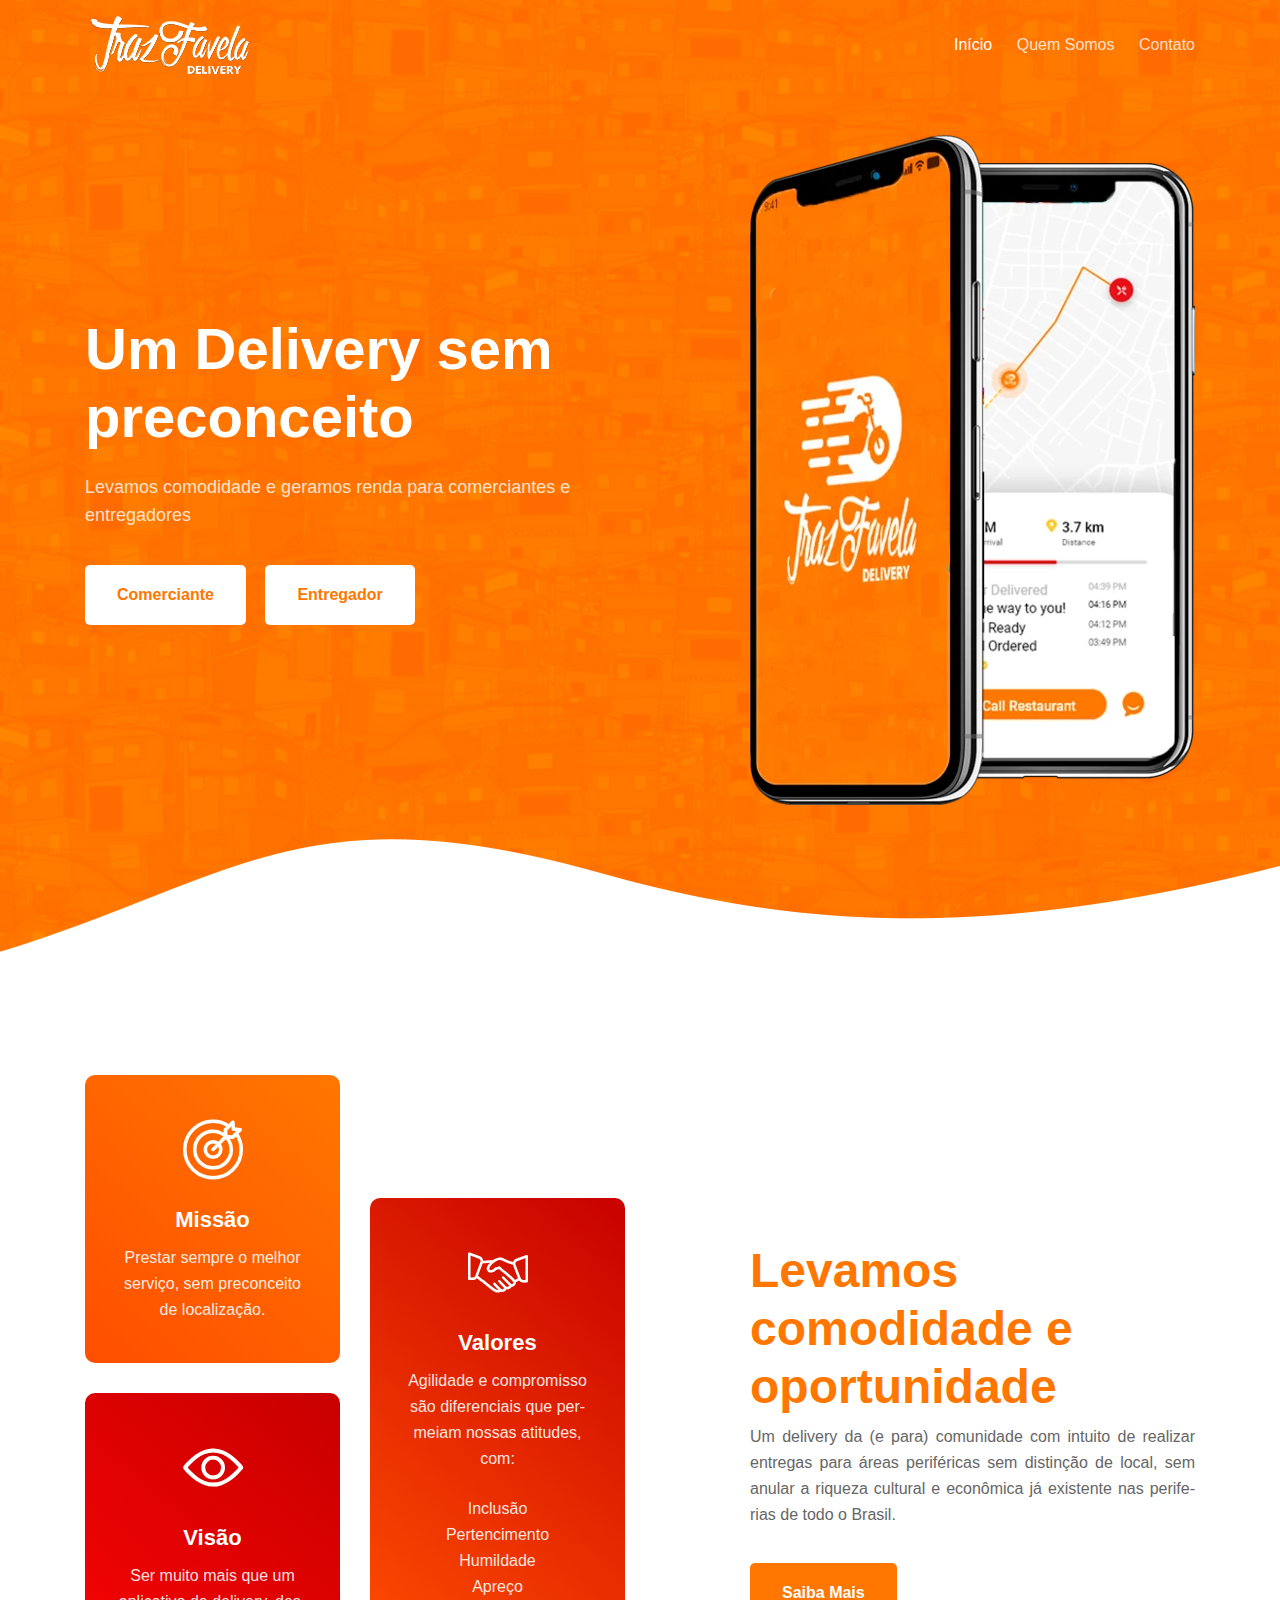
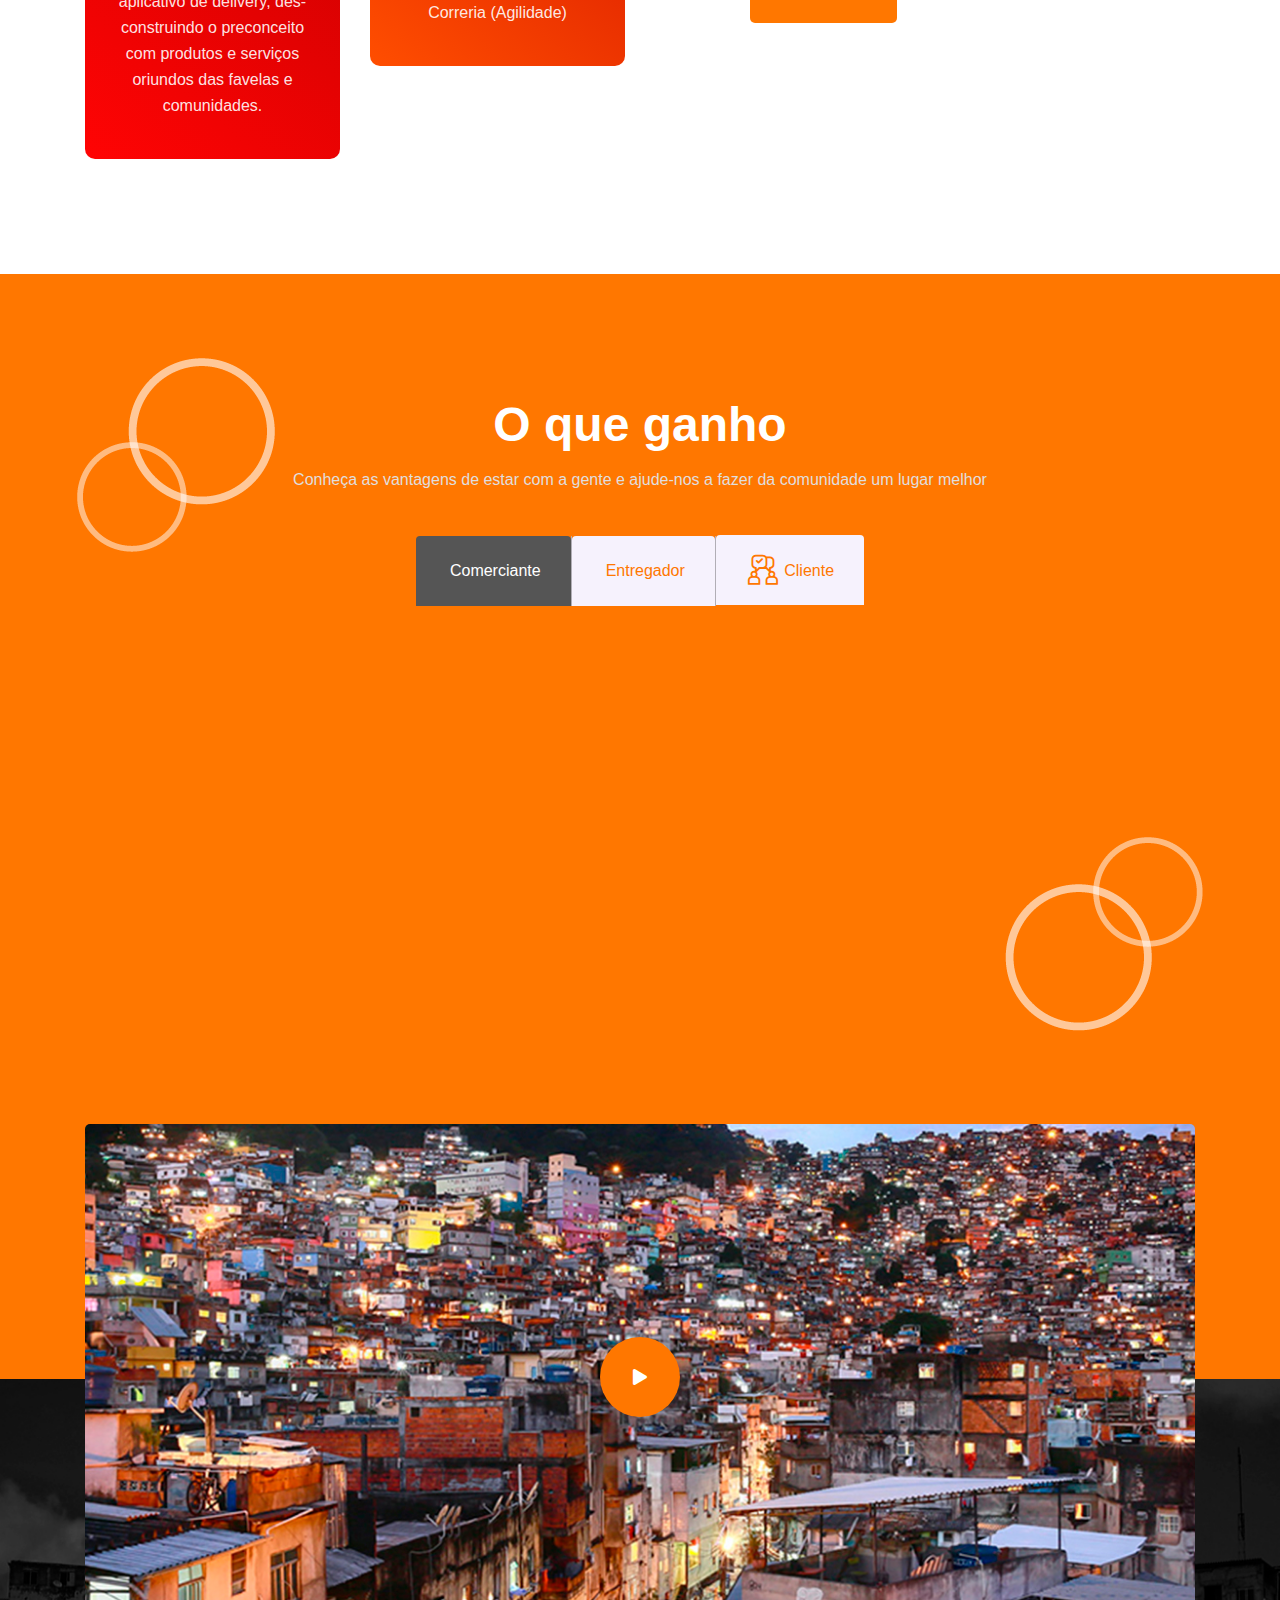
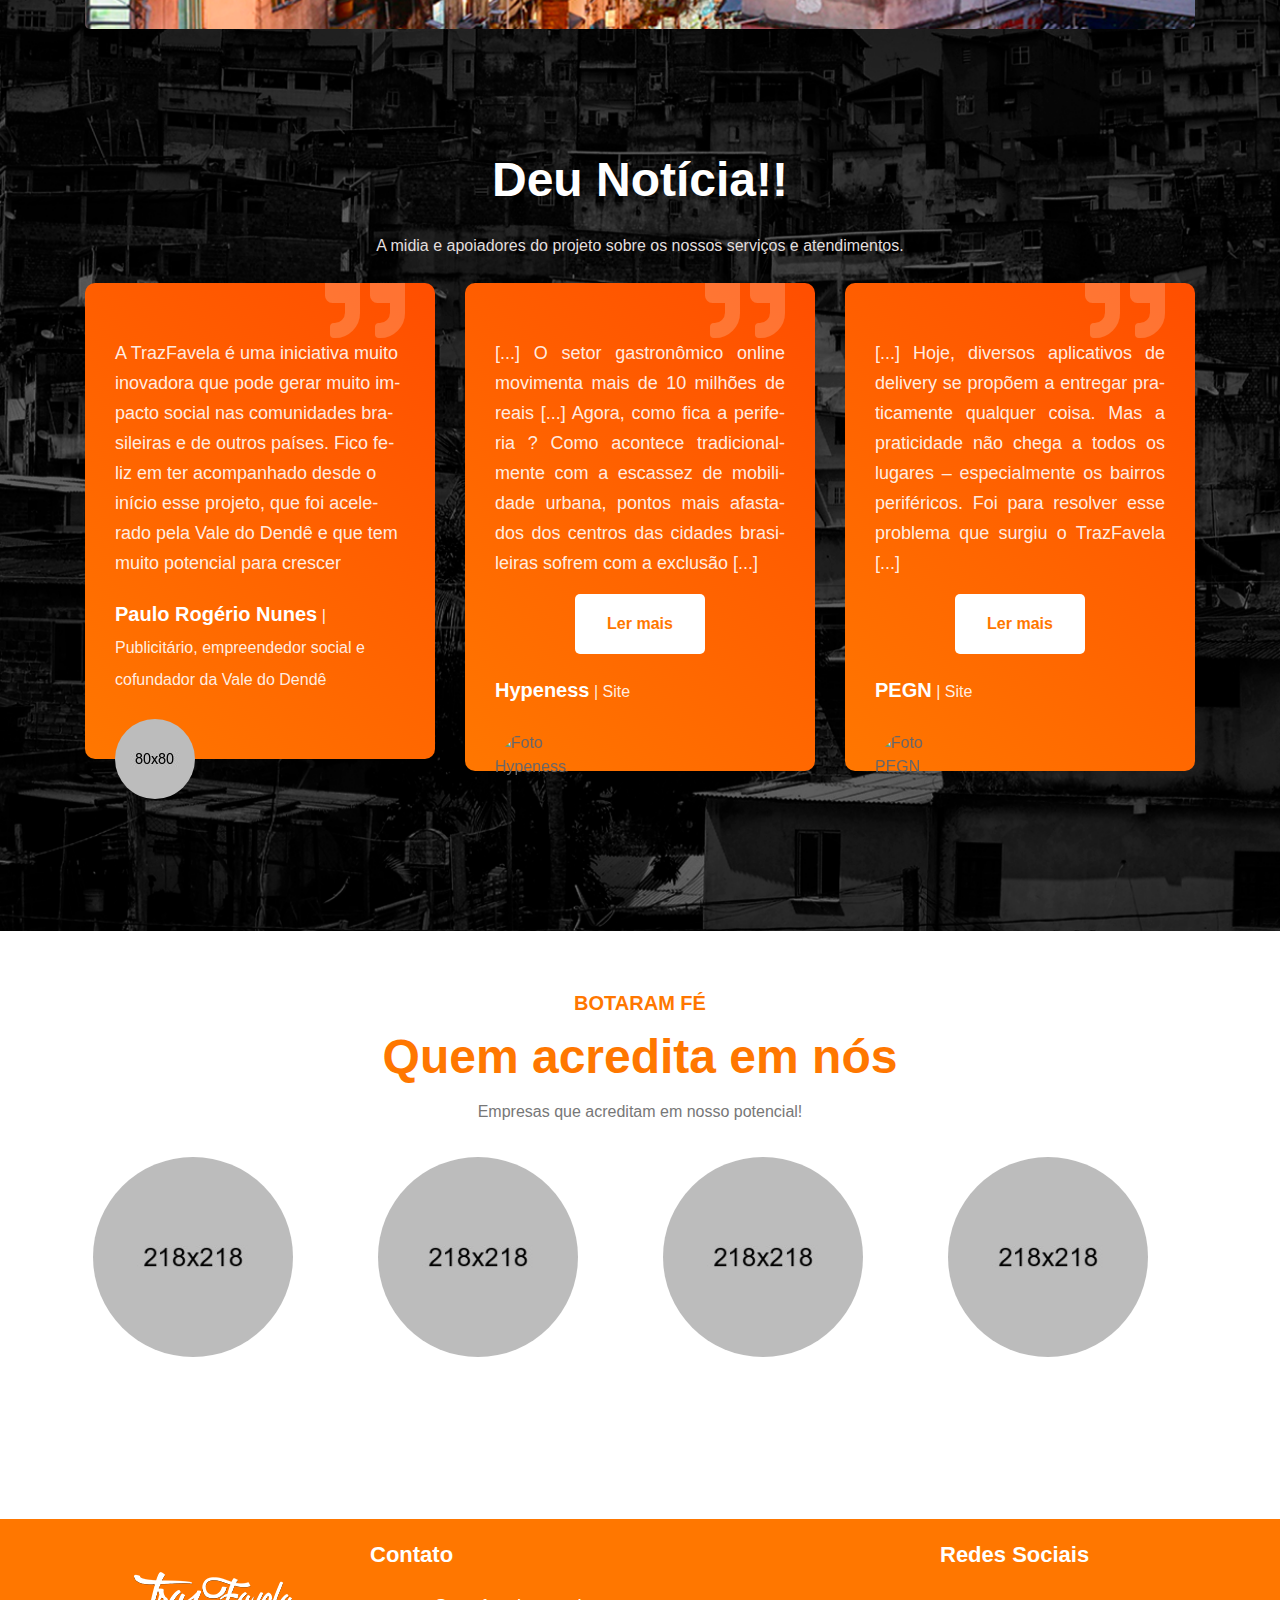
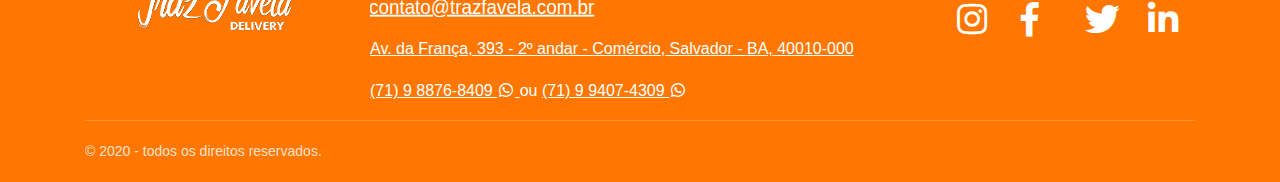
==== commit b0a713b2: "Add underline nos links do footer da página" ====
--- a/index.html
+++ b/index.html
@@ -537,16 +537,16 @@
                         </a>
                     </p>
                     <p class="text-white">
-                        <a href="https://g.page/hubsalvador?share" target="_blank" class="text-white">
+                        <a class="link-white" href="https://maps.app.goo.gl/wAewoVHLDmFoprcq5" target="_blank">
                             Av. da França, 393 - 2º andar - Comércio, Salvador - BA, 40010-000
                         </a>
                     </p>
                     <p class="text-white">
-                        <a class="text-white" target="_blank" href="whatsapp://send?text=Ol%C3%A1%20TrazFavela%2C%20tudo%20bem%3F%20Estou%20interessado%20em%20fazer%20parte%20do%20delivery&phone=+5571988768409">
+                        <a class="link-white" target="_blank" href="whatsapp://send?text=Ol%C3%A1%20TrazFavela%2C%20tudo%20bem%3F%20Estou%20interessado%20em%20fazer%20parte%20do%20delivery&phone=+5571988768409">
                             (71) 9 8876-8409 <i class="fab fa-whatsapp"></i>
                         </a>
                         ou 
-                        <a class="text-white" target="_blank" href="whatsapp://send?text=Ol%C3%A1%20TrazFavela%2C%20tudo%20bem%3F%20Estou%20interessado%20em%20fazer%20parte%20do%20delivery&phone=+5571994074309">
+                        <a class="link-white" target="_blank" href="whatsapp://send?text=Ol%C3%A1%20TrazFavela%2C%20tudo%20bem%3F%20Estou%20interessado%20em%20fazer%20parte%20do%20delivery&phone=+5571994074309">
                             (71) 9 9407-4309 <i class="fab fa-whatsapp"></i>
                         </a>
                     </p>
--- a/assets/css/style.css
+++ b/assets/css/style.css
@@ -959,13 +959,14 @@
 .how-it-work-tab-nav .nav-tabs .nav-item .nav-link.active{background-color:#555;background-image:none;}
 .boxed-btn-02.reverse-color.bordered:hover{border:2px solid #fff;}
 .text-white{color:white;}
+.link-white{color:white;text-decoration:underline;}
 .social-icon{font-size:26pt;}
 .footer-logo{padding-top:1em;text-align:center;}
 .contact-form-area-02 img{max-height:500px;}
 .tab-content{text-align:justify;}
 .section-title{margin-bottom:24px;}
 .no-capitalize{text-transform:none;}
-#email{width: 16rem; margin: 0; padding: 0;}
+#email{width:16rem;margin:0;padding:0;}
 @media only screen and (max-width:290px){.boxed-btn-02{width:100%;display:block;margin:0px 8px 10px 0px !important;}
 }
 @media only screen and (max-width:767px){.mobile-padding-top-20{padding-top:20px;}
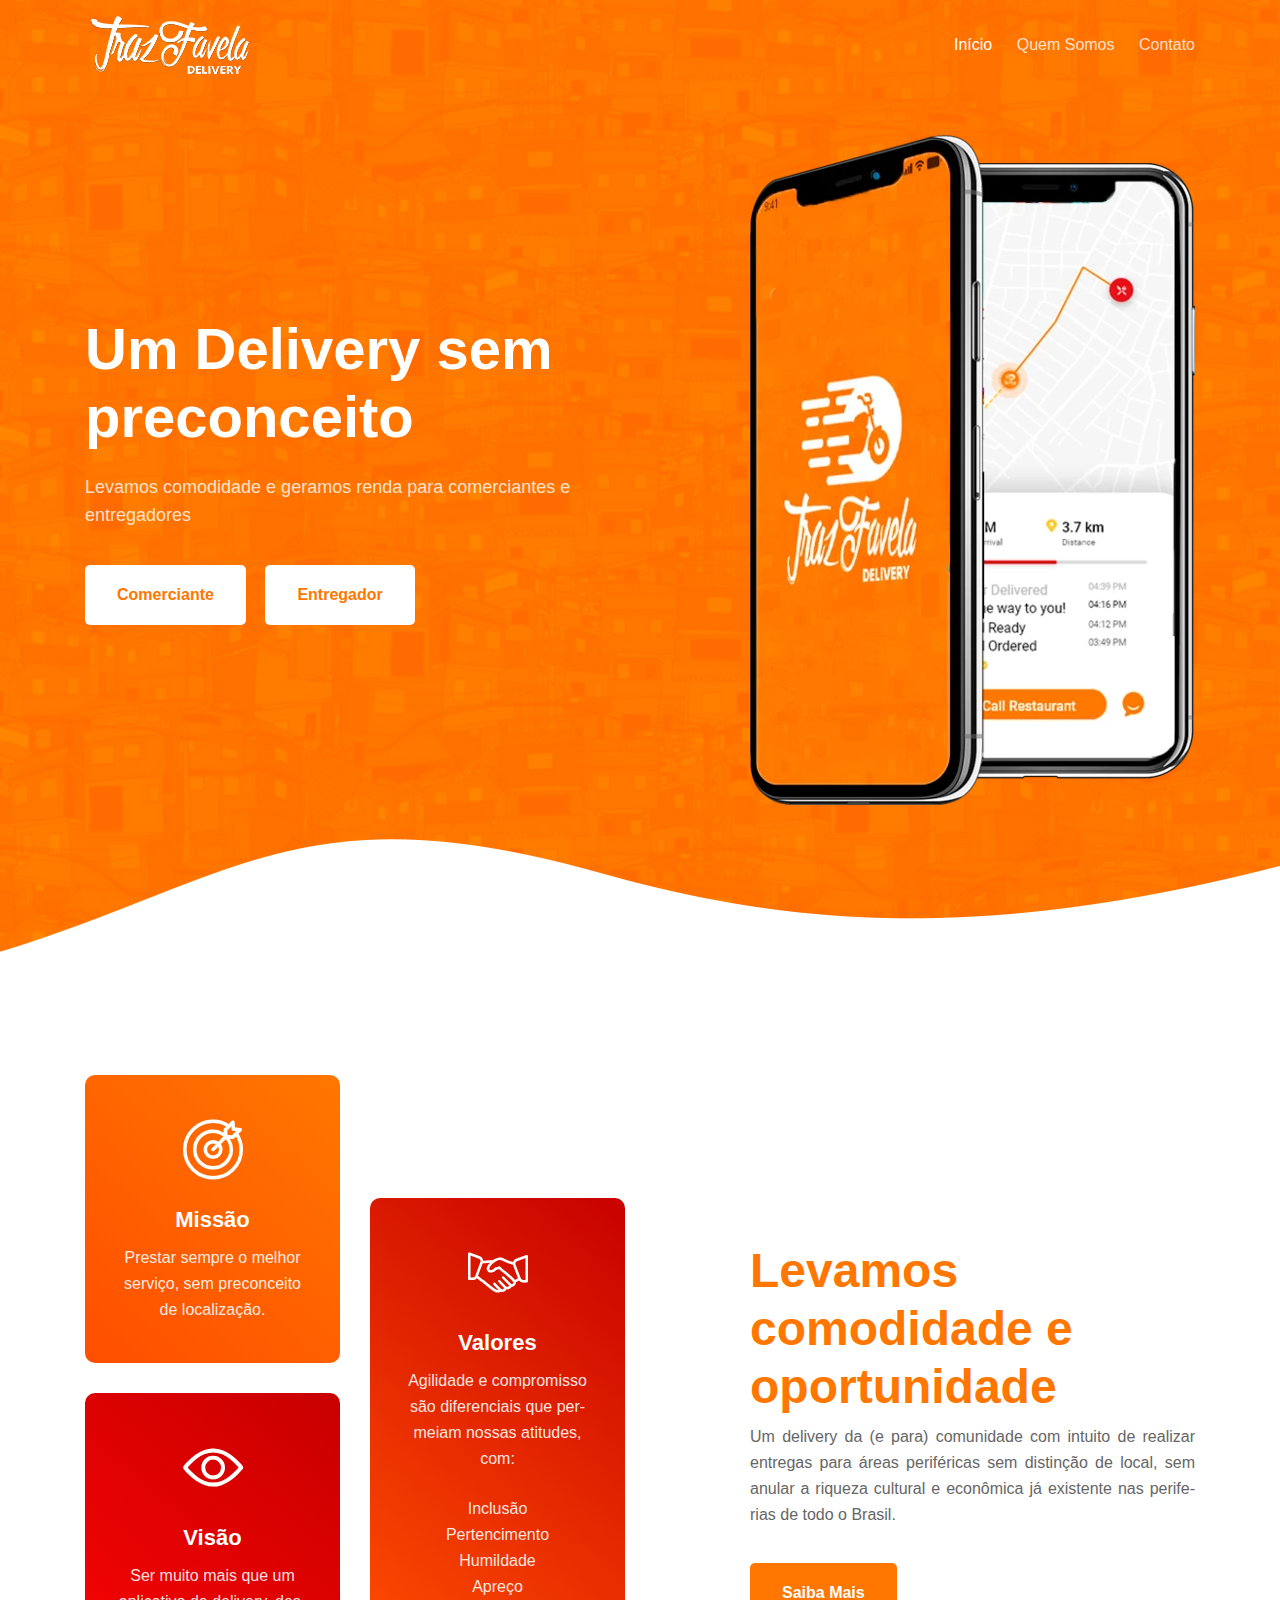
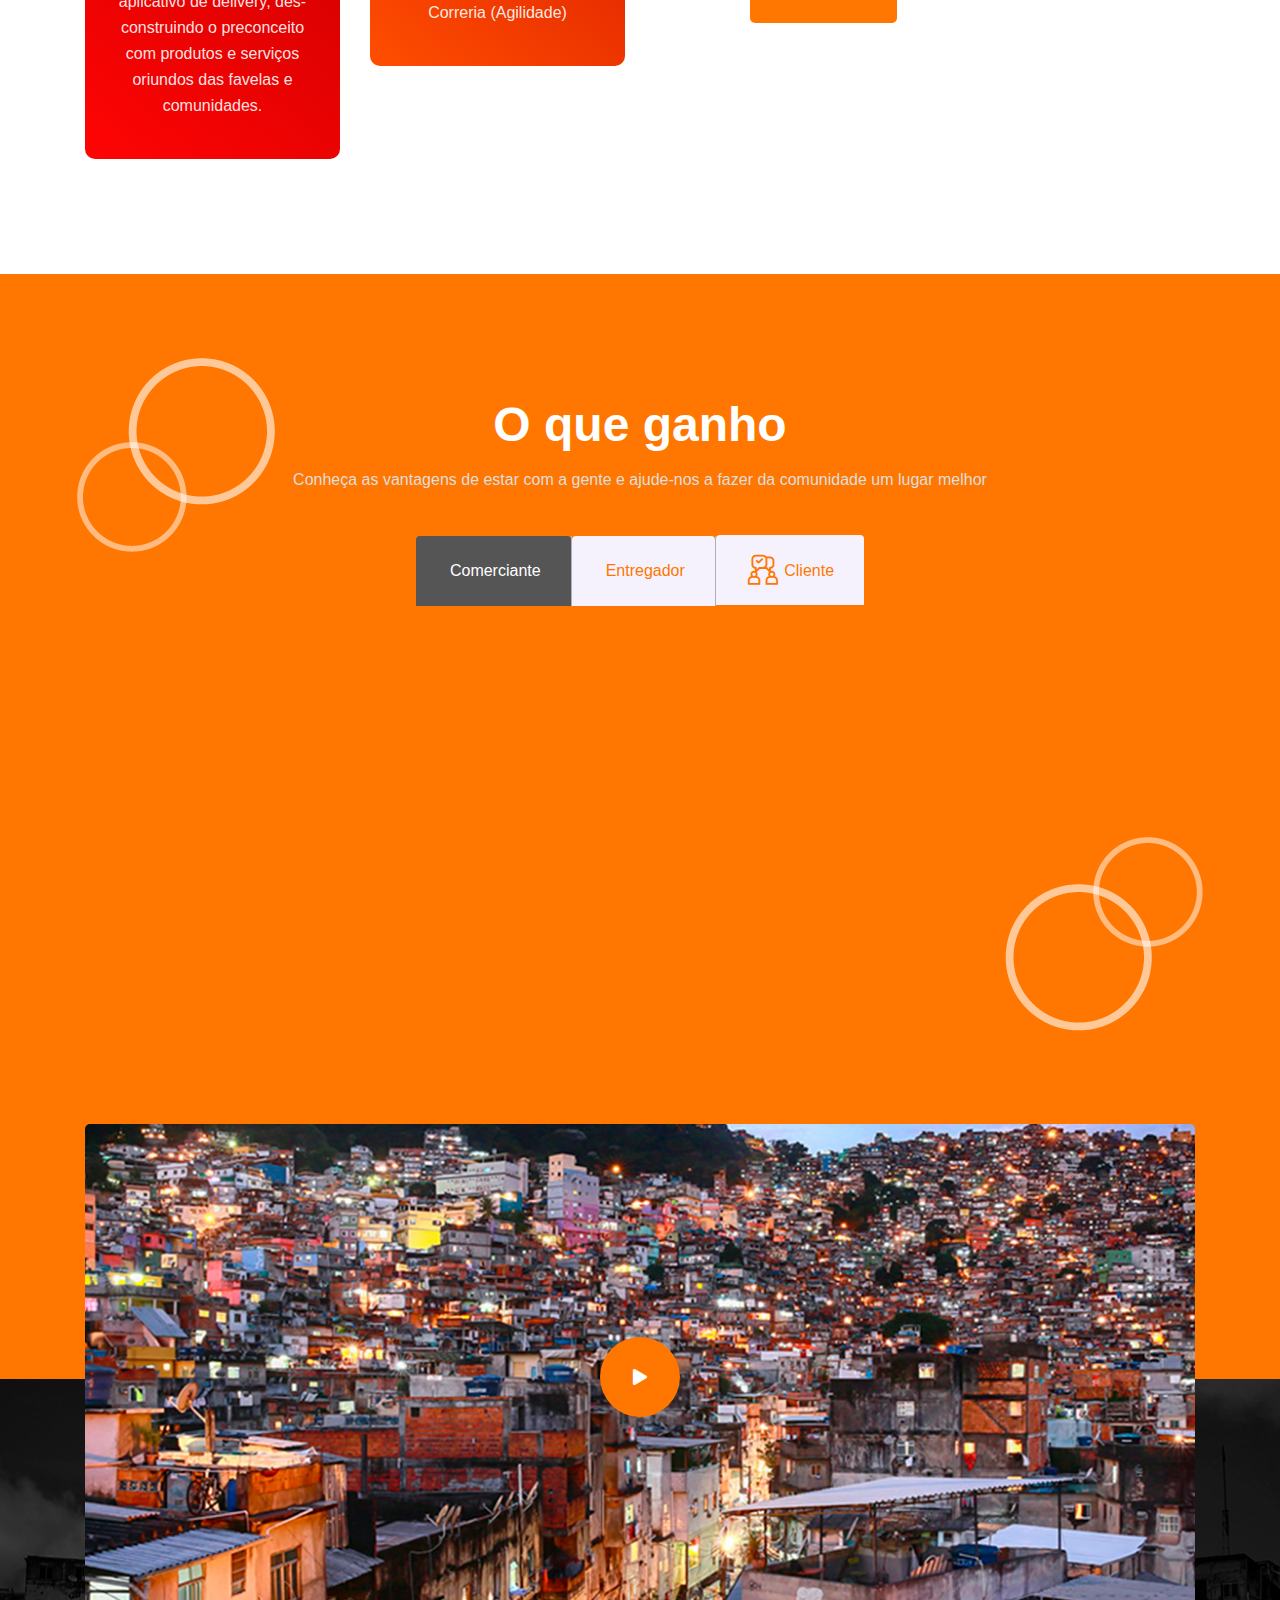
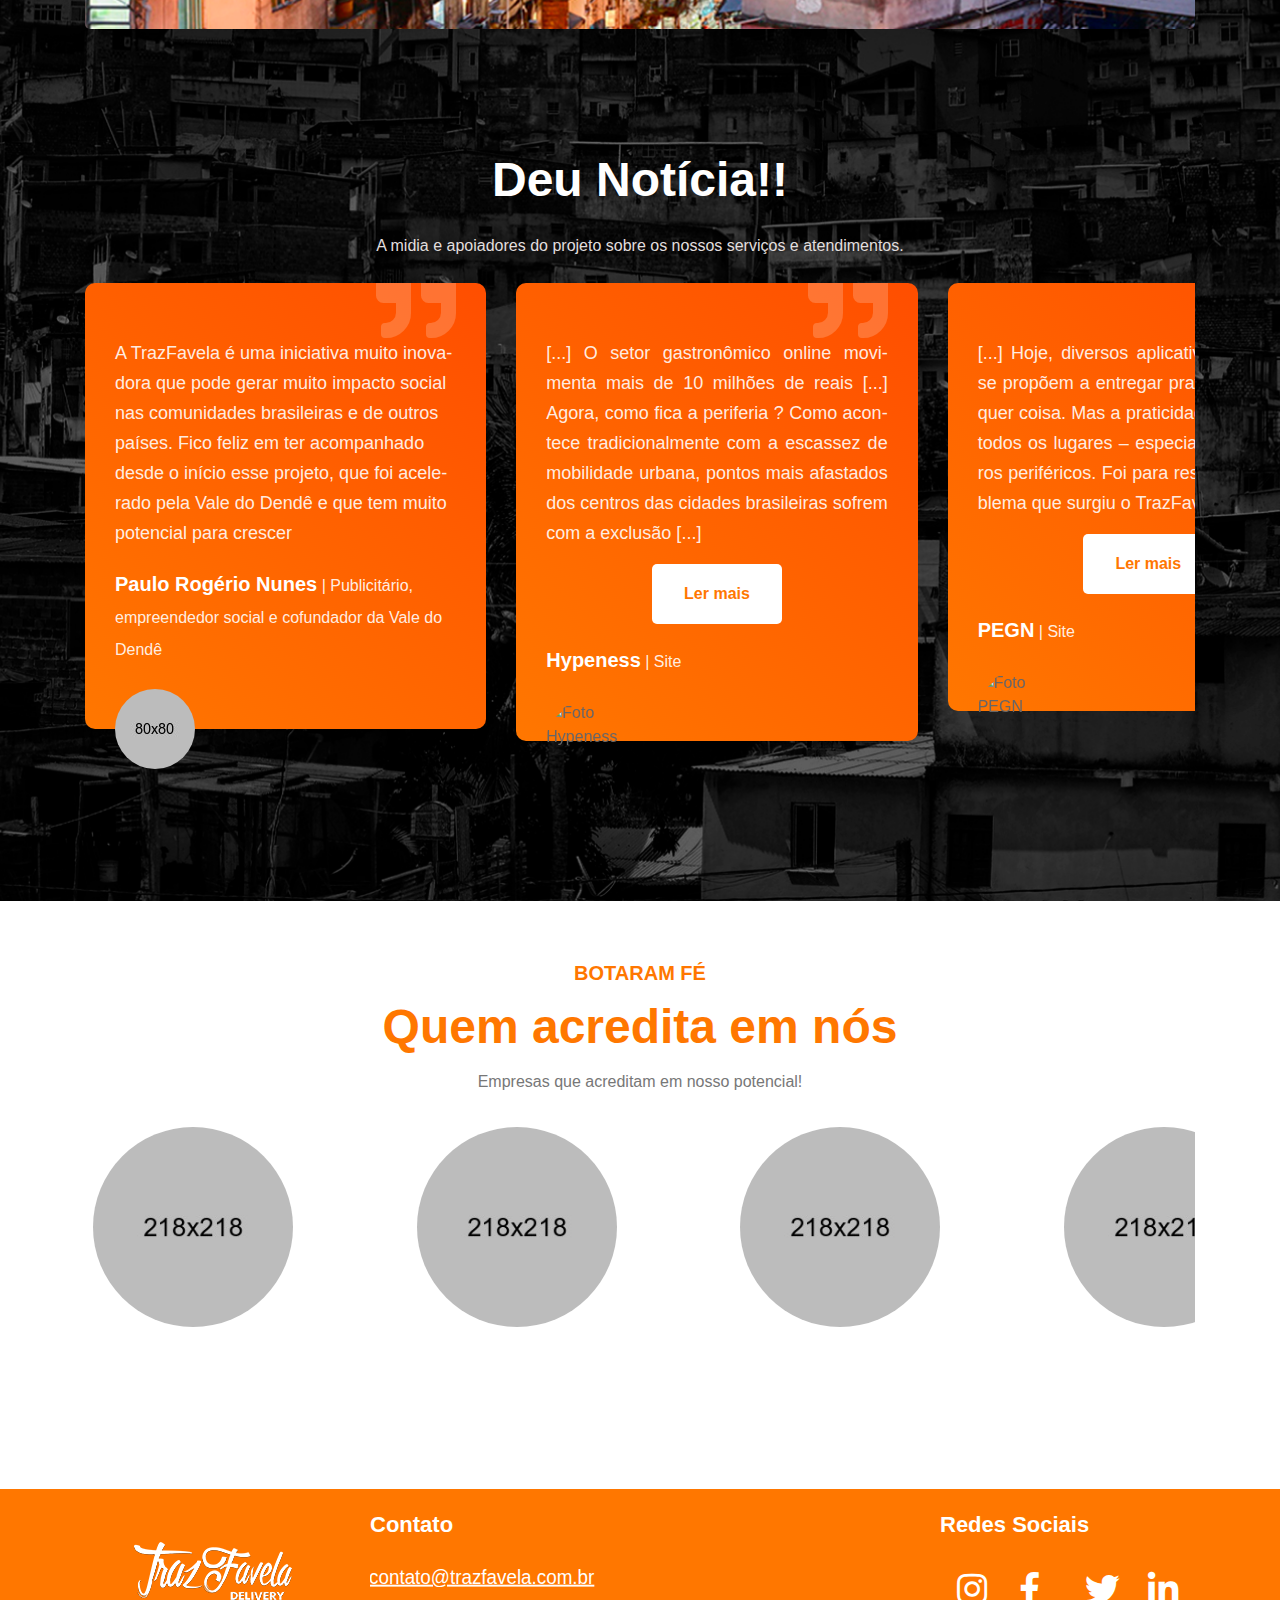
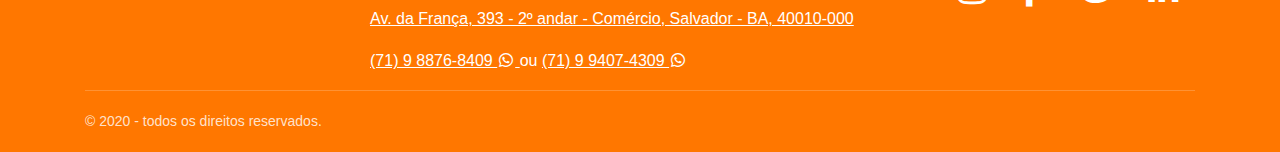
==== commit 7334580a: "Tornam os arquivos css assíncronos" ====
--- a/index.html
+++ b/index.html
@@ -40,9 +40,9 @@
     <link rel="canonical" href="https://www.trazfavela.com.br" />
     <link rel="sitemap" href="https://www.trazfavela.com.br/assets/sitemap.xml" type="application/xml" />
     <link rel="shortcut icon" href="favicon.ico" type="image/x-icon">
-    <link rel="stylesheet" href="assets/css/bootstrap.min.css">
-    <link rel="stylesheet" href="assets/css/fontawesome.5.7.2.css">
-    <link rel="stylesheet" href="assets/css/flaticon.css">
+    <link rel="stylesheet" href="assets/css/bootstrap.min.css" media="nope!" onload="this.media='all'">
+    <link rel="stylesheet" href="assets/css/fontawesome.5.7.2.css" media="nope!" onload="this.media='all'">
+    <link rel="stylesheet" href="assets/css/flaticon.css" media="nope!" onload="this.media='all'">
 </head>
 
 <body>
@@ -628,12 +628,12 @@
     </div>
     <!-- back to top area end -->
 
-    <link rel="stylesheet" href="assets/fonts/flaticon/flaticon.css">
-    <link rel="stylesheet" href="assets/css/animate.css">
-    <link rel="stylesheet" href="assets/css/owl.carousel.min.css">
-    <link rel="stylesheet" href="assets/css/style.css">
-    <link rel="stylesheet" href="assets/css/responsive.css">
-    <link rel="stylesheet" href="assets/css/font.css">
+    <link rel="stylesheet" href="assets/fonts/flaticon/flaticon.css" media="nope!" onload="this.media='all'">
+    <link rel="stylesheet" href="assets/css/animate.css" media="nope!" onload="this.media='all'">
+    <link rel="stylesheet" href="assets/css/owl.carousel.min.css" media="nope!" onload="this.media='all'">
+    <link rel="stylesheet" href="assets/css/style.css" media="nope!" onload="this.media='all'">
+    <link rel="stylesheet" href="assets/css/responsive.css" media="nope!" onload="this.media='all'">
+    <link rel="stylesheet" href="assets/css/font.css" media="nope!" onload="this.media='all'">
     <script src="assets/js/jquery.js"></script>
     <script src="assets/js/popper.min.js"></script>
     <script src="assets/js/bootstrap.min.js"></script>
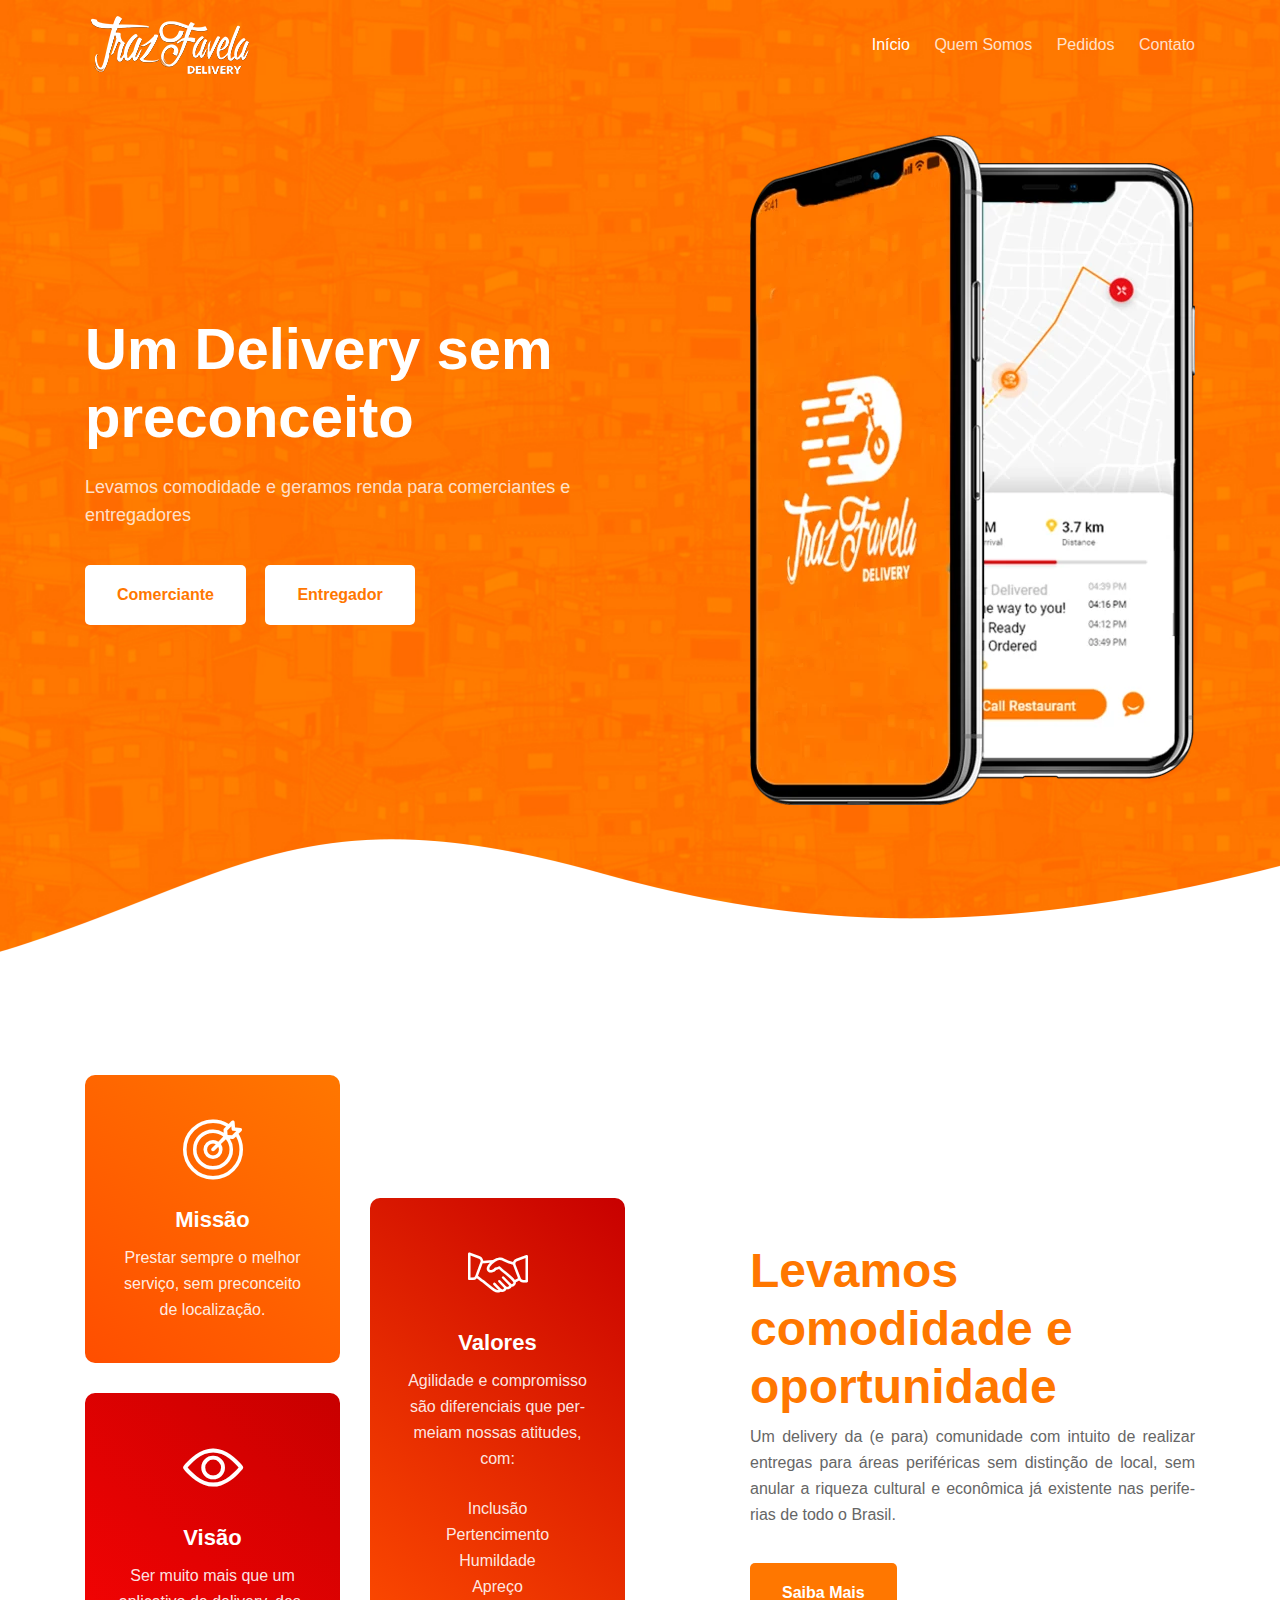
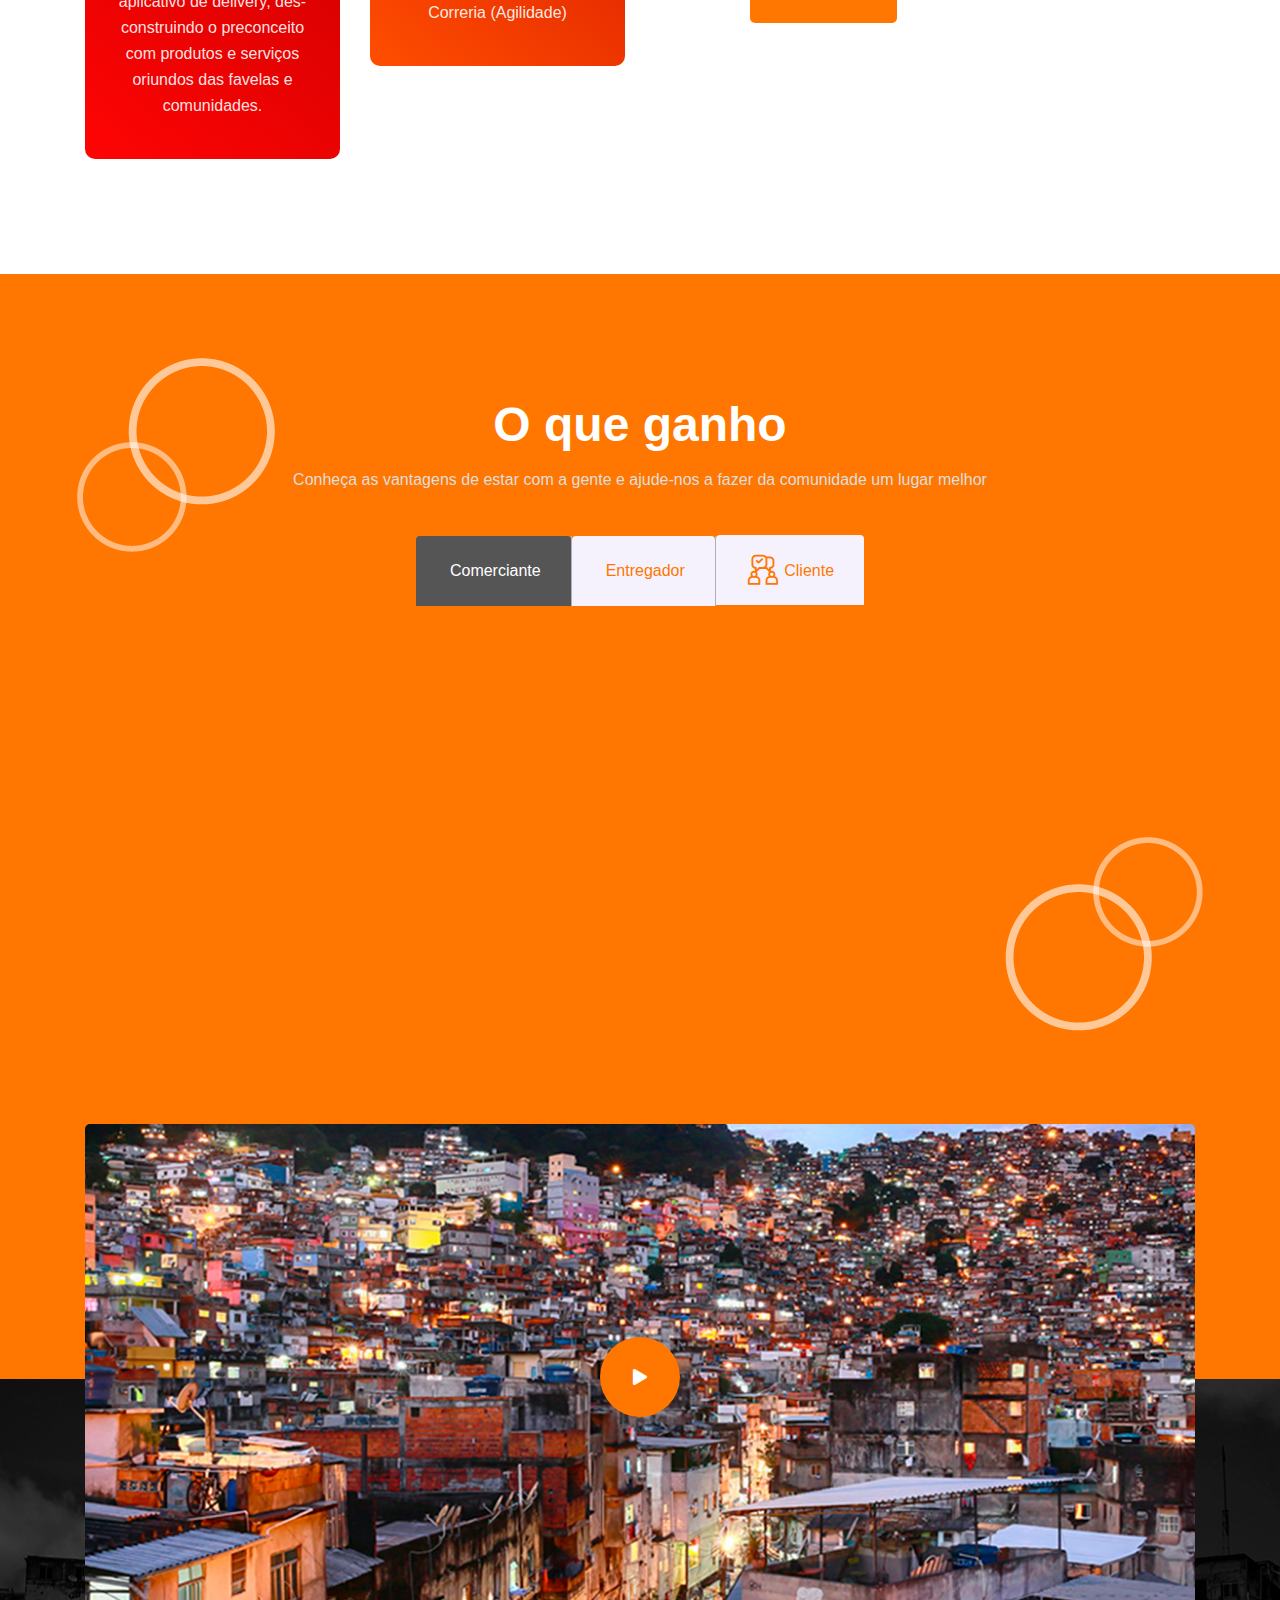
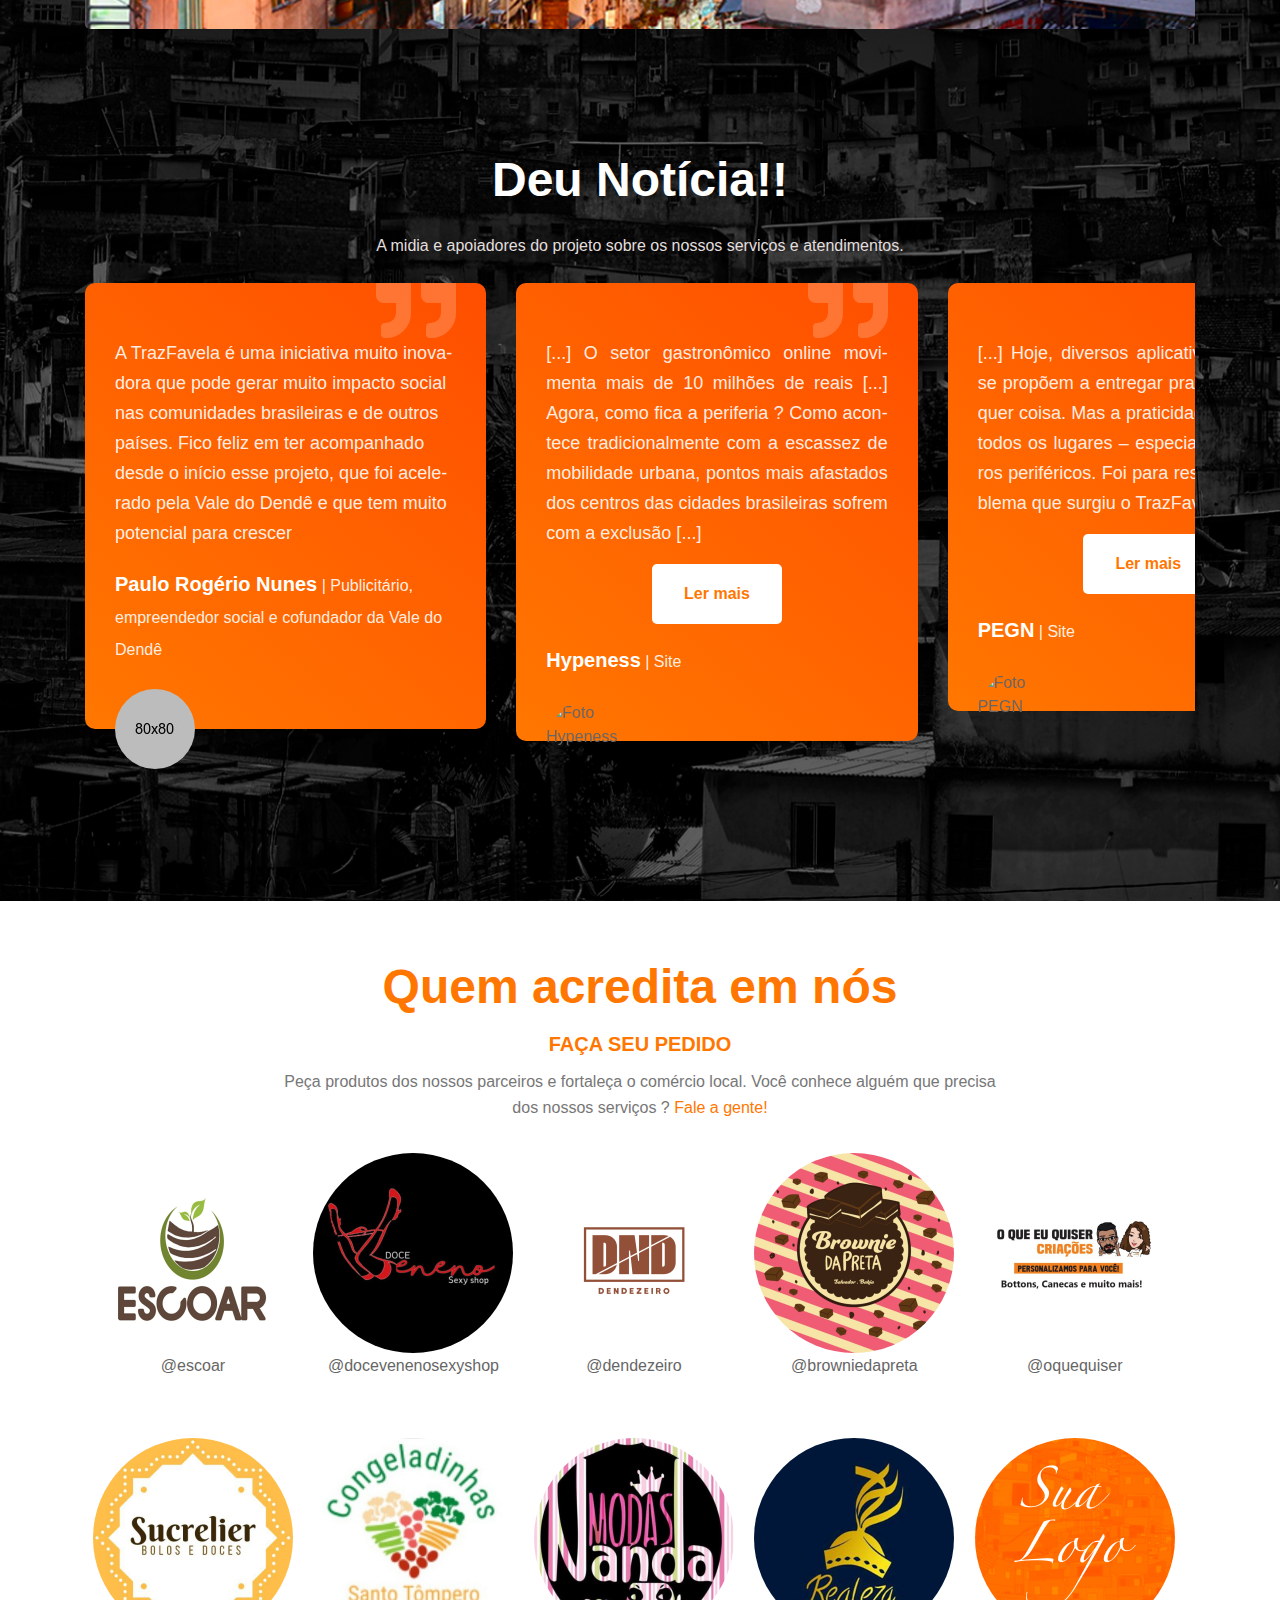
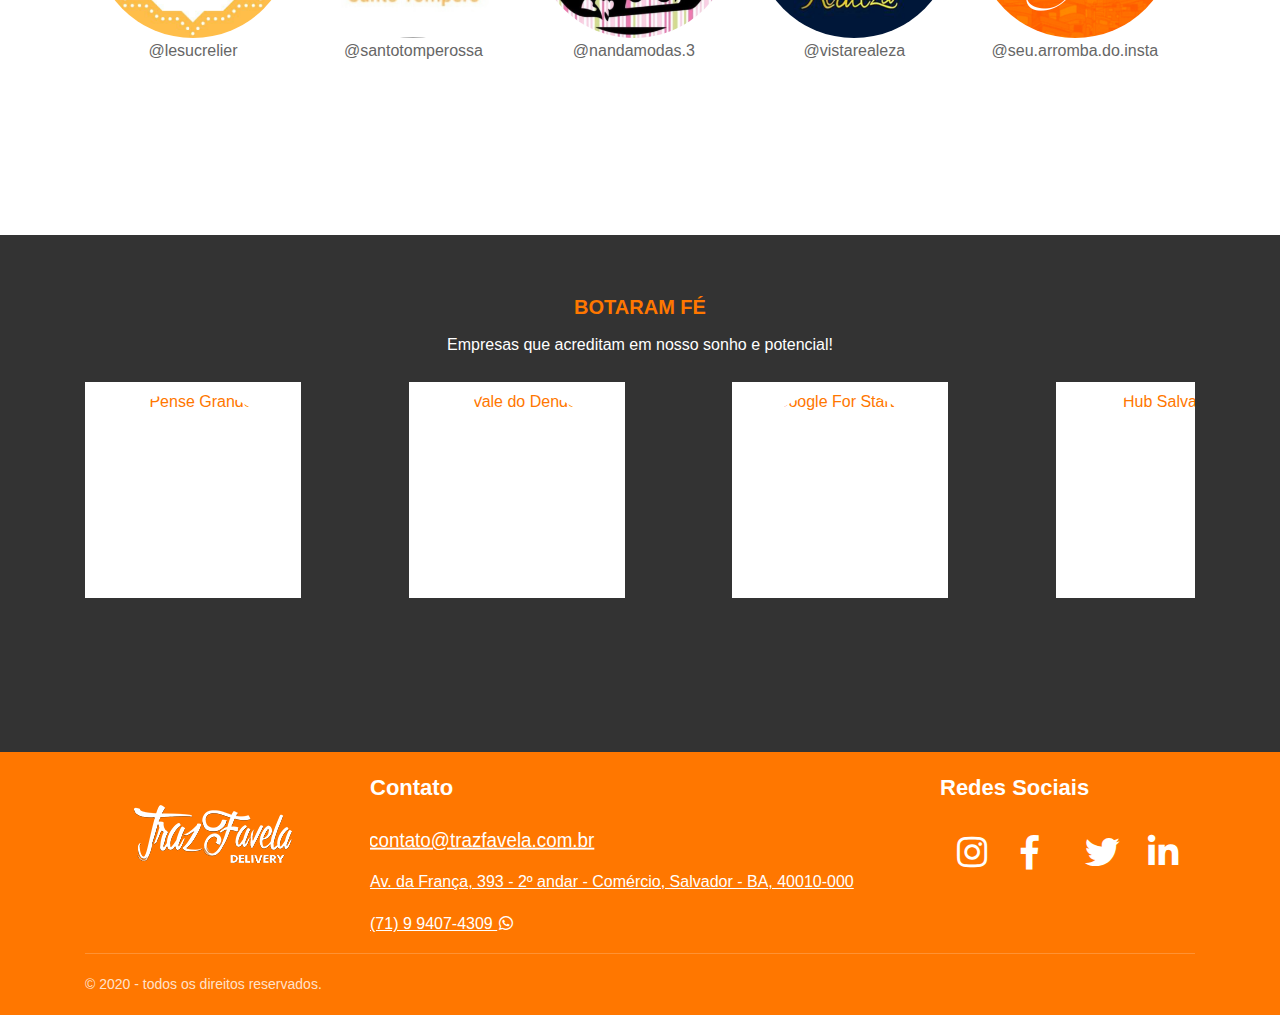
==== commit 52fdbff1: "Add área de clientes do TrazFavela" ====
--- a/index.html
+++ b/index.html
@@ -65,6 +65,7 @@
                 <ul class="navbar-nav">
                     <li class="current-menu-item"><a href="#home">Início</a></li>
                     <li><a href="#about">Quem Somos</a></li>
+                    <li><a href="#pedido">Pedidos</a></li>
                     <li><a href="#contact">Contato</a></li>
                 </ul>
             </div>
@@ -81,10 +82,10 @@
                         <h1 class="title">Um Delivery sem preconceito</h1>
                         <p>Levamos comodidade e geramos renda para comerciantes e entregadores</p>
                         <div class="btn-wrapper">
-                            <a href="https://trazfavela.typeform.com/to/jO6DlH"
+                            <a href="https://wa.me/5571994074309?text=Ol%C3%A1%20TrazFavela%2C%20tudo%20bem%3F%20Sou%20**Comerciante**%20e%20Estou%20interessado%20em%20fazer%20parte%20do%20delivery"
                                 class="boxed-btn-02 reverse-color bordered no-capitalize" target="_blank"
                                 title="Cadastre-se como comerciante"> Comerciante</a>
-                            <a href="https://trazfavela.typeform.com/to/S6RRw4"
+                            <a href="https://wa.me/5571994074309?text=Ol%C3%A1%20TrazFavela%2C%20tudo%20bem%3F%20Sou%20**Entregador**%20e%20estou%20interessado%20em%20fazer%20parte%20do%20delivery"
                                 class="boxed-btn-02 reverse-color bordered no-capitalize" target="_blank"
                                 title="Cadastre-se como entregador"> Entregador</a>
                         </div>
@@ -238,7 +239,7 @@
                                             </p>
                                             <p>Nos ajude a quebrar essa crença de que favela não tem coisa boa.</p>
                                             <div class="btn-wrapper">
-                                                <a href="https://trazfavela.typeform.com/to/jO6DlH"
+                                                <a href="https://wa.me/5571994074309?text=Ol%C3%A1%20TrazFavela%2C%20tudo%20bem%3F%20Sou%20**Comerciante**%20e%20Estou%20interessado%20em%20fazer%20parte%20do%20delivery"
                                                     class="boxed-btn-02 reverse-color bordered no-capitalize"
                                                     target="_blank">
                                                     Cadastre-se</a>
@@ -270,7 +271,7 @@
                                             <p>Possibilidade de atender em região de sua escolha;</p>
                                             <p>Nos ajude a quebrar essa crença de que favela não tem coisa boa.</p>
                                             <div class="btn-wrapper">
-                                                <a href="https://trazfavela.typeform.com/to/S6RRw4"
+                                                <a href="https://wa.me/5571994074309?text=Ol%C3%A1%20TrazFavela%2C%20tudo%20bem%3F%20Sou%20**Entregador**%20e%20estou%20interessado%20em%20fazer%20parte%20do%20delivery"
                                                     class="boxed-btn-02 reverse-color bordered no-capitalize"
                                                     target="_blank">
                                                     Cadastre-se</a>
@@ -431,86 +432,194 @@
 
     </div>
     <!-- testimonial-two-area end  -->
-    <!-- team member area start -->
-    <section class="team-member-area padding-bottom-120" id="team">
+    <section id="pedido" class="team-member-area padding-bottom-120">
         <div class="container">
             <div class="row justify-content-center">
                 <div class="col-lg-10">
                     <div class="section-title">
-                        <!-- section title -->
-                        <span class="subtitle">Botaram fé</span>
                         <h3 class="title">Quem acredita em nós</h3>
-                        <p>Empresas que acreditam em nosso potencial!</p>
-                    </div><!-- //. section title -->
-                </div>
+                        <span class="subtitle">Faça seu pedido</span>
+                        <p>
+                            Peça produtos dos nossos parceiros e fortaleça o comércio local.
+                            Você conhece alguém que precisa dos nossos serviços ?
+                            <a class="link" target="_blank" href="https://wa.me/5571994074309?text=Ol%C3%A1%20TrazFavela%2C%20tudo%20bem%3F%20Estou%20interessado%20em%20fazer%20parte%20do%20delivery">
+                                Fale a gente!
+                            </a>
+                        </p>
+                    </div>
+                </div>
+            </div>
+            <div class="row">
+                <div class="col-lg-12">
+                    <div class="single-team-member">
+                        <div class="thumb">
+                            <a class="link" target="_blank" href="https://wa.me/5571981080741?text=Ol%C3%A1%20vi%20seu%20contato%20no%20site%20do%20TrazFavela.%20Gostaria%20de%20fazer%20um%20pedido.">
+                                <img src="assets/img/clientes/escoar.jpg" alt="Escoar">
+                                <div class="hover"></div>
+                                <p>@escoar</p>
+                            </a>
+                        </div>
+                    </div>
+                    <div class="single-team-member">
+                        <div class="thumb">
+                            <a class="link" target="_blank" href="https://wa.me/5571985339313?text=Ol%C3%A1%20vi%20seu%20contato%20no%20site%20do%20TrazFavela.%20Gostaria%20de%20fazer%20um%20pedido.">
+                                <img src="assets/img/clientes/doce-veneno.jpg" alt="Doce Veneno">
+                                <div class="hover"></div>
+                                <p>@docevenenosexyshop</p>
+                            </a>
+                        </div>
+                    </div>
+                    <div class="single-team-member">
+                        <div class="thumb">
+                            <a class="link" target="_blank" href="https://wa.me/5571993670164?text=Ol%C3%A1%20vi%20seu%20contato%20no%20site%20do%20TrazFavela.%20Gostaria%20de%20fazer%20um%20pedido.">
+                                <img src="assets/img/clientes/dendezeiro.png" alt="Dendezeiro">
+                                <div class="hover"></div>
+                                <p>@dendezeiro</p>
+                            </a>
+                        </div>
+                    </div>
+                    <div class="single-team-member">
+                        <div class="thumb">
+                            <a class="link" target="_blank" href="https://wa.me/5571985543445?text=Ol%C3%A1%20vi%20seu%20contato%20no%20site%20do%20TrazFavela.%20Gostaria%20de%20fazer%20um%20pedido.">
+                                <img src="assets/img/clientes/brownie-da-preta.png" alt="Brownie da Preta">
+                                <div class="hover"></div>
+                                <p>@browniedapreta</p>
+                            </a>
+                        </div>
+                    </div>
+                    <div class="single-team-member">
+                        <div class="thumb">
+                            <a class="link" target="_blank" href="https://wa.me/5571992382918?text=Ol%C3%A1%20vi%20seu%20contato%20no%20site%20do%20TrazFavela.%20Gostaria%20de%20fazer%20um%20pedido.">
+                                <img src="assets/img/clientes/o-que-quiser.png" alt="O que quizer criações">
+                                <div class="hover"></div>
+                                <p>@oquequiser</p>
+                            </a>
+                        </div>
+                    </div>
+                    <div class="single-team-member">
+                        <div class="thumb">
+                            <a class="link" target="_blank" href="https://wa.me/5571991844428?text=Ol%C3%A1%20vi%20seu%20contato%20no%20site%20do%20TrazFavela.%20Gostaria%20de%20fazer%20um%20pedido.">
+                                <img src="assets/img/clientes/sucrelier.png" alt="Sucrelier">
+                                <div class="hover"></div>
+                                <p>@lesucrelier</p>
+                            </a>
+                        </div>
+                    </div>
+                    <div class="single-team-member">
+                        <div class="thumb">
+                            <a class="link" target="_blank" href="https://wa.me/5571992448759?text=Ol%C3%A1%20vi%20seu%20contato%20no%20site%20do%20TrazFavela.%20Gostaria%20de%20fazer%20um%20pedido.">
+                                <img src="assets/img/clientes/congeladinhas.png" alt="Logo Congeladinhas">
+                                <div class="hover"></div>
+                                <p>@santotomperossa</p>
+                            </a>
+                        </div>
+                    </div>
+                    <div class="single-team-member">
+                        <div class="thumb">
+                            <a class="link" target="_blank" href="https://wa.me/5571988887873?text=Ol%C3%A1%20vi%20seu%20contato%20no%20site%20do%20TrazFavela.%20Gostaria%20de%20fazer%20um%20pedido.">
+                                <img src="assets/img/clientes/nanda-modas.png" alt="Nanda Modas">
+                                <div class="hover"></div>
+                                <p>@nandamodas.3</p>
+                            </a>
+                        </div>
+                    </div>
+                    <div class="single-team-member">
+                        <div class="thumb">
+                            <a class="link" target="_blank" href="https://wa.me/5571991008087?text=Ol%C3%A1%20vi%20seu%20contato%20no%20site%20do%20TrazFavela.%20Gostaria%20de%20fazer%20um%20pedido.">
+                                <img src="assets/img/clientes/vista-realeza.png" alt="Vista Realeza">
+                                <div class="hover"></div>
+                                <p>@vistarealeza</p>
+                            </a>
+                        </div>
+                    </div>
+                    <div class="single-team-member">
+                        <div class="thumb">
+                            <a class="link" target="_blank" href="https://wa.me/5571994074309?text=Ol%C3%A1%2C%20quero%20ser%20parceiro%20do%20TrazFavela.">
+                                <img src="assets/img/clientes/trazfavela.png" alt="TrazFavela">
+                                <div class="hover"></div>
+                                <p>@seu.arromba.do.insta</p>
+                            </a>
+                        </div>
+                    </div>
+                </div>
+            </div>
+        </div>
+    </section>
+    <section class="team-member-area padding-bottom-120 bg-grey">
+        <div class="container">
+            <div class="section-title">
+                <span class="subtitle">Botaram fé</span>
+                <p class="text-white">Empresas que acreditam em nosso sonho e potencial!</p>
             </div>
             <div class="row">
                 <div class="col-lg-12">
                     <div class="team-carousel">
-                        <!-- team carousel -->
                         <div class="single-team-member ">
-                            <!-- single team member -->
+                            <div class="thumb">
+                                <a href="https://pensegrande.org.br/participe" target="_blank">
+                                    <img src="assets/img/partners/03.jpg" alt="Pense Grande">
+                                    <div class="hover"></div>
+                                </a>
+                            </div>
+                        </div>
+                        <div class="single-team-member ">
                             <div class="thumb">
                                 <a href="https://valedodende.org/" target="_blank">
-                                    <img src="assets/img/team-member/01.jpg" alt="vale do Dendê">
+                                    <img src="assets/img/partners/01.jpg" alt="Vale do Dendê">
                                     <div class="hover"></div>
                                 </a>
                             </div>
-
-                        </div><!-- //. single team member -->
+                        </div>
                         <div class="single-team-member ">
-                            <!-- single team member -->
+                            <div class="thumb">
+                                <a href="https://startup.google.com/intl/pt-BR/" target="_blank">
+                                    <img src="assets/img/partners/google-for-startups.png" alt="Google For Startups">
+                                    <div class="hover"></div>
+                                </a>
+                            </div>
+                        </div>
+                        <div class="single-team-member ">
                             <div class="thumb">
                                 <a href="https://hubsalvador.com.br/" target="_blank">
-                                    <img src="assets/img/team-member/02.jpg" alt="Hub Salvador">
+                                    <img src="assets/img/partners/02.jpg" alt="Hub Salvador">
                                     <div class="hover"></div>
                                 </a>
                             </div>
-
-                        </div><!-- //. single team member -->
+                        </div>
                         <div class="single-team-member ">
-                            <!-- single team member -->
                             <div class="thumb">
-                                <a href="https://pensegrande.org.br/participe" target="_blank">
-                                    <img src="assets/img/team-member/03.jpg" alt="Pense Grande">
+                                <a href="https://allsaintsbay.com.br/" target="_blank">
+                                    <img src="assets/img/partners/05.jpg" alt="All Saints Bay">
                                     <div class="hover"></div>
                                 </a>
                             </div>
-
-                        </div><!-- //. single team member -->
+                        </div>
                         <div class="single-team-member ">
-                            <!-- single team member -->
+                            <div class="thumb">
+                                <a href="https://estudio071.com.br/" target="_blank">
+                                    <img src="assets/img/partners/06.jpg" alt="Estudio 071">
+                                    <div class="hover"></div>
+                                </a>
+                            </div>
+                        </div>
+                        <div class="single-team-member ">
+                            <div class="thumb">
+                                <a href="https://www.instagram.com/carloslimaconsultoria/" target="_blank">
+                                    <img src="assets/img/partners/07.jpg" alt="Carlos Lima Consultoria">
+                                    <div class="hover"></div>
+                                </a>
+                            </div>
+                        </div>
+                        <div class="single-team-member ">
                             <div class="thumb">
                                 <a href="https://aliancaempreendedora.org.br/uma-semana-de-capacitacao-saiba-como-foi-o-encontro-dos-projetos-apoiados-pelo-pense-grande-incubacao/"
                                     target="_blank">
-                                    <img src="assets/img/team-member/04.jpg" alt="Aliança Empreendedora">
+                                    <img src="assets/img/partners/04.jpg" alt="Aliança Empreendedora">
                                     <div class="hover"></div>
                                 </a>
                             </div>
-
-                        </div>
-                        <!-- //. single team member -->
-                        <div class="single-team-member ">
-                            <!-- single team member -->
-                            <div class="thumb">
-                                <a href="https://allsaintsbay.com.br/" target="_blank">
-                                    <img src="assets/img/team-member/05.jpg" alt="All Saints Bay">
-                                    <div class="hover"></div>
-                                </a>
-                            </div>
-
-                        </div><!-- //. single team member -->
-                        <div class="single-team-member ">
-                            <!-- single team member -->
-                            <div class="thumb">
-                                <a href="https://estudio071.com.br/" target="_blank">
-                                    <img src="assets/img/team-member/06.jpg" alt="Estudio 071">
-                                    <div class="hover"></div>
-                                </a>
-                            </div>
-
-                        </div>
-                    </div><!-- //. team carousel -->
+                        </div>
+                    </div>
                 </div>
             </div>
         </div>
@@ -518,7 +627,7 @@
     <!-- team member area end -->
 
     <!-- footer area start -->
-    <footer class="footer-area style-02 bg-orange">
+    <footer id="contact" class="footer-area style-02 bg-orange">
         <div class="container">
             <div class="row">
                 <div class="col-md-3 footer-logo">
@@ -542,11 +651,7 @@
                         </a>
                     </p>
                     <p class="text-white">
-                        <a class="link-white" target="_blank" href="whatsapp://send?text=Ol%C3%A1%20TrazFavela%2C%20tudo%20bem%3F%20Estou%20interessado%20em%20fazer%20parte%20do%20delivery&phone=+5571988768409">
-                            (71) 9 8876-8409 <i class="fab fa-whatsapp"></i>
-                        </a>
-                        ou 
-                        <a class="link-white" target="_blank" href="whatsapp://send?text=Ol%C3%A1%20TrazFavela%2C%20tudo%20bem%3F%20Estou%20interessado%20em%20fazer%20parte%20do%20delivery&phone=+5571994074309">
+                        <a class="link-white" target="_blank" href="https://wa.me/5571994074309?text=Ol%C3%A1%20TrazFavela%2C%20tudo%20bem%3F%20Estou%20interessado%20em%20fazer%20parte%20do%20delivery">
                             (71) 9 9407-4309 <i class="fab fa-whatsapp"></i>
                         </a>
                     </p>
--- a/assets/css/style.css
+++ b/assets/css/style.css
@@ -980,4 +980,5 @@
 .mobile-div-center{margin:auto auto;}
 }
 @media only screen and (min-width:768px) and (max-width:1024px){.social-icon{font-size:22pt;}
-}+}
+.bg-grey {background-color: #333;}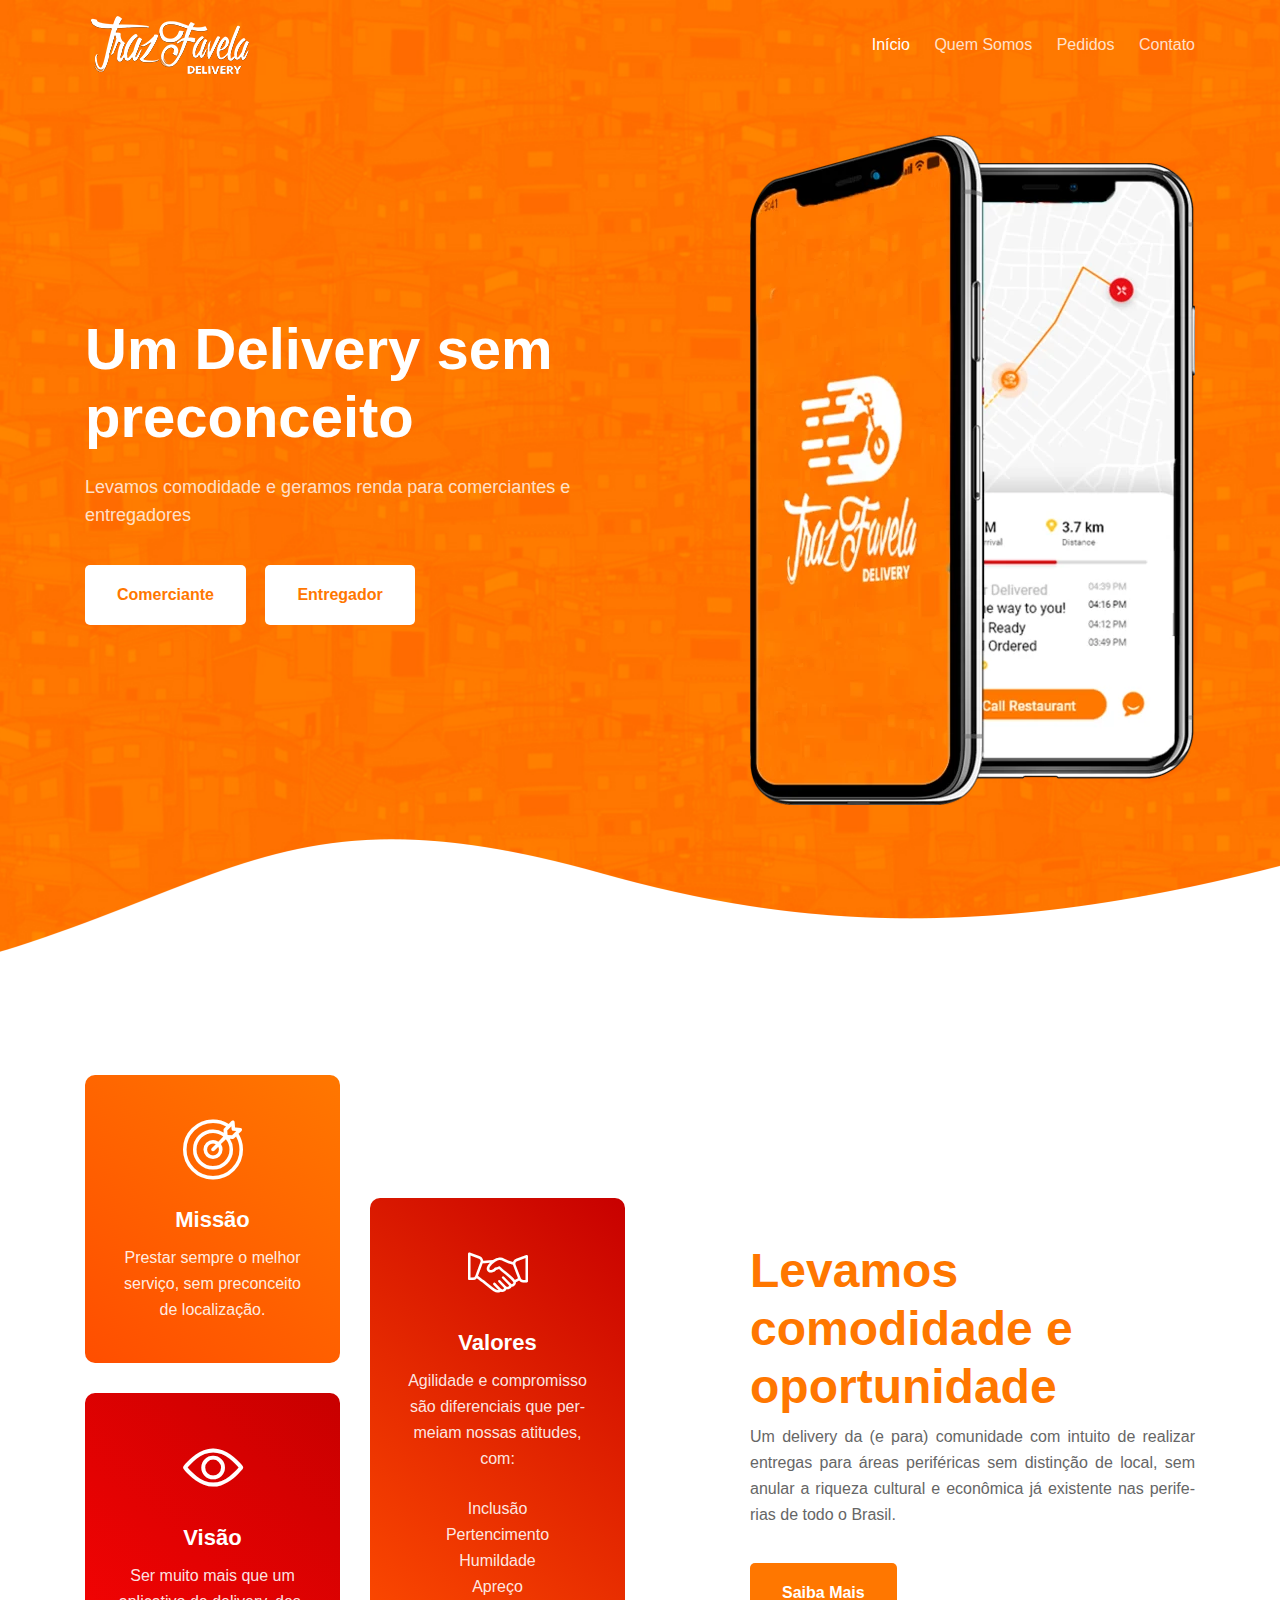
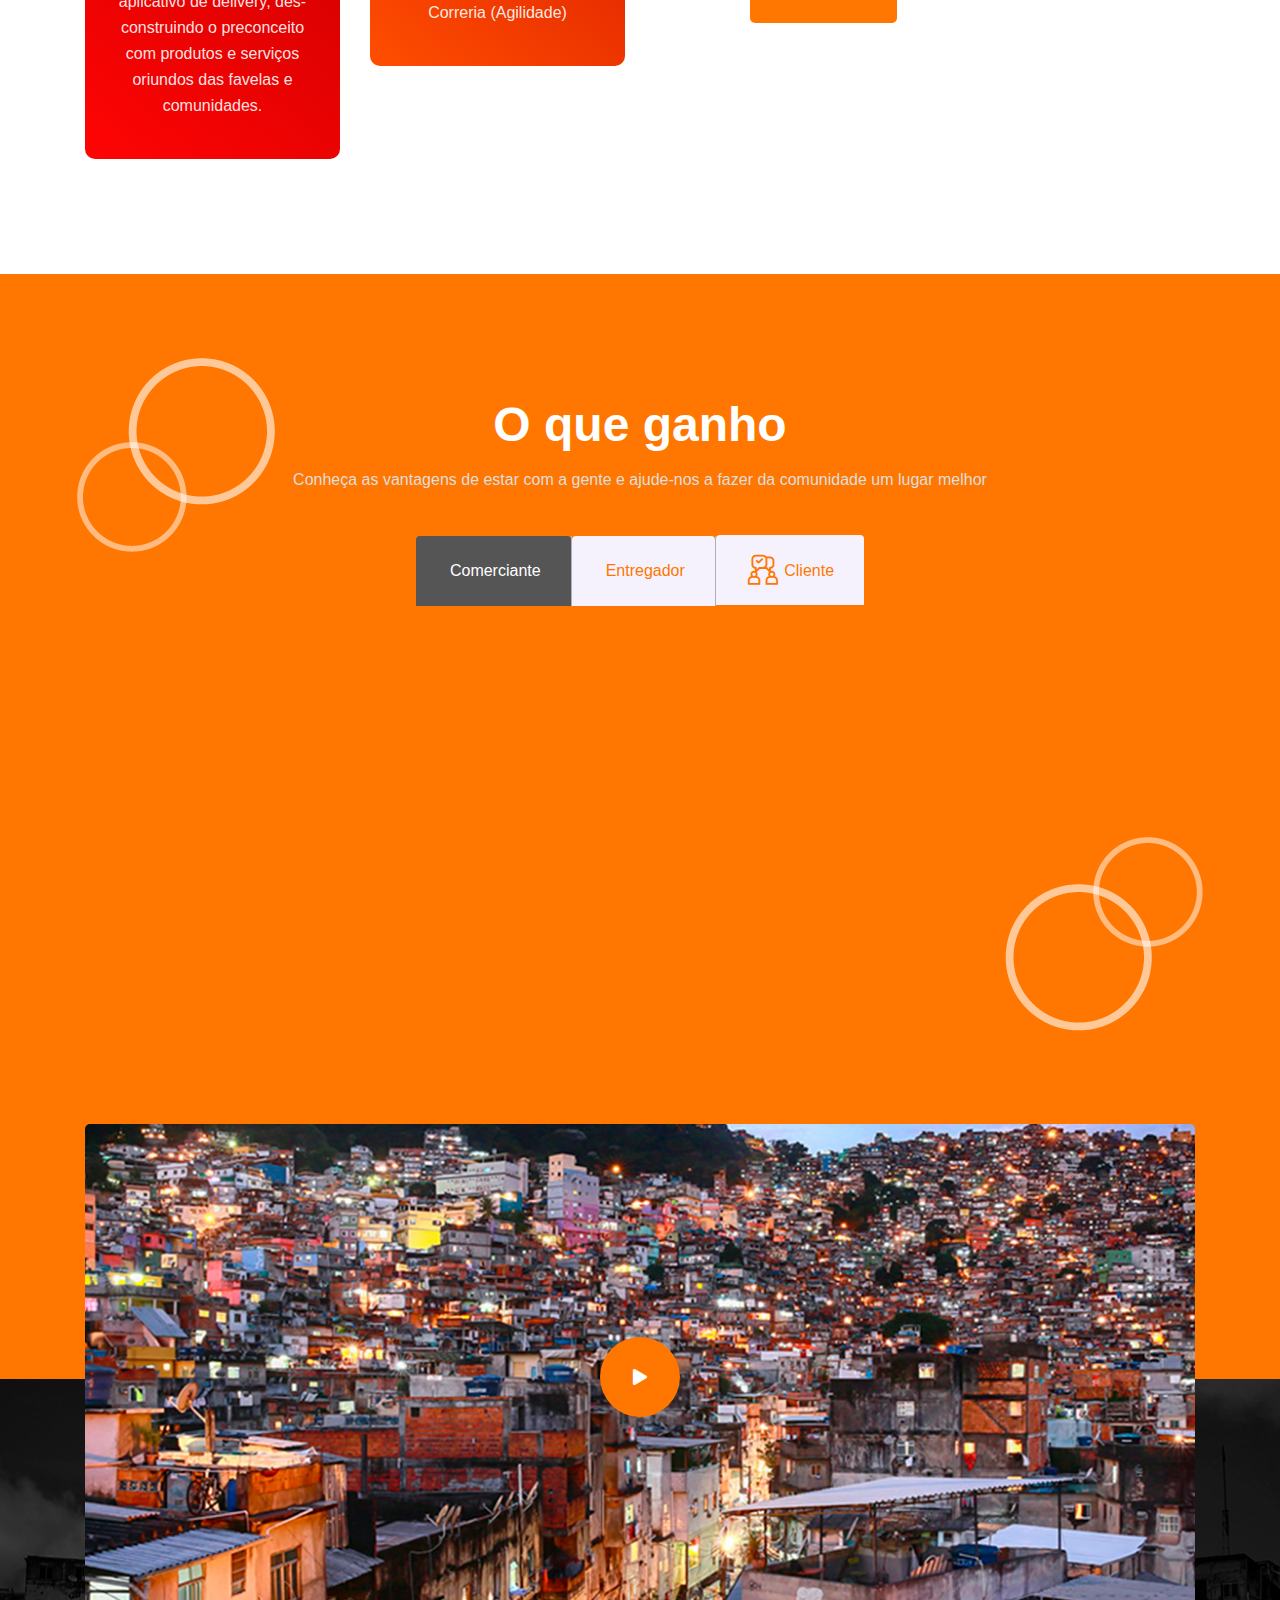
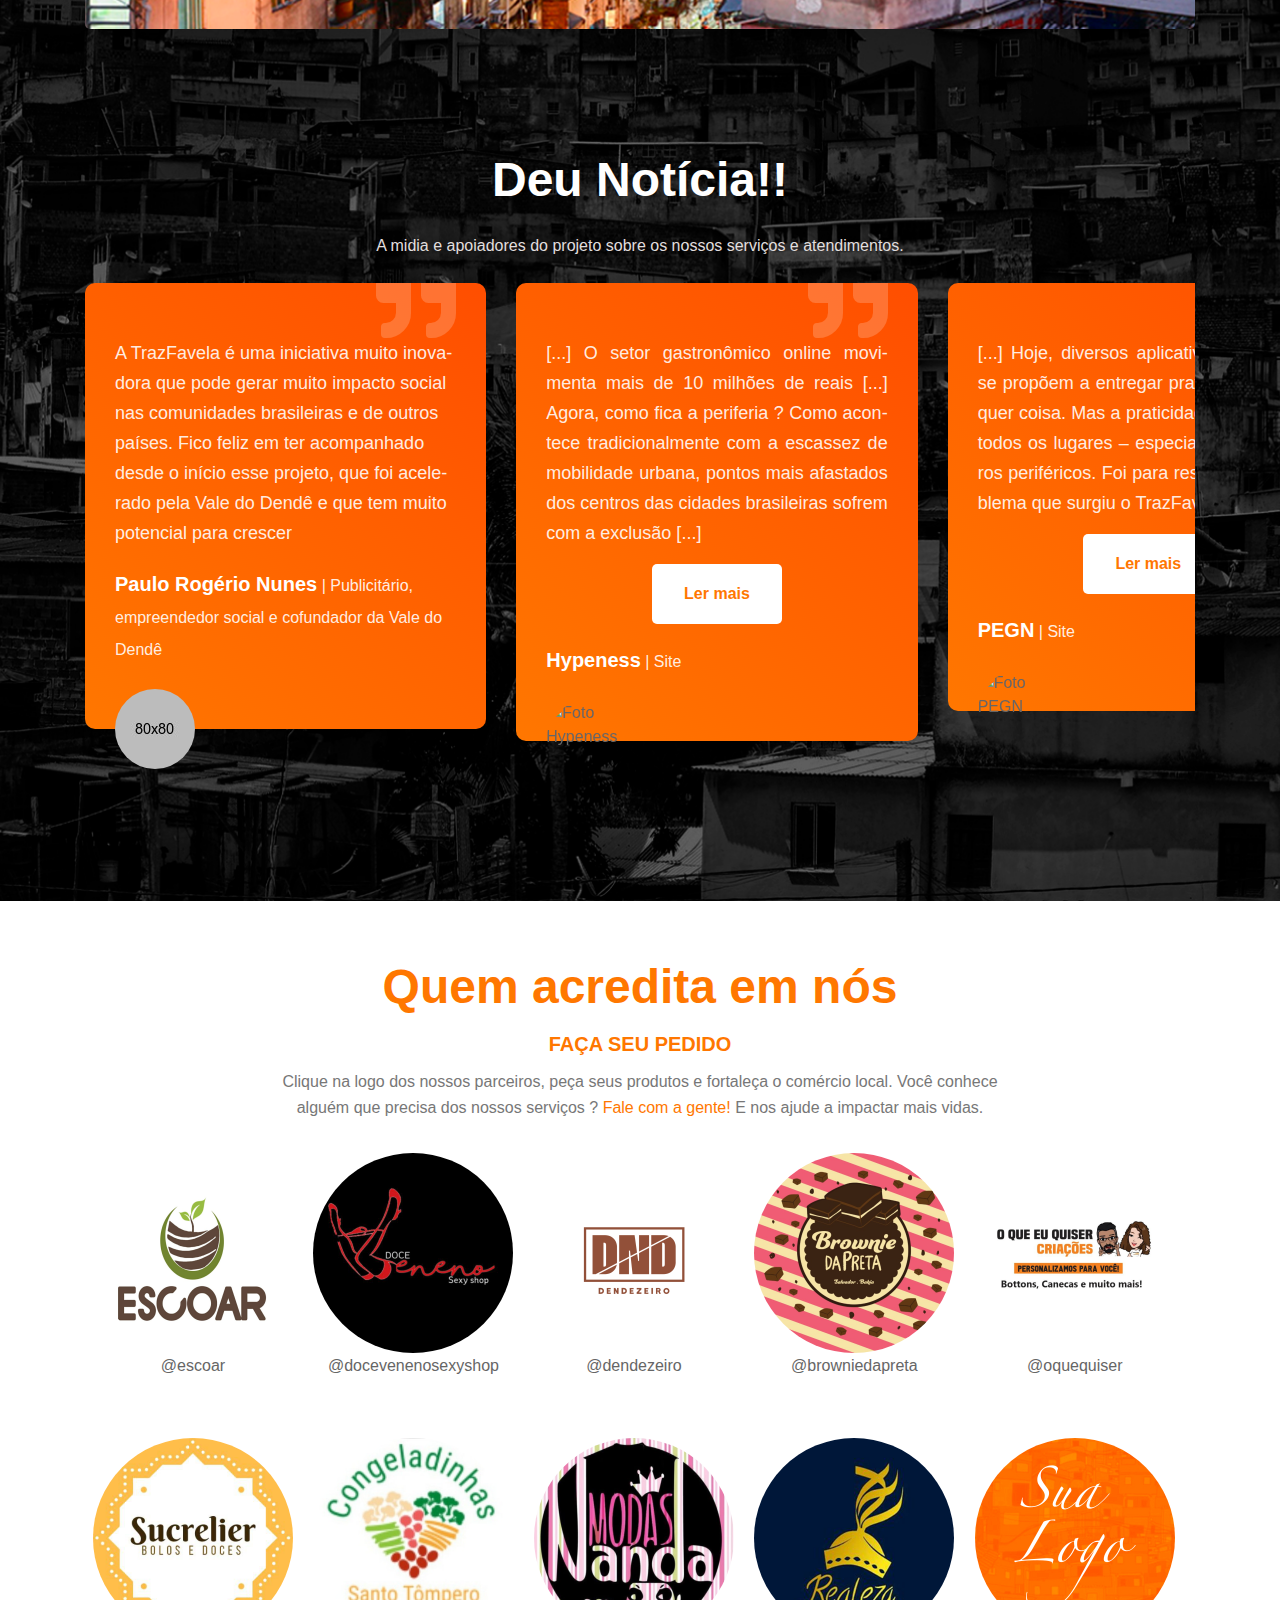
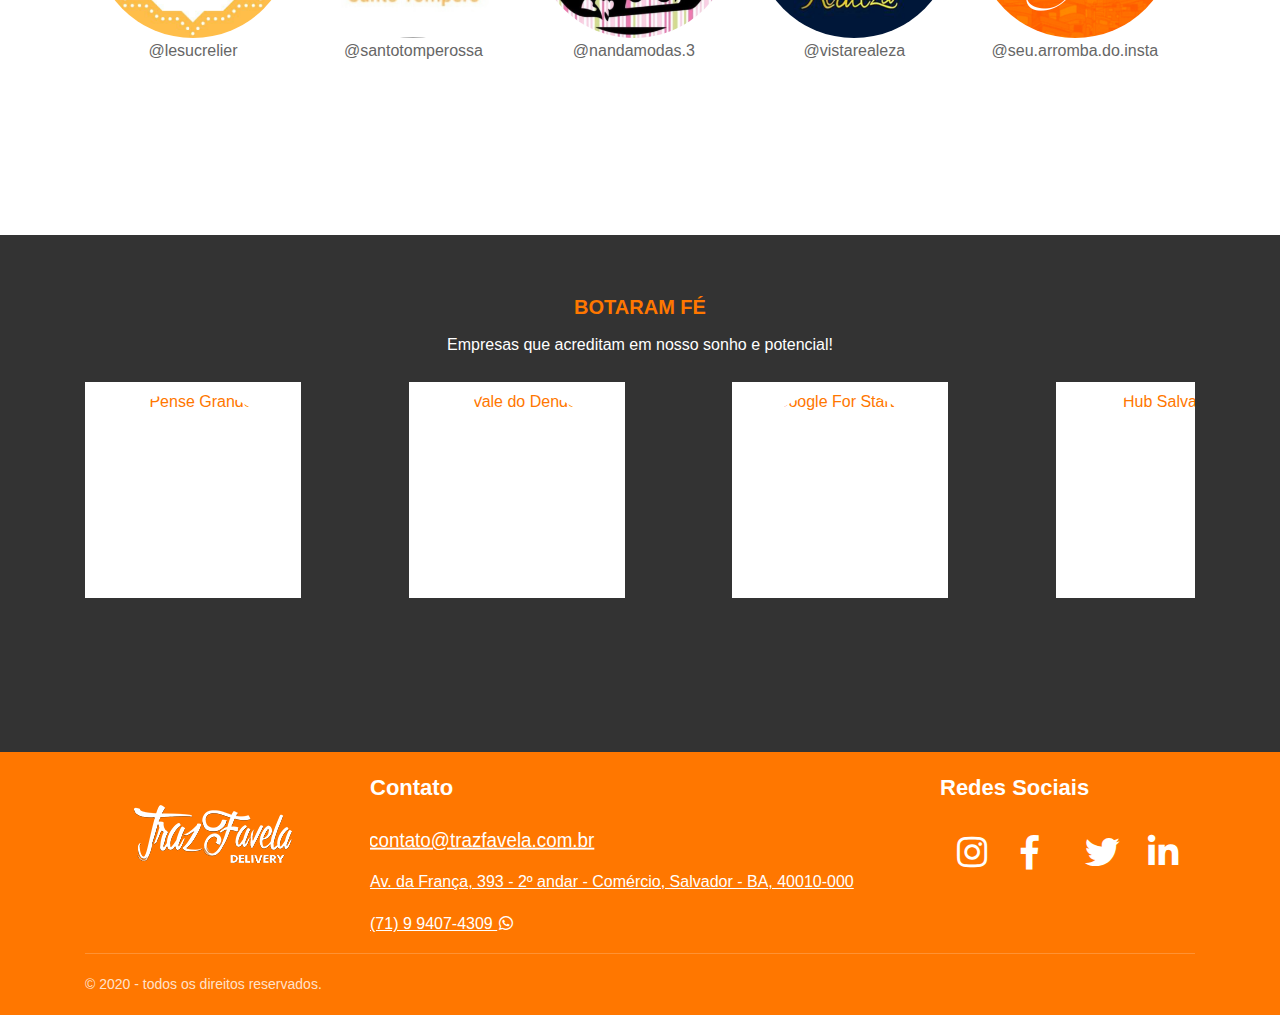
==== commit 620b0fb6: "Desfaz a adição do código do analytics para rastrear click em link" ====
--- a/index.html
+++ b/index.html
@@ -440,11 +440,12 @@
                         <h3 class="title">Quem acredita em nós</h3>
                         <span class="subtitle">Faça seu pedido</span>
                         <p>
-                            Peça produtos dos nossos parceiros e fortaleça o comércio local.
+                            Clique na logo dos nossos parceiros, peça seus produtos e fortaleça o comércio local.
                             Você conhece alguém que precisa dos nossos serviços ?
                             <a class="link" target="_blank" href="https://wa.me/5571994074309?text=Ol%C3%A1%20TrazFavela%2C%20tudo%20bem%3F%20Estou%20interessado%20em%20fazer%20parte%20do%20delivery">
-                                Fale a gente!
-                            </a>
+                                Fale com a gente!
+                            </a>
+                            E nos ajude a impactar mais vidas.
                         </p>
                     </div>
                 </div>
@@ -453,7 +454,7 @@
                 <div class="col-lg-12">
                     <div class="single-team-member">
                         <div class="thumb">
-                            <a class="link" target="_blank" href="https://wa.me/5571981080741?text=Ol%C3%A1%20vi%20seu%20contato%20no%20site%20do%20TrazFavela.%20Gostaria%20de%20fazer%20um%20pedido.">
+                            <a class="link outbound-link" title="Escoar" target="_blank" href="https://wa.me/5571981080741?text=Ol%C3%A1%20vi%20seu%20contato%20no%20site%20do%20TrazFavela.%20Gostaria%20de%20fazer%20um%20pedido.">
                                 <img src="assets/img/clientes/escoar.jpg" alt="Escoar">
                                 <div class="hover"></div>
                                 <p>@escoar</p>
@@ -462,7 +463,7 @@
                     </div>
                     <div class="single-team-member">
                         <div class="thumb">
-                            <a class="link" target="_blank" href="https://wa.me/5571985339313?text=Ol%C3%A1%20vi%20seu%20contato%20no%20site%20do%20TrazFavela.%20Gostaria%20de%20fazer%20um%20pedido.">
+                            <a class="link outbound-link" title="Doce Veneno" target="_blank" href="https://wa.me/5571985339313?text=Ol%C3%A1%20vi%20seu%20contato%20no%20site%20do%20TrazFavela.%20Gostaria%20de%20fazer%20um%20pedido.">
                                 <img src="assets/img/clientes/doce-veneno.jpg" alt="Doce Veneno">
                                 <div class="hover"></div>
                                 <p>@docevenenosexyshop</p>
@@ -471,7 +472,7 @@
                     </div>
                     <div class="single-team-member">
                         <div class="thumb">
-                            <a class="link" target="_blank" href="https://wa.me/5571993670164?text=Ol%C3%A1%20vi%20seu%20contato%20no%20site%20do%20TrazFavela.%20Gostaria%20de%20fazer%20um%20pedido.">
+                            <a class="link outbound-link" title="Dendezeiro" target="_blank" href="https://wa.me/5571993670164?text=Ol%C3%A1%20vi%20seu%20contato%20no%20site%20do%20TrazFavela.%20Gostaria%20de%20fazer%20um%20pedido.">
                                 <img src="assets/img/clientes/dendezeiro.png" alt="Dendezeiro">
                                 <div class="hover"></div>
                                 <p>@dendezeiro</p>
@@ -480,7 +481,7 @@
                     </div>
                     <div class="single-team-member">
                         <div class="thumb">
-                            <a class="link" target="_blank" href="https://wa.me/5571985543445?text=Ol%C3%A1%20vi%20seu%20contato%20no%20site%20do%20TrazFavela.%20Gostaria%20de%20fazer%20um%20pedido.">
+                            <a class="link outbound-link" title="brownie da Preta" target="_blank" href="https://wa.me/5571985543445?text=Ol%C3%A1%20vi%20seu%20contato%20no%20site%20do%20TrazFavela.%20Gostaria%20de%20fazer%20um%20pedido.">
                                 <img src="assets/img/clientes/brownie-da-preta.png" alt="Brownie da Preta">
                                 <div class="hover"></div>
                                 <p>@browniedapreta</p>
@@ -489,8 +490,8 @@
                     </div>
                     <div class="single-team-member">
                         <div class="thumb">
-                            <a class="link" target="_blank" href="https://wa.me/5571992382918?text=Ol%C3%A1%20vi%20seu%20contato%20no%20site%20do%20TrazFavela.%20Gostaria%20de%20fazer%20um%20pedido.">
-                                <img src="assets/img/clientes/o-que-quiser.png" alt="O que quizer criações">
+                            <a class="link outbound-link" title="O que quiser criações" target="_blank" href="https://wa.me/5571992382918?text=Ol%C3%A1%20vi%20seu%20contato%20no%20site%20do%20TrazFavela.%20Gostaria%20de%20fazer%20um%20pedido.">
+                                <img src="assets/img/clientes/o-que-quiser.png" alt="O que quiser criações">
                                 <div class="hover"></div>
                                 <p>@oquequiser</p>
                             </a>
@@ -498,7 +499,7 @@
                     </div>
                     <div class="single-team-member">
                         <div class="thumb">
-                            <a class="link" target="_blank" href="https://wa.me/5571991844428?text=Ol%C3%A1%20vi%20seu%20contato%20no%20site%20do%20TrazFavela.%20Gostaria%20de%20fazer%20um%20pedido.">
+                            <a class="link outbound-link" title="Sucrelier" target="_blank" href="https://wa.me/5571991844428?text=Ol%C3%A1%20vi%20seu%20contato%20no%20site%20do%20TrazFavela.%20Gostaria%20de%20fazer%20um%20pedido.">
                                 <img src="assets/img/clientes/sucrelier.png" alt="Sucrelier">
                                 <div class="hover"></div>
                                 <p>@lesucrelier</p>
@@ -507,7 +508,7 @@
                     </div>
                     <div class="single-team-member">
                         <div class="thumb">
-                            <a class="link" target="_blank" href="https://wa.me/5571992448759?text=Ol%C3%A1%20vi%20seu%20contato%20no%20site%20do%20TrazFavela.%20Gostaria%20de%20fazer%20um%20pedido.">
+                            <a class="link outbound-link" title="Congeladinhas" target="_blank" href="https://wa.me/5571992448759?text=Ol%C3%A1%20vi%20seu%20contato%20no%20site%20do%20TrazFavela.%20Gostaria%20de%20fazer%20um%20pedido.">
                                 <img src="assets/img/clientes/congeladinhas.png" alt="Logo Congeladinhas">
                                 <div class="hover"></div>
                                 <p>@santotomperossa</p>
@@ -516,7 +517,7 @@
                     </div>
                     <div class="single-team-member">
                         <div class="thumb">
-                            <a class="link" target="_blank" href="https://wa.me/5571988887873?text=Ol%C3%A1%20vi%20seu%20contato%20no%20site%20do%20TrazFavela.%20Gostaria%20de%20fazer%20um%20pedido.">
+                            <a class="link outbound-link" title="Nanda Modas" target="_blank" href="https://wa.me/5571988887873?text=Ol%C3%A1%20vi%20seu%20contato%20no%20site%20do%20TrazFavela.%20Gostaria%20de%20fazer%20um%20pedido.">
                                 <img src="assets/img/clientes/nanda-modas.png" alt="Nanda Modas">
                                 <div class="hover"></div>
                                 <p>@nandamodas.3</p>
@@ -525,7 +526,7 @@
                     </div>
                     <div class="single-team-member">
                         <div class="thumb">
-                            <a class="link" target="_blank" href="https://wa.me/5571991008087?text=Ol%C3%A1%20vi%20seu%20contato%20no%20site%20do%20TrazFavela.%20Gostaria%20de%20fazer%20um%20pedido.">
+                            <a class="link outbound-link" title="Vista Realeza" target="_blank" href="https://wa.me/5571991008087?text=Ol%C3%A1%20vi%20seu%20contato%20no%20site%20do%20TrazFavela.%20Gostaria%20de%20fazer%20um%20pedido.">
                                 <img src="assets/img/clientes/vista-realeza.png" alt="Vista Realeza">
                                 <div class="hover"></div>
                                 <p>@vistarealeza</p>
@@ -534,7 +535,7 @@
                     </div>
                     <div class="single-team-member">
                         <div class="thumb">
-                            <a class="link" target="_blank" href="https://wa.me/5571994074309?text=Ol%C3%A1%2C%20quero%20ser%20parceiro%20do%20TrazFavela.">
+                            <a class="link outbound-link" title="TrazFavela" target="_blank" href="https://wa.me/5571994074309?text=Ol%C3%A1%2C%20quero%20ser%20parceiro%20do%20TrazFavela.">
                                 <img src="assets/img/clientes/trazfavela.png" alt="TrazFavela">
                                 <div class="hover"></div>
                                 <p>@seu.arromba.do.insta</p>
